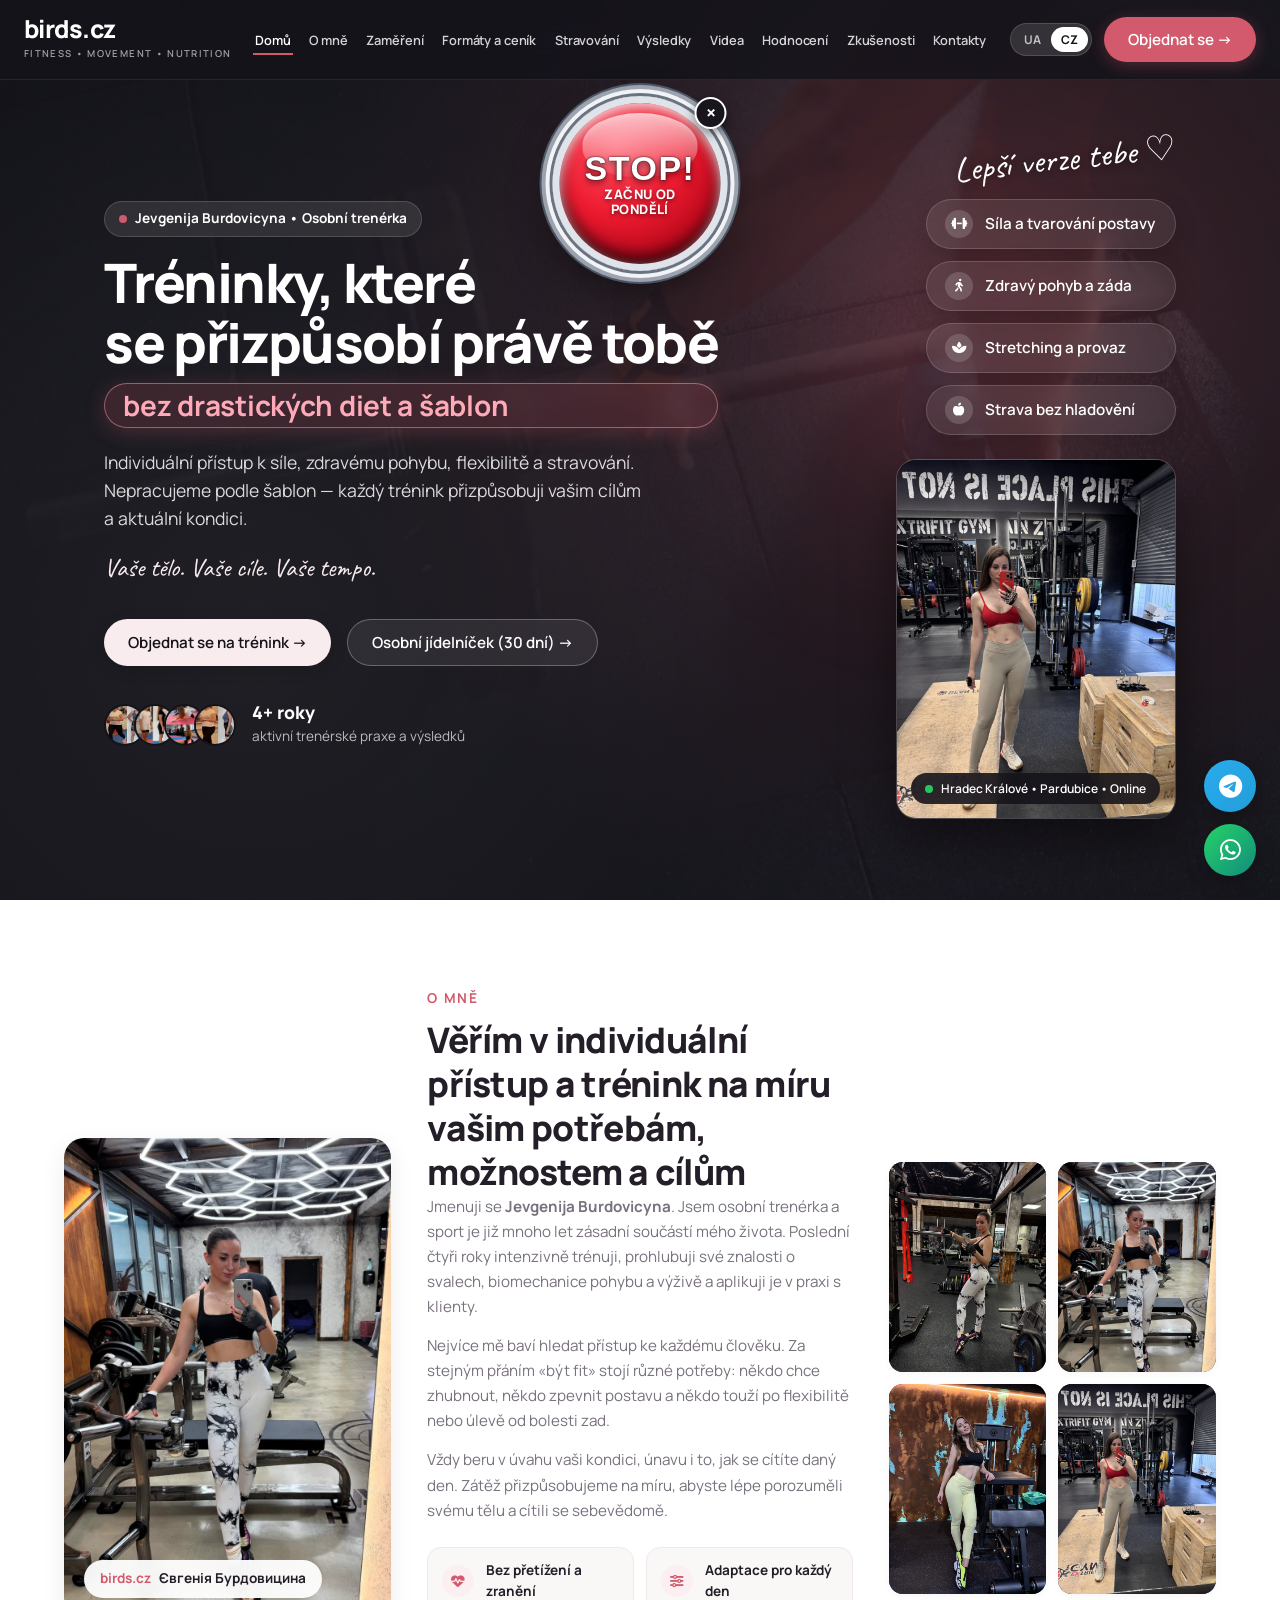
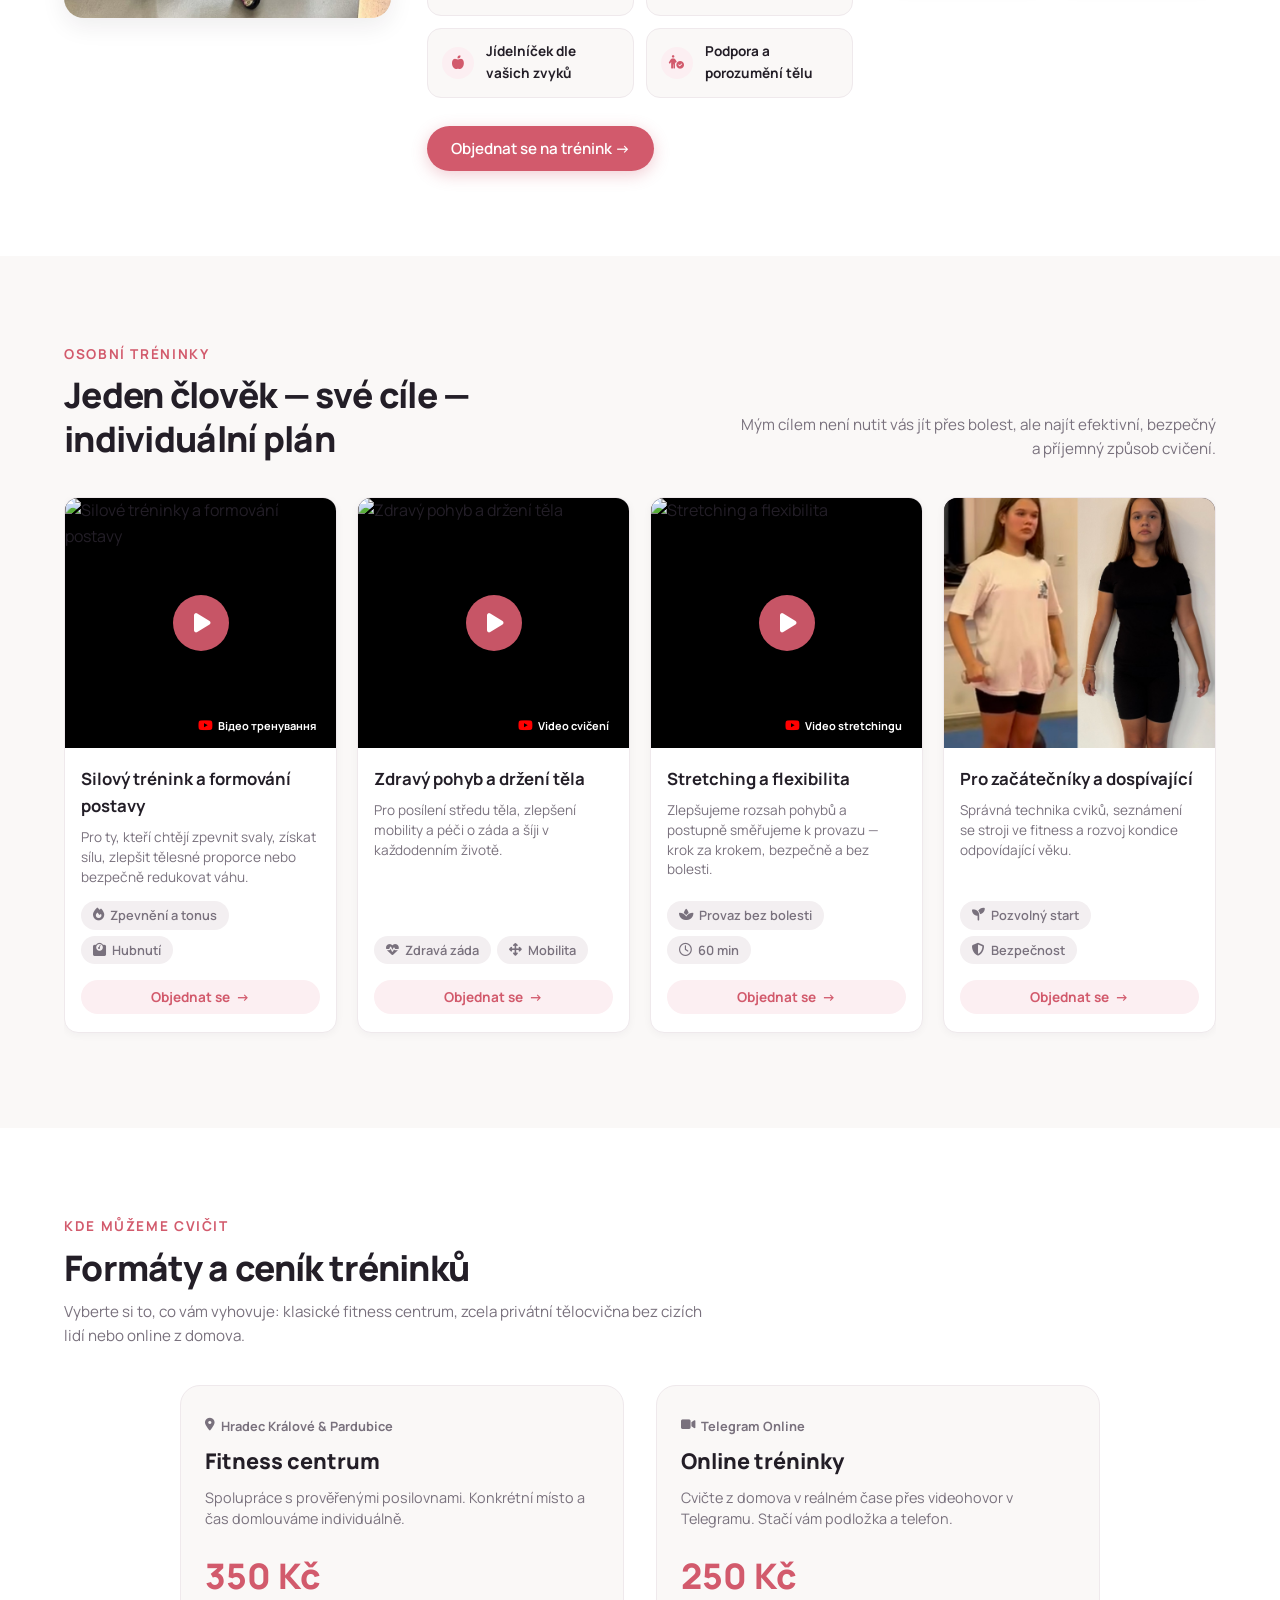
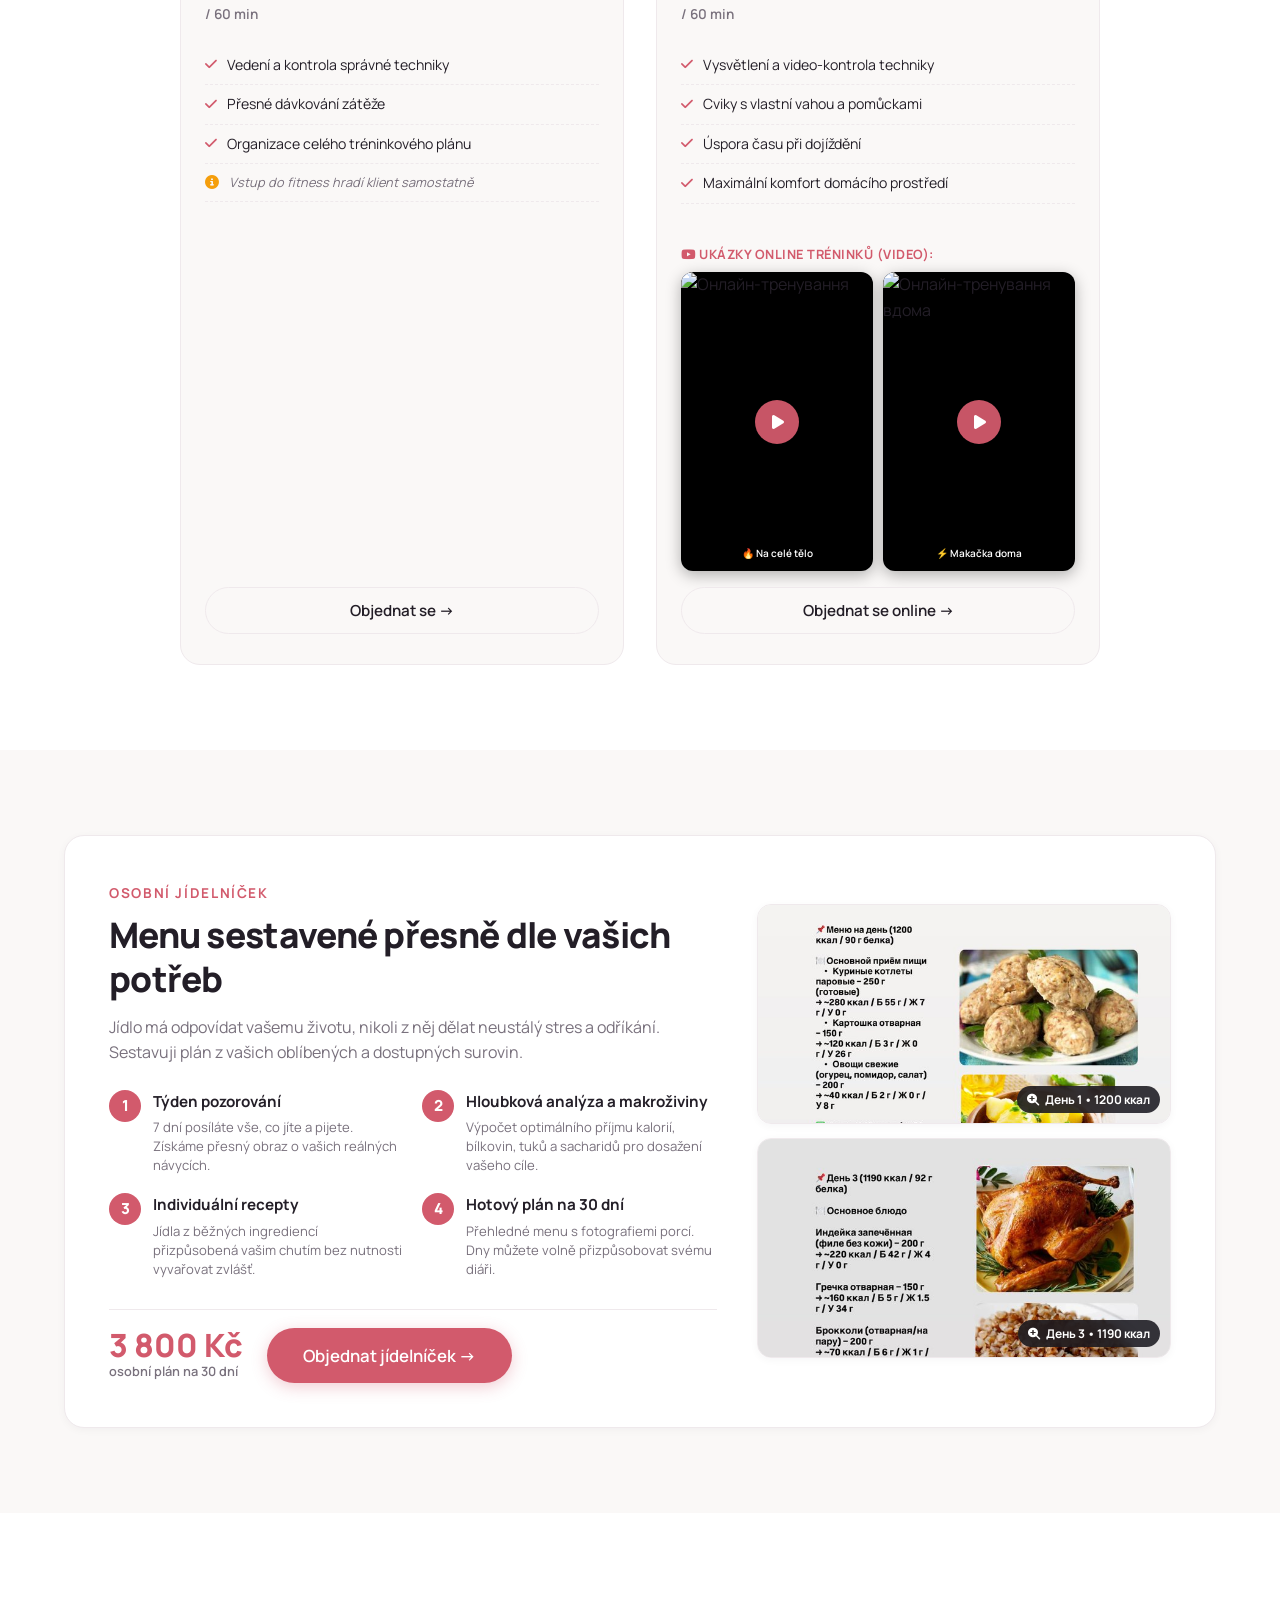
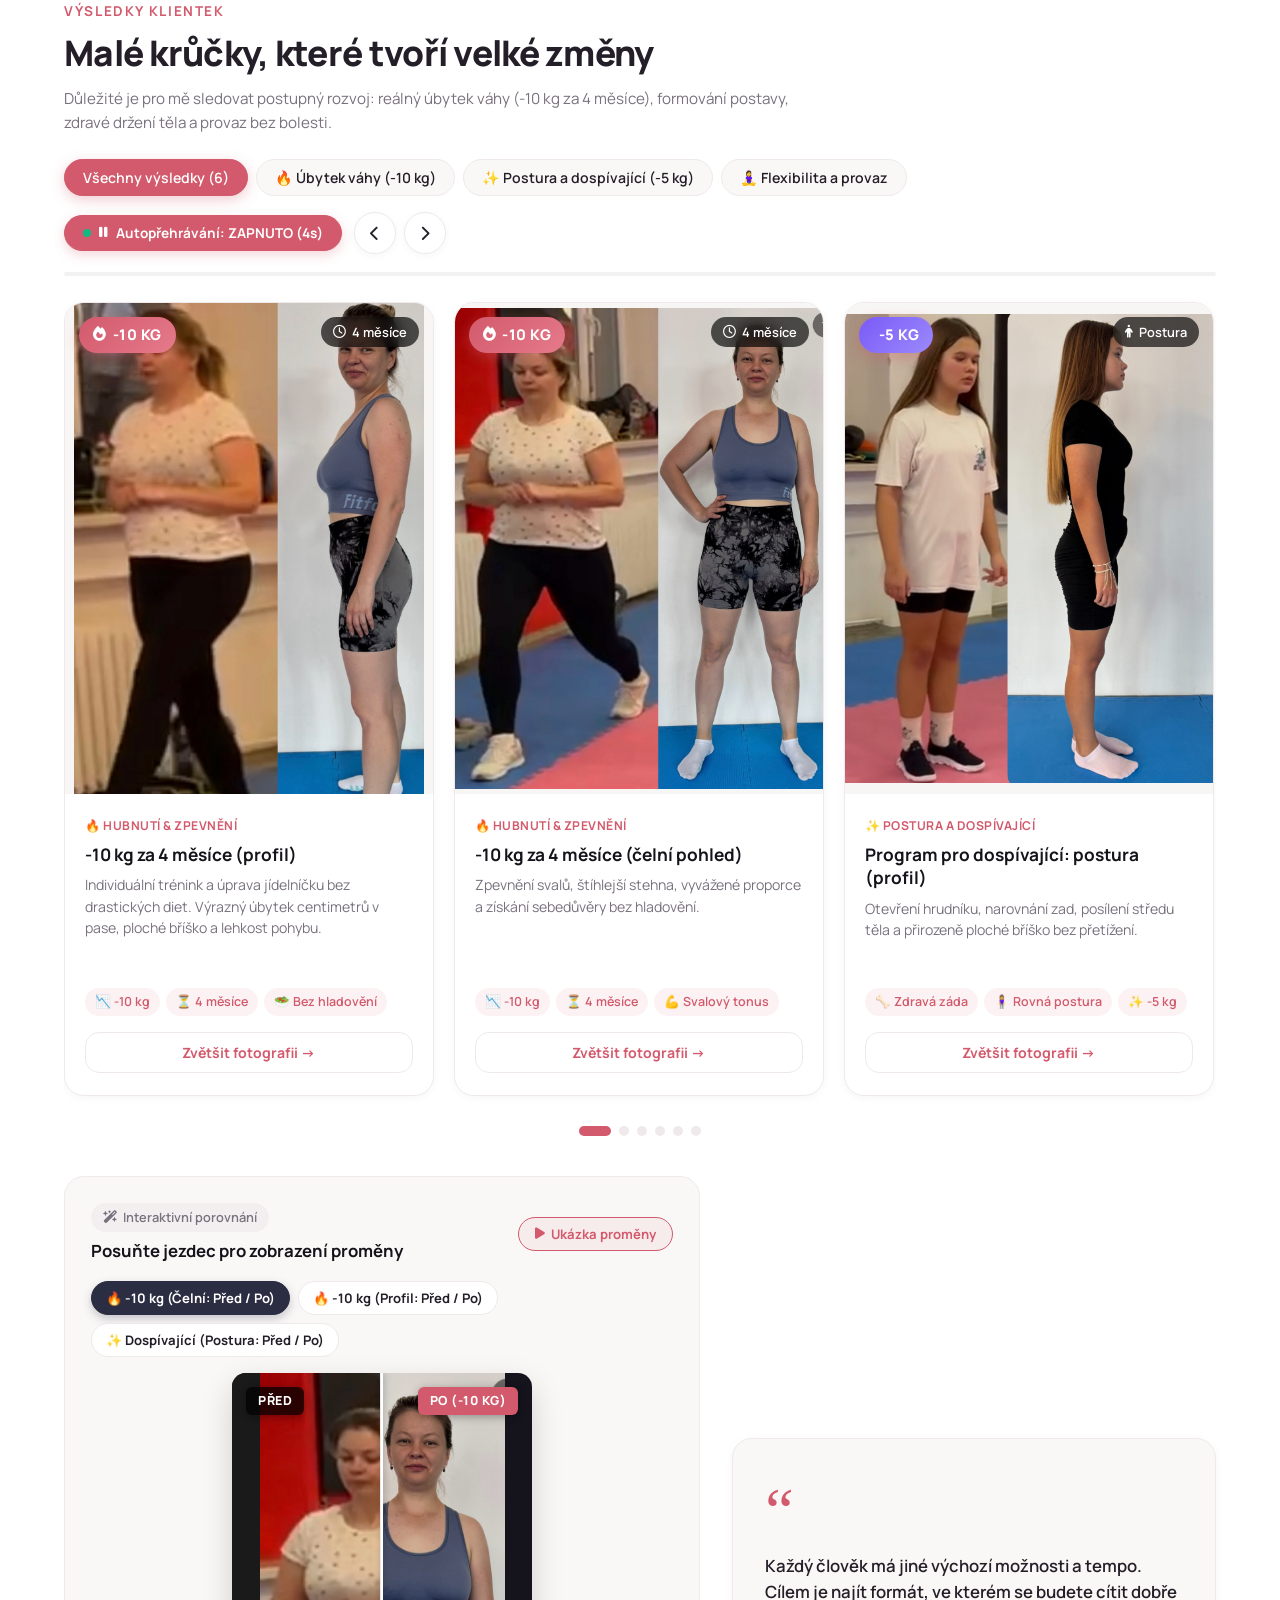
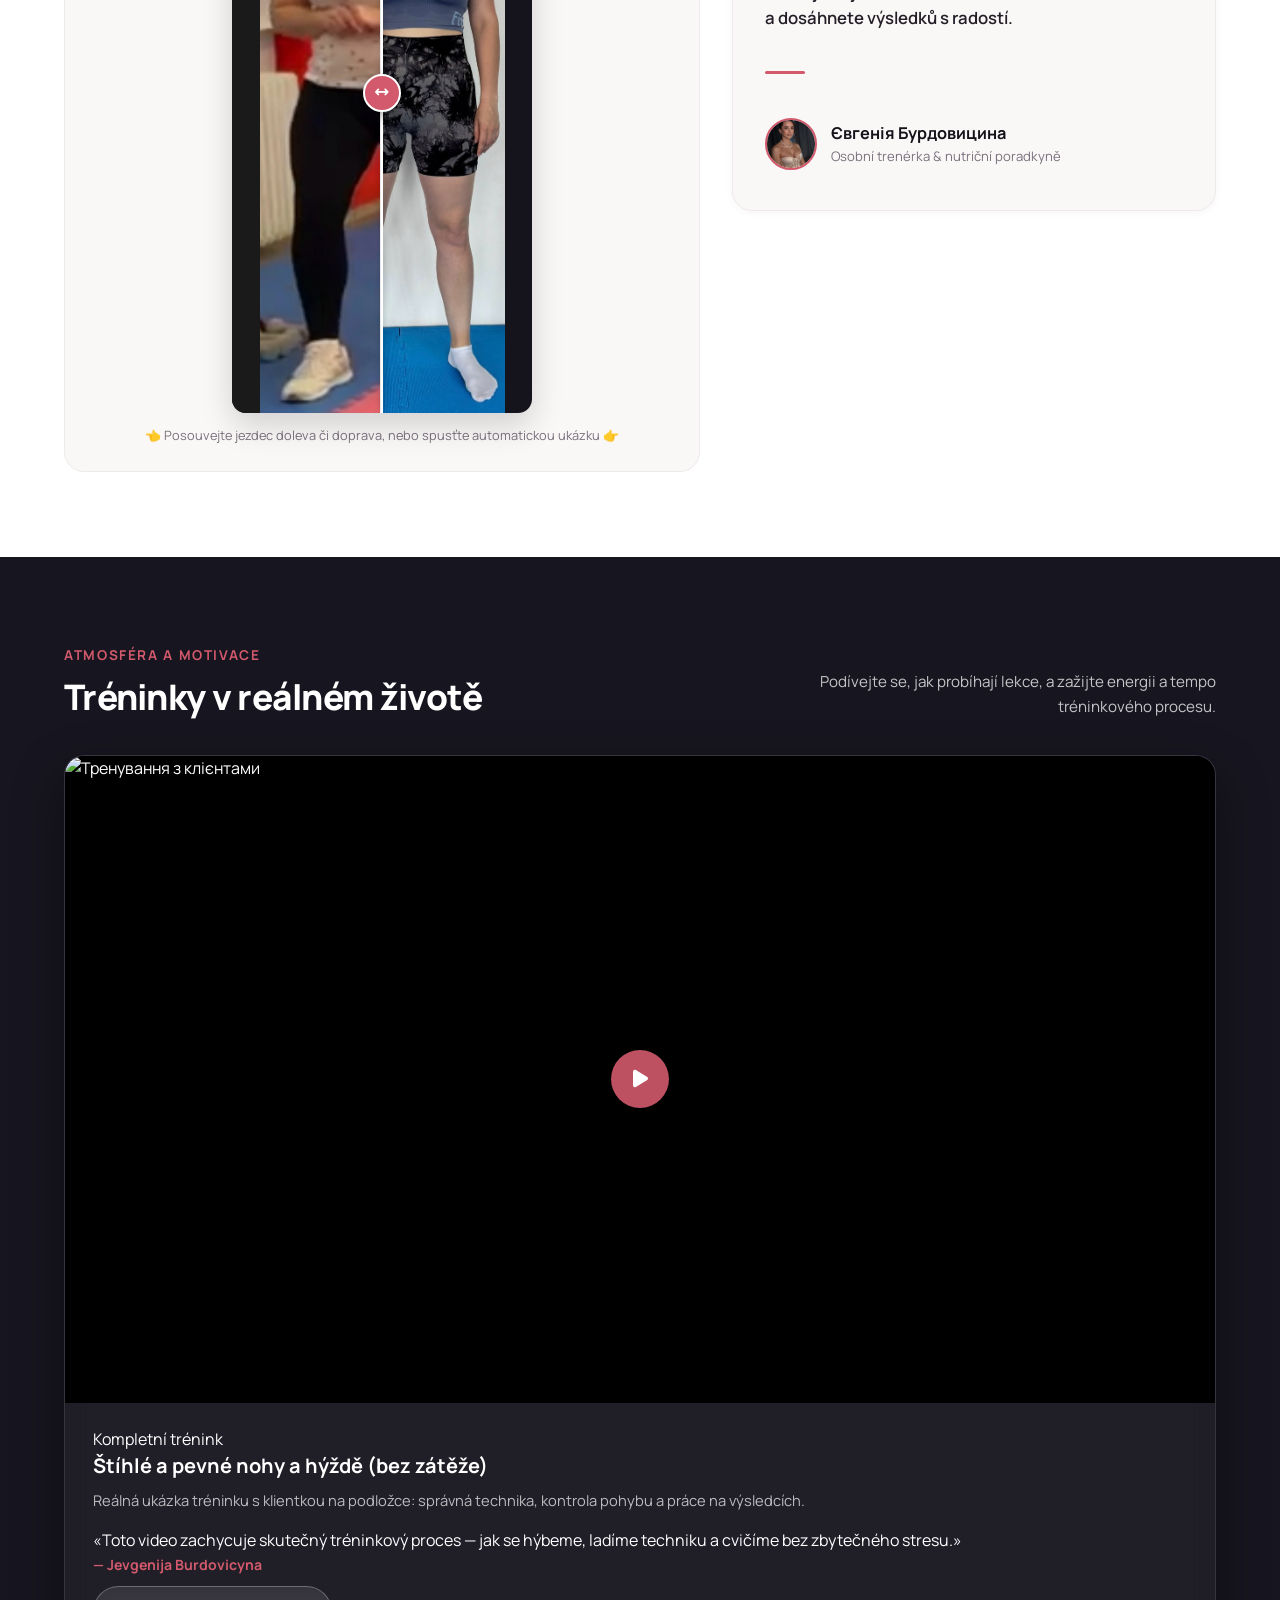
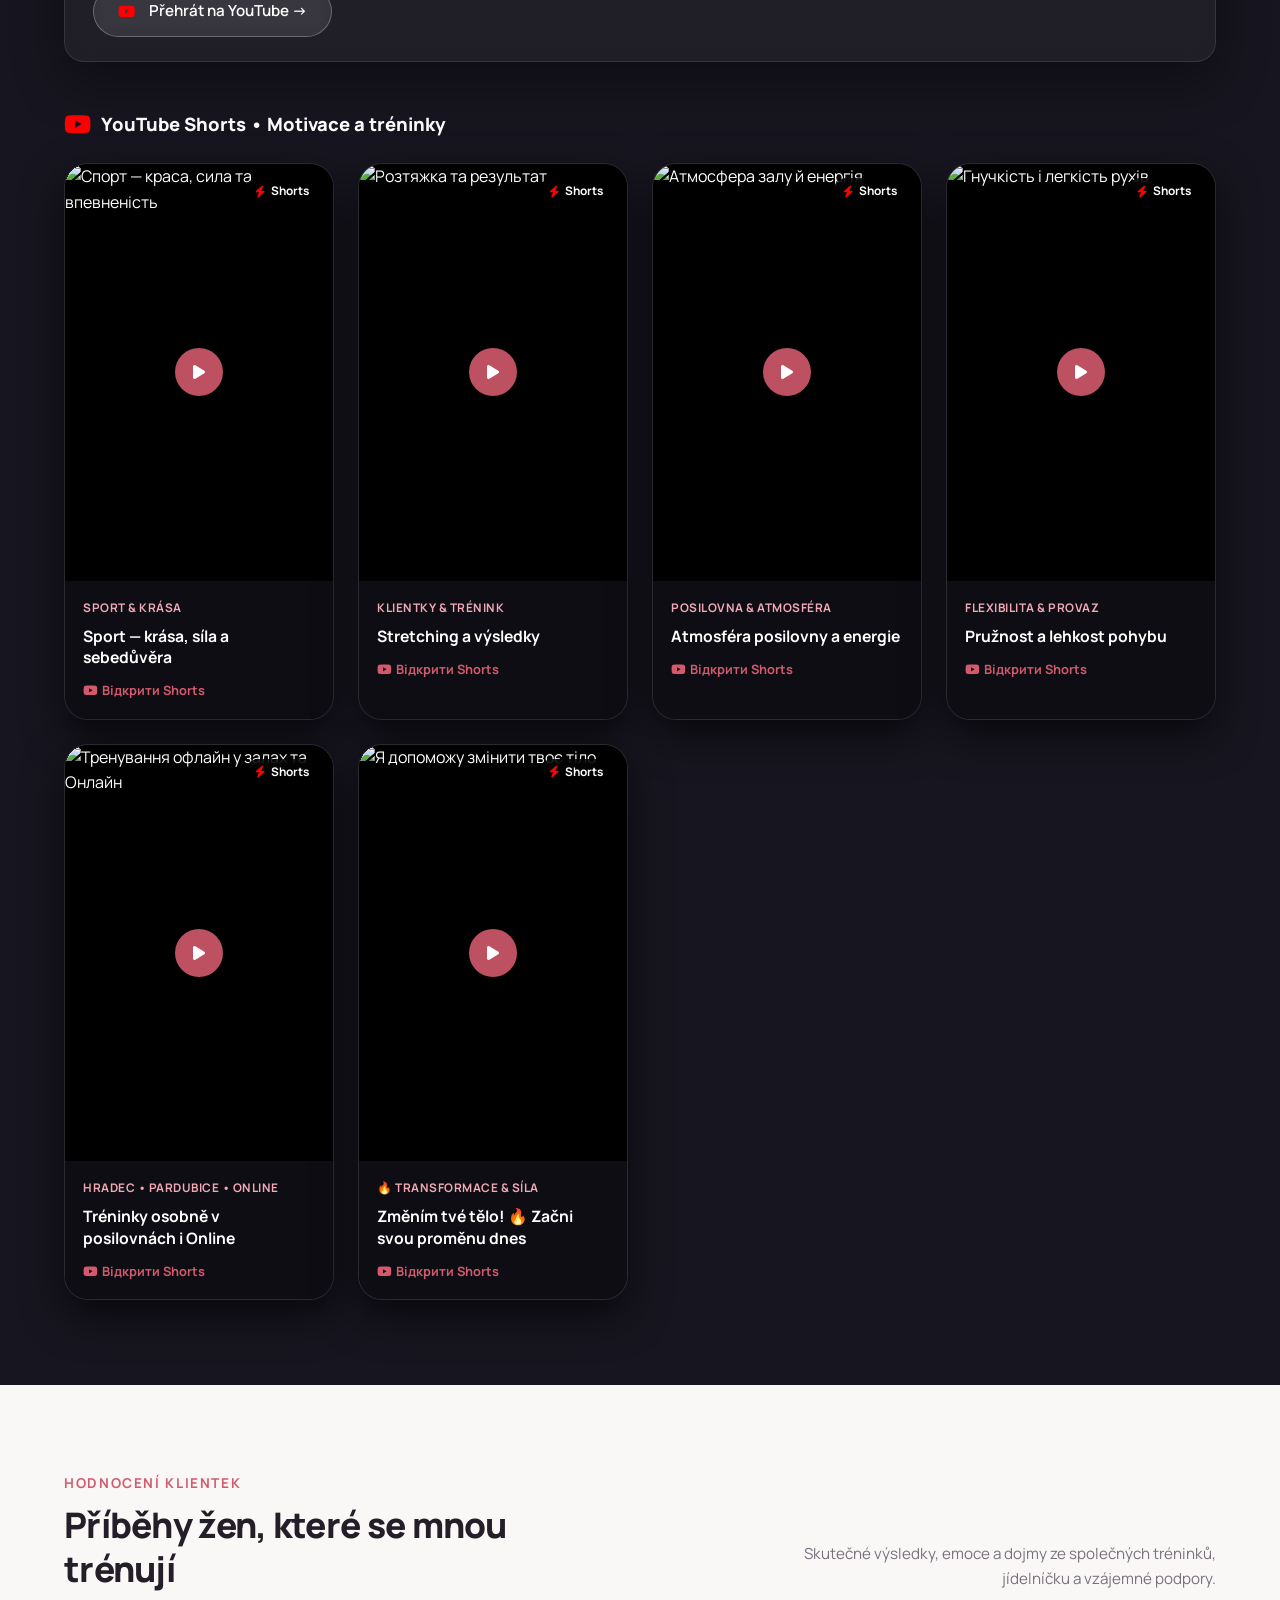
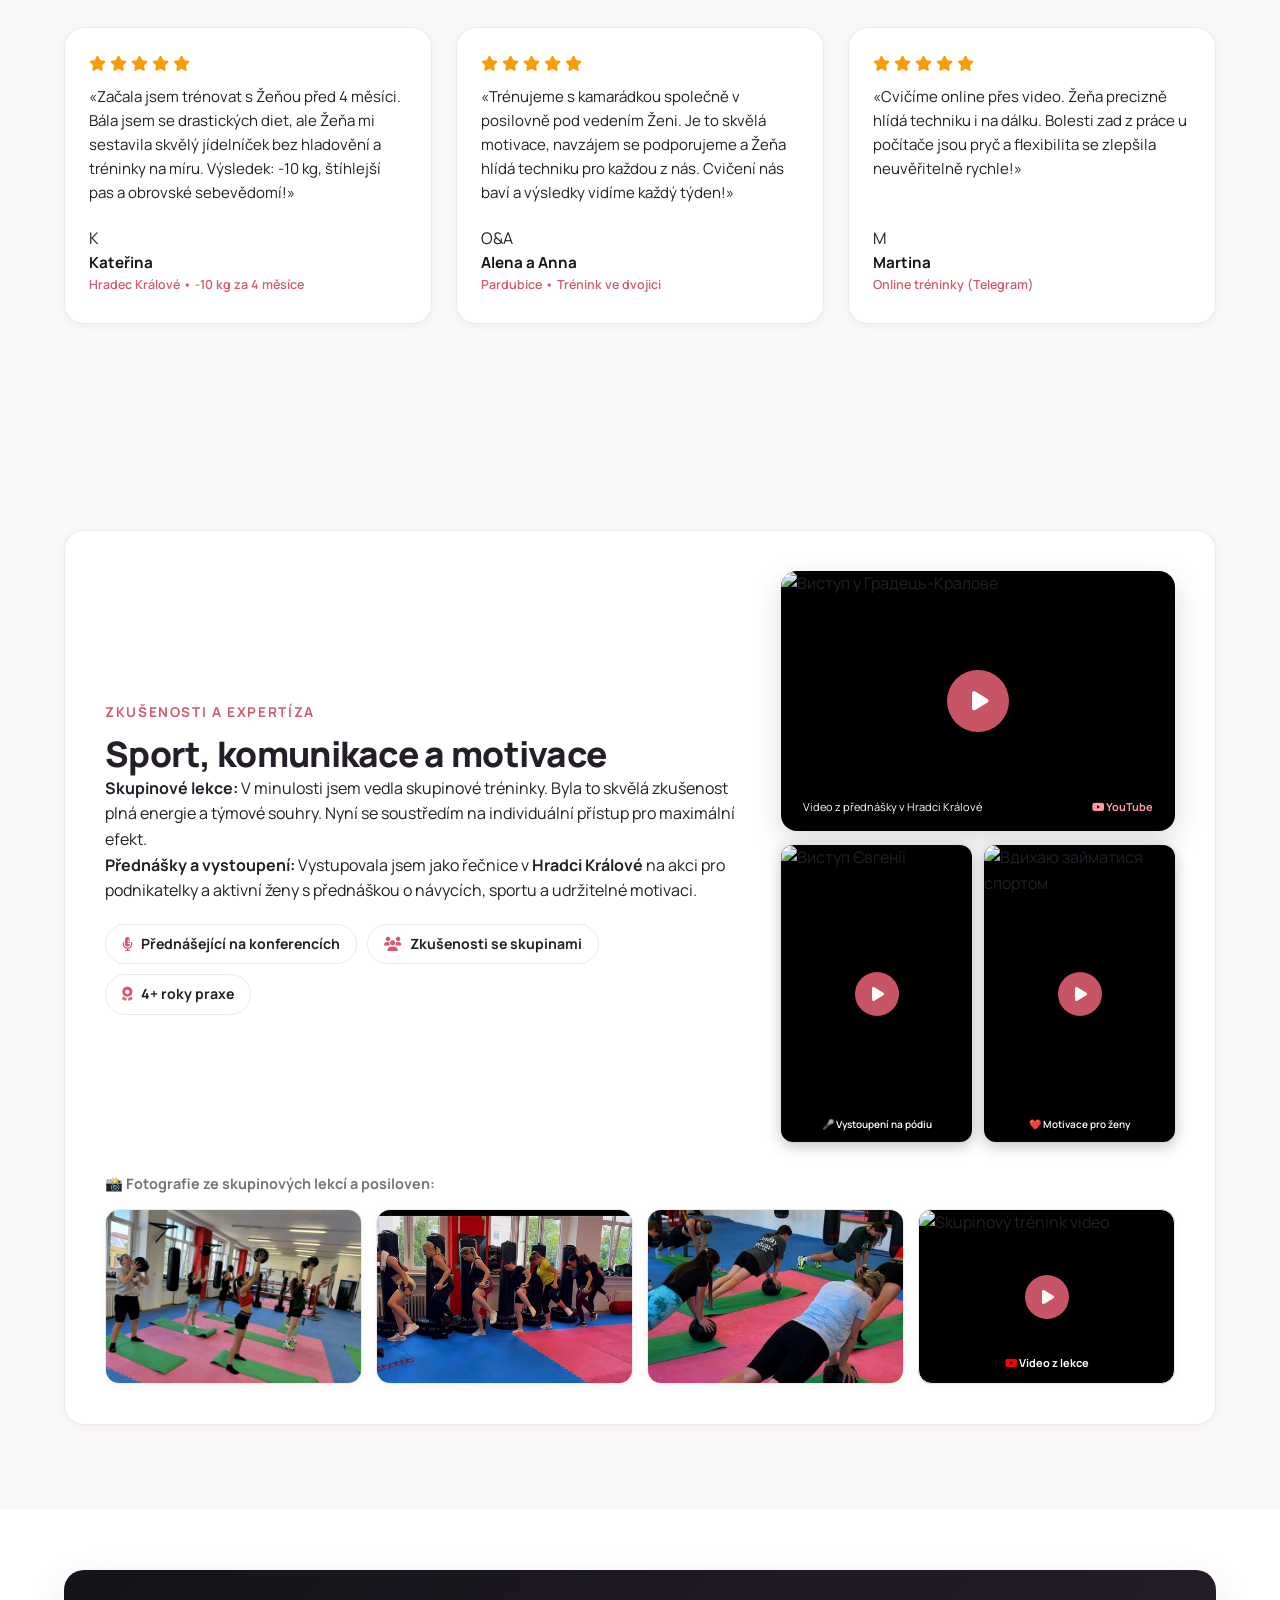
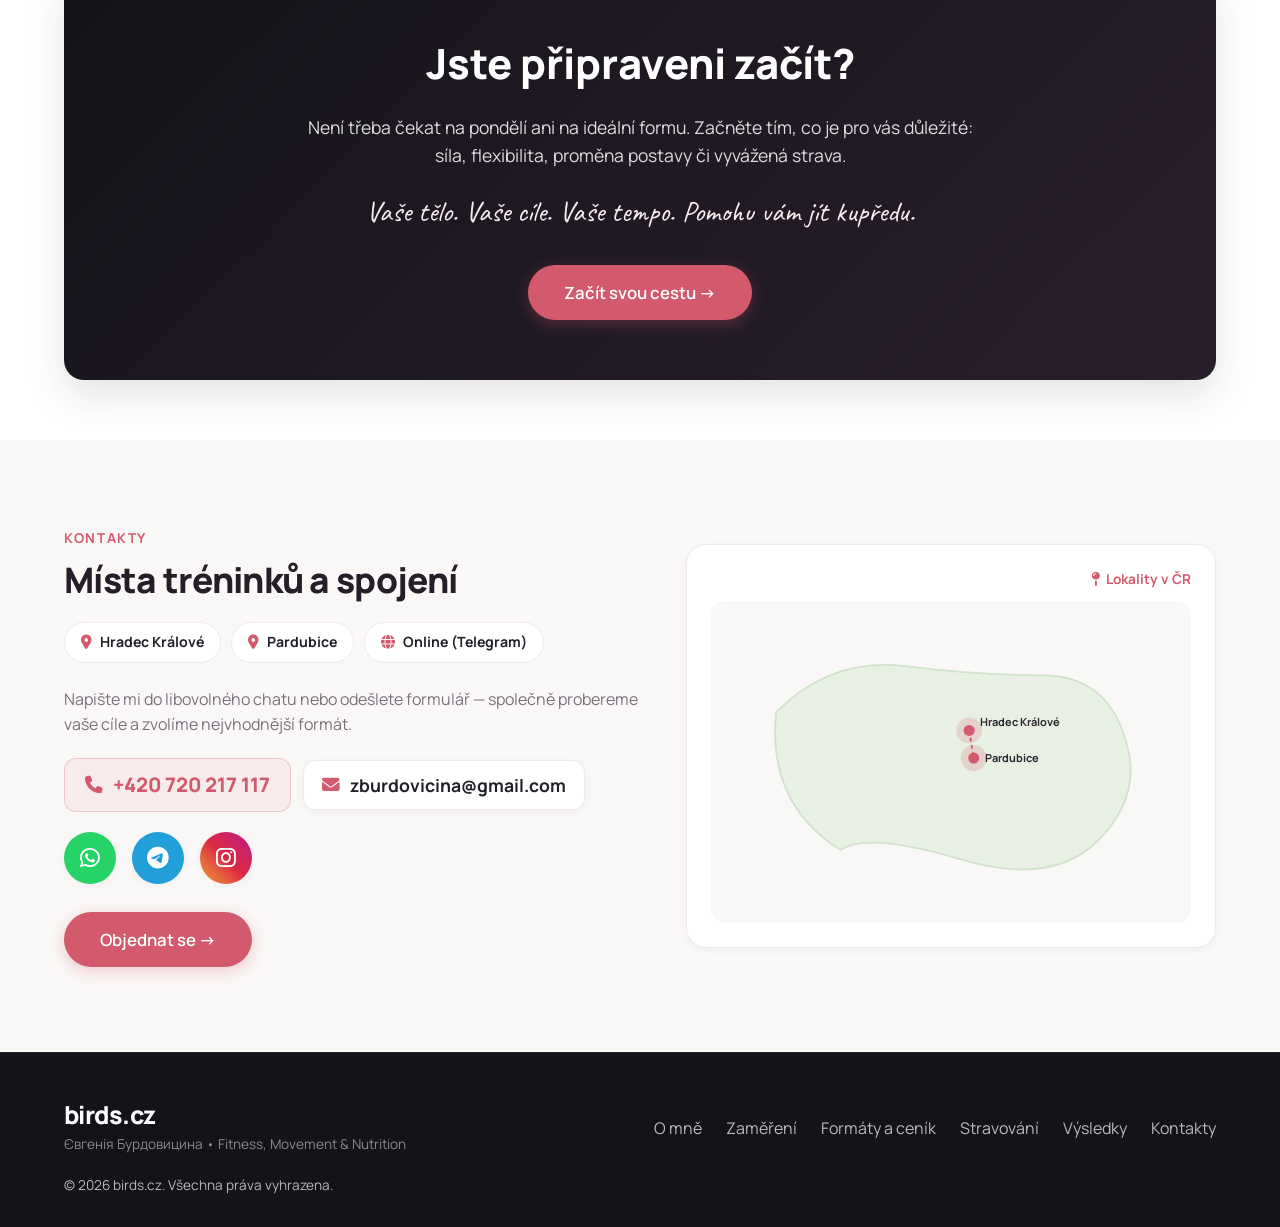
==== cz/index.html @ ea697c8a "Style runaway button as 3D STOP button, add dismiss close cross, and localize to Czech (Začnu od pon" ====
<!DOCTYPE html>
<html lang="cs">
<head>
  <meta charset="UTF-8">
  <meta name="viewport" content="width=device-width, initial-scale=1.0">
  <title>Jevgenija Burdovicyna — birds.cz | Osobní trenérka &amp; Nutriční poradkyně</title>
  <meta name="description" content="Osobní fitness tréninky, zdravý pohyb, flexibilita a vyvážený jídelníček na míru v Hradci Králové, Pardubicích, a online.">
  <link rel="icon" type="image/jpeg" href="../assets/images/coach_pilates_pink.jpg">
  
  <!-- SEO Canonical & Language Alternates -->
  <link rel="canonical" href="https://vargani4artem-boop.github.io/birds-fitness/cz/">
  <link rel="alternate" hreflang="uk" href="https://vargani4artem-boop.github.io/birds-fitness/?lang=ua">
  <link rel="alternate" hreflang="cs" href="https://vargani4artem-boop.github.io/birds-fitness/cz/">
  <link rel="alternate" hreflang="x-default" href="https://vargani4artem-boop.github.io/birds-fitness/">

  <!-- Open Graph / Facebook -->
  <meta property="og:type" content="website">
  <meta property="og:site_name" content="birds.cz">
  <meta property="og:title" content="Євгенія Бурдовицина — birds.cz | Фітнес, Рух &amp; Харчування">
  <meta property="og:description" content="Тренування, які адаптуються під вас: Градець-Кралове, Пардубіце, та онлайн.">
  <meta property="og:image" content="https://vargani4artem-boop.github.io/birds-fitness/assets/images/coach_speaker_stage.jpg">
  <meta property="og:url" content="https://vargani4artem-boop.github.io/birds-fitness/">

  <!-- Twitter Card -->
  <meta name="twitter:card" content="summary_large_image">
  <meta name="twitter:title" content="Євгенія Бурдовицина — birds.cz">
  <meta name="twitter:description" content="Персональні тренування, гнучкість, харчування. Градець-Кралове, Пардубіце та Онлайн.">
  <meta name="twitter:image" content="https://vargani4artem-boop.github.io/birds-fitness/assets/images/coach_speaker_stage.jpg">

  <!-- Schema.org JSON-LD Structured Data for Local Business / Coach -->
  <script type="application/ld+json">
  {
    "@context": "https://schema.org",
    "@type": "HealthAndBeautyBusiness",
    "name": "birds.cz — Jevgenija Burdovicyna",
    "alternateName": "Євгенія Бурдовицина Фітнес",
    "email": "zburdovicina@gmail.com",
    "description": "Персональні фітнес-тренування, здоровий рух, гнучкість та індивідуальне харчування в Градець-Кралове, Пардубіце та онлайн.",
    "image": "https://vargani4artem-boop.github.io/birds-fitness/assets/images/coach_speaker_stage.jpg",
    "url": "https://vargani4artem-boop.github.io/birds-fitness/",
    "address": {
      "@type": "PostalAddress",
      "addressLocality": "Hradec Králové, Pardubice",
      "addressCountry": "CZ"
    },
    "sameAs": [
      "https://www.instagram.com/birds.cz/"
    ]
  }
  </script>

  <!-- Google Fonts: Manrope, Cormorant Garamond, Caveat with display=swap -->
  <link rel="preconnect" href="https://fonts.googleapis.com">
  <link rel="preconnect" href="https://fonts.gstatic.com" crossorigin>
  <link href="https://fonts.googleapis.com/css2?family=Caveat:wght@600;700&family=Manrope:wght@400;500;600;700;800&display=swap" rel="stylesheet">

  <!-- Font Awesome Icons -->
    <!-- Preload Critical LCP Hero Image -->
  <link rel="preload" as="image" href="../assets/images/coach_hero_extrifit.jpg" fetchpriority="high">
  
  <!-- Non-render-blocking Font Awesome Icons -->
  <link rel="preconnect" href="https://cdnjs.cloudflare.com" crossorigin>
  <link rel="stylesheet" href="https://cdnjs.cloudflare.com/ajax/libs/font-awesome/6.5.1/css/all.min.css" media="print" onload="this.media='all'">
  <noscript><link rel="stylesheet" href="https://cdnjs.cloudflare.com/ajax/libs/font-awesome/6.5.1/css/all.min.css"></noscript>

  <link rel="stylesheet" href="../styles.css">
</head>
<body>

  <!-- ==================== RUNAWAY "START ON MONDAY" 3D STOP BUTTON ==================== -->
  <div id="runaway-wrapper">
    <div id="runaway-btn" role="button" tabindex="0" aria-label="STOP! Začnu od pondělí">
      <button id="runaway-close-btn" type="button" aria-label="Zavřít" title="Zavřít">&times;</button>
      <div class="runaway-btn-content">
        <span class="runaway-stop-title">STOP!</span>
        <span class="runaway-stop-sub" data-i18n="runaway_btn">Začnu od<br>pondělí</span>
      </div>
    </div>
  </div>

  <!-- ==================== HEADER ==================== -->
  <header class="site-header" id="header">
    <div class="header-container">
      <a href="#hero" class="brand-logo">
        <div class="logo-title">birds.cz</div>
        <div class="logo-sub">FITNESS • MOVEMENT • NUTRITION</div>
      </a>

      <!-- Desktop Navigation -->
      <nav class="desktop-nav">
        <ul class="nav-links">
          <li><a href="#hero" class="nav-link active" data-i18n="nav_home">Domů</a></li>
          <li><a href="#about" class="nav-link" data-i18n="nav_about">O mně</a></li>
          <li><a href="#services" class="nav-link" data-i18n="nav_services">Zaměření</a></li>
          <li><a href="#locations" class="nav-link" data-i18n="nav_locations">Formáty a ceník</a></li>
          <li><a href="#nutrition" class="nav-link" data-i18n="nav_nutrition">Stravování</a></li>
          <li><a href="#results" class="nav-link" data-i18n="nav_results">Výsledky</a></li>
          <li><a href="#videos" class="nav-link" data-i18n="nav_videos">Videa</a></li>
          <li><a href="#reviews" class="nav-link" data-i18n="nav_reviews">Hodnocení</a></li>
          <li><a href="#experience" class="nav-link" data-i18n="nav_experience">Zkušenosti</a></li>
          <li><a href="#contacts" class="nav-link" data-i18n="nav_contacts">Kontakty</a></li>
        </ul>
      </nav>

      <!-- Language Switcher & CTA -->
      <div class="header-actions">
        <div class="lang-switch" id="langSwitch">
          <button type="button" class="lang-btn" data-lang="ua">UA</button>
          <button type="button" class="lang-btn active" data-lang="cz">CZ</button>
        </div>
        <button class="btn btn-primary open-modal-btn header-cta-desktop" data-target="bookingModal" data-i18n="btn_book">Objednat se &rarr;</button>
        
        <!-- Mobile Menu Toggle Button -->
        <button class="mobile-menu-btn" id="mobileMenuBtn" aria-label="Меню">
          <span></span>
          <span></span>
          <span></span>
        </button>
      </div>
    </div>

  </header>

  <!-- Mobile Drawer Navigation (Top-Level Fixed) -->
  <div class="mobile-drawer" id="mobileDrawer">
    <ul class="mobile-nav-links">
      <li><a href="#hero" class="mobile-nav-link" data-i18n="nav_home">Domů</a></li>
      <li><a href="#about" class="mobile-nav-link" data-i18n="nav_about">O mně</a></li>
      <li><a href="#services" class="mobile-nav-link" data-i18n="nav_services">Zaměření</a></li>
      <li><a href="#locations" class="mobile-nav-link" data-i18n="nav_locations">Formáty a ceník</a></li>
      <li><a href="#nutrition" class="mobile-nav-link" data-i18n="nav_nutrition">Stravování</a></li>
      <li><a href="#results" class="mobile-nav-link" data-i18n="nav_results">Výsledky</a></li>
      <li><a href="#videos" class="mobile-nav-link" data-i18n="nav_videos">Videa</a></li>
      <li><a href="#reviews" class="mobile-nav-link" data-i18n="nav_reviews">Hodnocení</a></li>
      <li><a href="#experience" class="mobile-nav-link" data-i18n="nav_experience">Zkušenosti</a></li>
      <li><a href="#contacts" class="mobile-nav-link" data-i18n="nav_contacts">Kontakty</a></li>
    </ul>
    <div class="mobile-drawer-bottom">
      <button class="btn btn-primary btn-block open-modal-btn" data-target="bookingModal" data-i18n="btn_book">Objednat se &rarr;</button>
    </div>
  </div>

  <main>
    <!-- ==================== HERO SECTION ==================== -->
    <section class="hero-section" id="hero">
      <div class="hero-backdrop"></div>
      <div class="hero-glow"></div>
      <div class="container hero-container">
        
        <!-- Hero Content (Left) -->
        <div class="hero-content">
          <div class="hero-badge-coach">
            <span class="coach-dot"></span>
            <span data-i18n="hero_coach_name">Jevgenija Burdovicyna • Osobní trenérka</span>
          </div>

          <h1 class="hero-title">
            <span class="hero-line1" data-i18n="hero_title_1">Tréninky, které</span>
            <span class="hero-line2" data-i18n="hero_title_2">se přizpůsobí právě tobě</span>
            <span class="hero-line3-script" data-i18n="hero_title_3">bez drastických diet a šablon</span>
          </h1>

          <p class="hero-subtitle" data-i18n="hero_desc">Individuální přístup k síle, zdravému pohybu, flexibilitě a stravování. Nepracujeme podle šablon — každý trénink přizpůsobuji vašim cílům a aktuální kondici.</p>

          <div class="hero-tagline-quote">
            <span data-i18n="hero_tagline">Vaše tělo. Vaše cíle. Vaše tempo.</span>
          </div>

          <div class="hero-buttons">
            <button class="btn btn-light-pink open-modal-btn" data-target="bookingModal" data-service="Персональне тренування" data-i18n="hero_btn_book">Objednat se na trénink &rarr;</button>
            <button class="btn btn-outline-rose open-modal-btn" data-target="nutritionModal" data-i18n="hero_btn_nutrition">Osobní jídelníček (30 dní) &rarr;</button>
          </div>

          <!-- Trust Social Proof -->
          <div class="hero-trust">
            <div class="avatar-group">
              <img src="../assets/images/result_10kg_front.jpg" alt="Клієнтка" class="trust-avatar">
              <img src="../assets/images/result_teen_transform.jpg" alt="Клієнтка" class="trust-avatar">
              <img src="../assets/images/result_split_blocks.jpg" alt="Клієнтка" class="trust-avatar">
              <img src="../assets/images/result_10kg_side.jpg" alt="Клієнтка" class="trust-avatar">
            </div>
            <div class="trust-text">
              <span class="trust-number" data-i18n="hero_trust_num">4+ roky</span>
              <span class="trust-label" data-i18n="hero_trust_label">aktivní trenérské praxe a výsledků</span>
            </div>
          </div>
        </div>

        <!-- Hero Graphic (Right) -->
        <div class="hero-showcase">
          <!-- Handwritten Note -->
          <div class="hero-handwritten" data-i18n="hero_handwritten">Lepší verze tebe ♡</div>

          <!-- Vertical Feature Badges -->
          <div class="hero-features-list">
            <div class="feature-glass-badge">
              <div class="badge-icon"><i class="fa-solid fa-dumbbell"></i></div>
              <span data-i18n="hero_feat_power">Síla a tvarování postavy</span>
            </div>
            <div class="feature-glass-badge">
              <div class="badge-icon"><i class="fa-solid fa-person-walking"></i></div>
              <span data-i18n="hero_feat_health">Zdravý pohyb a záda</span>
            </div>
            <div class="feature-glass-badge">
              <div class="badge-icon"><i class="fa-solid fa-spa"></i></div>
              <span data-i18n="hero_feat_stretch">Stretching a provaz</span>
            </div>
            <div class="feature-glass-badge">
              <div class="badge-icon"><i class="fa-solid fa-apple-whole"></i></div>
              <span data-i18n="hero_feat_nutr">Strava bez hladovění</span>
            </div>
          </div>

          <!-- Photo Card in Hero -->
          <div class="hero-photo-card">
            <img src="../assets/images/coach_hero_extrifit.jpg" alt="Євгенія Бурдовицина тренер" class="hero-photo-img">
            <div class="hero-photo-glow"></div>
            <div class="hero-tag-badge">
              <span class="status-dot"></span>
              <span>Hradec Králové • Pardubice • Online</span>
            </div>
          </div>
        </div>

      </div>
    </section>

    <!-- ==================== ABOUT TRAINER SECTION ==================== -->
    <section class="section about-section" id="about">
      <div class="container">
        <div class="about-grid">
          
          <!-- Left: Big Portrait -->
          <div class="about-main-photo-col">
            <div class="about-photo-wrapper">
              <img src="../assets/images/coach_gym_gloves.jpg" alt="Євгенія Бурдовицина" class="about-main-img" loading='lazy' decoding='async'>
              <div class="about-badge-floating">
                <span class="badge-accent">birds.cz</span>
                <span>Євгенія Бурдовицина</span>
              </div>
            </div>
          </div>

          <!-- Center: Biography & Features -->
          <div class="about-info-col">
            <div class="section-eyebrow" data-i18n="about_eyebrow">O MNĚ</div>
            <h2 class="section-title" data-i18n="about_title">Věřím v individuální přístup a trénink na míru vašim potřebám, možnostem a cílům</h2>
            
            <p class="about-text" data-i18n="about_bio_1">Jmenuji se <strong>Jevgenija Burdovicyna</strong>. Jsem osobní trenérka a sport je již mnoho let zásadní součástí mého života. Poslední čtyři roky intenzivně trénuji, prohlubuji své znalosti o svalech, biomechanice pohybu a výživě a aplikuji je v praxi s klienty.</p>
            <p class="about-text" data-i18n="about_bio_2">Nejvíce mě baví hledat přístup ke každému člověku. Za stejným přáním «být fit» stojí různé potřeby: někdo chce zhubnout, někdo zpevnit postavu a někdo touží po flexibilitě nebo úlevě od bolesti zad.</p>
            <p class="about-text" data-i18n="about_bio_3">Vždy beru v úvahu vaši kondici, únavu i to, jak se cítíte daný den. Zátěž přizpůsobujeme na míru, abyste lépe porozuměli svému tělu a cítili se sebevědomě.</p>

            <div class="about-pillars-grid">
              <div class="pillar-item">
                <div class="pillar-icon"><i class="fa-solid fa-heart-pulse"></i></div>
                <span class="pillar-text" data-i18n="about_pil_1">Bez přetížení a zranění</span>
              </div>
              <div class="pillar-item">
                <div class="pillar-icon"><i class="fa-solid fa-sliders"></i></div>
                <span class="pillar-text" data-i18n="about_pil_2">Adaptace pro každý den</span>
              </div>
              <div class="pillar-item">
                <div class="pillar-icon"><i class="fa-solid fa-apple-whole"></i></div>
                <span class="pillar-text" data-i18n="about_pil_3">Jídelníček dle vašich zvyků</span>
              </div>
              <div class="pillar-item">
                <div class="pillar-icon"><i class="fa-solid fa-person-circle-check"></i></div>
                <span class="pillar-text" data-i18n="about_pil_4">Podpora a porozumění tělu</span>
              </div>
            </div>

            <div class="about-action">
              <button class="btn btn-primary open-modal-btn" data-target="bookingModal" data-i18n="hero_btn_book">Objednat se na trénink &rarr;</button>
            </div>
          </div>

          <!-- Right: 2x2 Collage with 4 Harmonized Real Gym Photos (Full Body, No Legs/Head Cut) -->
          <div class="about-collage-col">
            <div class="about-collage-grid">
              <div class="collage-item zoomable" data-img="../assets/images/coach_gym_look_1.jpg" data-caption="Євгенія Бурдовицина — Силові тренування у залі">
                <img src="../assets/images/coach_gym_look_1.jpg" alt="Євгенія Бурдовицина у залі" class="collage-img" loading='lazy' decoding='async'>
              </div>
              <div class="collage-item zoomable" data-img="../assets/images/coach_gym_look_2.jpg" data-caption="Євгенія Бурдовицина — Форма та баланс">
                <img src="../assets/images/coach_gym_look_2.jpg" alt="Форма та баланс" class="collage-img" loading='lazy' decoding='async'>
              </div>
              <div class="collage-item zoomable" data-img="../assets/images/coach_gym_look_3.jpg" data-caption="Євгенія Бурдовицина — Енергія та тонус">
                <img src="../assets/images/coach_gym_look_3.jpg" alt="Енергія та тонус" class="collage-img" loading='lazy' decoding='async'>
              </div>
              <div class="collage-item zoomable" data-img="../assets/images/coach_gym_look_4.jpg" data-caption="Євгенія Бурдовицина — Мотивація та результат">
                <img src="../assets/images/coach_gym_look_4.jpg" alt="Мотивація та результат" class="collage-img" loading='lazy' decoding='async'>
              </div>
            </div>
          </div>

        </div>
      </div>
    </section>

    <!-- ==================== DIRECTIONS / SERVICES SECTION ==================== -->
    <section class="section services-section" id="services">
      <div class="container">
        
        <div class="section-header-row">
          <div class="section-title-col">
            <div class="section-eyebrow" data-i18n="dir_eyebrow">OSOBNÍ TRÉNINKY</div>
            <h2 class="section-title" data-i18n="dir_title">Jeden člověk — své cíle — individuální plán</h2>
          </div>
          <div class="section-desc-col">
            <p class="section-subtitle" data-i18n="dir_desc">Mým cílem není nutit vás jít přes bolest, ale najít efektivní, bezpečný a příjemný způsob cvičení.</p>
          </div>
        </div>

        <!-- Directions Cards Grid -->
        <div class="services-track-container">
          <div class="services-grid">
            
            <!-- Direction 1 -->
            <div class="service-card">
              <div class="service-card-media video-player-facade" data-youtube-id="UxmEhd5iXyw" title="Натисніть для перегляду відео тренування" style="position: relative; cursor: pointer; background: #000;">
                <img src="https://img.youtube.com/vi/UxmEhd5iXyw/hqdefault.jpg" alt="Silové tréninky a formování postavy" class="service-img" width="480" height="360" style="object-position: center;" loading="lazy" decoding="async">
                <div class="video-play-btn mini" style="position: absolute; top: 50%; left: 50%; transform: translate(-50%, -50%); width: 56px; height: 56px; background: rgba(210, 90, 108, 0.95); border-radius: 50%; display: flex; align-items: center; justify-content: center; color: #fff; font-size: 22px; box-shadow: 0 4px 18px rgba(0,0,0,0.5); pointer-events: none;">
                  <i class="fa-solid fa-play" style="margin-left: 3px;"></i>
                </div>
                <div style="position: absolute; bottom: 10px; right: 10px; background: rgba(0,0,0,0.75); backdrop-filter: blur(4px); color: #fff; font-size: 11px; font-weight: 700; padding: 4px 10px; border-radius: 6px; display: flex; align-items: center; gap: 5px; pointer-events: none;">
                  <i class="fa-brands fa-youtube" style="color: #ff0000; font-size: 13px;"></i> Відео тренування
                </div>
              </div>
              <div class="service-card-body">
                <h3 class="service-name" data-i18n="dir_1_name">Silový trénink a formování postavy</h3>
                <p class="service-text" data-i18n="dir_1_desc">Pro ty, kteří chtějí zpevnit svaly, získat sílu, zlepšit tělesné proporce nebo bezpečně redukovat váhu.</p>
                <div class="service-tags">
                  <span class="tag-pill"><i class="fa-solid fa-fire"></i> <span data-i18n="tag_relief">Zpevnění a tonus</span></span>
                  <span class="tag-pill"><i class="fa-solid fa-weight-scale"></i> <span data-i18n="tag_slimming">Hubnutí</span></span>
                </div>
                <button class="btn-card-link open-modal-btn" data-target="bookingModal" data-service="Силові тренування та фігура">
                  <span data-i18n="btn_details">Objednat se</span> &rarr;
                </button>
              </div>
            </div>

            <!-- Direction 2: Video in pink clothes (cZpfZXoD7u4) -->
            <div class="service-card">
              <div class="service-card-media video-player-facade" data-youtube-id="cZpfZXoD7u4" title="Přehrát video tréninku" style="position: relative; cursor: pointer; background: #000;">
                <img src="https://img.youtube.com/vi/cZpfZXoD7u4/hqdefault.jpg" alt="Zdravý pohyb a držení těla" class="service-img" width="480" height="360" style="object-position: center;" loading="lazy" decoding="async">
                <div class="video-play-btn mini" style="position: absolute; top: 50%; left: 50%; transform: translate(-50%, -50%); width: 56px; height: 56px; background: rgba(210, 90, 108, 0.95); border-radius: 50%; display: flex; align-items: center; justify-content: center; color: #fff; font-size: 22px; box-shadow: 0 4px 18px rgba(0,0,0,0.5); pointer-events: none;">
                  <i class="fa-solid fa-play" style="margin-left: 3px;"></i>
                </div>
                <div style="position: absolute; bottom: 10px; right: 10px; background: rgba(0,0,0,0.75); backdrop-filter: blur(4px); color: #fff; font-size: 11px; font-weight: 700; padding: 4px 10px; border-radius: 6px; display: flex; align-items: center; gap: 5px; pointer-events: none;">
                  <i class="fa-brands fa-youtube" style="color: #ff0000; font-size: 13px;"></i> Video cvičení
                </div>
              </div>
              <div class="service-card-body">
                <h3 class="service-name" data-i18n="dir_2_name">Zdravý pohyb a držení těla</h3>
                <p class="service-text" data-i18n="dir_2_desc">Pro posílení středu těla, zlepšení mobility a péči o záda a šíji v každodenním životě.</p>
                <div class="service-tags">
                  <span class="tag-pill"><i class="fa-solid fa-heart-pulse"></i> <span data-i18n="tag_back">Zdravá záda</span></span>
                  <span class="tag-pill"><i class="fa-solid fa-arrows-up-down-left-right"></i> <span data-i18n="tag_mobility">Mobilita</span></span>
                </div>
                <button class="btn-card-link open-modal-btn" data-target="bookingModal" data-service="Здоровий рух і постава">
                  <span data-i18n="btn_details">Objednat se</span> &rarr;
                </button>
              </div>
            </div>

            <!-- Direction 3: Stretching video in pink clothes (R7lSLrxiYGY) -->
            <div class="service-card">
              <div class="service-card-media video-player-facade" data-youtube-id="R7lSLrxiYGY" title="Přehrát video stretchingu" style="position: relative; cursor: pointer; background: #000;">
                <img src="https://img.youtube.com/vi/R7lSLrxiYGY/hqdefault.jpg" alt="Stretching a flexibilita" class="service-img" width="480" height="360" style="object-position: center;" loading="lazy" decoding="async">
                <div class="video-play-btn mini" style="position: absolute; top: 50%; left: 50%; transform: translate(-50%, -50%); width: 56px; height: 56px; background: rgba(210, 90, 108, 0.95); border-radius: 50%; display: flex; align-items: center; justify-content: center; color: #fff; font-size: 22px; box-shadow: 0 4px 18px rgba(0,0,0,0.5); pointer-events: none;">
                  <i class="fa-solid fa-play" style="margin-left: 3px;"></i>
                </div>
                <div style="position: absolute; bottom: 10px; right: 10px; background: rgba(0,0,0,0.75); backdrop-filter: blur(4px); color: #fff; font-size: 11px; font-weight: 700; padding: 4px 10px; border-radius: 6px; display: flex; align-items: center; gap: 5px; pointer-events: none;">
                  <i class="fa-brands fa-youtube" style="color: #ff0000; font-size: 13px;"></i> Video stretchingu
                </div>
              </div>
              <div class="service-card-body">
                <h3 class="service-name" data-i18n="dir_3_name">Stretching a flexibilita</h3>
                <p class="service-text" data-i18n="dir_3_desc">Zlepšujeme rozsah pohybů a postupně směřujeme k provazu — krok za krokem, bezpečně a bez bolesti.</p>
                <div class="service-tags">
                  <span class="tag-pill"><i class="fa-solid fa-spa"></i> <span data-i18n="tag_split">Provaz bez bolesti</span></span>
                  <span class="tag-pill"><i class="fa-regular fa-clock"></i> <span data-i18n="tag_60min">60 min</span></span>
                </div>
                <button class="btn-card-link open-modal-btn" data-target="bookingModal" data-service="Розтяжка та гнучкість">
                  <span data-i18n="btn_details">Objednat se</span> &rarr;
                </button>
              </div>
            </div>

            <!-- Direction 4 -->
            <div class="service-card">
              <div class="service-card-media">
                <img src="../assets/images/result_teen_front.jpg" alt="Pro začátečníky" class="service-img" width="480" height="360" style="object-position: 50% 12%;" loading="lazy" decoding="async">
              </div>
              <div class="service-card-body">
                <h3 class="service-name" data-i18n="dir_4_name">Pro začátečníky a dospívající</h3>
                <p class="service-text" data-i18n="dir_4_desc">Správná technika cviků, seznámení se stroji ve fitness a rozvoj kondice odpovídající věku.</p>
                <div class="service-tags">
                  <span class="tag-pill"><i class="fa-solid fa-seedling"></i> <span data-i18n="tag_starter">Pozvolný start</span></span>
                  <span class="tag-pill"><i class="fa-solid fa-shield-halved"></i> <span data-i18n="tag_safety">Bezpečnost</span></span>
                </div>
                <button class="btn-card-link open-modal-btn" data-target="bookingModal" data-service="Для початківців та підлітків">
                  <span data-i18n="btn_details">Objednat se</span> &rarr;
                </button>
              </div>
            </div>

          </div>
        </div>

      </div>
    </section>

    <!-- ==================== LOCATIONS & REAL PRICING SECTION ==================== -->
    <section class="section locations-section" id="locations">
      <div class="container">
        
        <div class="section-eyebrow" data-i18n="loc_eyebrow">KDE MŮŽEME CVIČIT</div>
        <h2 class="section-title" data-i18n="loc_title">Formáty a ceník tréninků</h2>
        <p class="section-subtitle" style="margin-top: 10px; max-width: 650px;" data-i18n="loc_sub">Vyberte si to, co vám vyhovuje: klasické fitness centrum, zcela privátní tělocvična bez cizích lidí nebo online z domova.</p>

        <!-- Locations Cards Grid -->
        <div class="locations-cards-grid">
          
          <!-- Card 1: Gym Hradec & Pardubice -->
          <div class="location-card">
            <div class="location-card-header">
              <div class="location-badge"><i class="fa-solid fa-location-dot"></i> Hradec Králové & Pardubice</div>
              <h3 class="loc-card-title" data-i18n="loc_gym_title">Fitness centrum</h3>
              <p class="loc-card-desc" data-i18n="loc_gym_desc">Spolupráce s prověřenými posilovnami. Konkrétní místo a čas domlouváme individuálně.</p>
            </div>
            
            <div class="loc-price-box">
              <span class="loc-price-val">350 Kč</span>
              <span class="loc-price-period" data-i18n="loc_gym_period">/ 60 min</span>
            </div>

            <ul class="loc-features-list">
              <li><i class="fa-solid fa-check"></i> <span data-i18n="loc_gym_f1">Vedení a kontrola správné techniky</span></li>
              <li><i class="fa-solid fa-check"></i> <span data-i18n="loc_gym_f2">Přesné dávkování zátěže</span></li>
              <li><i class="fa-solid fa-check"></i> <span data-i18n="loc_gym_f3">Organizace celého tréninkového plánu</span></li>
              <li class="note-item"><i class="fa-solid fa-info-circle"></i> <span data-i18n="loc_gym_f4">Vstup do fitness hradí klient samostatně</span></li>
            </ul>

            <button class="btn btn-outline-rose btn-block open-modal-btn" data-target="bookingModal" data-service="Тренажерний зал (Hradec / Pardubice)" data-i18n="btn_book_loc">Objednat se &rarr;</button>
          </div>

          <!-- Card 2: Online Training -->
          <div class="location-card">
            <div class="location-card-header">
              <div class="location-badge"><i class="fa-solid fa-video"></i> Telegram Online</div>
              <h3 class="loc-card-title" data-i18n="loc_online_title">Online tréninky</h3>
              <p class="loc-card-desc" data-i18n="loc_online_desc">Cvičte z domova v reálném čase přes videohovor v Telegramu. Stačí vám podložka a telefon.</p>
            </div>

            <div class="loc-price-box">
              <span class="loc-price-val">250 Kč</span>
              <span class="loc-price-period" data-i18n="loc_onl_period">/ 60 min</span>
            </div>

            <ul class="loc-features-list">
              <li><i class="fa-solid fa-check"></i> <span data-i18n="loc_onl_f1">Vysvětlení a video-kontrola techniky</span></li>
              <li><i class="fa-solid fa-check"></i> <span data-i18n="loc_onl_f2">Cviky s vlastní vahou a pomůckami</span></li>
              <li><i class="fa-solid fa-check"></i> <span data-i18n="loc_onl_f3">Úspora času při dojíždění</span></li>
              <li><i class="fa-solid fa-check"></i> <span data-i18n="loc_onl_f4">Maximální komfort domácího prostředí</span></li>
            </ul>

            <!-- Online Video Previews (QXGYNVNSsAE & ZFFfVMbVvTU) -->
            <div class="online-videos-container" style="margin-top: 16px; margin-bottom: 16px;">
              <div style="font-size: 0.8rem; font-weight: 700; color: var(--color-primary); text-transform: uppercase; letter-spacing: 0.5px; margin-bottom: 8px;">
                <i class="fa-brands fa-youtube"></i> <span data-i18n="loc_online_vids_title">Ukázky online tréninků (Video):</span>
              </div>
              <div style="display: grid; grid-template-columns: 1fr 1fr; gap: 10px;">
                <!-- Video 1: QXGYNVNSsAE -->
                <div class="video-player-facade short-online-card" data-youtube-id="QXGYNVNSsAE" title="Онлайн-тренування на все тіло" style="position: relative; aspect-ratio: 9/14; border-radius: 12px; overflow: hidden; background: #000; cursor: pointer; box-shadow: 0 4px 15px rgba(0,0,0,0.3);">
                  <img src="https://img.youtube.com/vi/QXGYNVNSsAE/hqdefault.jpg" alt="Онлайн-тренування" style="width: 100%; height: 100%; object-fit: cover;" loading="lazy">
                  <div class="video-play-btn mini" style="position: absolute; top: 50%; left: 50%; transform: translate(-50%, -50%); width: 44px; height: 44px; background: rgba(210,90,108,0.95); border-radius: 50%; display: flex; align-items: center; justify-content: center; color: #fff; font-size: 16px; pointer-events: none;">
                    <i class="fa-solid fa-play" style="margin-left: 2px;"></i>
                  </div>
                  <div style="position: absolute; bottom: 6px; left: 6px; right: 6px; background: rgba(0,0,0,0.7); backdrop-filter: blur(4px); border-radius: 6px; padding: 4px 6px; font-size: 10px; color: #fff; font-weight: 600; text-align: center; pointer-events: none;" data-i18n="onl_vid_1_label">🔥 Na celé tělo</div>
                </div>
                <!-- Video 2: ZFFfVMbVvTU -->
                <div class="video-player-facade short-online-card" data-youtube-id="ZFFfVMbVvTU" title="Інтенсивне онлайн-тренування" style="position: relative; aspect-ratio: 9/14; border-radius: 12px; overflow: hidden; background: #000; cursor: pointer; box-shadow: 0 4px 15px rgba(0,0,0,0.3);">
                  <img src="https://img.youtube.com/vi/ZFFfVMbVvTU/hqdefault.jpg" alt="Онлайн-тренування вдома" style="width: 100%; height: 100%; object-fit: cover;" loading="lazy">
                  <div class="video-play-btn mini" style="position: absolute; top: 50%; left: 50%; transform: translate(-50%, -50%); width: 44px; height: 44px; background: rgba(210,90,108,0.95); border-radius: 50%; display: flex; align-items: center; justify-content: center; color: #fff; font-size: 16px; pointer-events: none;">
                    <i class="fa-solid fa-play" style="margin-left: 2px;"></i>
                  </div>
                  <div style="position: absolute; bottom: 6px; left: 6px; right: 6px; background: rgba(0,0,0,0.7); backdrop-filter: blur(4px); border-radius: 6px; padding: 4px 6px; font-size: 10px; color: #fff; font-weight: 600; text-align: center; pointer-events: none;" data-i18n="onl_vid_2_label">⚡ Makačka doma</div>
                </div>
              </div>
            </div>

            <button class="btn btn-outline-rose btn-block open-modal-btn" data-target="bookingModal" data-service="Онлайн-тренування (Telegram)" data-i18n="btn_book_onl">Objednat se online &rarr;</button>
          </div>

        </div>

      </div>
    </section>

    <!-- ==================== NUTRITION 30-DAY PLAN SECTION ==================== -->
    <section class="section nutrition-section" id="nutrition">
      <div class="container">
        
        <div class="nutrition-layout-card">
          <div class="nutrition-content-col">
            <div class="section-eyebrow" data-i18n="nutr_eyebrow">OSOBNÍ JÍDELNÍČEK</div>
            <h2 class="section-title" data-i18n="nutr_title">Menu sestavené přesně dle vašich potřeb</h2>
            <p class="nutrition-intro" data-i18n="nutr_intro">Jídlo má odpovídat vašemu životu, nikoli z něj dělat neustálý stres a odříkání. Sestavuji plán z vašich oblíbených a dostupných surovin.</p>

            <div class="nutrition-steps-grid">
              
              <div class="nutr-step">
                <div class="step-num">1</div>
                <div class="step-body">
                  <h4 data-i18n="nstep_1_title">Týden pozorování</h4>
                  <p data-i18n="nstep_1_desc">7 dní posíláte vše, co jíte a pijete. Získáme přesný obraz o vašich reálných návycích.</p>
                </div>
              </div>

              <div class="nutr-step">
                <div class="step-num">2</div>
                <div class="step-body">
                  <h4 data-i18n="nstep_2_title">Hloubková analýza a makroživiny</h4>
                  <p data-i18n="nstep_2_desc">Výpočet optimálního příjmu kalorií, bílkovin, tuků a sacharidů pro dosažení vašeho cíle.</p>
                </div>
              </div>

              <div class="nutr-step">
                <div class="step-num">3</div>
                <div class="step-body">
                  <h4 data-i18n="nstep_3_title">Individuální recepty</h4>
                  <p data-i18n="nstep_3_desc">Jídla z běžných ingrediencí přizpůsobená vašim chutím bez nutnosti vyvařovat zvlášť.</p>
                </div>
              </div>

              <div class="nutr-step">
                <div class="step-num">4</div>
                <div class="step-body">
                  <h4 data-i18n="nstep_4_title">Hotový plán na 30 dní</h4>
                  <p data-i18n="nstep_4_desc">Přehledné menu s fotografiemi porcí. Dny můžete volně přizpůsobovat svému diáři.</p>
                </div>
              </div>

            </div>

            <div class="nutrition-pricing-footer">
              <div class="nutr-price-tag">
                <span class="nutr-val">3 800 Kč</span>
                <span class="nutr-desc" data-i18n="nutr_val_desc">osobní plán na 30 dní</span>
              </div>
              <button class="btn btn-primary btn-large open-modal-btn" data-target="nutritionModal" data-i18n="btn_order_menu">Objednat jídelníček &rarr;</button>
            </div>

          </div>

          <div class="nutrition-media-col">
            <!-- Real Menu Previews Grid -->
            <div class="menu-preview-stack">
              <div class="menu-sample-card zoomable" data-img="../assets/images/menu_plan_day1.jpg" data-caption="Приклад персонального меню: 1200 ккал / 90 г білка (котлети, яблучний пиріг, тости з лососем)">
                <img src="../assets/images/menu_plan_day1.jpg" alt="Зразок меню 1" class="menu-preview-img" loading='lazy' decoding='async'>
                <div class="menu-preview-badge"><i class="fa-solid fa-magnifying-glass-plus"></i> День 1 • 1200 ккал</div>
              </div>
              <div class="menu-sample-card zoomable" data-img="../assets/images/menu_plan_day2.jpg" data-caption="Приклад персонального меню: Індичка, гречка, творог з ягодами, протеїновий коктейль">
                <img src="../assets/images/menu_plan_day2.jpg" alt="Зразок меню 2" class="menu-preview-img" loading='lazy' decoding='async'>
                <div class="menu-preview-badge"><i class="fa-solid fa-magnifying-glass-plus"></i> День 3 • 1190 ккал</div>
              </div>
            </div>
          </div>
        </div>

      </div>
    </section>

    <!-- ==================== RESULTS SECTION ==================== -->
    <section class="section results-section" id="results">
      <div class="container">
        
        <div class="section-eyebrow" data-i18n="results_eyebrow">VÝSLEDKY KLIENTEK</div>
        <h2 class="section-title results-heading" data-i18n="results_title">Malé krůčky, které tvoří velké změny</h2>
        <p class="section-subtitle" style="margin-bottom: 24px; max-width: 760px;" data-i18n="results_subtitle">Důležité je pro mě sledovat postupný rozvoj: reálný úbytek váhy (-10 kg za 4 měsíce), formování postavy, zdravé držení těla a provaz bez bolesti.</p>

        <!-- Carousel Toolbar: Filters, Autoplay Toggle & Arrows -->
        <div class="carousel-toolbar">
          <div class="results-filter-group">
            <button class="res-filter-btn active" data-filter="all" data-i18n="filter_all">Všechny výsledky (6)</button>
            <button class="res-filter-btn" data-filter="weight" data-i18n="filter_weight">🔥 Úbytek váhy (-10 kg)</button>
            <button class="res-filter-btn" data-filter="teens" data-i18n="filter_teens">✨ Postura a dospívající (-5 kg)</button>
            <button class="res-filter-btn" data-filter="split" data-i18n="filter_split">🧘‍♀️ Flexibilita a provaz</button>
          </div>

          <div class="carousel-controls-group">
            <button id="carouselAutoPlayBtn" class="carousel-autoplay-btn is-playing" title="Увімкнути / зупинити автоперемикання">
              <span class="autoplay-pulse-dot"></span>
              <i class="fa-solid fa-pause" id="autoPlayIcon"></i>
              <span id="autoPlayBtnText" data-i18n="autoplay_active">Autopřehrávání: ZAPNUTO (4s)</span>
            </button>
            <div class="carousel-arrow-pair">
              <button id="carouselPrevBtn" class="carousel-nav-arrow" aria-label="Попередній результат"><i class="fa-solid fa-chevron-left"></i></button>
              <button id="carouselNextBtn" class="carousel-nav-arrow" aria-label="Наступний результат"><i class="fa-solid fa-chevron-right"></i></button>
            </div>
          </div>
        </div>

        <!-- Progress Track for Autoplay -->
        <div class="carousel-progress-track">
          <div class="carousel-progress-bar" id="carouselProgressBar"></div>
        </div>

        <!-- Carousel Viewport & Cards Track -->
        <div class="carousel-viewport" id="carouselViewport">
          <div class="carousel-track" id="carouselTrack">
            
            <!-- Slide 1: Side view -10kg -->
            <div class="carousel-card zoomable" data-category="weight" data-img="../assets/images/result_10kg_side.jpg" data-caption="Зниження ваги на 10 кг за 4 місяці (вид збоку) — корекція харчування без суворих дієт, індивідуальні вправи">
              <div class="carousel-card-img-wrap">
                <img src="../assets/images/result_10kg_side.jpg" alt="-10 кг трансформація (вид збоку)" class="carousel-card-img" loading='lazy' decoding='async'>
                <div class="carousel-badge-loss">
                  <i class="fa-solid fa-fire"></i> <span data-i18n="badge_minus_10kg">-10 KG</span>
                </div>
                <div class="carousel-badge-time">
                  <i class="fa-regular fa-clock"></i> <span data-i18n="badge_4months">4 měsíce</span>
                </div>
                <div class="carousel-zoom-hint">
                  <i class="fa-solid fa-magnifying-glass-plus"></i>
                </div>
              </div>
              <div class="carousel-card-body">
                <span class="category-pill" data-i18n="res_tag_weight">🔥 Hubnutí & Zpevnění</span>
                <h4 class="carousel-card-title" data-i18n="res_s1_title">-10 kg za 4 měsíce (profil)</h4>
                <p class="carousel-card-desc" data-i18n="res_s1_desc">Individuální trénink a úprava jídelníčku bez drastických diet. Výrazný úbytek centimetrů v pase, ploché bříško a lehkost pohybu.</p>
                <div class="carousel-metrics-row">
                  <span class="metric-pill" data-i18n="m_minus_10kg">📉 -10 kg</span>
                  <span class="metric-pill" data-i18n="m_4months">⏳ 4 měsíce</span>
                  <span class="metric-pill" data-i18n="m_no_starve">🥗 Bez hladovění</span>
                </div>
                <button class="carousel-card-btn" data-i18n="btn_zoom_photo">Zvětšit fotografii &rarr;</button>
              </div>
            </div>

            <!-- Slide 2: Front view -10kg -->
            <div class="carousel-card zoomable" data-category="weight" data-img="../assets/images/result_10kg_front.jpg" data-caption="Зниження ваги на 10 кг за 4 місяці (вид спереду) — тонус преса, стегон та впевненість у собі">
              <div class="carousel-card-img-wrap">
                <img src="../assets/images/result_10kg_front.jpg" alt="-10 кг трансформація (вид спереду)" class="carousel-card-img" loading='lazy' decoding='async'>
                <div class="carousel-badge-loss">
                  <i class="fa-solid fa-fire"></i> <span data-i18n="badge_minus_10kg">-10 KG</span>
                </div>
                <div class="carousel-badge-time">
                  <i class="fa-regular fa-clock"></i> <span data-i18n="badge_4months">4 měsíce</span>
                </div>
                <div class="carousel-zoom-hint">
                  <i class="fa-solid fa-magnifying-glass-plus"></i>
                </div>
              </div>
              <div class="carousel-card-body">
                <span class="category-pill" data-i18n="res_tag_weight">🔥 Hubnutí & Zpevnění</span>
                <h4 class="carousel-card-title" data-i18n="res_s2_title">-10 kg za 4 měsíce (čelní pohled)</h4>
                <p class="carousel-card-desc" data-i18n="res_s2_desc">Zpevnění svalů, štíhlejší stehna, vyvážené proporce a získání sebedůvěry bez hladovění.</p>
                <div class="carousel-metrics-row">
                  <span class="metric-pill" data-i18n="m_minus_10kg">📉 -10 kg</span>
                  <span class="metric-pill" data-i18n="m_4months">⏳ 4 měsíce</span>
                  <span class="metric-pill" data-i18n="m_muscle_tone">💪 Svalový tonus</span>
                </div>
                <button class="carousel-card-btn" data-i18n="btn_zoom_photo">Zvětšit fotografii &rarr;</button>
              </div>
            </div>

            <!-- Slide 3: Teenager Profile -->
            <div class="carousel-card zoomable" data-category="teens" data-img="../assets/images/result_teen_transform.jpg" data-caption="Підліткова трансформація: постава та підтягнута фігура (вид збоку) — усунення сутулості, зміцнення спини">
              <div class="carousel-card-img-wrap">
                <img src="../assets/images/result_teen_transform.jpg" alt="Підліткова трансформація (профіль)" class="carousel-card-img" loading='lazy' decoding='async'>
                <div class="carousel-badge-loss" style="background: linear-gradient(135deg, #7A5AF8, #9B8AFB);">
                  <i class="fa-solid fa-sparkles"></i> <span data-i18n="badge_minus_5kg">-5 KG</span>
                </div>
                <div class="carousel-badge-time">
                  <i class="fa-solid fa-person"></i> <span data-i18n="badge_posture">Postura</span>
                </div>
                <div class="carousel-zoom-hint">
                  <i class="fa-solid fa-magnifying-glass-plus"></i>
                </div>
              </div>
              <div class="carousel-card-body">
                <span class="category-pill" data-i18n="res_tag_teens">✨ Postura a dospívající</span>
                <h4 class="carousel-card-title" data-i18n="res_s3_title">Program pro dospívající: postura (profil)</h4>
                <p class="carousel-card-desc" data-i18n="res_s3_desc">Otevření hrudníku, narovnání zad, posílení středu těla a přirozeně ploché bříško bez přetížení.</p>
                <div class="carousel-metrics-row">
                  <span class="metric-pill" data-i18n="m_back">🦴 Zdravá záda</span>
                  <span class="metric-pill" data-i18n="m_posture">🧍‍♀️ Rovná postura</span>
                  <span class="metric-pill" data-i18n="m_minus_5kg">✨ -5 kg</span>
                </div>
                <button class="carousel-card-btn" data-i18n="btn_zoom_photo">Zvětšit fotografii &rarr;</button>
              </div>
            </div>

            <!-- Slide 4: Teenager Front -->
            <div class="carousel-card zoomable" data-category="teens" data-img="../assets/images/result_teen_front.jpg" data-caption="Підліткова трансформація: правильна техніка вправ з гантелями та тонус (вид спереду)">
              <div class="carousel-card-img-wrap">
                <img src="../assets/images/result_teen_front.jpg" alt="Підліткова трансформація (анфас)" class="carousel-card-img" loading='lazy' decoding='async'>
                <div class="carousel-badge-loss" style="background: linear-gradient(135deg, #7A5AF8, #9B8AFB);">
                  <i class="fa-solid fa-sparkles"></i> <span data-i18n="badge_minus_5kg">-5 KG</span>
                </div>
                <div class="carousel-badge-time">
                  <i class="fa-solid fa-dumbbell"></i> <span data-i18n="badge_tonus">Tonus</span>
                </div>
                <div class="carousel-zoom-hint">
                  <i class="fa-solid fa-magnifying-glass-plus"></i>
                </div>
              </div>
              <div class="carousel-card-body">
                <span class="category-pill" data-i18n="res_tag_teens">✨ Postura a dospívající</span>
                <h4 class="carousel-card-title" data-i18n="res_s4_title">Program pro dospívající: technika (čelní)</h4>
                <p class="carousel-card-desc" data-i18n="res_s4_desc">Osvojení bezpečných cviků s činkami, celkové zpevnění svalů a harmonický fyzický rozvoj.</p>
                <div class="carousel-metrics-row">
                  <span class="metric-pill" data-i18n="m_technique">🏋️‍♀️ Správná technika</span>
                  <span class="metric-pill" data-i18n="m_body_tone">✨ Zpevnění těla</span>
                  <span class="metric-pill" data-i18n="m_safe">🎯 Bezpečně</span>
                </div>
                <button class="carousel-card-btn" data-i18n="btn_zoom_photo">Zvětšit fotografii &rarr;</button>
              </div>
            </div>

            <!-- Slide 5: Split with Blocks -->
            <div class="carousel-card zoomable" data-category="split" data-img="../assets/images/result_split_blocks.jpg" data-caption="Поздовжній шпагат без болю: м'яка адаптація зв'язок на йога-блоках без травм і сліз">
              <div class="carousel-card-img-wrap">
                <img src="../assets/images/result_split_blocks.jpg" alt="Поздовжній шпагат на блоках" class="carousel-card-img" loading='lazy' decoding='async'>
                <div class="carousel-badge-loss" style="background: linear-gradient(135deg, #10B981, #059669);">
                  <i class="fa-solid fa-spa"></i> <span data-i18n="badge_split">Provaz</span>
                </div>
                <div class="carousel-badge-time">
                  <i class="fa-solid fa-heart-pulse"></i> <span data-i18n="badge_no_pain">Bez bolesti</span>
                </div>
                <div class="carousel-zoom-hint">
                  <i class="fa-solid fa-magnifying-glass-plus"></i>
                </div>
              </div>
              <div class="carousel-card-body">
                <span class="category-pill" data-i18n="res_tag_split">🧘‍♀️ Flexibilita & strečink</span>
                <h4 class="carousel-card-title" data-i18n="res_s5_title">Podélný provaz s jóga bloky</h4>
                <p class="carousel-card-desc" data-i18n="res_s5_desc">Postupné jemné protahování pomocí jóga bloků bez slz a rizika zranění — respekt k možnostem těla.</p>
                <div class="carousel-metrics-row">
                  <span class="metric-pill" data-i18n="m_safe_split">🧘‍♀️ Bezpečný provaz</span>
                  <span class="metric-pill" data-i18n="m_no_pain_split">🚫 Bez bolesti a slz</span>
                  <span class="metric-pill" data-i18n="m_yoga_blocks">🧱 Jóga bloky</span>
                </div>
                <button class="carousel-card-btn" data-i18n="btn_zoom_photo">Zvětšit fotografii &rarr;</button>
              </div>
            </div>

            <!-- Slide 6: Split Knees Evolution -->
            <div class="carousel-card zoomable" data-category="split" data-img="../assets/images/result_split_knees.jpg" data-caption="Розвиток гнучкості: від початкової розминки до повного глибокого шпагату">
              <div class="carousel-card-img-wrap">
                <img src="../assets/images/result_split_knees.jpg" alt="Розвиток гнучкості від розминки до шпагату" class="carousel-card-img" loading='lazy' decoding='async'>
                <div class="carousel-badge-loss" style="background: linear-gradient(135deg, #10B981, #059669);">
                  <i class="fa-solid fa-spa"></i> <span data-i18n="badge_flexibility">Flexibilita</span>
                </div>
                <div class="carousel-badge-time">
                  <i class="fa-solid fa-arrows-up-down"></i> <span data-i18n="badge_from_zero">Od nuly</span>
                </div>
                <div class="carousel-zoom-hint">
                  <i class="fa-solid fa-magnifying-glass-plus"></i>
                </div>
              </div>
              <div class="carousel-card-body">
                <span class="category-pill" data-i18n="res_tag_split">🧘‍♀️ Flexibilita & strečink</span>
                <h4 class="carousel-card-title" data-i18n="res_s6_title">Rozvoj mobility: od nuly k provazu</h4>
                <p class="carousel-card-desc" data-i18n="res_s6_desc">Od počátečního napětí k jistému a hlubokému provazu v bezpečném tempu pod dohledem trenérky.</p>
                <div class="carousel-metrics-row">
                  <span class="metric-pill" data-i18n="m_mobility">🤸‍♀️ Mobilita</span>
                  <span class="metric-pill" data-i18n="m_step_by_step">📈 Krok za krokem</span>
                  <span class="metric-pill" data-i18n="m_gentle">🤍 Šetrně</span>
                </div>
                <button class="carousel-card-btn" data-i18n="btn_zoom_photo">Zvětšit fotografii &rarr;</button>
              </div>
            </div>

          </div>
        </div>

        <!-- Carousel Dots Indicator -->
        <div class="carousel-dots" id="carouselDots">
          <button class="carousel-dot active" data-index="0" aria-label="Слайд 1"></button>
          <button class="carousel-dot" data-index="1" aria-label="Слайд 2"></button>
          <button class="carousel-dot" data-index="2" aria-label="Слайд 3"></button>
          <button class="carousel-dot" data-index="3" aria-label="Слайд 4"></button>
          <button class="carousel-dot" data-index="4" aria-label="Слайд 5"></button>
          <button class="carousel-dot" data-index="5" aria-label="Слайд 6"></button>
        </div>

        <!-- Bottom Grid: Interactive Comparison Splitter & Coach Quote Card -->
        <div class="results-bottom-grid">
          
          <!-- Interactive Comparison Widget -->
          <div class="interactive-slider-box">
            <div class="slider-box-header">
              <div>
                <span class="tag-pill"><i class="fa-solid fa-wand-magic-sparkles"></i> <span data-i18n="compare_tag">Interaktivní porovnání</span></span>
                <h4 data-i18n="compare_title" style="margin-top: 6px;">Posuňte jezdec pro zobrazení proměny</h4>
              </div>
              <button class="compare-auto-btn" id="compareAutoBtn">
                <i class="fa-solid fa-play" id="compareAutoIcon"></i> <span id="compareAutoText" data-i18n="compare_auto_text">Ukázka proměny</span>
              </button>
            </div>

            <!-- Comparison Switch Tabs -->
            <div class="compare-switch-tabs">
              <button class="compare-tab-btn active" data-compare="front" data-i18n="compare_tab_1">🔥 -10 kg (Čelní: Před / Po)</button>
              <button class="compare-tab-btn" data-compare="side" data-i18n="compare_tab_2">🔥 -10 kg (Profil: Před / Po)</button>
              <button class="compare-tab-btn" data-compare="teen" data-i18n="compare_tab_3">✨ Dospívající (Postura: Před / Po)</button>
            </div>

            <div class="compare-wrapper" id="compareSlider">
              <img id="compareImgAfter" src="../assets/images/compare_10kg_after.jpg" alt="Після" class="compare-img full-img" loading='lazy' decoding='async'>
              <div class="compare-overlay" id="compareOverlay">
                <img id="compareImgBefore" src="../assets/images/compare_10kg_before.jpg" alt="До" class="compare-img overlay-img" loading='lazy' decoding='async'>
              </div>
              <div class="compare-badge-flag before-flag" data-i18n="compare_before_badge">PŘED</div>
              <div class="compare-badge-flag after-flag" data-i18n="compare_after_badge">PO (-10 KG)</div>
              <div class="compare-handle" id="compareHandle">
                <div class="handle-line"></div>
                <div class="handle-circle"><i class="fa-solid fa-arrows-left-right"></i></div>
              </div>
            </div>
            <p class="compare-hint-text" data-i18n="compare_hint">👈 Posouvejte jezdec doleva či doprava, nebo spusťte automatickou ukázku 👉</p>
          </div>

          <!-- Coach Philosophy Quote Card -->
          <div class="results-quote-card">
            <div class="quote-symbol">“</div>
            <blockquote class="quote-content" data-i18n="results_quote_box">Každý člověk má jiné výchozí možnosti a tempo. Cílem je najít formát, ve kterém se budete cítit dobře a dosáhnete výsledků s radostí.</blockquote>
            <div class="quote-line"></div>
            <div class="quote-author-row">
              <img src="../assets/images/coach_portrait_speaker.jpg" alt="Євгенія" class="quote-avatar" loading='lazy' decoding='async'>
              <div>
                <strong class="quote-name">Євгенія Бурдовицина</strong>
                <span class="quote-role" data-i18n="coach_role_quote">Osobní trenérka & nutriční poradkyně</span>
              </div>
            </div>
          </div>

        </div>

      </div>
    </section>

    <!-- ==================== VIDEOS & YOUTUBE SHORTS SECTION ==================== -->
    <section class="section videos-section" id="videos">
      <div class="container">
        
        <div class="section-header-row">
          <div class="section-title-col">
            <div class="section-eyebrow" data-i18n="videos_eyebrow">ATMOSFÉRA A MOTIVACE</div>
            <h2 class="section-title" data-i18n="videos_title">Tréninky v reálném životě</h2>
          </div>
          <div class="section-desc-col">
            <p class="section-subtitle" data-i18n="videos_sub">Podívejte se, jak probíhají lekce, a zažijte energii a tempo tréninkového procesu.</p>
          </div>
        </div>

        <!-- Featured Workout Video (cZpfZXoD7u4) -->
        <div class="video-featured-card">
          <div class="video-featured-player">
            <div class="video-player-facade" data-youtube-id="cZpfZXoD7u4" title="Натисніть для перегляду тренування">
              <img src="https://img.youtube.com/vi/cZpfZXoD7u4/hqdefault.jpg" alt="Тренування з клієнтами" class="video-facade-img" loading="lazy">
              <div class="video-play-btn">
                <i class="fa-solid fa-play"></i>
              </div>
              <div class="video-duration-pill">
                <i class="fa-solid fa-play-circle"></i> Повне відео
              </div>
            </div>
          </div>
          <div class="video-featured-info">
            <div class="video-pill-tag" data-i18n="vid_full_tag">Kompletní trénink</div>
            <h3 class="video-featured-title" data-i18n="vid_full_title">Štíhlé a pevné nohy a hýždě (bez zátěže)</h3>
            <p class="video-featured-desc" data-i18n="vid_full_desc">Reálná ukázka tréninku s klientkou na podložce: správná technika, kontrola pohybu a práce na výsledcích.</p>
            <div class="video-quote-box">
              <p class="video-quote-text" data-i18n="vid_quote_1">«Toto video zachycuje skutečný tréninkový proces — jak se hýbeme, ladíme techniku a cvičíme bez zbytečného stresu.»</p>
              <div class="video-quote-author" data-i18n="vid_quote_author">— Jevgenija Burdovicyna</div>
            </div>
            <a href="https://youtu.be/cZpfZXoD7u4" target="_blank" rel="noopener noreferrer" class="btn btn-outline-rose" style="align-self: flex-start; margin-top: 10px;">
              <i class="fa-brands fa-youtube" style="color: #ff0000; margin-right: 6px;"></i> <span data-i18n="vid_full_btn">Přehrát na YouTube &rarr;</span>
            </a>
          </div>
        </div>

        <!-- YouTube Shorts Block (R7lSLrxiYGY, 0gEbRnn3PGI, 9L0hFzZ1Zjo) -->
        <div class="shorts-block" style="margin-top: 48px;">
          <div class="shorts-header" style="margin-bottom: 24px;">
            <h3 class="shorts-header-title">
              <i class="fa-brands fa-youtube" style="color: #ff0000; font-size: 1.5rem;"></i> <span data-i18n="shorts_header_title">YouTube Shorts • Motivace a tréninky</span>
            </h3>
          </div>

          <div class="shorts-grid" style="grid-template-columns: repeat(auto-fit, minmax(240px, 1fr));">
            <!-- Short 1: R7lSLrxiYGY -->
            <div class="short-phone-card">
              <div class="short-media-wrapper" data-youtube-id="R7lSLrxiYGY" title="Натисніть для перегляду">
                <img src="https://img.youtube.com/vi/R7lSLrxiYGY/hqdefault.jpg" alt="Спорт — краса, сила та впевненість" class="short-thumb" loading="lazy">
                <div class="video-play-btn mini">
                  <i class="fa-solid fa-play"></i>
                </div>
                <div class="short-badge-corner"><i class="fa-solid fa-bolt"></i> Shorts</div>
              </div>
              <div class="short-card-info">
                <span class="short-tag" data-i18n="sh_r7_tag">Sport & Krása</span>
                <h4 class="short-title" data-i18n="sh_r7_title">Sport — krása, síla a sebedůvěra</h4>
                <a href="https://youtube.com/shorts/R7lSLrxiYGY" target="_blank" rel="noopener noreferrer" class="short-yt-link">
                  <i class="fa-brands fa-youtube"></i> Відкрити Shorts
                </a>
              </div>
            </div>

            <!-- Short 2: gdi0IX_Ryto -->
            <div class="short-phone-card">
              <div class="short-media-wrapper" data-youtube-id="gdi0IX_Ryto" title="Натисніть для перегляду">
                <img src="https://img.youtube.com/vi/gdi0IX_Ryto/hqdefault.jpg" alt="Розтяжка та результат" class="short-thumb" loading="lazy">
                <div class="video-play-btn mini">
                  <i class="fa-solid fa-play"></i>
                </div>
                <div class="short-badge-corner"><i class="fa-solid fa-bolt"></i> Shorts</div>
              </div>
              <div class="short-card-info">
                <span class="short-tag" data-i18n="sh_gdi_tag">Klientky & Trénink</span>
                <h4 class="short-title" data-i18n="sh_gdi_title">Stretching a výsledky</h4>
                <a href="https://youtube.com/shorts/gdi0IX_Ryto" target="_blank" rel="noopener noreferrer" class="short-yt-link">
                  <i class="fa-brands fa-youtube"></i> Відкрити Shorts
                </a>
              </div>
            </div>

            <!-- Short 3: 9YCo62Dw900 -->
            <div class="short-phone-card">
              <div class="short-media-wrapper" data-youtube-id="9YCo62Dw900" title="Натисніть для перегляду">
                <img src="https://img.youtube.com/vi/9YCo62Dw900/hqdefault.jpg" alt="Атмосфера залу й енергія" class="short-thumb" loading="lazy">
                <div class="video-play-btn mini">
                  <i class="fa-solid fa-play"></i>
                </div>
                <div class="short-badge-corner"><i class="fa-solid fa-bolt"></i> Shorts</div>
              </div>
              <div class="short-card-info">
                <span class="short-tag" data-i18n="sh_9yc_tag">Posilovna & Atmosféra</span>
                <h4 class="short-title" data-i18n="sh_9yc_title">Atmosféra posilovny a energie</h4>
                <a href="https://youtube.com/shorts/9YCo62Dw900" target="_blank" rel="noopener noreferrer" class="short-yt-link">
                  <i class="fa-brands fa-youtube"></i> Відкрити Shorts
                </a>
              </div>
            </div>

            <!-- Short 4: b2Ny4F5NpEw -->
            <div class="short-phone-card">
              <div class="short-media-wrapper" data-youtube-id="b2Ny4F5NpEw" title="Натисніть для перегляду">
                <img src="https://img.youtube.com/vi/b2Ny4F5NpEw/hqdefault.jpg" alt="Гнучкість і легкість рухів" class="short-thumb" loading="lazy">
                <div class="video-play-btn mini">
                  <i class="fa-solid fa-play"></i>
                </div>
                <div class="short-badge-corner"><i class="fa-solid fa-bolt"></i> Shorts</div>
              </div>
              <div class="short-card-info">
                <span class="short-tag" data-i18n="sh_b2n_tag">Flexibilita & Provaz</span>
                <h4 class="short-title" data-i18n="sh_b2n_title">Pružnost a lehkost pohybu</h4>
                <a href="https://youtube.com/shorts/b2Ny4F5NpEw" target="_blank" rel="noopener noreferrer" class="short-yt-link">
                  <i class="fa-brands fa-youtube"></i> Відкрити Shorts
                </a>
              </div>
            </div>

            <!-- Short 5: 0gEbRnn3PGI -->
            <div class="short-phone-card">
              <div class="short-media-wrapper" data-youtube-id="0gEbRnn3PGI" title="Натисніть для перегляду">
                <img src="https://img.youtube.com/vi/0gEbRnn3PGI/hqdefault.jpg" alt="Тренування офлайн у залах та Онлайн" class="short-thumb" loading="lazy">
                <div class="video-play-btn mini">
                  <i class="fa-solid fa-play"></i>
                </div>
                <div class="short-badge-corner"><i class="fa-solid fa-bolt"></i> Shorts</div>
              </div>
              <div class="short-card-info">
                <span class="short-tag" data-i18n="sh2_tag">Hradec • Pardubice • Online</span>
                <h4 class="short-title" data-i18n="sh2_title">Tréninky osobně v posilovnách i Online</h4>
                <a href="https://youtube.com/shorts/0gEbRnn3PGI" target="_blank" rel="noopener noreferrer" class="short-yt-link">
                  <i class="fa-brands fa-youtube"></i> Відкрити Shorts
                </a>
              </div>
            </div>

            <!-- Short 6: 9L0hFzZ1Zjo -->
            <div class="short-phone-card">
              <div class="short-media-wrapper" data-youtube-id="9L0hFzZ1Zjo" title="Натисніть для перегляду">
                <img src="https://img.youtube.com/vi/9L0hFzZ1Zjo/hqdefault.jpg" alt="Я допоможу змінити твоє тіло" class="short-thumb" loading="lazy">
                <div class="video-play-btn mini">
                  <i class="fa-solid fa-play"></i>
                </div>
                <div class="short-badge-corner"><i class="fa-solid fa-bolt"></i> Shorts</div>
              </div>
              <div class="short-card-info">
                <span class="short-tag" data-i18n="sh3_tag">🔥 Transformace & Síla</span>
                <h4 class="short-title" data-i18n="sh3_title">Změním tvé tělo! 🔥 Začni svou proměnu dnes</h4>
                <a href="https://youtube.com/shorts/9L0hFzZ1Zjo" target="_blank" rel="noopener noreferrer" class="short-yt-link">
                  <i class="fa-brands fa-youtube"></i> Відкрити Shorts
                </a>
              </div>
            </div>
          </div>
        </div>

      </div>
    </section>

    <!-- ==================== REVIEWS SECTION ==================== -->
    <section class="section reviews-section" id="reviews">
      <div class="container">
        
        <div class="section-header-row">
          <div class="section-title-col">
            <div class="section-eyebrow" data-i18n="reviews_eyebrow">HODNOCENÍ KLIENTEK</div>
            <h2 class="section-title" data-i18n="reviews_title">Příběhy žen, které se mnou trénují</h2>
          </div>
          <div class="section-desc-col">
            <p class="section-subtitle" data-i18n="reviews_sub">Skutečné výsledky, emoce a dojmy ze společných tréninků, jídelníčku a vzájemné podpory.</p>
          </div>
        </div>

        <div class="reviews-grid">
          <!-- Review 1 -->
          <div class="review-card">
            <div class="review-stars">
              <i class="fa-solid fa-star"></i>
              <i class="fa-solid fa-star"></i>
              <i class="fa-solid fa-star"></i>
              <i class="fa-solid fa-star"></i>
              <i class="fa-solid fa-star"></i>
            </div>
            <p class="review-text" data-i18n="rev1_text">«Začala jsem trénovat s Žeňou před 4 měsíci. Bála jsem se drastických diet, ale Žeňa mi sestavila skvělý jídelníček bez hladovění a tréninky na míru. Výsledek: -10 kg, štíhlejší pas a obrovské sebevědomí!»</p>
            <div class="review-author-wrap">
              <div class="review-avatar-ph">К</div>
              <div>
                <strong class="review-author-name" data-i18n="rev1_name">Kateřina</strong>
                <span class="review-author-meta" data-i18n="rev1_meta">Hradec Králové • -10 kg za 4 měsíce</span>
              </div>
            </div>
          </div>

          <!-- Review 2 -->
          <div class="review-card">
            <div class="review-stars">
              <i class="fa-solid fa-star"></i>
              <i class="fa-solid fa-star"></i>
              <i class="fa-solid fa-star"></i>
              <i class="fa-solid fa-star"></i>
              <i class="fa-solid fa-star"></i>
            </div>
            <p class="review-text" data-i18n="rev2_text">«Trénujeme s kamarádkou společně v posilovně pod vedením Ženi. Je to skvělá motivace, navzájem se podporujeme a Žeňa hlídá techniku pro každou z nás. Cvičení nás baví a výsledky vidíme každý týden!»</p>
            <div class="review-author-wrap">
              <div class="review-avatar-ph">О&А</div>
              <div>
                <strong class="review-author-name" data-i18n="rev2_name">Alena a Anna</strong>
                <span class="review-author-meta" data-i18n="rev2_meta">Pardubice • Trénink ve dvojici</span>
              </div>
            </div>
          </div>

          <!-- Review 3 -->
          <div class="review-card">
            <div class="review-stars">
              <i class="fa-solid fa-star"></i>
              <i class="fa-solid fa-star"></i>
              <i class="fa-solid fa-star"></i>
              <i class="fa-solid fa-star"></i>
              <i class="fa-solid fa-star"></i>
            </div>
            <p class="review-text" data-i18n="rev3_text">«Cvičíme online přes video. Žeňa precizně hlídá techniku i na dálku. Bolesti zad z práce u počítače jsou pryč a flexibilita se zlepšila neuvěřitelně rychle!»</p>
            <div class="review-author-wrap">
              <div class="review-avatar-ph">М</div>
              <div>
                <strong class="review-author-name" data-i18n="rev3_name">Martina</strong>
                <span class="review-author-meta" data-i18n="rev3_meta">Online tréninky (Telegram)</span>
              </div>
            </div>
          </div>
        </div>

      </div>
    </section>

    <!-- ==================== EXPERIENCE & SPEAKING SECTION ==================== -->
    <section class="section experience-section" id="experience">
      <div class="container">
        
        <div class="experience-card">
          <div class="experience-grid">
            <div class="experience-text-col">
              <div class="section-eyebrow" data-i18n="exp_eyebrow">ZKUŠENOSTI A EXPERTÍZA</div>
              <h2 class="section-title" data-i18n="exp_title">Sport, komunikace a motivace</h2>
              
              <p class="about-text" data-i18n="exp_text1"><strong>Skupinové lekce:</strong> V minulosti jsem vedla skupinové tréninky. Byla to skvělá zkušenost plná energie a týmové souhry. Nyní se soustředím na individuální přístup pro maximální efekt.</p>
              
              <p class="about-text" data-i18n="exp_text2"><strong>Přednášky a vystoupení:</strong> Vystupovala jsem jako řečnice v <strong>Hradci Králové</strong> na akci pro podnikatelky a aktivní ženy s přednáškou o návycích, sportu a udržitelné motivaci.</p>

              <div class="exp-badges-row">
                <span class="city-pill"><i class="fa-solid fa-microphone-lines"></i> <span data-i18n="exp_b1">Přednášející na konferencích</span></span>
                <span class="city-pill"><i class="fa-solid fa-users"></i> <span data-i18n="exp_b2">Zkušenosti se skupinami</span></span>
                <span class="city-pill"><i class="fa-solid fa-award"></i> <span data-i18n="exp_b3">4+ roky praxe</span></span>
              </div>
            </div>

            <div class="experience-media-col">
              <!-- Stage Speech Full Video -->
              <div class="video-player-facade" data-youtube-id="i3axyh-8pjo" title="Натисніть для перегляду виступу" style="position: relative; height: 260px; border-radius: 16px; overflow: hidden; cursor: pointer; background: #000; box-shadow: 0 10px 30px rgba(0,0,0,0.15); margin-bottom: 14px;">
                <img src="https://img.youtube.com/vi/i3axyh-8pjo/hqdefault.jpg" alt="Виступ у Градець-Кралове" style="width: 100%; height: 100%; object-fit: cover;" loading="lazy">
                <div class="video-play-btn" style="position: absolute; top: 50%; left: 50%; transform: translate(-50%, -50%); width: 62px; height: 62px; background: rgba(210, 90, 108, 0.95); border-radius: 50%; display: flex; align-items: center; justify-content: center; color: #fff; font-size: 22px; box-shadow: 0 8px 25px rgba(0,0,0,0.4); pointer-events: none;">
                  <i class="fa-solid fa-play" style="margin-left: 4px;"></i>
                </div>
                <div style="position: absolute; bottom: 10px; left: 10px; right: 10px; padding: 6px 12px; background: rgba(0,0,0,0.75); backdrop-filter: blur(6px); border-radius: 8px; color: #fff; font-size: 11px; display: flex; justify-content: space-between; align-items: center; pointer-events: none;">
                  <span data-i18n="exp_video_badge">Video z přednášky v Hradci Králové</span>
                  <span style="color: #ff99a8; font-weight: 700;"><i class="fa-brands fa-youtube"></i> YouTube</span>
                </div>
              </div>

              <!-- Two Stage Shorts (aTKTGYOd-0w & _D23Fm7ivVY) -->
              <div class="stage-shorts-grid" style="display: grid; grid-template-columns: 1fr 1fr; gap: 12px;">
                <!-- Stage Short 1 -->
                <div class="video-player-facade" data-youtube-id="aTKTGYOd-0w" title="Виступ у Градець-Кралове" style="position: relative; aspect-ratio: 9/14; border-radius: 12px; overflow: hidden; background: #000; cursor: pointer; box-shadow: 0 4px 15px rgba(0,0,0,0.25);">
                  <img src="https://img.youtube.com/vi/aTKTGYOd-0w/hqdefault.jpg" alt="Виступ Євгенії" style="width: 100%; height: 100%; object-fit: cover;" loading="lazy">
                  <div class="video-play-btn mini" style="position: absolute; top: 50%; left: 50%; transform: translate(-50%, -50%); width: 44px; height: 44px; background: rgba(210,90,108,0.95); border-radius: 50%; display: flex; align-items: center; justify-content: center; color: #fff; font-size: 16px; pointer-events: none;">
                    <i class="fa-solid fa-play" style="margin-left: 2px;"></i>
                  </div>
                  <div style="position: absolute; bottom: 6px; left: 6px; right: 6px; background: rgba(0,0,0,0.75); backdrop-filter: blur(4px); border-radius: 6px; padding: 4px 6px; font-size: 10px; color: #fff; font-weight: 600; text-align: center; pointer-events: none;">
                    🎤 <span data-i18n="stage_sh1_title">Vystoupení na pódiu</span>
                  </div>
                </div>
                <!-- Stage Short 2 -->
                <div class="video-player-facade" data-youtube-id="_D23Fm7ivVY" title="Вдихаю дівчат займатися спортом" style="position: relative; aspect-ratio: 9/14; border-radius: 12px; overflow: hidden; background: #000; cursor: pointer; box-shadow: 0 4px 15px rgba(0,0,0,0.25);">
                  <img src="https://img.youtube.com/vi/_D23Fm7ivVY/hqdefault.jpg" alt="Вдихаю займатися спортом" style="width: 100%; height: 100%; object-fit: cover;" loading="lazy">
                  <div class="video-play-btn mini" style="position: absolute; top: 50%; left: 50%; transform: translate(-50%, -50%); width: 44px; height: 44px; background: rgba(210,90,108,0.95); border-radius: 50%; display: flex; align-items: center; justify-content: center; color: #fff; font-size: 16px; pointer-events: none;">
                    <i class="fa-solid fa-play" style="margin-left: 2px;"></i>
                  </div>
                  <div style="position: absolute; bottom: 6px; left: 6px; right: 6px; background: rgba(0,0,0,0.75); backdrop-filter: blur(4px); border-radius: 6px; padding: 4px 6px; font-size: 10px; color: #fff; font-weight: 600; text-align: center; pointer-events: none;">
                    ❤️ <span data-i18n="stage_sh2_title">Motivace pro ženy</span>
                  </div>
                </div>
              </div>
            </div>
          </div>

          <!-- Group Workouts Gallery -->
          <div style="margin-top: 30px;">
            <div style="font-size: 0.9rem; font-weight: 700; color: var(--color-text-muted); margin-bottom: 14px;" data-i18n="exp_gallery_title">📸 Fotografie ze skupinových lekcí a posiloven:</div>
            <div class="group-gallery-grid">
              <div class="group-thumb zoomable" data-img="../assets/images/group_training_1.jpg" data-caption="Групове тренування з медболами">
                <img src="../assets/images/group_training_1.jpg" alt="Групове заняття 1" loading='lazy' decoding='async'>
              </div>
              <div class="group-thumb zoomable" data-img="../assets/images/group_training_2.jpg" data-caption="Групове функціональне тренування з дисками">
                <img src="../assets/images/group_training_2.jpg" alt="Групове заняття 2" loading='lazy' decoding='async'>
              </div>
              <div class="group-thumb zoomable" data-img="../assets/images/group_training_3.jpg" data-caption="Планка та зміцнення кора">
                <img src="../assets/images/group_training_3.jpg" alt="Групове заняття 3" loading='lazy' decoding='async'>
              </div>
              <!-- Item 4: Video of Group Workout (ykvrXxYGYow) -->
              <div class="group-thumb video-player-facade" data-youtube-id="ykvrXxYGYow" title="Přehrát video ze skupinové lekce" style="position: relative; cursor: pointer; background: #000;">
                <img src="https://img.youtube.com/vi/ykvrXxYGYow/hqdefault.jpg" alt="Skupinový trénink video" style="width: 100%; height: 100%; object-fit: cover;" loading="lazy">
                <div class="video-play-btn mini" style="position: absolute; top: 50%; left: 50%; transform: translate(-50%, -50%); width: 44px; height: 44px; background: rgba(210,90,108,0.95); border-radius: 50%; display: flex; align-items: center; justify-content: center; color: #fff; font-size: 16px; pointer-events: none; box-shadow: 0 4px 15px rgba(0,0,0,0.4);">
                  <i class="fa-solid fa-play" style="margin-left: 2px;"></i>
                </div>
                <div style="position: absolute; bottom: 8px; left: 8px; right: 8px; background: rgba(0,0,0,0.75); backdrop-filter: blur(4px); border-radius: 6px; padding: 4px 8px; font-size: 11px; color: #fff; font-weight: 700; text-align: center; pointer-events: none;">
                  <i class="fa-brands fa-youtube" style="color: #ff0000;"></i> <span data-i18n="group_vid_label">Video z lekce</span>
                </div>
              </div>
            </div>
          </div>
        </div>

      </div>
    </section>

    <!-- ==================== FINAL CTA («ГОТОВІ ПОЧАТИ?») ==================== -->
    <section class="section ready-section">
      <div class="container">
        <div class="ready-banner">
          <div class="ready-content">
            <h2 class="ready-title" data-i18n="ready_title">Jste připraveni začít?</h2>
            <p class="ready-text" data-i18n="ready_desc">Není třeba čekat na pondělí ani na ideální formu. Začněte tím, co je pro vás důležité: síla, flexibilita, proměna postavy či vyvážená strava.</p>
            <div class="ready-quote" data-i18n="ready_quote">Vaše tělo. Vaše cíle. Vaše tempo. Pomohu vám jít kupředu.</div>
            <button class="btn btn-primary btn-large open-modal-btn" data-target="bookingModal" data-i18n="btn_start_journey">Začít svou cestu &rarr;</button>
          </div>
        </div>
      </div>
    </section>

    <!-- ==================== CONTACTS SECTION ==================== -->
    <section class="section contacts-section" id="contacts">
      <div class="container">
        
        <div class="contacts-grid">
          
          <!-- Contact Info (Left) -->
          <div class="contacts-info-card">
            <div class="section-eyebrow" data-i18n="contacts_eyebrow">KONTAKTY</div>
            <h2 class="section-title" data-i18n="contacts_title">Místa tréninků a spojení</h2>

            <!-- City Location Pills -->
            <div class="cities-list">
              <span class="city-pill"><i class="fa-solid fa-location-dot"></i> Hradec Králové</span>
              <span class="city-pill"><i class="fa-solid fa-location-dot"></i> Pardubice</span>
              <span class="city-pill"><i class="fa-solid fa-globe"></i> Online (Telegram)</span>
            </div>

            <p style="margin-bottom: 20px; color: var(--color-text-muted);" data-i18n="contacts_lead">Napište mi do libovolného chatu nebo odešlete formulář — společně probereme vaše cíle a zvolíme nejvhodnější formát.</p>

            <!-- Social Messengers -->
                        <!-- Direct Phone Call & Email -->
            <div class="contact-phone-block" style="margin-bottom: 20px; display: flex; flex-wrap: wrap; gap: 12px; align-items: center;">
              <a href="tel:+420720217117" class="direct-phone-link" style="display: inline-flex; align-items: center; gap: 10px; font-size: 1.25rem; font-weight: 800; color: var(--color-primary); text-decoration: none; padding: 10px 20px; background: rgba(210, 90, 108, 0.08); border: 1.5px solid rgba(210, 90, 108, 0.25); border-radius: 12px; transition: all 0.2s ease;">
                <i class="fa-solid fa-phone" style="font-size: 1.1rem;"></i> +420 720 217 117
              </a>
              <a href="mailto:zburdovicina@gmail.com" class="direct-phone-link direct-email-link" style="display: inline-flex; align-items: center; gap: 10px; font-size: 1.1rem; font-weight: 700; color: var(--color-text-main); text-decoration: none; padding: 10px 18px; background: #FFFFFF; border: 1.5px solid var(--color-border); border-radius: 12px; transition: all 0.2s ease; box-shadow: var(--shadow-sm);">
                <i class="fa-solid fa-envelope" style="font-size: 1.1rem; color: var(--color-primary);"></i> zburdovicina@gmail.com
              </a>
            </div>
            <div class="messenger-buttons-row">
              <a href="https://wa.me/420720217117?text=Ahoj%2C%20%C5%BDe%C5%88o!%20Chci%20se%20zeptat%20na%20tr%C3%A9ninky%20(birds.cz)" target="_blank" rel="noopener" class="messenger-btn whatsapp-btn" aria-label="WhatsApp">
                <i class="fa-brands fa-whatsapp"></i>
              </a>
              <a href="https://t.me/candy_bird?text=Ahoj%2C%20%C5%BDe%C5%88o!%20P%C3%AD%C5%A1u%20z%20webu%20birds.cz" target="_blank" rel="noopener" class="messenger-btn telegram-btn" aria-label="Telegram">
                <i class="fa-brands fa-telegram"></i>
              </a>
              <a href="https://www.instagram.com/birds.cz/" target="_blank" rel="noopener" class="messenger-btn instagram-btn" aria-label="Instagram">
                <i class="fa-brands fa-instagram"></i>
              </a>
            </div>

            <!-- Big Booking Action -->
            <button class="btn btn-primary btn-large open-modal-btn" data-target="bookingModal" data-i18n="btn_book">Objednat se &rarr;</button>
          </div>

          <!-- Stylized Map Widget (Right) -->
          <div class="contacts-map-card">
            <div class="map-visual-header">
              <div class="map-title-badge">
                <i class="fa-solid fa-map-pin"></i>
                <span data-i18n="map_label">Lokality v ČR</span>
              </div>
            </div>
            
            <div class="stylized-czech-map">
              <svg viewBox="0 0 500 320" class="map-vector" xmlns="http://www.w3.org/2000/svg">
                <path d="M 60,110 Q 120,50 200,60 T 350,70 T 440,140 Q 460,200 410,250 T 260,270 T 130,260 Q 50,210 60,110 Z" fill="#E8F0E4" stroke="#D1E2CA" stroke-width="2"/>
                
                <!-- Connections between Hradec, Pardubice -->
                <line x1="270" y1="130" x2="275" y2="160" stroke="#D25A6C" stroke-width="2" stroke-dasharray="4"/>

                <!-- Hradec Králové Pin -->
                <g class="city-pin" transform="translate(270, 130)">
                  <circle r="14" fill="rgba(210, 90, 108, 0.2)" class="pin-pulse"/>
                  <circle r="6" fill="#D25A6C"/>
                  <text x="12" y="-5" text-anchor="start" font-size="12" font-weight="700" fill="#2C272E">Hradec Králové</text>
                </g>

                <!-- Pardubice Pin -->
                <g class="city-pin" transform="translate(275, 160)">
                  <circle r="14" fill="rgba(210, 90, 108, 0.2)" class="pin-pulse"/>
                  <circle r="6" fill="#D25A6C"/>
                  <text x="12" y="4" text-anchor="start" font-size="12" font-weight="700" fill="#2C272E">Pardubice</text>
                </g>

                </svg>
            </div>
          </div>

        </div>

      </div>
    </section>
  </main>

  <!-- ==================== FOOTER ==================== -->
  <footer class="site-footer">
    <div class="container footer-container">
      <div class="footer-brand">
        <div class="logo-title">birds.cz</div>
        <p class="footer-tagline">Євгенія Бурдовицина • Fitness, Movement & Nutrition</p>
      </div>
      <div class="footer-links">
        <a href="#about" data-i18n="nav_about">O mně</a>
        <a href="#services" data-i18n="nav_services">Zaměření</a>
        <a href="#locations" data-i18n="nav_locations">Formáty a ceník</a>
        <a href="#nutrition" data-i18n="nav_nutrition">Stravování</a>
        <a href="#results" data-i18n="nav_results">Výsledky</a>
        <a href="#contacts" data-i18n="nav_contacts">Kontakty</a>
      </div>
      <div class="footer-copy">
        &copy; 2026 birds.cz. <span data-i18n="footer_rights">Všechna práva vyhrazena.</span>
      </div>
    </div>
  </footer>

  <!-- ==================== MODALS ==================== -->

  <!-- 1. Booking Modal -->
  <div class="modal-backdrop" id="bookingModal">
    <div class="modal-card">
      <button class="modal-close-btn" aria-label="Закрити">&times;</button>
      <div class="modal-header">
        <div class="modal-eyebrow">birds.cz • Євгенія Бурдовицина</div>
        <h3 class="modal-title" data-i18n="modal_title_book">Rezervace tréninku</h3>
        <p class="modal-desc" data-i18n="modal_desc_book">Vyplňte krátký formulář a já se vám ozvu pro domluvení termínu a fitness centra.</p>
      </div>

      <form id="bookingForm" class="modal-form">
        <div class="form-group">
          <label for="bookName" data-i18n="form_name">Vaše jméno *</label>
          <input type="text" id="bookName" class="form-input" placeholder="Олена" required>
        </div>

        <div class="form-group">
          <label for="bookContact" data-i18n="form_contact">Telefon nebo Telegram / WhatsApp *</label>
          <input type="text" id="bookContact" class="form-input" placeholder="+420 ... або @username" required>
        </div>

        <div class="form-row">
          <div class="form-group">
            <label for="bookService" data-i18n="form_service">Formát tréninku</label>
            <select id="bookService" class="form-select">
              <option value="Тренажерний зал (350 Kč/год)">Тренажерний зал (Hradec / Pardubice) — 350 Kč</option>
              <option value="Онлайн-тренування (250 Kč/год)">Онлайн-тренування (Telegram) — 250 Kč</option>
              <option value="Спільне тренування з подругами">Спільне тренування з подругами</option>
              <option value="Персональне харчування на 30 днів">Персональне харчування (30 днів) — 3 800 Kč</option>
            </select>
          </div>

          <div class="form-group">
            <label for="bookCity" data-i18n="form_city">Město / Místo</label>
            <select id="bookCity" class="form-select">
              <option value="Hradec Králové">Hradec Králové</option>
              <option value="Pardubice">Pardubice</option>
              <option value="Online">Online (Telegram)</option>
            </select>
          </div>
        </div>

        <div class="form-group">
          <label for="bookNote" data-i18n="form_note">Vaše cíle (volitelné)</label>
          <textarea id="bookNote" rows="2" class="form-input" placeholder="Схуднення, рельєф, гнучкість, здорова спина..."></textarea>
        </div>

        <button type="submit" class="btn btn-primary btn-block" data-i18n="btn_submit_book">Odeslat rezervaci &rarr;</button>
      </form>

      <div class="form-success-message" id="bookingSuccess">
        <div class="success-icon"><i class="fa-solid fa-circle-check"></i></div>
        <h4 data-i18n="form_success_title">Děkuji za zprávu!</h4>
        <p data-i18n="form_success_desc">Vaše poptávka byla úspěšně odeslána. Ozvu se vám co nejdříve pro domluvení posilovny a vhodného termínu.</p>
        <div style="font-size: 13px; font-weight: 700; color: var(--color-text-muted); margin-top: 14px; margin-bottom: 8px;" data-i18n="modal_fast_contact">
          Nebo mi napište přímo pro rychlou odpověď:
        </div>
        <div style="display: flex; gap: 8px; flex-direction: column;">
          <a id="whatsappBookingLink" href="https://wa.me/420720217117" target="_blank" rel="noopener noreferrer" class="btn btn-primary" style="width: 100%; display: inline-flex; justify-content: center; gap: 8px; background: #25D366; border-color: #25D366; font-weight: 700;">
            <i class="fa-brands fa-whatsapp"></i> <span data-i18n="modal_btn_wa">Napsat na WhatsApp &rarr;</span>
          </a>
          <a id="telegramBookingLink" href="https://t.me/candy_bird" target="_blank" rel="noopener noreferrer" class="btn btn-primary" style="width: 100%; display: inline-flex; justify-content: center; gap: 8px; background: #229ED9; border-color: #229ED9; font-weight: 700;">
            <i class="fa-brands fa-telegram"></i> <span data-i18n="modal_btn_tg">Napsat na Telegram &rarr;</span>
          </a>
        </div>
        <button class="btn btn-outline-rose modal-action-done-btn" style="margin-top: 12px; width: 100%;" data-i18n="btn_close">Zavřít</button>
      </div>
    </div>
  </div>

  <!-- 2. Nutrition Modal -->
  <div class="modal-backdrop" id="nutritionModal">
    <div class="modal-card">
      <button class="modal-close-btn" aria-label="Закрити">&times;</button>
      <div class="modal-header">
        <div class="modal-eyebrow">birds.cz • Персональне меню</div>
        <h3 class="modal-title" data-i18n="nutr_modal_title">Objednat osobní menu na 30 dní</h3>
        <p class="modal-desc" data-i18n="nutr_modal_desc">7 dní jídelníčku + přesný výpočet makroživin + recepty z oblíbených jídel. Cena: 3 800 Kč.</p>
      </div>

      <form id="nutritionForm" class="modal-form">
        <div class="form-group">
          <label for="nutrName" data-i18n="form_name">Vaše jméno *</label>
          <input type="text" id="nutrName" class="form-input" placeholder="Олена" required>
        </div>
        <div class="form-group">
          <label for="nutrContact" data-i18n="form_contact">Telefon nebo Telegram / WhatsApp *</label>
          <input type="text" id="nutrContact" class="form-input" placeholder="+420 ... або @username" required>
        </div>
        <div class="form-group">
          <label for="nutrGoal" data-i18n="nutr_modal_goal">Hlavní cíl</label>
          <select id="nutrGoal" class="form-select">
            <option value="Зниження ваги">Зниження ваги без голодувань</option>
            <option value="Підтримка ваги та тонус">Підтримка ваги та енергія</option>
            <option value="Набір м'язової маси">Набір м'язової маси / рельєф</option>
          </select>
        </div>
        <button type="submit" class="btn btn-primary btn-block" data-i18n="btn_order_menu_sub">Objednat plán (3 800 Kč) &rarr;</button>
      </form>

      <div class="form-success-message" id="nutritionSuccess">
        <div class="success-icon"><i class="fa-solid fa-circle-check"></i></div>
        <h4 data-i18n="form_success_title">Děkuji za zprávu!</h4>
        <p data-i18n="nutr_success_sub">Vaše poptávka byla úspěšně odeslána. Ozvu se vám co nejdříve pro domluvení detailů jídelníčku na míru.</p>
        <div style="font-size: 13px; font-weight: 700; color: var(--color-text-muted); margin-top: 14px; margin-bottom: 8px;" data-i18n="modal_fast_contact">
          Nebo mi napište přímo pro rychlou odpověď:
        </div>
        <div style="display: flex; gap: 8px; flex-direction: column;">
          <a id="whatsappNutritionLink" href="https://wa.me/420720217117" target="_blank" rel="noopener noreferrer" class="btn btn-primary" style="width: 100%; display: inline-flex; justify-content: center; gap: 8px; background: #25D366; border-color: #25D366; font-weight: 700;">
            <i class="fa-brands fa-whatsapp"></i> <span data-i18n="modal_btn_wa">Napsat na WhatsApp &rarr;</span>
          </a>
          <a id="telegramNutritionLink" href="https://t.me/candy_bird" target="_blank" rel="noopener noreferrer" class="btn btn-primary" style="width: 100%; display: inline-flex; justify-content: center; gap: 8px; background: #229ED9; border-color: #229ED9; font-weight: 700;">
            <i class="fa-brands fa-telegram"></i> <span data-i18n="modal_btn_tg">Napsat na Telegram &rarr;</span>
          </a>
        </div>
        <button class="btn btn-outline-rose modal-action-done-btn" style="margin-top: 12px; width: 100%;" data-i18n="btn_close">Zavřít</button>
      </div>
    </div>
  </div>

  <!-- 3. Image Lightbox Modal -->
  <div class="lightbox-backdrop" id="imageLightbox">
    <div class="lightbox-container">
      <button class="lightbox-close" id="lightboxClose">&times;</button>
      <img src="" alt="Результат" id="lightboxImg" class="lightbox-image" loading='lazy' decoding='async'>
      <div class="lightbox-caption" id="lightboxCaption"></div>
    </div>
  </div>

  <script src="../script.js" defer></script>
  <!-- Floating Quick Contact Dock -->
  <aside class="floating-contact-dock" aria-label="Rychlý kontakt">
    <a href="https://t.me/candy_bird" target="_blank" rel="noopener noreferrer" class="floating-action-btn telegram-float" aria-label="Napsat na Telegram" title="Telegram">
      <i class="fa-brands fa-telegram"></i>
    </a>
    <a href="https://wa.me/420720217117?text=Ahoj%2C%20%C5%BDe%C5%88o!%20Chci%20se%20zeptat%20na%20tr%C3%A9ninky" target="_blank" rel="noopener noreferrer" class="floating-action-btn whatsapp-float" aria-label="Napsat na WhatsApp" title="WhatsApp">
      <i class="fa-brands fa-whatsapp"></i>
    </a>
  </aside>

</body>
</html>
---- styles.css ----
/* ==========================================================================
   birds.cz — Fitness • Movement • Nutrition
   Coach: Євгенія Бурдовицина
   Custom Stylesheet matching the visual design
   ========================================================================== */

:root {
  /* Color Palette */
  --color-primary: #D25A6C;          /* Rose / Dusty Berry Accent */
  --color-primary-hover: #BF4C5E;
  --color-primary-light: #FCEFF2;
  --color-light-pink: #F8ECEE;       /* Hero trial button */
  --color-light-pink-hover: #F2DCE0;
  
  --color-dark-bg: #15131A;          /* Hero deep ambiance */
  --color-dark-surface: #221D28;
  --color-dark-border: rgba(255, 255, 255, 0.12);
  
  --color-body-bg: #FAF8F7;          /* Soft warm light canvas */
  --color-card-bg: #FFFFFF;
  --color-text-main: #231E27;
  --color-text-muted: #79717D;
  --color-text-light: #A49DA8;
  --color-border: #EFE9EC;
  
  --color-gold: #F59E0B;
  
  /* Typography */
  --font-main: 'Manrope', -apple-system, BlinkMacSystemFont, 'Segoe UI', Roboto, sans-serif;
  --font-serif: Georgia, 'Times New Roman', serif;
  --font-cursive: 'Caveat', cursive;
  
  /* Spacing & Layout */
  --max-width: 1200px;
  --header-height: 80px;
  --radius-sm: 8px;
  --radius-md: 14px;
  --radius-lg: 20px;
  --radius-pill: 9999px;
  
  /* Shadows */
  --shadow-sm: 0 2px 8px rgba(35, 30, 39, 0.04);
  --shadow-md: 0 8px 24px rgba(35, 30, 39, 0.08);
  --shadow-lg: 0 16px 40px rgba(35, 30, 39, 0.12);
  --shadow-rose: 0 8px 24px rgba(210, 90, 108, 0.28);
}

/* ==================== RESET & BASE ==================== */
* {
  margin: 0;
  padding: 0;
  box-sizing: border-box;
}

html {
  scroll-behavior: smooth;
  font-size: 16px;
  overflow-x: hidden !important;
  width: 100% !important;
  max-width: 100% !important;
  position: relative;
  -webkit-text-size-adjust: 100%;
}

body {
  font-family: var(--font-main);
  background-color: var(--color-body-bg);
  color: var(--color-text-main);
  line-height: 1.6;
  -webkit-font-smoothing: antialiased;
  overflow-x: hidden !important;
  width: 100% !important;
  max-width: 100% !important;
  position: relative;
  margin: 0;
  padding: 0;
  -webkit-overflow-scrolling: touch;
}

main, section, header, footer {
  width: 100% !important;
  max-width: 100% !important;
  box-sizing: border-box !important;
}

img {
  max-width: 100%;
  display: block;
  height: auto;
}

button, input, select, textarea {
  font-family: inherit;
}

a {
  color: inherit;
  text-decoration: none;
  transition: all 0.25s ease;
}

.container {
  max-width: var(--max-width);
  margin: 0 auto;
  padding: 0 24px;
}

.zoomable {
  cursor: pointer;
  position: relative;
}

/* ==================== BUTTONS & BADGES ==================== */
.btn {
  display: inline-flex;
  align-items: center;
  justify-content: center;
  gap: 8px;
  padding: 12px 24px;
  border-radius: var(--radius-pill);
  font-size: 0.95rem;
  font-weight: 600;
  cursor: pointer;
  transition: all 0.3s cubic-bezier(0.16, 1, 0.3, 1);
  border: none;
  outline: none;
  text-align: center;
  white-space: nowrap;
}

.btn-primary {
  background-color: var(--color-primary);
  color: #FFFFFF;
  box-shadow: 0 4px 16px rgba(210, 90, 108, 0.3);
}

.btn-primary:hover {
  background-color: var(--color-primary-hover);
  transform: translateY(-2px);
  box-shadow: var(--shadow-rose);
}

.btn-light-pink {
  background-color: var(--color-light-pink);
  color: var(--color-dark-bg);
  box-shadow: 0 4px 16px rgba(0, 0, 0, 0.15);
}

.btn-light-pink:hover {
  background-color: #FFFFFF;
  transform: translateY(-2px);
}

.btn-outline-rose {
  background-color: rgba(255, 255, 255, 0.08);
  color: #FFFFFF;
  border: 1px solid rgba(255, 255, 255, 0.28);
  backdrop-filter: blur(8px);
}

.btn-outline-rose:hover {
  background-color: rgba(255, 255, 255, 0.18);
  border-color: rgba(255, 255, 255, 0.45);
  transform: translateY(-2px);
}

.location-card .btn-outline-rose {
  background-color: var(--color-body-bg);
  color: var(--color-text-main);
  border: 1px solid var(--color-border);
}

.location-card .btn-outline-rose:hover {
  background-color: var(--color-primary);
  color: #FFFFFF;
  border-color: var(--color-primary);
}

.btn-large {
  padding: 16px 36px;
  font-size: 1.05rem;
}

.btn-block {
  width: 100%;
}

.tag-pill {
  display: inline-flex;
  align-items: center;
  gap: 6px;
  padding: 4px 12px;
  background-color: #F3EFF1;
  color: var(--color-text-muted);
  font-size: 0.8rem;
  font-weight: 600;
  border-radius: var(--radius-pill);
}

.section-eyebrow {
  display: inline-block;
  color: var(--color-primary);
  font-size: 0.85rem;
  font-weight: 700;
  letter-spacing: 0.12em;
  text-transform: uppercase;
  margin-bottom: 8px;
}

.section-title {
  font-size: 2.2rem;
  font-weight: 800;
  color: var(--color-text-main);
  letter-spacing: -0.02em;
  line-height: 1.25;
}

.section {
  padding: 85px 0;
}

/* ==================== HEADER ==================== */
.site-header {
  position: fixed;
  top: 0;
  left: 0;
  width: 100%;
  z-index: 1000;
  height: var(--header-height);
  background-color: rgba(21, 19, 26, 0.85);
  backdrop-filter: blur(16px);
  -webkit-backdrop-filter: blur(16px);
  border-bottom: 1px solid rgba(255, 255, 255, 0.08);
  transition: all 0.3s ease;
}

.site-header.scrolled {
  background-color: rgba(21, 19, 26, 0.96);
  box-shadow: 0 4px 20px rgba(0, 0, 0, 0.4);
}

.header-container {
  max-width: 1420px;
  width: 100%;
  margin: 0 auto;
  height: 100%;
  padding: 0 24px;
  display: flex;
  align-items: center;
  justify-content: space-between;
  box-sizing: border-box;
}

.brand-logo {
  display: flex;
  flex-direction: column;
  flex-shrink: 0;
}

.logo-title {
  font-size: 1.55rem;
  font-weight: 800;
  letter-spacing: -0.03em;
  color: #FFFFFF;
  line-height: 1;
}

.logo-sub {
  font-size: 0.6rem;
  font-weight: 600;
  letter-spacing: 0.14em;
  color: rgba(255, 255, 255, 0.6);
  margin-top: 4px;
}

.desktop-nav {
  display: flex;
  align-items: center;
  flex-shrink: 1;
  min-width: 0;
}

.desktop-nav .nav-links {
  display: flex;
  align-items: center;
  list-style: none;
  gap: clamp(8px, 1.15vw, 18px);
  margin: 0;
  padding: 0;
}

.nav-link {
  font-size: clamp(0.8rem, 0.86vw, 0.88rem);
  font-weight: 600;
  color: rgba(255, 255, 255, 0.82);
  position: relative;
  padding: 6px 2px;
  white-space: nowrap !important;
  letter-spacing: -0.01em;
  transition: color 0.2s ease;
}

.nav-link:hover, .nav-link.active {
  color: #FFFFFF;
}

.nav-link::after {
  content: '';
  position: absolute;
  bottom: 0;
  left: 0;
  width: 0%;
  height: 2px;
  background-color: var(--color-primary);
  transition: width 0.25s ease;
}

.nav-link:hover::after, .nav-link.active::after {
  width: 100%;
}

.header-actions {
  display: flex;
  align-items: center;
  gap: 12px;
  flex-shrink: 0;
}

.header-cta-desktop .btn {
  padding: 9px 18px;
  font-size: 0.84rem;
  white-space: nowrap !important;
  font-weight: 700;
}

/* Language Switcher */
.lang-switch {
  display: inline-flex;
  background: rgba(255, 255, 255, 0.12);
  border-radius: var(--radius-pill);
  padding: 3px;
  border: 1px solid rgba(255, 255, 255, 0.15);
}

.lang-btn {
  background: none;
  border: none;
  color: rgba(255, 255, 255, 0.7);
  padding: 4px 10px;
  border-radius: var(--radius-pill);
  font-size: 0.75rem;
  font-weight: 700;
  cursor: pointer;
  transition: all 0.2s ease;
}

.lang-btn.active {
  background: #FFFFFF;
  color: var(--color-dark-bg);
}

/* Mobile Menu Button */
.mobile-menu-btn {
  display: none;
  flex-direction: column;
  justify-content: center;
  align-items: center;
  gap: 5px;
  width: 44px;
  height: 44px;
  padding: 10px 8px;
  background: transparent;
  border: none;
  cursor: pointer;
  z-index: 10001;
  position: relative;
  touch-action: manipulation;
  -webkit-tap-highlight-color: transparent;
}

.mobile-menu-btn span {
  width: 24px;
  height: 2px;
  background-color: #FFFFFF;
  border-radius: 2px;
  transition: all 0.3s ease;
  pointer-events: none;
}

.mobile-menu-btn.open span:nth-child(1) {
  transform: translateY(7px) rotate(45deg);
}

.mobile-menu-btn.open span:nth-child(2) {
  opacity: 0;
}

.mobile-menu-btn.open span:nth-child(3) {
  transform: translateY(-7px) rotate(-45deg);
}

.mobile-drawer {
  display: none;
  position: fixed;
  top: var(--header-height);
  left: 0;
  width: 100%;
  max-height: calc(100vh - var(--header-height));
  overflow-y: auto;
  -webkit-overflow-scrolling: touch;
  z-index: 99999;
  background: rgba(21, 19, 26, 0.98);
  backdrop-filter: blur(20px);
  -webkit-backdrop-filter: blur(20px);
  padding: 24px;
  border-bottom: 1px solid rgba(255, 255, 255, 0.1);
  box-shadow: 0 10px 30px rgba(0, 0, 0, 0.5);
  transform: translateY(-100%);
  opacity: 0;
  pointer-events: none;
  transition: transform 0.35s ease, opacity 0.3s ease;
}

.mobile-drawer.open {
  transform: translateY(0);
  opacity: 1;
  pointer-events: auto;
}

.mobile-nav-links {
  list-style: none;
  display: flex;
  flex-direction: column;
  gap: 16px;
  margin-bottom: 24px;
}

.mobile-nav-link {
  color: #FFFFFF;
  font-size: 1.1rem;
  font-weight: 600;
  display: block;
}

/* ==================== HERO SECTION ==================== */
.hero-section {
  position: relative;
  min-height: 100vh;
  padding-top: calc(var(--header-height) + 40px);
  padding-bottom: 70px;
  background-color: var(--color-dark-bg);
  background-image: 
    radial-gradient(circle at 80% 30%, rgba(210, 90, 108, 0.18) 0%, transparent 60%),
    radial-gradient(circle at 20% 70%, rgba(255, 255, 255, 0.05) 0%, transparent 50%),
    linear-gradient(to right, rgba(21, 19, 26, 0.96) 42%, rgba(21, 19, 26, 0.8) 100%),
    url('assets/images/hero_fitness_hd.jpg');
  background-size: cover;
  background-position: center right;
  display: flex;
  align-items: center;
  color: #FFFFFF;
  overflow: hidden;
}

.hero-glow {
  position: absolute;
  top: 10%;
  right: 5%;
  width: 500px;
  height: 500px;
  background: radial-gradient(circle, rgba(210, 90, 108, 0.25) 0%, transparent 70%);
  filter: blur(80px);
  pointer-events: none;
}

.hero-container {
  display: grid;
  grid-template-columns: 1.25fr 0.85fr;
  align-items: center;
  gap: 40px;
  position: relative;
  z-index: 2;
}

.hero-badge-coach {
  display: inline-flex;
  align-items: center;
  gap: 8px;
  background: rgba(255, 255, 255, 0.1);
  backdrop-filter: blur(8px);
  padding: 6px 14px;
  border-radius: var(--radius-pill);
  font-size: 0.85rem;
  font-weight: 700;
  margin-bottom: 16px;
  border: 1px solid rgba(255, 255, 255, 0.15);
}

.coach-dot {
  width: 8px;
  height: 8px;
  border-radius: 50%;
  background: var(--color-primary);
}

.hero-title {
  font-size: 3.4rem;
  font-weight: 800;
  line-height: 1.1;
  letter-spacing: -0.03em;
  margin-bottom: 20px;
}

.hero-title span {
  display: block;
}

.hero-line3-script {
  font-family: var(--font-main);
  font-style: normal;
  font-weight: 700;
  color: #FFAAB8;
  font-size: 1.75rem;
  letter-spacing: -0.01em;
  display: inline-block;
  background: rgba(210, 90, 108, 0.18);
  border: 1.5px solid rgba(255, 170, 184, 0.45);
  padding: 6px 18px;
  border-radius: var(--radius-pill);
  margin-top: 10px;
  backdrop-filter: blur(8px);
  -webkit-backdrop-filter: blur(8px);
  box-shadow: 0 4px 20px rgba(210, 90, 108, 0.25);
}

.hero-subtitle {
  font-size: 1.1rem;
  color: rgba(255, 255, 255, 0.84);
  line-height: 1.6;
  max-width: 540px;
  margin-bottom: 16px;
}

.hero-tagline-quote {
  font-family: var(--font-cursive);
  font-size: 1.6rem;
  color: #F8ECEE;
  margin-bottom: 30px;
}

.hero-buttons {
  display: flex;
  flex-wrap: wrap;
  gap: 16px;
  margin-bottom: 36px;
}

.hero-trust {
  display: flex;
  align-items: center;
  gap: 16px;
}

.avatar-group {
  display: flex;
  align-items: center;
}

.trust-avatar {
  width: 42px;
  height: 42px;
  border-radius: 50%;
  border: 2px solid var(--color-dark-bg);
  margin-left: -12px;
  object-fit: cover;
}

.trust-avatar:first-child {
  margin-left: 0;
}

.trust-number {
  font-weight: 800;
  font-size: 1.1rem;
  color: #FFFFFF;
  display: block;
  line-height: 1.2;
}

.trust-label {
  font-size: 0.85rem;
  color: rgba(255, 255, 255, 0.7);
}

/* Hero Showcase (Right) */
.hero-showcase {
  position: relative;
  display: flex;
  flex-direction: column;
  align-items: flex-end;
}

.hero-handwritten {
  font-family: var(--font-cursive);
  font-size: 2.2rem;
  color: #FFFFFF;
  transform: rotate(-6deg);
  margin-bottom: 12px;
  text-shadow: 0 2px 10px rgba(0, 0, 0, 0.4);
}

.hero-features-list {
  display: flex;
  flex-direction: column;
  gap: 12px;
  width: 250px;
  margin-bottom: 24px;
}

.feature-glass-badge {
  display: flex;
  align-items: center;
  gap: 12px;
  background: rgba(255, 255, 255, 0.08);
  backdrop-filter: blur(12px);
  -webkit-backdrop-filter: blur(12px);
  border: 1px solid rgba(255, 255, 255, 0.16);
  padding: 10px 18px;
  border-radius: var(--radius-pill);
  font-size: 0.95rem;
  font-weight: 600;
  color: #FFFFFF;
  box-shadow: 0 8px 24px rgba(0, 0, 0, 0.2);
  transition: all 0.3s ease;
}

.feature-glass-badge:hover {
  background: rgba(255, 255, 255, 0.15);
  transform: translateX(-4px);
}

.badge-icon {
  width: 28px;
  height: 28px;
  border-radius: 50%;
  background: rgba(255, 255, 255, 0.16);
  display: flex;
  align-items: center;
  justify-content: center;
  color: #FFFFFF;
  font-size: 0.8rem;
}

.hero-photo-card {
  position: relative;
  width: 280px;
  height: 360px;
  border-radius: var(--radius-lg);
  overflow: hidden;
  box-shadow: 0 20px 50px rgba(0, 0, 0, 0.5);
  border: 1px solid rgba(255, 255, 255, 0.2);
}

.hero-photo-img {
  width: 100%;
  height: 100%;
  object-fit: cover;
  object-position: center top;
}

.hero-tag-badge {
  position: absolute;
  bottom: 14px;
  left: 14px;
  background: rgba(21, 19, 26, 0.88);
  backdrop-filter: blur(8px);
  padding: 6px 14px;
  border-radius: var(--radius-pill);
  font-size: 0.75rem;
  font-weight: 600;
  display: flex;
  align-items: center;
  gap: 8px;
}

.status-dot {
  width: 8px;
  height: 8px;
  border-radius: 50%;
  background-color: #22C55E;
}

/* ==================== ABOUT SECTION ==================== */
.about-section {
  background-color: #FFFFFF;
}

.about-grid {
  display: grid;
  grid-template-columns: 1fr 1.3fr 1fr;
  gap: 36px;
  align-items: center;
}

.about-photo-wrapper {
  position: relative;
  border-radius: var(--radius-lg);
  overflow: hidden;
  box-shadow: var(--shadow-md);
  height: 480px;
}

.about-main-img {
  width: 100%;
  height: 100%;
  object-fit: cover;
  object-position: center top;
}

.about-badge-floating {
  position: absolute;
  bottom: 20px;
  left: 20px;
  background: rgba(255, 255, 255, 0.94);
  backdrop-filter: blur(10px);
  padding: 8px 16px;
  border-radius: var(--radius-pill);
  display: flex;
  align-items: center;
  gap: 8px;
  font-size: 0.85rem;
  font-weight: 700;
  box-shadow: var(--shadow-sm);
}

.badge-accent {
  color: var(--color-primary);
}

.about-info-col .about-text {
  color: var(--color-text-muted);
  font-size: 0.95rem;
  line-height: 1.65;
  margin-bottom: 14px;
}

.about-pillars-grid {
  display: grid;
  grid-template-columns: 1fr 1fr;
  gap: 12px;
  margin: 24px 0 28px;
}

.pillar-item {
  display: flex;
  align-items: center;
  gap: 12px;
  background: var(--color-body-bg);
  padding: 12px 14px;
  border-radius: var(--radius-md);
  border: 1px solid var(--color-border);
}

.pillar-icon {
  width: 32px;
  height: 32px;
  border-radius: 50%;
  background: var(--color-primary-light);
  color: var(--color-primary);
  display: flex;
  align-items: center;
  justify-content: center;
  font-size: 0.85rem;
  flex-shrink: 0;
}

.pillar-text {
  font-size: 0.85rem;
  font-weight: 700;
  color: var(--color-text-main);
}

.about-collage-grid {
  display: grid;
  grid-template-columns: 1fr 1fr;
  gap: 12px;
}

.collage-item {
  aspect-ratio: 3 / 4;
  height: auto;
  border-radius: var(--radius-md);
  overflow: hidden;
  box-shadow: var(--shadow-sm);
  background: #15131A;
  position: relative;
  cursor: pointer;
}

.collage-img {
  width: 100%;
  height: 100%;
  object-fit: cover;
  object-position: center top;
  transition: transform 0.4s ease;
}

.collage-item:hover .collage-img {
  transform: scale(1.08);
}

/* ==================== SERVICES / DIRECTIONS SECTION ==================== */
.services-section {
  background-color: var(--color-body-bg);
}

.section-header-row {
  display: flex;
  justify-content: space-between;
  align-items: flex-end;
  margin-bottom: 36px;
  gap: 30px;
}

.section-title-col {
  max-width: 560px;
}

.section-desc-col {
  max-width: 480px;
  text-align: right;
}

.section-subtitle {
  color: var(--color-text-muted);
  font-size: 0.95rem;
}

.services-track-container {
  overflow-x: auto;
  scroll-behavior: smooth;
  scrollbar-width: none;
  padding-bottom: 10px;
}

.services-track-container::-webkit-scrollbar {
  display: none;
}

.services-grid {
  display: grid;
  grid-template-columns: repeat(4, 1fr);
  gap: 20px;
}

.service-card {
  background: var(--color-card-bg);
  border-radius: var(--radius-md);
  overflow: hidden;
  box-shadow: var(--shadow-sm);
  border: 1px solid var(--color-border);
  display: flex;
  flex-direction: column;
  transition: all 0.3s ease;
}

.service-card:hover {
  transform: translateY(-5px);
  box-shadow: var(--shadow-md);
}

.service-card-media {
  height: 250px;
  overflow: hidden;
  position: relative;
  background: #25222b;
}

.service-img {
  width: 100%;
  height: 100%;
  object-fit: cover;
  object-position: top center;
  transition: transform 0.4s ease;
}

.service-card:hover .service-img {
  transform: scale(1.06);
}

.service-card-body {
  padding: 18px 16px;
  display: flex;
  flex-direction: column;
  flex-grow: 1;
}

.service-name {
  font-size: 1.05rem;
  font-weight: 700;
  margin-bottom: 8px;
}

.service-text {
  font-size: 0.85rem;
  color: var(--color-text-muted);
  line-height: 1.45;
  margin-bottom: 14px;
  flex-grow: 1;
}

.service-tags {
  display: flex;
  flex-wrap: wrap;
  gap: 6px;
  margin-bottom: 16px;
}

.btn-card-link {
  background: var(--color-primary-light);
  color: var(--color-primary);
  border: none;
  padding: 8px 16px;
  border-radius: var(--radius-pill);
  font-size: 0.85rem;
  font-weight: 700;
  cursor: pointer;
  transition: all 0.25s ease;
  display: inline-flex;
  align-items: center;
  justify-content: center;
  gap: 6px;
}

.btn-card-link:hover {
  background: var(--color-primary);
  color: #FFFFFF;
}

/* ==================== LOCATIONS & PRICING ==================== */
.locations-section {
  background-color: #FFFFFF;
}

.locations-cards-grid {
  display: grid;
  grid-template-columns: repeat(2, 1fr);
  gap: 32px;
  max-width: 920px;
  margin: 36px auto 0;
  align-items: stretch;
}

.location-card {
  background: var(--color-body-bg);
  border-radius: var(--radius-lg);
  padding: 30px 24px;
  border: 1px solid var(--color-border);
  display: flex;
  flex-direction: column;
  position: relative;
  transition: all 0.3s ease;
}

.location-card.featured {
  background: #FFFFFF;
  border: 2px solid var(--color-primary);
  box-shadow: var(--shadow-lg);
  transform: scale(1.02);
}

.featured-top-pill {
  position: absolute;
  top: -14px;
  left: 50%;
  transform: translateX(-50%);
  background: var(--color-primary);
  color: #FFFFFF;
  font-size: 0.75rem;
  font-weight: 800;
  padding: 5px 16px;
  border-radius: var(--radius-pill);
  text-transform: uppercase;
  letter-spacing: 0.06em;
  white-space: nowrap;
}

.location-badge {
  font-size: 0.8rem;
  font-weight: 700;
  color: var(--color-text-muted);
  margin-bottom: 8px;
  display: flex;
  align-items: center;
  gap: 6px;
}

.loc-card-title {
  font-size: 1.35rem;
  font-weight: 800;
  margin-bottom: 8px;
}

.loc-card-desc {
  font-size: 0.9rem;
  color: var(--color-text-muted);
  line-height: 1.5;
  margin-bottom: 18px;
}

.loc-price-box {
  margin-bottom: 20px;
}

.loc-price-val {
  font-size: 2.2rem;
  font-weight: 800;
  color: var(--color-primary);
}

.loc-price-period {
  font-size: 0.85rem;
  color: var(--color-text-muted);
  font-weight: 600;
  display: block;
}

.loc-features-list {
  list-style: none;
  margin-bottom: 24px;
  flex-grow: 1;
}

.loc-features-list li {
  font-size: 0.88rem;
  padding: 8px 0;
  border-bottom: 1px dashed var(--color-border);
  display: flex;
  align-items: center;
  gap: 10px;
}

.loc-features-list li i {
  color: var(--color-primary);
  font-size: 0.85rem;
}

.loc-features-list li.note-item {
  color: var(--color-text-muted);
  font-style: italic;
  font-size: 0.8rem;
}

.loc-features-list li.note-item i {
  color: var(--color-gold);
}

/* Split cost box in Chrudim card */
.split-cost-box {
  background: var(--color-body-bg);
  padding: 14px;
  border-radius: var(--radius-md);
  margin-bottom: 20px;
  border: 1px solid var(--color-border);
}

.split-cost-title {
  font-size: 0.85rem;
  font-weight: 700;
  margin-bottom: 8px;
  color: var(--color-text-main);
}

.split-pills {
  display: grid;
  grid-template-columns: 1fr 1fr;
  gap: 6px;
}

.split-pill {
  font-size: 0.75rem;
  background: #FFFFFF;
  padding: 4px 8px;
  border-radius: 6px;
  border: 1px solid var(--color-border);
}

/* ==================== NUTRITION SECTION ==================== */
.nutrition-section {
  background-color: var(--color-body-bg);
}

.nutrition-layout-card {
  background: #FFFFFF;
  border-radius: var(--radius-lg);
  padding: 44px;
  box-shadow: var(--shadow-sm);
  border: 1px solid var(--color-border);
  display: grid;
  grid-template-columns: minmax(0, 1.25fr) minmax(0, 0.85fr);
  gap: 40px;
  align-items: center;
  width: 100%;
  max-width: 100%;
  box-sizing: border-box;
}

.nutrition-content-col,
.nutrition-media-col {
  min-width: 0;
  max-width: 100%;
}

.nutrition-intro {
  color: var(--color-text-muted);
  font-size: 1rem;
  line-height: 1.6;
  margin: 14px 0 24px;
}

.nutrition-steps-grid {
  display: grid;
  grid-template-columns: 1fr 1fr;
  gap: 18px;
  margin-bottom: 30px;
}

.nutr-step {
  display: flex;
  gap: 12px;
}

.step-num {
  width: 32px;
  height: 32px;
  border-radius: 50%;
  background: var(--color-primary);
  color: #FFFFFF;
  font-weight: 800;
  font-size: 0.95rem;
  display: flex;
  align-items: center;
  justify-content: center;
  flex-shrink: 0;
}

.step-body h4 {
  font-size: 0.95rem;
  font-weight: 700;
  margin-bottom: 4px;
}

.step-body p {
  font-size: 0.82rem;
  color: var(--color-text-muted);
  line-height: 1.45;
}

.nutrition-pricing-footer {
  display: flex;
  align-items: center;
  gap: 24px;
  padding-top: 18px;
  border-top: 1px solid var(--color-border);
}

.nutr-price-tag {
  display: flex;
  flex-direction: column;
}

.nutr-val {
  font-size: 2rem;
  font-weight: 800;
  color: var(--color-primary);
  line-height: 1;
}

.nutr-desc {
  font-size: 0.8rem;
  color: var(--color-text-muted);
  font-weight: 600;
}

/* Menu Preview Stack */
.menu-preview-stack {
  display: flex;
  flex-direction: column;
  gap: 14px;
}

.menu-sample-card {
  position: relative;
  border-radius: var(--radius-md);
  overflow: hidden;
  box-shadow: var(--shadow-sm);
  border: 1px solid var(--color-border);
  height: 220px;
  transition: transform 0.3s ease;
}

.menu-sample-card:hover {
  transform: translateY(-4px);
  box-shadow: var(--shadow-md);
}

.menu-preview-img {
  width: 100%;
  height: 100%;
  object-fit: cover;
  object-position: top center;
}

.menu-preview-badge {
  position: absolute;
  bottom: 10px;
  right: 10px;
  background: rgba(21, 19, 26, 0.85);
  color: #FFFFFF;
  backdrop-filter: blur(8px);
  padding: 4px 10px;
  border-radius: var(--radius-pill);
  font-size: 0.75rem;
  font-weight: 700;
  display: flex;
  align-items: center;
  gap: 6px;
}

/* ==================== RESULTS SECTION ==================== */
.results-section {
  background-color: #FFFFFF;
}

.results-heading {
  margin-bottom: 12px;
}

/* ==================== RESULTS SECTION & CAROUSEL ==================== */
.results-section {
  background-color: #FFFFFF;
  position: relative;
}

.results-heading {
  margin-bottom: 12px;
}

/* Carousel Toolbar */
.carousel-toolbar {
  display: flex;
  justify-content: space-between;
  align-items: center;
  flex-wrap: wrap;
  gap: 16px;
  margin-bottom: 18px;
}

.results-filter-group {
  display: flex;
  flex-wrap: wrap;
  gap: 8px;
}

.res-filter-btn {
  background: var(--color-body-bg);
  border: 1px solid var(--color-border);
  color: var(--color-text-main);
  padding: 8px 18px;
  border-radius: var(--radius-pill);
  font-size: 0.88rem;
  font-weight: 600;
  cursor: pointer;
  transition: all 0.25s ease;
}

.res-filter-btn:hover {
  background: #FFFFFF;
  border-color: var(--color-primary);
  color: var(--color-primary);
}

.res-filter-btn.active {
  background: var(--color-primary);
  border-color: var(--color-primary);
  color: #FFFFFF;
  box-shadow: 0 4px 14px rgba(210, 90, 108, 0.3);
}

.carousel-controls-group {
  display: flex;
  align-items: center;
  gap: 12px;
}

.carousel-autoplay-btn {
  display: inline-flex;
  align-items: center;
  gap: 8px;
  background: rgba(210, 90, 108, 0.08);
  border: 1.5px solid var(--color-primary);
  color: var(--color-primary);
  padding: 8px 18px;
  border-radius: var(--radius-pill);
  font-size: 0.85rem;
  font-weight: 700;
  cursor: pointer;
  transition: all 0.25s ease;
}

.carousel-autoplay-btn.is-playing {
  background: var(--color-primary);
  color: #FFFFFF;
  border-color: var(--color-primary);
  box-shadow: 0 4px 12px rgba(210, 90, 108, 0.25);
}

.autoplay-pulse-dot {
  width: 8px;
  height: 8px;
  border-radius: 50%;
  background-color: #10B981;
  display: inline-block;
  animation: pulseDot 1.5s infinite;
}

.carousel-autoplay-btn:not(.is-playing) .autoplay-pulse-dot {
  background-color: #EF4444;
  animation: none;
}

@keyframes pulseDot {
  0% { transform: scale(0.9); opacity: 0.7; }
  50% { transform: scale(1.3); opacity: 1; }
  100% { transform: scale(0.9); opacity: 0.7; }
}

.carousel-arrow-pair {
  display: flex;
  gap: 8px;
}

.carousel-nav-arrow {
  width: 42px;
  height: 42px;
  border-radius: 50%;
  border: 1.5px solid var(--color-border);
  background: #FFFFFF;
  color: var(--color-text-main);
  display: flex;
  align-items: center;
  justify-content: center;
  font-size: 0.95rem;
  cursor: pointer;
  transition: all 0.25s ease;
  box-shadow: var(--shadow-sm);
}

.carousel-nav-arrow:hover {
  background: var(--color-primary);
  color: #FFFFFF;
  border-color: var(--color-primary);
  transform: scale(1.05);
}

/* Progress countdown bar */
.carousel-progress-track {
  width: 100%;
  height: 4px;
  background: rgba(0, 0, 0, 0.05);
  border-radius: 4px;
  overflow: hidden;
  margin-bottom: 20px;
}

.carousel-progress-bar {
  width: 0%;
  height: 100%;
  background: linear-gradient(90deg, var(--color-primary), #E57A8B);
  border-radius: 4px;
  transition: width 0.1s linear;
}

/* Carousel Viewport & Track */
.carousel-viewport {
  width: 100%;
  overflow: hidden;
  position: relative;
  padding: 6px 0 16px 0;
  user-select: none;
}

.carousel-track {
  display: flex;
  gap: 20px;
  transition: transform 0.5s cubic-bezier(0.25, 1, 0.5, 1);
  will-change: transform;
}

/* Transformation Card */
.carousel-card {
  flex: 0 0 calc(33.333% - 14px);
  background: #FFFFFF;
  border-radius: var(--radius-lg);
  border: 1px solid var(--color-border);
  overflow: hidden;
  box-shadow: var(--shadow-sm);
  display: flex;
  flex-direction: column;
  transition: transform 0.3s ease, box-shadow 0.3s ease, border-color 0.3s ease;
  cursor: pointer;
}

.carousel-card:hover {
  transform: translateY(-6px);
  box-shadow: 0 16px 36px rgba(0, 0, 0, 0.1);
  border-color: rgba(210, 90, 108, 0.4);
}

.carousel-card-img-wrap {
  position: relative;
  aspect-ratio: 3 / 4;
  height: auto;
  min-height: 380px;
  background: #F8F6F4;
  overflow: hidden;
}

.carousel-card-img {
  width: 100%;
  height: 100%;
  object-fit: contain;
  object-position: center center;
  transition: transform 0.4s ease;
}

.carousel-card:hover .carousel-card-img {
  transform: scale(1.04);
}

.carousel-badge-loss {
  position: absolute;
  top: 14px;
  left: 14px;
  background: linear-gradient(135deg, #D25A6C, #E57A8B);
  color: #FFFFFF;
  padding: 6px 14px;
  border-radius: var(--radius-pill);
  font-weight: 800;
  font-size: 0.92rem;
  letter-spacing: 0.5px;
  box-shadow: 0 4px 14px rgba(210, 90, 108, 0.4);
  display: flex;
  align-items: center;
  gap: 6px;
  z-index: 2;
}

.carousel-badge-time {
  position: absolute;
  top: 14px;
  right: 14px;
  background: rgba(0, 0, 0, 0.65);
  backdrop-filter: blur(8px);
  -webkit-backdrop-filter: blur(8px);
  color: #FFFFFF;
  padding: 5px 12px;
  border-radius: var(--radius-pill);
  font-weight: 600;
  font-size: 0.8rem;
  display: flex;
  align-items: center;
  gap: 6px;
  z-index: 2;
}

.carousel-zoom-hint {
  position: absolute;
  bottom: 14px;
  right: 14px;
  width: 38px;
  height: 38px;
  border-radius: 50%;
  background: rgba(255, 255, 255, 0.92);
  backdrop-filter: blur(6px);
  color: var(--color-primary);
  display: flex;
  align-items: center;
  justify-content: center;
  font-size: 0.95rem;
  box-shadow: 0 4px 12px rgba(0, 0, 0, 0.15);
  opacity: 0;
  transform: scale(0.85);
  transition: all 0.25s ease;
  z-index: 2;
}

.carousel-card:hover .carousel-zoom-hint {
  opacity: 1;
  transform: scale(1);
}

.carousel-card-body {
  padding: 22px 20px;
  display: flex;
  flex-direction: column;
  flex-grow: 1;
}

.carousel-card-body .category-pill {
  font-size: 0.76rem;
  font-weight: 700;
  text-transform: uppercase;
  letter-spacing: 0.5px;
  color: var(--color-primary);
  margin-bottom: 8px;
}

.carousel-card-title {
  font-size: 1.08rem;
  font-weight: 700;
  color: var(--color-dark-bg);
  line-height: 1.35;
  margin-bottom: 8px;
}

.carousel-card-desc {
  font-size: 0.88rem;
  color: var(--color-text-muted);
  line-height: 1.5;
  margin-bottom: 14px;
  flex-grow: 1;
}

.carousel-metrics-row {
  display: flex;
  flex-wrap: wrap;
  gap: 6px;
  margin-bottom: 16px;
}

.metric-pill {
  font-size: 0.78rem;
  font-weight: 600;
  background: rgba(210, 90, 108, 0.08);
  color: var(--color-primary);
  padding: 4px 10px;
  border-radius: var(--radius-pill);
}

.carousel-card-btn {
  width: 100%;
  padding: 10px 14px;
  background: transparent;
  border: 1.5px solid var(--color-border);
  border-radius: var(--radius-md);
  font-size: 0.88rem;
  font-weight: 700;
  color: var(--color-primary);
  cursor: pointer;
  display: flex;
  align-items: center;
  justify-content: center;
  gap: 8px;
  transition: all 0.25s ease;
}

.carousel-card-btn:hover {
  background: var(--color-primary);
  color: #FFFFFF;
  border-color: var(--color-primary);
}

/* Dots */
.carousel-dots {
  display: flex;
  justify-content: center;
  align-items: center;
  gap: 8px;
  margin-top: 14px;
  margin-bottom: 40px;
}

.carousel-dot {
  width: 10px;
  height: 10px;
  border-radius: 50%;
  background: var(--color-border);
  border: none;
  cursor: pointer;
  transition: all 0.3s ease;
  padding: 0;
}

.carousel-dot.active {
  width: 32px;
  border-radius: 10px;
  background: var(--color-primary);
}

/* Bottom Grid: Comparison Slider & Quote Card */
.results-bottom-grid {
  display: grid;
  grid-template-columns: 1.25fr 0.95fr;
  gap: 32px;
  margin-top: 20px;
  align-items: center;
}

/* Interactive Slider Box */
.interactive-slider-box {
  background: var(--color-body-bg);
  border-radius: var(--radius-lg);
  padding: 26px;
  border: 1px solid var(--color-border);
}

.slider-box-header {
  display: flex;
  justify-content: space-between;
  align-items: center;
  flex-wrap: wrap;
  gap: 12px;
  margin-bottom: 16px;
}

.slider-box-header h4 {
  font-size: 1.05rem;
  font-weight: 700;
  color: var(--color-dark-bg);
}

.compare-switch-tabs {
  display: flex;
  flex-wrap: wrap;
  gap: 8px;
  margin-bottom: 16px;
}

.compare-tab-btn {
  padding: 7px 14px;
  border-radius: var(--radius-pill);
  border: 1px solid var(--color-border);
  background: #FFFFFF;
  font-size: 0.82rem;
  font-weight: 700;
  color: var(--color-text-main);
  cursor: pointer;
  transition: all 0.25s ease;
}

.compare-tab-btn:hover {
  border-color: var(--color-primary);
  color: var(--color-primary);
}

.compare-tab-btn.active {
  background: #2B2D42;
  color: #FFFFFF;
  border-color: #2B2D42;
  box-shadow: 0 4px 10px rgba(43, 45, 66, 0.25);
}

.compare-auto-btn {
  padding: 7px 16px;
  border-radius: var(--radius-pill);
  border: 1.5px solid var(--color-primary);
  background: rgba(210, 90, 108, 0.08);
  color: var(--color-primary);
  font-size: 0.82rem;
  font-weight: 700;
  cursor: pointer;
  display: inline-flex;
  align-items: center;
  gap: 6px;
  transition: all 0.25s ease;
}

.compare-auto-btn.is-active {
  background: var(--color-primary);
  color: #FFFFFF;
}

.compare-wrapper {
  position: relative;
  width: 100%;
  max-width: 300px;
  max-height: 640px;
  aspect-ratio: 560 / 1460;
  height: auto;
  margin: 0 auto;
  border-radius: var(--radius-md);
  overflow: hidden;
  user-select: none;
  cursor: ew-resize;
  background: #15131c;
  box-shadow: 0 12px 32px rgba(0, 0, 0, 0.16);
}

.compare-img {
  width: 100%;
  height: 100%;
  object-fit: contain;
  position: absolute;
  top: 0;
  left: 0;
  pointer-events: none;
  display: block;
}

.compare-overlay {
  position: absolute;
  top: 0;
  left: 0;
  width: 50%;
  height: 100%;
  overflow: hidden;
  border-right: 2.5px solid #FFFFFF;
  background: #1A1A1A;
}

.compare-overlay .overlay-img {
  width: 300px;
  max-width: none;
  height: 100%;
  object-fit: contain;
}

.compare-badge-flag {
  position: absolute;
  top: 14px;
  padding: 4px 12px;
  border-radius: 6px;
  font-weight: 800;
  font-size: 0.78rem;
  letter-spacing: 0.5px;
  z-index: 4;
  pointer-events: none;
  box-shadow: 0 2px 8px rgba(0, 0, 0, 0.3);
}

.before-flag {
  left: 14px;
  background: rgba(0, 0, 0, 0.75);
  color: #FFFFFF;
}

.after-flag {
  right: 14px;
  background: var(--color-primary);
  color: #FFFFFF;
}

.compare-handle {
  position: absolute;
  top: 0;
  left: 50%;
  width: 44px;
  height: 100%;
  margin-left: -22px;
  display: flex;
  align-items: center;
  justify-content: center;
  pointer-events: none;
  z-index: 5;
}

.handle-line {
  position: absolute;
  width: 2.5px;
  height: 100%;
  background: #FFFFFF;
  box-shadow: 0 0 6px rgba(0, 0, 0, 0.4);
}

.handle-circle {
  width: 38px;
  height: 38px;
  background: var(--color-primary);
  color: #FFFFFF;
  border-radius: 50%;
  display: flex;
  align-items: center;
  justify-content: center;
  font-size: 0.85rem;
  box-shadow: 0 4px 14px rgba(0, 0, 0, 0.35);
  position: relative;
  z-index: 2;
  border: 2px solid #FFFFFF;
}

.compare-hint-text {
  text-align: center;
  font-size: 0.8rem;
  color: var(--color-text-muted);
  margin-top: 12px;
  margin-bottom: 0;
}

/* Results Quote Card */
.results-quote-card {
  background: var(--color-body-bg);
  border-radius: var(--radius-lg);
  padding: 40px 32px;
  border: 1px solid var(--color-border);
  display: flex;
  flex-direction: column;
  justify-content: center;
  gap: 20px;
  box-shadow: var(--shadow-sm);
}

.quote-symbol {
  font-family: var(--font-serif);
  font-size: 4rem;
  line-height: 1;
  color: var(--color-primary);
  margin-bottom: -10px;
}

.quote-content {
  font-size: 1.05rem;
  line-height: 1.55;
  color: var(--color-text-main);
  font-weight: 600;
  margin-bottom: 20px;
}

.quote-line {
  width: 40px;
  height: 3px;
  background-color: var(--color-primary);
  border-radius: 2px;
}

.quote-author-row {
  display: flex;
  align-items: center;
  gap: 14px;
  margin-top: 24px;
}

.quote-avatar {
  width: 52px;
  height: 52px;
  border-radius: 50%;
  object-fit: cover;
  border: 2px solid var(--color-primary);
}

.quote-name {
  display: block;
  font-size: 1.02rem;
  color: var(--color-dark-bg);
}

.quote-role {
  display: block;
  font-size: 0.82rem;
  color: var(--color-text-muted);
}

/* ==================== VIDEOS & ATMOSPHERE SECTION ==================== */
.videos-section {
  background-color: #17151F;
  color: #FFFFFF;
  position: relative;
  overflow: hidden;
}

.videos-section .section-title {
  color: #FFFFFF;
}

.videos-section .section-subtitle {
  color: rgba(255, 255, 255, 0.75);
}

.videos-main-grid {
  display: grid;
  grid-template-columns: 1.25fr 0.95fr;
  gap: 32px;
  align-items: center;
  margin-bottom: 48px;
}

.video-featured-card {
  background: rgba(255, 255, 255, 0.04);
  border: 1px solid rgba(255, 255, 255, 0.1);
  border-radius: var(--radius-lg);
  overflow: hidden;
  box-shadow: 0 20px 50px rgba(0, 0, 0, 0.4);
  backdrop-filter: blur(12px);
  -webkit-backdrop-filter: blur(12px);
}

.video-player-facade {
  position: relative;
  width: 100%;
  aspect-ratio: 16 / 9;
  background: #000000;
  cursor: pointer;
  overflow: hidden;
}

.video-player-facade img {
  width: 100%;
  height: 100%;
  object-fit: cover;
  transition: transform 0.4s ease, opacity 0.3s ease;
}

.video-player-facade:hover img {
  transform: scale(1.04);
  opacity: 0.9;
}

.video-play-overlay {
  position: absolute;
  top: 50%;
  left: 50%;
  transform: translate(-50%, -50%);
  width: 72px;
  height: 72px;
  background: var(--color-primary);
  border-radius: 50%;
  display: flex;
  align-items: center;
  justify-content: center;
  color: #FFFFFF;
  font-size: 1.5rem;
  box-shadow: 0 0 0 10px rgba(210, 90, 108, 0.35), 0 10px 30px rgba(0, 0, 0, 0.6);
  transition: all 0.3s cubic-bezier(0.2, 0.8, 0.2, 1);
  pointer-events: none;
}

.video-player-facade:hover .video-play-overlay {
  transform: translate(-50%, -50%) scale(1.15);
  box-shadow: 0 0 0 16px rgba(210, 90, 108, 0.45), 0 15px 40px rgba(210, 90, 108, 0.5);
}

.video-duration-badge {
  position: absolute;
  bottom: 14px;
  right: 14px;
  background: rgba(0, 0, 0, 0.8);
  backdrop-filter: blur(4px);
  color: #FFFFFF;
  padding: 4px 10px;
  border-radius: 6px;
  font-size: 0.82rem;
  font-weight: 700;
}

.video-featured-info {
  padding: 24px 28px;
}

.video-meta-tag {
  display: inline-flex;
  align-items: center;
  gap: 6px;
  color: var(--color-primary);
  font-size: 0.82rem;
  font-weight: 800;
  text-transform: uppercase;
  letter-spacing: 0.5px;
  margin-bottom: 8px;
}

.video-featured-title {
  font-size: 1.25rem;
  font-weight: 700;
  color: #FFFFFF;
  margin-bottom: 10px;
  line-height: 1.35;
}

.video-featured-desc {
  font-size: 0.92rem;
  color: rgba(255, 255, 255, 0.7);
  line-height: 1.55;
  margin-bottom: 16px;
}

.video-featured-actions {
  display: flex;
  align-items: center;
  gap: 16px;
  flex-wrap: wrap;
}

.btn-yt-direct {
  display: inline-flex;
  align-items: center;
  gap: 8px;
  color: #FF0000;
  background: rgba(255, 255, 255, 0.08);
  padding: 8px 16px;
  border-radius: var(--radius-pill);
  font-size: 0.85rem;
  font-weight: 700;
  border: 1px solid rgba(255, 255, 255, 0.15);
  transition: all 0.25s ease;
}

.btn-yt-direct:hover {
  background: #FF0000;
  color: #FFFFFF;
  border-color: #FF0000;
}

/* Video Highlight Feature Text */
.video-highlight-text-col {
  display: flex;
  flex-direction: column;
  gap: 20px;
}

.video-quote-glass {
  background: rgba(255, 255, 255, 0.04);
  border: 1px solid rgba(255, 255, 255, 0.08);
  border-radius: var(--radius-lg);
  padding: 28px;
}

.video-quote-glass p {
  font-size: 1.05rem;
  line-height: 1.6;
  color: rgba(255, 255, 255, 0.9);
  font-style: italic;
  margin-bottom: 14px;
}

.video-quote-author {
  font-size: 0.88rem;
  font-weight: 700;
  color: var(--color-primary);
}

/* YouTube Shorts 3-Reels Row */
.shorts-container {
  margin-top: 20px;
}

.shorts-header {
  display: flex;
  align-items: center;
  justify-content: space-between;
  margin-bottom: 24px;
  flex-wrap: wrap;
  gap: 14px;
}

.shorts-header-title {
  font-size: 1.15rem;
  font-weight: 800;
  color: #FFFFFF;
  display: flex;
  align-items: center;
  gap: 10px;
}

.shorts-header-title i {
  color: #FF0000;
  font-size: 1.35rem;
}

.shorts-grid {
  display: grid;
  grid-template-columns: repeat(3, 1fr);
  gap: 24px;
}

.short-phone-card {
  background: #0E0D14;
  border: 1.5px solid rgba(255, 255, 255, 0.12);
  border-radius: 24px;
  overflow: hidden;
  box-shadow: 0 16px 40px rgba(0, 0, 0, 0.6);
  display: flex;
  flex-direction: column;
  transition: all 0.35s cubic-bezier(0.2, 0.8, 0.2, 1);
  position: relative;
}

.short-phone-card:hover {
  transform: translateY(-8px);
  border-color: rgba(210, 90, 108, 0.7);
  box-shadow: 0 20px 50px rgba(210, 90, 108, 0.25);
}

.short-media-wrapper {
  position: relative;
  width: 100%;
  aspect-ratio: 9 / 14;
  background: #000;
  overflow: hidden;
  cursor: pointer;
  touch-action: manipulation;
}

.short-media-img,
.short-thumb {
  width: 100%;
  height: 100%;
  object-fit: cover;
  transition: transform 0.4s ease;
  display: block;
}

.short-phone-card:hover .short-media-img,
.short-phone-card:hover .short-thumb {
  transform: scale(1.05);
}

.short-play-btn,
.video-play-btn {
  position: absolute;
  top: 50%;
  left: 50%;
  transform: translate(-50%, -50%);
  width: 58px;
  height: 58px;
  background: rgba(210, 90, 108, 0.9);
  backdrop-filter: blur(8px);
  -webkit-backdrop-filter: blur(8px);
  border-radius: 50%;
  display: flex;
  align-items: center;
  justify-content: center;
  color: #FFFFFF;
  font-size: 1.25rem;
  box-shadow: 0 8px 24px rgba(0, 0, 0, 0.5);
  transition: all 0.3s ease;
  pointer-events: none;
  z-index: 2;
}

.short-play-btn.mini,
.video-play-btn.mini {
  width: 48px;
  height: 48px;
  font-size: 1rem;
}

.short-phone-card:hover .short-play-btn,
.short-phone-card:hover .video-play-btn,
.video-player-facade:hover .video-play-btn {
  transform: translate(-50%, -50%) scale(1.15);
  background: var(--color-primary);
}

.short-tag-badge,
.short-badge-corner {
  position: absolute;
  top: 14px;
  right: 14px;
  background: rgba(0, 0, 0, 0.7);
  backdrop-filter: blur(6px);
  -webkit-backdrop-filter: blur(6px);
  color: #FFFFFF;
  font-size: 0.74rem;
  font-weight: 700;
  padding: 4px 10px;
  border-radius: var(--radius-pill);
  display: inline-flex;
  align-items: center;
  gap: 6px;
  z-index: 2;
  pointer-events: none;
}

.short-badge-corner i {
  color: #FF0000;
}

.short-info-body,
.short-card-info {
  padding: 18px;
  background: #0E0D14;
  display: flex;
  flex-direction: column;
  gap: 8px;
  flex-grow: 1;
}

.short-tag {
  display: inline-block;
  font-size: 0.74rem;
  font-weight: 700;
  color: #f1a9b5;
  text-transform: uppercase;
  letter-spacing: 0.5px;
}

.short-title {
  font-size: 0.98rem;
  font-weight: 700;
  color: #FFFFFF;
  line-height: 1.35;
  margin: 0;
}

.short-link-yt,
.short-yt-link {
  font-size: 0.8rem;
  color: var(--color-primary);
  font-weight: 700;
  display: inline-flex;
  align-items: center;
  gap: 5px;
  text-decoration: none;
  transition: opacity 0.2s ease;
  margin-top: 4px;
}

.short-link-yt:hover,
.short-yt-link:hover {
  opacity: 0.8;
  text-decoration: underline;
}

/* ==================== REVIEWS / TESTIMONIALS SECTION ==================== */
.reviews-section {
  background-color: var(--color-body-bg);
}

.reviews-grid {
  display: grid;
  grid-template-columns: repeat(3, 1fr);
  gap: 24px;
  margin-bottom: 36px;
}

.review-card {
  background: #FFFFFF;
  border-radius: var(--radius-lg);
  padding: 28px 24px;
  border: 1px solid var(--color-border);
  box-shadow: var(--shadow-sm);
  display: flex;
  flex-direction: column;
  justify-content: space-between;
  transition: all 0.3s ease;
}

.review-card:hover {
  transform: translateY(-5px);
  box-shadow: var(--shadow-md);
  border-color: rgba(210, 90, 108, 0.35);
}

.review-stars {
  color: #F59E0B;
  font-size: 0.95rem;
  display: flex;
  gap: 4px;
  margin-bottom: 14px;
}

.review-text {
  font-size: 0.94rem;
  line-height: 1.6;
  color: var(--color-text-main);
  margin-bottom: 20px;
  flex-grow: 1;
}

.review-author {
  display: flex;
  align-items: center;
  gap: 12px;
  border-top: 1px solid var(--color-border);
  padding-top: 16px;
}

.review-avatar {
  width: 46px;
  height: 46px;
  border-radius: 50%;
  object-fit: cover;
  border: 2px solid var(--color-primary);
}

.review-author-name {
  font-size: 0.95rem;
  font-weight: 700;
  color: var(--color-dark-bg);
  display: block;
}

.review-author-meta {
  font-size: 0.78rem;
  color: var(--color-primary);
  font-weight: 600;
  display: block;
}

.reviews-cta-box {
  background: #FFFFFF;
  border-radius: var(--radius-lg);
  padding: 28px 32px;
  border: 1.5px dashed rgba(210, 90, 108, 0.4);
  display: flex;
  align-items: center;
  justify-content: space-between;
  gap: 20px;
  flex-wrap: wrap;
}

.reviews-cta-content h4 {
  font-size: 1.15rem;
  font-weight: 800;
  color: var(--color-dark-bg);
  margin-bottom: 6px;
}

.reviews-cta-content p {
  font-size: 0.9rem;
  color: var(--color-text-muted);
  margin: 0;
}

/* Online Training Video Preview inside Location Card */
.online-video-preview-btn {
  display: inline-flex;
  align-items: center;
  justify-content: center;
  gap: 8px;
  width: 100%;
  padding: 9px 14px;
  background: rgba(255, 0, 0, 0.08);
  border: 1.5px solid rgba(255, 0, 0, 0.25);
  color: #D32F2F;
  border-radius: var(--radius-md);
  font-size: 0.85rem;
  font-weight: 700;
  cursor: pointer;
  margin-top: 14px;
  margin-bottom: 12px;
  transition: all 0.25s ease;
  text-decoration: none;
}

.online-video-preview-btn:hover {
  background: #FF0000;
  color: #FFFFFF;
  border-color: #FF0000;
}

/* Video facade responsive iframe container */
.video-iframe-embed {
  position: absolute;
  top: 0;
  left: 0;
  width: 100%;
  height: 100%;
  border: 0;
  display: block;
}

/* ==================== EXPERIENCE SECTION ==================== */
.experience-section {
  background-color: var(--color-body-bg);
}

.experience-card {
  background: #FFFFFF;
  border-radius: var(--radius-lg);
  padding: 40px;
  border: 1px solid var(--color-border);
  box-shadow: var(--shadow-sm);
}

.experience-card {
  background: #FFFFFF;
  border-radius: var(--radius-lg);
  padding: 40px;
  border: 1px solid var(--color-border);
  box-shadow: var(--shadow-sm);
  width: 100%;
  max-width: 100%;
  box-sizing: border-box;
}

.experience-grid {
  display: grid;
  grid-template-columns: minmax(0, 1.3fr) minmax(0, 0.8fr);
  gap: 36px;
  align-items: center;
  width: 100%;
  max-width: 100%;
  box-sizing: border-box;
}

.experience-text-col,
.experience-media-col {
  min-width: 0;
  max-width: 100%;
}

.stage-shorts-grid {
  display: grid;
  grid-template-columns: minmax(0, 1fr) minmax(0, 1fr);
  gap: 12px;
  width: 100%;
  max-width: 100%;
}

.exp-badges-row {
  display: flex;
  flex-wrap: wrap;
  gap: 10px;
  margin-top: 20px;
}

.group-gallery-grid {
  display: grid;
  grid-template-columns: repeat(4, 1fr);
  gap: 14px;
}

.group-thumb {
  height: 175px;
  border-radius: var(--radius-md);
  overflow: hidden;
  box-shadow: var(--shadow-sm);
  border: 1px solid var(--color-border);
  transition: transform 0.3s ease;
}

.group-thumb:hover {
  transform: translateY(-4px);
  box-shadow: var(--shadow-md);
}

.group-thumb img {
  width: 100%;
  height: 100%;
  object-fit: cover;
}

/* ==================== READY / CTA BANNER ==================== */
.ready-section {
  background-color: #FFFFFF;
  padding: 60px 0;
}

.ready-banner {
  background: linear-gradient(135deg, var(--color-dark-bg) 0%, #291F2C 100%);
  border-radius: var(--radius-lg);
  padding: 60px 40px;
  text-align: center;
  color: #FFFFFF;
  position: relative;
  overflow: hidden;
  box-shadow: var(--shadow-lg);
}

.ready-content {
  max-width: 680px;
  margin: 0 auto;
}

.ready-title {
  font-size: 2.6rem;
  font-weight: 800;
  margin-bottom: 16px;
}

.ready-text {
  font-size: 1.1rem;
  color: rgba(255, 255, 255, 0.85);
  line-height: 1.6;
  margin-bottom: 20px;
}

.ready-quote {
  font-family: var(--font-cursive);
  font-size: 1.8rem;
  color: #F8ECEE;
  margin-bottom: 30px;
}

/* ==================== CONTACTS SECTION ==================== */
.contacts-section {
  background-color: var(--color-body-bg);
}

.contacts-grid {
  display: grid;
  grid-template-columns: 1.1fr 1fr;
  gap: 40px;
  align-items: center;
}

.cities-list {
  display: flex;
  flex-wrap: wrap;
  gap: 10px;
  margin: 20px 0 24px;
}

.city-pill {
  display: inline-flex;
  align-items: center;
  gap: 8px;
  padding: 8px 16px;
  background: #FFFFFF;
  border-radius: var(--radius-pill);
  font-size: 0.88rem;
  font-weight: 700;
  color: var(--color-text-main);
  border: 1px solid var(--color-border);
}

.city-pill i {
  color: var(--color-primary);
}

.messenger-buttons-row {
  display: flex;
  gap: 16px;
  margin-bottom: 28px;
}

.messenger-btn {
  width: 52px;
  height: 52px;
  border-radius: 50%;
  display: flex;
  align-items: center;
  justify-content: center;
  color: #FFFFFF;
  font-size: 1.4rem;
  transition: all 0.3s ease;
  box-shadow: var(--shadow-sm);
}

.whatsapp-btn {
  background-color: #25D366;
}

.telegram-btn {
  background-color: #229ED9;
}

.instagram-btn {
  background: linear-gradient(45deg, #f09433 0%, #e6683c 25%, #dc2743 50%, #cc2366 75%, #bc1888 100%);
}

.messenger-btn:hover {
  transform: translateY(-4px) scale(1.05);
  box-shadow: var(--shadow-md);
}

.contacts-map-card {
  background: #FFFFFF;
  border-radius: var(--radius-lg);
  padding: 24px;
  border: 1px solid var(--color-border);
  box-shadow: var(--shadow-sm);
}

.map-visual-header {
  display: flex;
  justify-content: flex-end;
  margin-bottom: 10px;
}

.map-title-badge {
  display: inline-flex;
  align-items: center;
  gap: 6px;
  font-size: 0.85rem;
  font-weight: 700;
  color: var(--color-primary);
}

.stylized-czech-map {
  width: 100%;
  border-radius: var(--radius-md);
  overflow: hidden;
  background: #FAF8F7;
  padding: 10px;
}

.map-vector {
  width: 100%;
  height: auto;
}

.pin-pulse {
  animation: pulsePin 2s infinite;
}

@keyframes pulsePin {
  0% { r: 6px; opacity: 1; }
  50% { r: 16px; opacity: 0.3; }
  100% { r: 20px; opacity: 0; }
}

/* ==================== FOOTER ==================== */
.site-footer {
  background-color: var(--color-dark-bg);
  color: rgba(255, 255, 255, 0.7);
  padding: 50px 0 30px;
  border-top: 1px solid rgba(255, 255, 255, 0.08);
}

.footer-container {
  display: flex;
  justify-content: space-between;
  align-items: center;
  flex-wrap: wrap;
  gap: 20px;
}

.footer-tagline {
  font-size: 0.85rem;
  margin-top: 6px;
  color: rgba(255, 255, 255, 0.5);
}

.footer-links {
  display: flex;
  gap: 24px;
}

.footer-links a:hover {
  color: #FFFFFF;
}

.footer-copy {
  font-size: 0.85rem;
}

/* ==================== MODALS ==================== */
.modal-backdrop, .lightbox-backdrop {
  position: fixed;
  top: 0;
  left: 0;
  width: 100%;
  height: 100%;
  background: rgba(15, 12, 18, 0.75);
  backdrop-filter: blur(10px);
  -webkit-backdrop-filter: blur(10px);
  z-index: 2000;
  display: none;
  align-items: center;
  justify-content: center;
  padding: 20px;
  opacity: 0;
  transition: opacity 0.3s ease;
}

.modal-backdrop.active, .lightbox-backdrop.active {
  display: flex;
  opacity: 1;
}

.modal-card {
  background: #FFFFFF;
  border-radius: var(--radius-lg);
  max-width: 520px;
  width: 100%;
  padding: 36px 30px;
  position: relative;
  box-shadow: 0 20px 60px rgba(0, 0, 0, 0.4);
  transform: translateY(20px);
  transition: transform 0.3s cubic-bezier(0.16, 1, 0.3, 1);
}

.modal-backdrop.active .modal-card {
  transform: translateY(0);
}

.modal-close-btn, .lightbox-close {
  position: absolute;
  top: 18px;
  right: 20px;
  background: none;
  border: none;
  font-size: 2rem;
  line-height: 1;
  color: var(--color-text-muted);
  cursor: pointer;
  transition: color 0.2s ease;
}

.modal-close-btn:hover, .lightbox-close:hover {
  color: var(--color-text-main);
}

.modal-header {
  margin-bottom: 24px;
}

.modal-eyebrow {
  color: var(--color-primary);
  font-size: 0.8rem;
  font-weight: 700;
  letter-spacing: 0.1em;
  text-transform: uppercase;
}

.modal-title {
  font-size: 1.55rem;
  font-weight: 800;
  color: var(--color-text-main);
  margin-top: 4px;
}

.modal-desc {
  font-size: 0.88rem;
  color: var(--color-text-muted);
  margin-top: 6px;
}

.modal-form .form-group {
  margin-bottom: 16px;
}

.form-row {
  display: grid;
  grid-template-columns: 1.2fr 1fr;
  gap: 14px;
}

.form-group label {
  display: block;
  font-size: 0.85rem;
  font-weight: 600;
  color: var(--color-text-main);
  margin-bottom: 6px;
}

.form-input, .form-select {
  width: 100%;
  padding: 12px 16px;
  border-radius: var(--radius-sm);
  border: 1px solid var(--color-border);
  background: var(--color-body-bg);
  font-size: 0.95rem;
  color: var(--color-text-main);
  outline: none;
  transition: border-color 0.2s ease;
}

.form-input:focus, .form-select:focus {
  border-color: var(--color-primary);
  background: #FFFFFF;
}

.modal-action-done-btn {
  display: inline-flex;
  align-items: center;
  justify-content: center;
  width: 100%;
  padding: 12px 20px;
  font-weight: 700;
  cursor: pointer;
  border-radius: var(--radius-md);
  margin-top: 20px;
}

.form-success-message {
  display: none;
  text-align: center;
  padding: 30px 10px;
}

.success-icon {
  font-size: 3.5rem;
  color: #22C55E;
  margin-bottom: 14px;
}

.form-success-message h4 {
  font-size: 1.4rem;
  font-weight: 800;
  margin-bottom: 8px;
}

.form-success-message p {
  color: var(--color-text-muted);
  font-size: 0.95rem;
}

/* Lightbox */
.lightbox-container {
  max-width: 90vw;
  max-height: 90vh;
  position: relative;
  display: flex;
  flex-direction: column;
  align-items: center;
}

.lightbox-image {
  max-width: 100%;
  max-height: 80vh;
  border-radius: var(--radius-md);
  box-shadow: 0 20px 50px rgba(0, 0, 0, 0.6);
}

.lightbox-caption {
  color: #FFFFFF;
  margin-top: 14px;
  font-size: 1rem;
  font-weight: 600;
  text-align: center;
}

/* ==================== RESPONSIVE DESIGN ==================== */
@media (max-width: 1024px) {
  .hero-container {
    grid-template-columns: 1fr;
    text-align: center;
  }
  
  .hero-content {
    display: flex;
    flex-direction: column;
    align-items: center;
  }
  
  .hero-buttons {
    justify-content: center;
  }
  
  .hero-showcase {
    align-items: center;
    margin-top: 30px;
  }
  
  .hero-features-list {
    flex-direction: row;
    flex-wrap: wrap;
    justify-content: center;
    width: 100%;
  }
  
  .about-grid {
    grid-template-columns: 1fr;
  }
  
  .about-photo-wrapper {
    height: 380px;
  }
  
  .services-grid {
    grid-template-columns: repeat(2, 1fr);
  }
  
  .locations-cards-grid {
    grid-template-columns: 1fr;
    max-width: 500px;
    margin: 36px auto 0;
  }
  
  .location-card.featured {
    transform: none;
  }
  
  .nutrition-layout-card {
    grid-template-columns: 1fr;
  }
  
  .results-bottom-grid {
    grid-template-columns: 1fr;
  }
  
  .carousel-card {
    flex: 0 0 calc(50% - 10px);
  }
  
  .experience-grid {
    grid-template-columns: 1fr;
  }
  
  .group-gallery-grid {
    grid-template-columns: repeat(2, 1fr);
  }
  
  .contacts-grid {
    grid-template-columns: 1fr;
  }

  .videos-main-grid {
    grid-template-columns: 1fr;
  }

  .reviews-grid {
    grid-template-columns: repeat(2, 1fr);
  }
}

/* Breakpoint for tablet / laptop landscape: switch cleanly to drawer before links get cramped */
@media (max-width: 1120px) {
  .desktop-nav {
    display: none !important;
  }
  
  .header-cta-desktop {
    display: none !important;
  }
  
  .mobile-menu-btn {
    display: flex !important;
  }
  
  .mobile-drawer {
    display: block !important;
  }

  .header-container {
    padding: 0 18px;
  }
}

@media (max-width: 860px) {
  .section-header-row {
    flex-direction: column !important;
    align-items: flex-start !important;
    gap: 10px !important;
    margin-bottom: 20px !important;
  }

  .section-title-col,
  .section-desc-col {
    max-width: 100% !important;
    text-align: left !important;
  }
}

@media (max-width: 768px) {
  /* Tighten vertical spacing across all sections on mobile to eliminate huge blank gaps */
  .section {
    padding: 42px 0 !important;
  }

  .ready-section {
    padding: 24px 0 !important;
  }

  .hero-section {
    min-height: auto !important;
    padding-top: calc(var(--header-height) + 24px) !important;
    padding-bottom: 40px !important;
  }

  .section-header-row {
    margin-bottom: 18px !important;
    gap: 8px !important;
  }

  .section-title {
    font-size: 1.85rem !important;
    line-height: 1.25 !important;
  }

  .section-subtitle {
    font-size: 0.92rem !important;
    line-height: 1.5 !important;
  }

  .nutrition-layout-card {
    grid-template-columns: minmax(0, 1fr) !important;
    padding: 22px 16px !important;
    gap: 20px !important;
  }
  
  .experience-card {
    padding: 22px 16px !important;
  }

  .experience-card > div:last-child {
    margin-top: 20px !important;
  }
  
  .experience-grid {
    grid-template-columns: minmax(0, 1fr) !important;
    gap: 22px !important;
  }

  .header-container {
    padding: 0 16px;
  }

  .header-actions {
    gap: 10px;
  }
  
  .hero-title {
    font-size: 2.2rem;
  }
  
  .hero-line3-script {
    font-size: 1.05rem;
    padding: 5px 14px;
    margin-top: 8px;
  }
  
  .services-grid {
    grid-template-columns: 1fr;
    gap: 16px;
  }

  .service-card-media {
    height: 260px;
  }

  .shorts-grid {
    grid-template-columns: 1fr;
    max-width: 320px;
    margin: 0 auto;
  }

  .reviews-grid {
    grid-template-columns: 1fr !important;
    gap: 16px !important;
    margin-bottom: 0 !important;
  }

  .review-card {
    padding: 22px 18px !important;
  }

  .reviews-cta-box {
    flex-direction: column;
    text-align: center;
  }
  
  .nutrition-steps-grid {
    grid-template-columns: 1fr;
    gap: 12px;
  }
  
  .nutrition-pricing-footer {
    flex-direction: column;
    align-items: flex-start;
    gap: 14px;
  }
  
  .carousel-card {
    flex: 0 0 100%;
  }

  .carousel-dots {
    margin-top: 12px !important;
    margin-bottom: 24px !important;
  }
  
  .carousel-toolbar {
    flex-direction: column;
    align-items: flex-start;
  }
  
  .carousel-controls-group {
    width: 100%;
    justify-content: space-between;
  }
  
  .compare-wrapper {
    aspect-ratio: 3 / 4;
    height: auto;
    min-height: 340px;
    max-width: 280px;
  }
  
  .compare-overlay .overlay-img {
    width: 100% !important;
    height: 100% !important;
  }

  .compare-switch-tabs {
    flex-direction: column;
  }
  
  .group-gallery-grid {
    grid-template-columns: repeat(2, 1fr) !important;
    gap: 10px !important;
  }

  .group-thumb {
    height: 135px !important;
  }
  
  .ready-banner {
    padding: 34px 18px !important;
  }
  
  .ready-title {
    font-size: 1.85rem !important;
    margin-bottom: 12px !important;
  }

  .ready-text {
    font-size: 0.95rem !important;
    margin-bottom: 16px !important;
  }

  .ready-quote {
    font-size: 1.15rem !important;
    margin-bottom: 22px !important;
  }

  .locations-cards-grid {
    margin-top: 18px !important;
    gap: 20px !important;
  }

  .about-pillars-grid {
    margin: 16px 0 18px !important;
    gap: 10px !important;
  }

  .about-info-col .about-text {
    margin-bottom: 10px !important;
  }

  .footer-container {
    flex-direction: column;
    text-align: center;
    gap: 18px;
  }

  .footer-links {
    flex-wrap: wrap;
    justify-content: center;
    gap: 14px;
  }
}

/* Strict mobile phone optimizations: prevent horizontal wobble and oversized controls */
@media (max-width: 576px) {
  .container {
    padding: 0 16px !important;
    width: 100% !important;
    max-width: 100% !important;
    box-sizing: border-box !important;
  }

  .hero-buttons {
    flex-direction: column !important;
    width: 100% !important;
    gap: 12px !important;
  }

  .hero-buttons .btn,
  .btn-large {
    width: 100% !important;
    max-width: 100% !important;
    padding: 14px 18px !important;
    font-size: 0.92rem !important;
    text-align: center !important;
    white-space: normal !important;
    box-sizing: border-box !important;
  }

  .modal-backdrop {
    padding: 12px !important;
  }

  .modal-card {
    padding: 24px 16px !important;
    width: 100% !important;
    max-width: 100% !important;
    border-radius: var(--radius-md) !important;
  }

  .form-row {
    grid-template-columns: 1fr !important;
    gap: 12px !important;
  }

  .floating-contact-dock {
    bottom: 18px;
    right: 16px;
    gap: 10px;
    max-width: calc(100vw - 32px);
  }

  .floating-action-btn {
    width: 46px;
    height: 46px;
    font-size: 21px;
  }
}

/* ==================== FLOATING CONTACT ACTION & DIRECT PHONE ==================== */
.direct-phone-link:hover {
  background: rgba(210, 90, 108, 0.15) !important;
  transform: translateY(-2px);
  box-shadow: 0 4px 14px rgba(210, 90, 108, 0.2);
}

.floating-contact-dock {
  position: fixed;
  bottom: 24px;
  right: 24px;
  z-index: 998;
  display: flex;
  flex-direction: column;
  gap: 12px;
  align-items: center;
}

.floating-action-btn {
  width: 52px;
  height: 52px;
  border-radius: 50%;
  display: flex;
  align-items: center;
  justify-content: center;
  color: #FFFFFF;
  font-size: 24px;
  text-decoration: none;
  box-shadow: 0 6px 20px rgba(0, 0, 0, 0.25);
  transition: transform 0.25s cubic-bezier(0.16, 1, 0.3, 1), box-shadow 0.25s ease;
}

.floating-action-btn.telegram-float {
  background: linear-gradient(135deg, #2AABEE, #229ED9);
}

.floating-action-btn.whatsapp-float {
  background: linear-gradient(135deg, #25D366, #128C7E);
}

.floating-action-btn:hover {
  transform: translateY(-4px) scale(1.08);
  box-shadow: 0 10px 25px rgba(0, 0, 0, 0.32);
  color: #FFFFFF;
}

/* ==================== RUNAWAY "START ON MONDAY" 3D STOP BUTTON ==================== */
#runaway-wrapper {
  position: relative;
  width: 100%;
  height: 0;
  z-index: 9999;
}

#runaway-btn {
  position: fixed;
  top: 96px;
  left: 50%;
  transform: translateX(-50%);
  width: 175px;
  height: 175px;
  border-radius: 50%;
  border: 7px solid #dfe3ea;
  background: radial-gradient(circle at 35% 28%, #ff4b5e 0%, #ee1b30 42%, #ad0417 80%, #68000b 100%);
  color: #ffffff;
  display: flex;
  flex-direction: column;
  align-items: center;
  justify-content: center;
  text-align: center;
  cursor: pointer;
  user-select: none;
  padding: 14px;
  box-sizing: border-box;
  /* Multi-layered metallic chrome bezel & realistic 3D depth */
  box-shadow: 
    0 0 0 3px #6b7280,
    0 0 0 7px #f1f3f7,
    0 0 0 11px #9ca3af,
    0 0 0 13px #4b5563,
    0 18px 42px rgba(0, 0, 0, 0.55),
    inset 0 5px 12px rgba(255, 255, 255, 0.8),
    inset 0 -8px 16px rgba(0, 0, 0, 0.75);
  z-index: 9999;
  transition: transform 0.16s ease, left 0.22s cubic-bezier(0.18, 0.89, 0.32, 1.28), top 0.22s cubic-bezier(0.18, 0.89, 0.32, 1.28);
  animation: runawayBreathe 2.8s ease-in-out infinite;
  touch-action: manipulation;
  -webkit-tap-highlight-color: transparent;
}

/* Glass shine on top curve */
#runaway-btn::before {
  content: '';
  position: absolute;
  top: 6%;
  left: 14%;
  width: 72%;
  height: 40%;
  border-radius: 50% 50% 45% 45%;
  background: linear-gradient(to bottom, rgba(255, 255, 255, 0.7) 0%, rgba(255, 255, 255, 0.08) 100%);
  pointer-events: none;
}

.runaway-btn-content {
  position: relative;
  z-index: 2;
  display: flex;
  flex-direction: column;
  align-items: center;
  justify-content: center;
  pointer-events: none;
}

.runaway-stop-title {
  font-family: 'Impact', 'Arial Black', -apple-system, sans-serif;
  font-size: 34px;
  font-weight: 900;
  letter-spacing: 1.5px;
  line-height: 1;
  color: #ffffff;
  text-shadow: 0 3px 6px rgba(0, 0, 0, 0.55), 0 0 2px rgba(0, 0, 0, 0.9);
  margin-bottom: 2px;
}

.runaway-stop-sub {
  font-family: var(--font-main, sans-serif);
  font-size: 13px;
  font-weight: 800;
  line-height: 1.15;
  letter-spacing: 0.4px;
  text-transform: uppercase;
  color: #ffffff;
  text-shadow: 0 2px 4px rgba(0, 0, 0, 0.5);
}

/* Close "X" Button */
#runaway-close-btn {
  position: absolute;
  top: -6px;
  right: -6px;
  width: 32px;
  height: 32px;
  border-radius: 50%;
  background: #18151D;
  color: #FFFFFF;
  border: 2px solid #FFFFFF;
  font-size: 20px;
  font-weight: 700;
  line-height: 1;
  display: flex;
  align-items: center;
  justify-content: center;
  cursor: pointer;
  z-index: 20;
  box-shadow: 0 4px 12px rgba(0, 0, 0, 0.45);
  transition: transform 0.2s ease, background-color 0.2s ease, color 0.2s ease;
  pointer-events: auto;
  touch-action: manipulation;
  padding: 0;
}

#runaway-close-btn:hover {
  background: #ee1b30;
  color: #FFFFFF;
  transform: scale(1.18);
  box-shadow: 0 6px 16px rgba(238, 27, 48, 0.5);
}

@keyframes runawayBreathe {
  0%, 100% {
    transform: translateX(-50%) scale(1);
    box-shadow: 
      0 0 0 3px #6b7280,
      0 0 0 7px #f1f3f7,
      0 0 0 11px #9ca3af,
      0 0 0 13px #4b5563,
      0 18px 42px rgba(0, 0, 0, 0.55),
      inset 0 5px 12px rgba(255, 255, 255, 0.8),
      inset 0 -8px 16px rgba(0, 0, 0, 0.75);
  }
  50% {
    transform: translateX(-50%) scale(1.05);
    box-shadow: 
      0 0 0 3px #8b939f,
      0 0 0 8px #ffffff,
      0 0 0 12px #9ca3af,
      0 0 0 14px rgba(238, 27, 48, 0.4),
      0 22px 48px rgba(238, 27, 48, 0.5),
      inset 0 5px 12px rgba(255, 255, 255, 0.9),
      inset 0 -8px 16px rgba(0, 0, 0, 0.75);
  }
}

#runaway-btn.running {
  animation: none;
  transform: none;
}

@media (max-width: 768px) {
  #runaway-btn {
    top: 86px;
    width: 135px;
    height: 135px;
    padding: 10px;
    border-width: 5px;
    box-shadow: 
      0 0 0 2px #6b7280,
      0 0 0 5px #f1f3f7,
      0 0 0 8px #9ca3af,
      0 0 0 10px #4b5563,
      0 14px 30px rgba(0, 0, 0, 0.5),
      inset 0 4px 10px rgba(255, 255, 255, 0.8),
      inset 0 -6px 12px rgba(0, 0, 0, 0.75);
  }

  .runaway-stop-title {
    font-size: 26px;
  }

  .runaway-stop-sub {
    font-size: 11px;
  }

  #runaway-close-btn {
    width: 28px;
    height: 28px;
    font-size: 17px;
    top: -4px;
    right: -4px;
  }
}
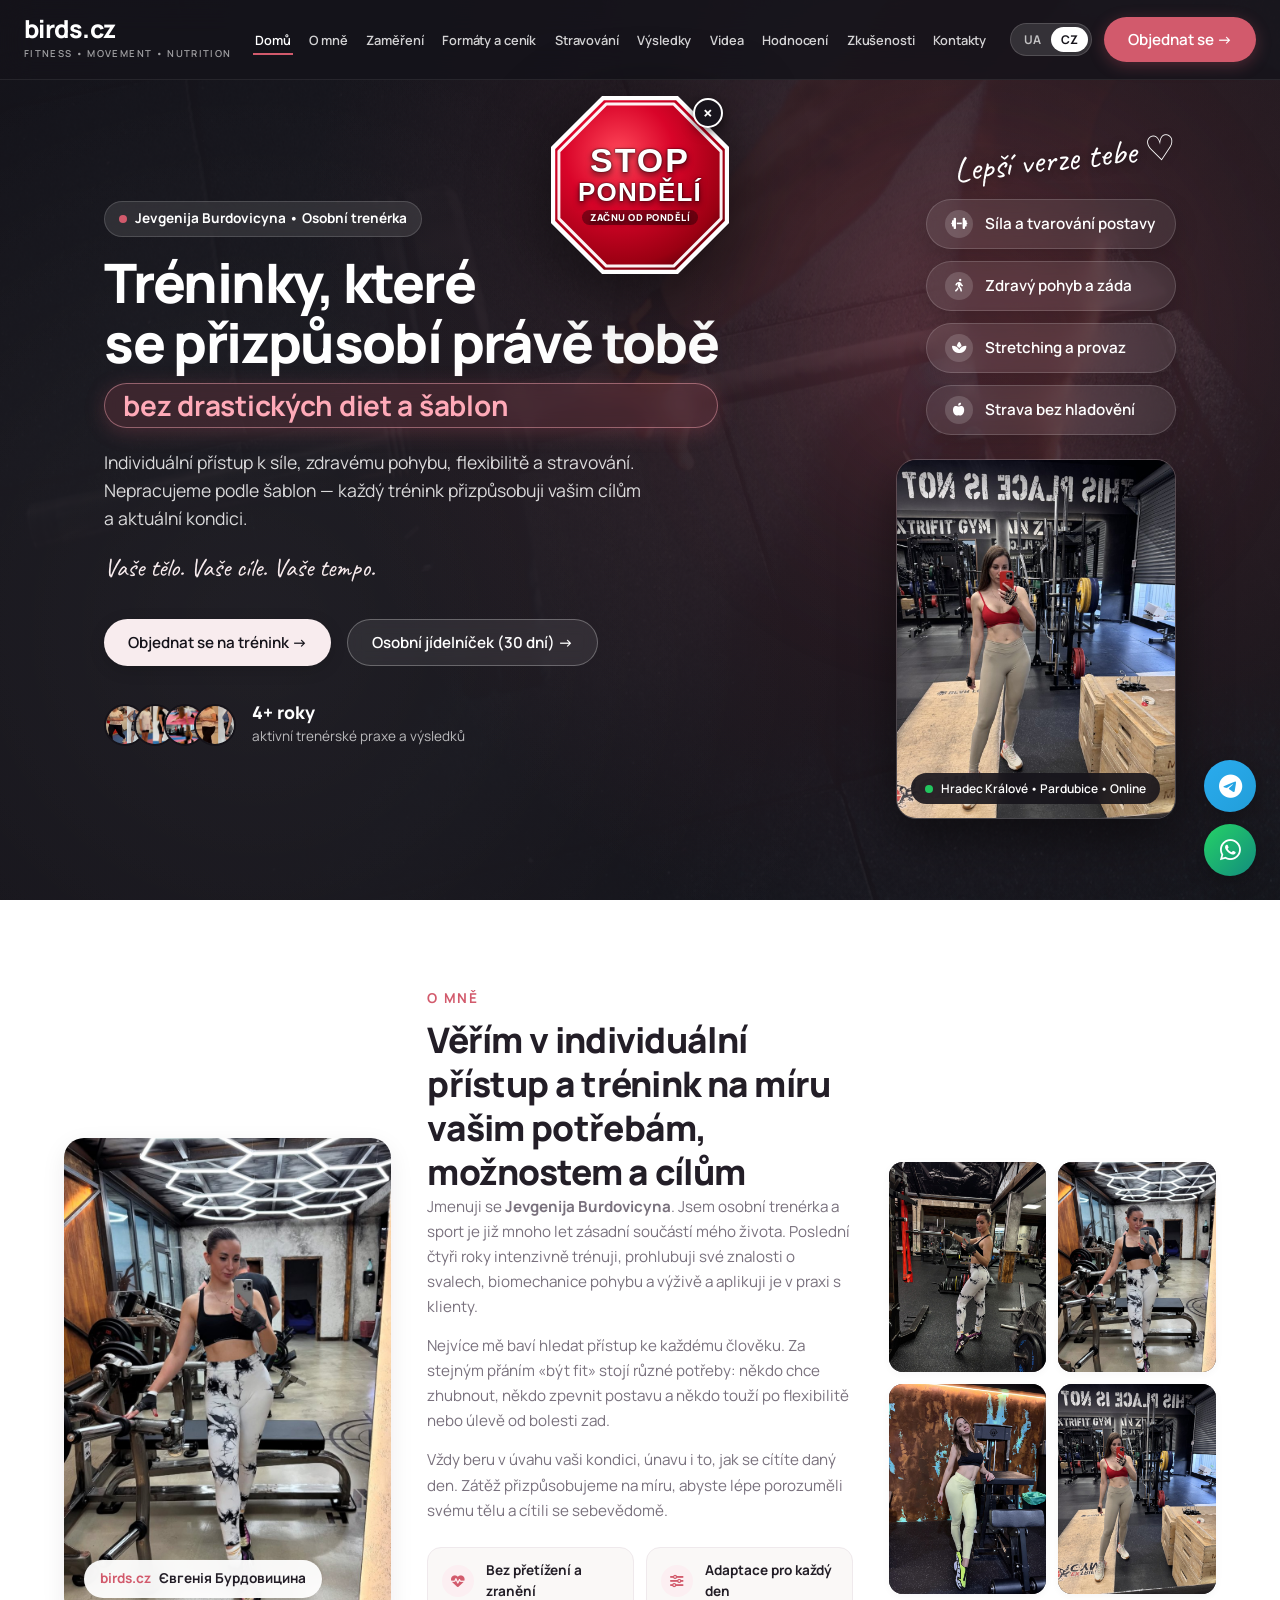
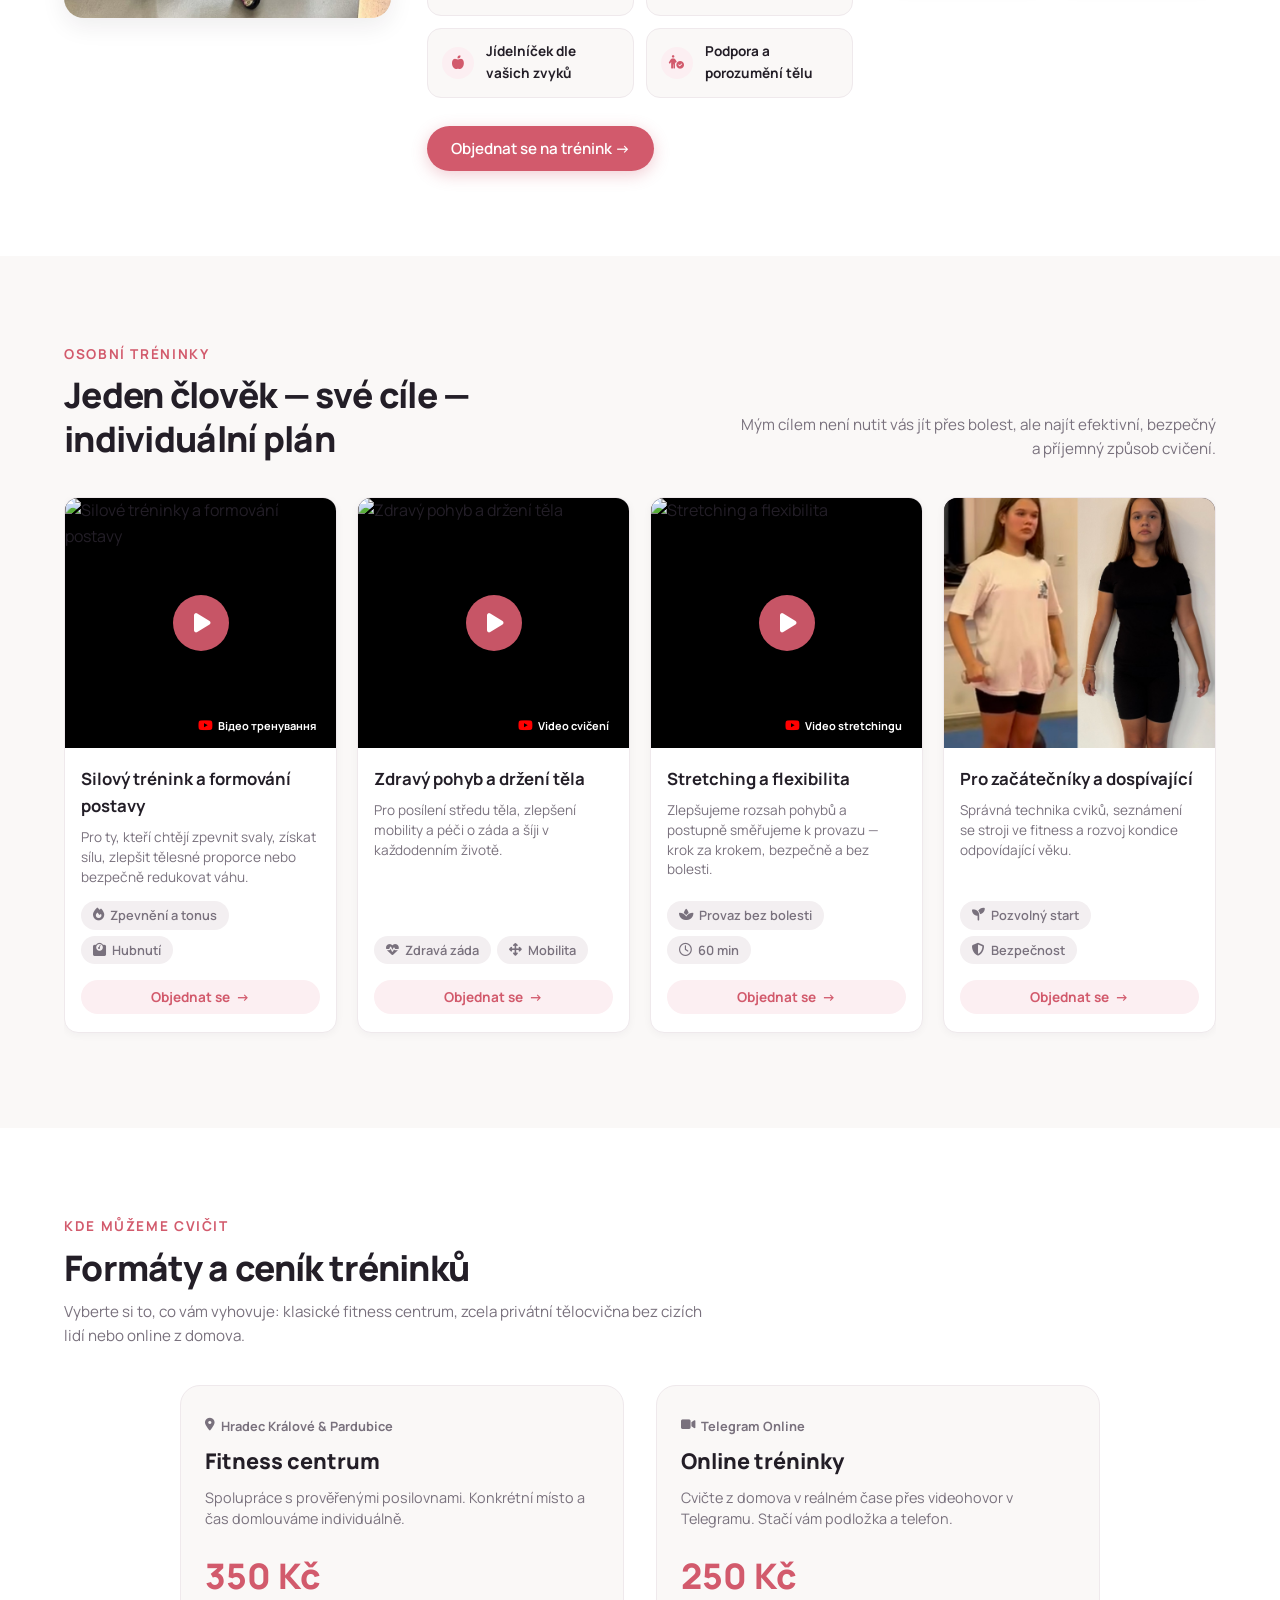
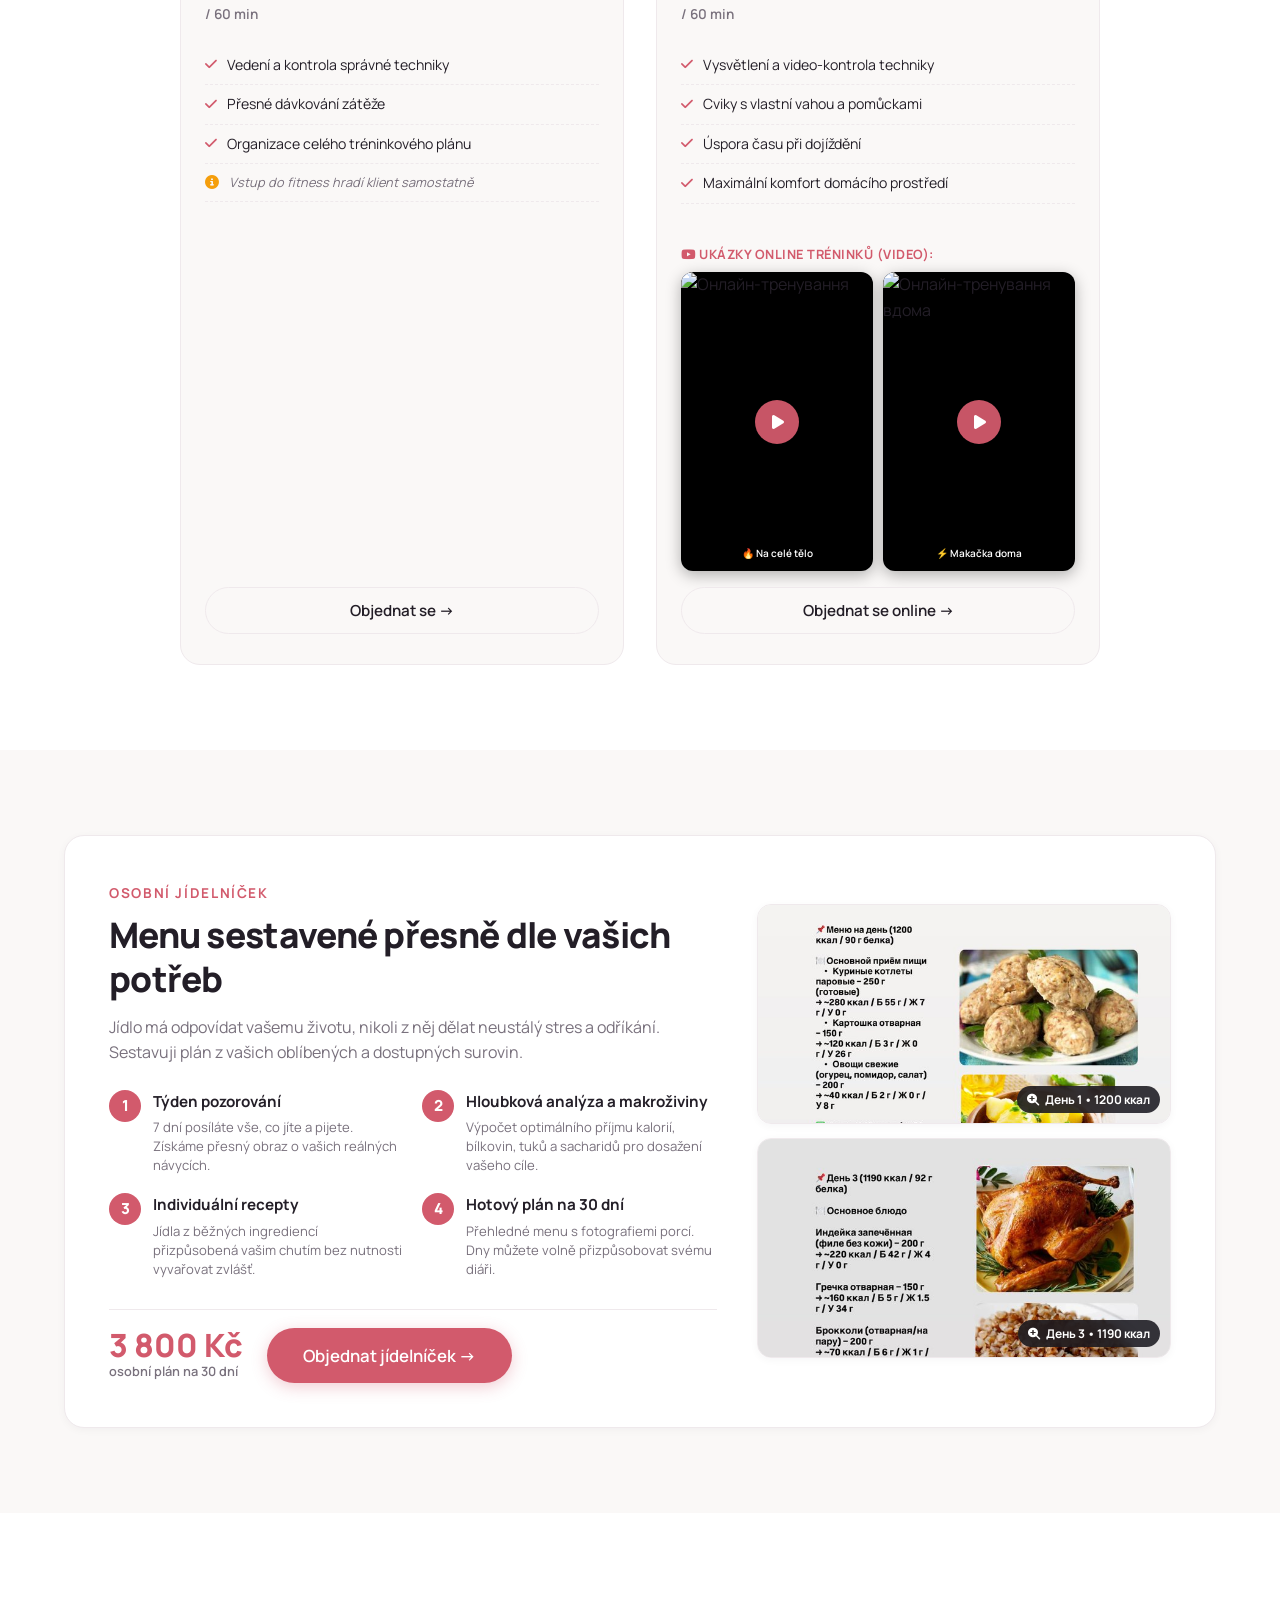
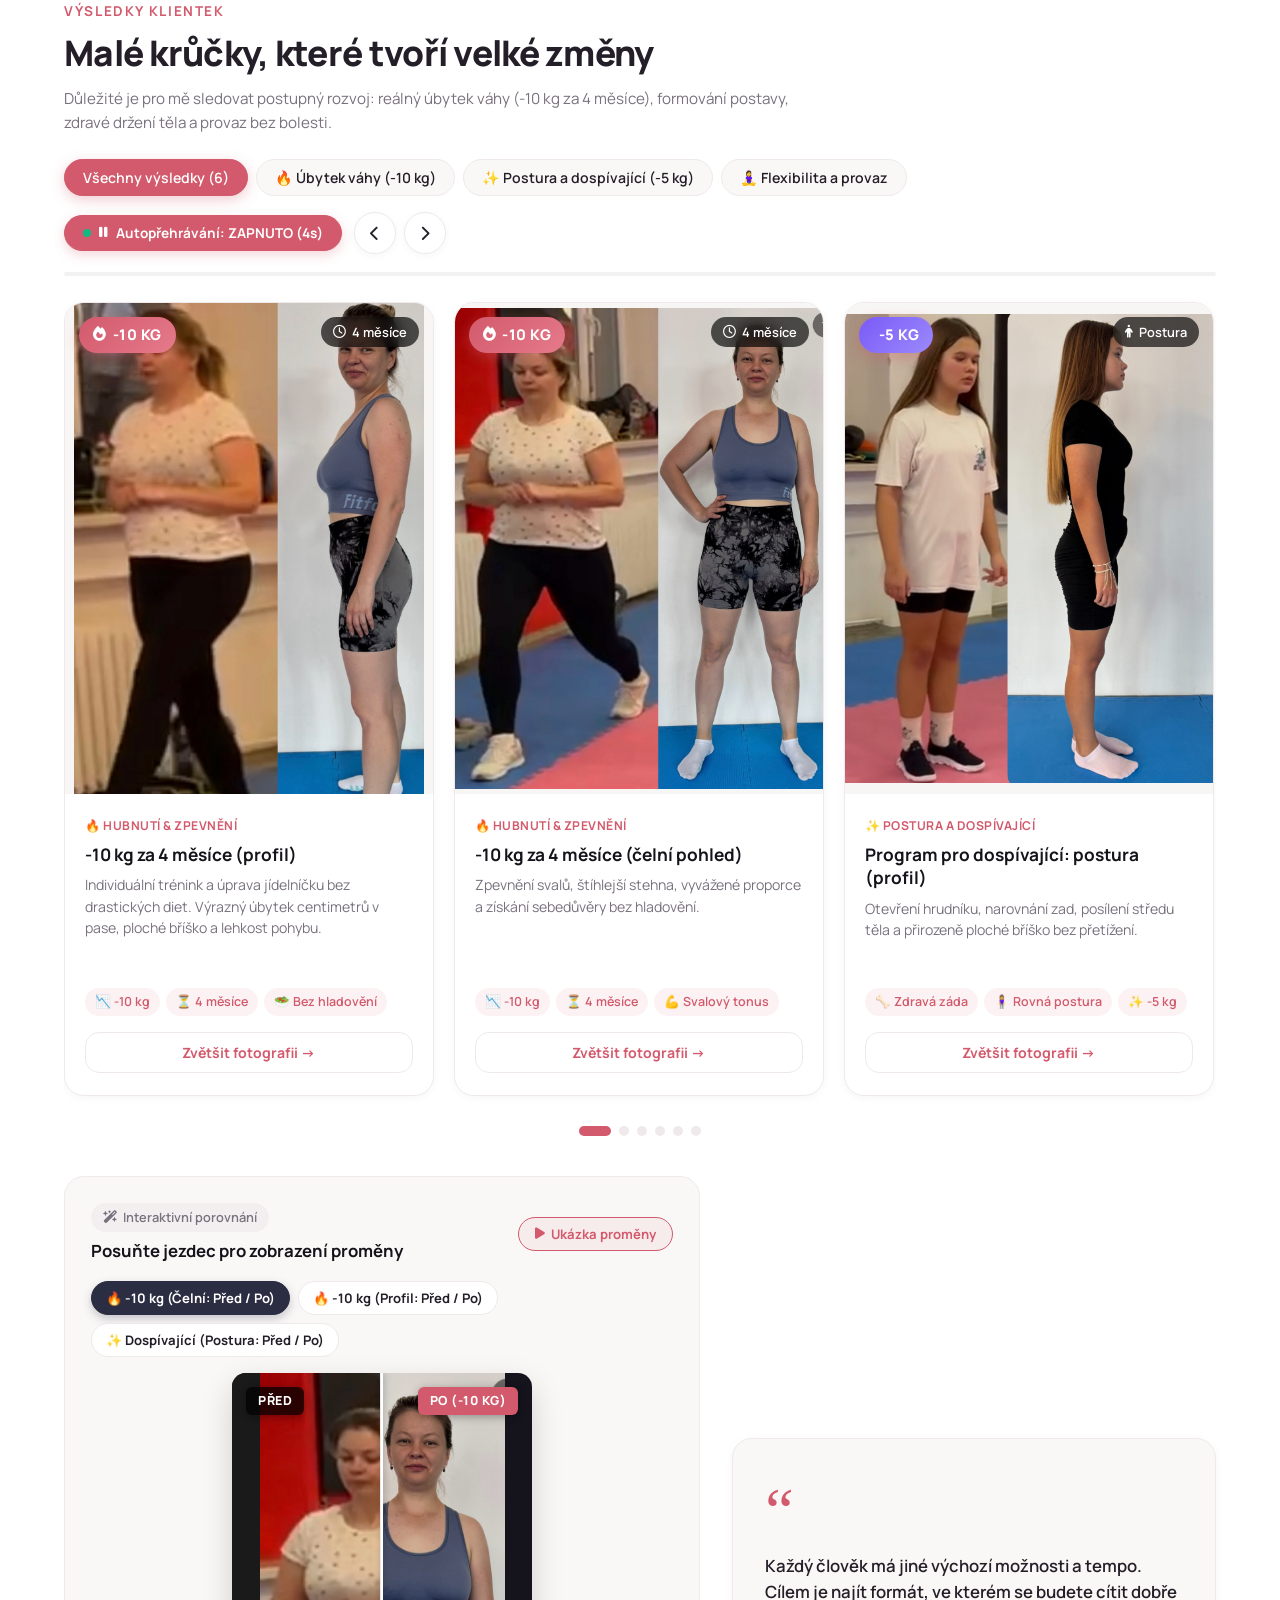
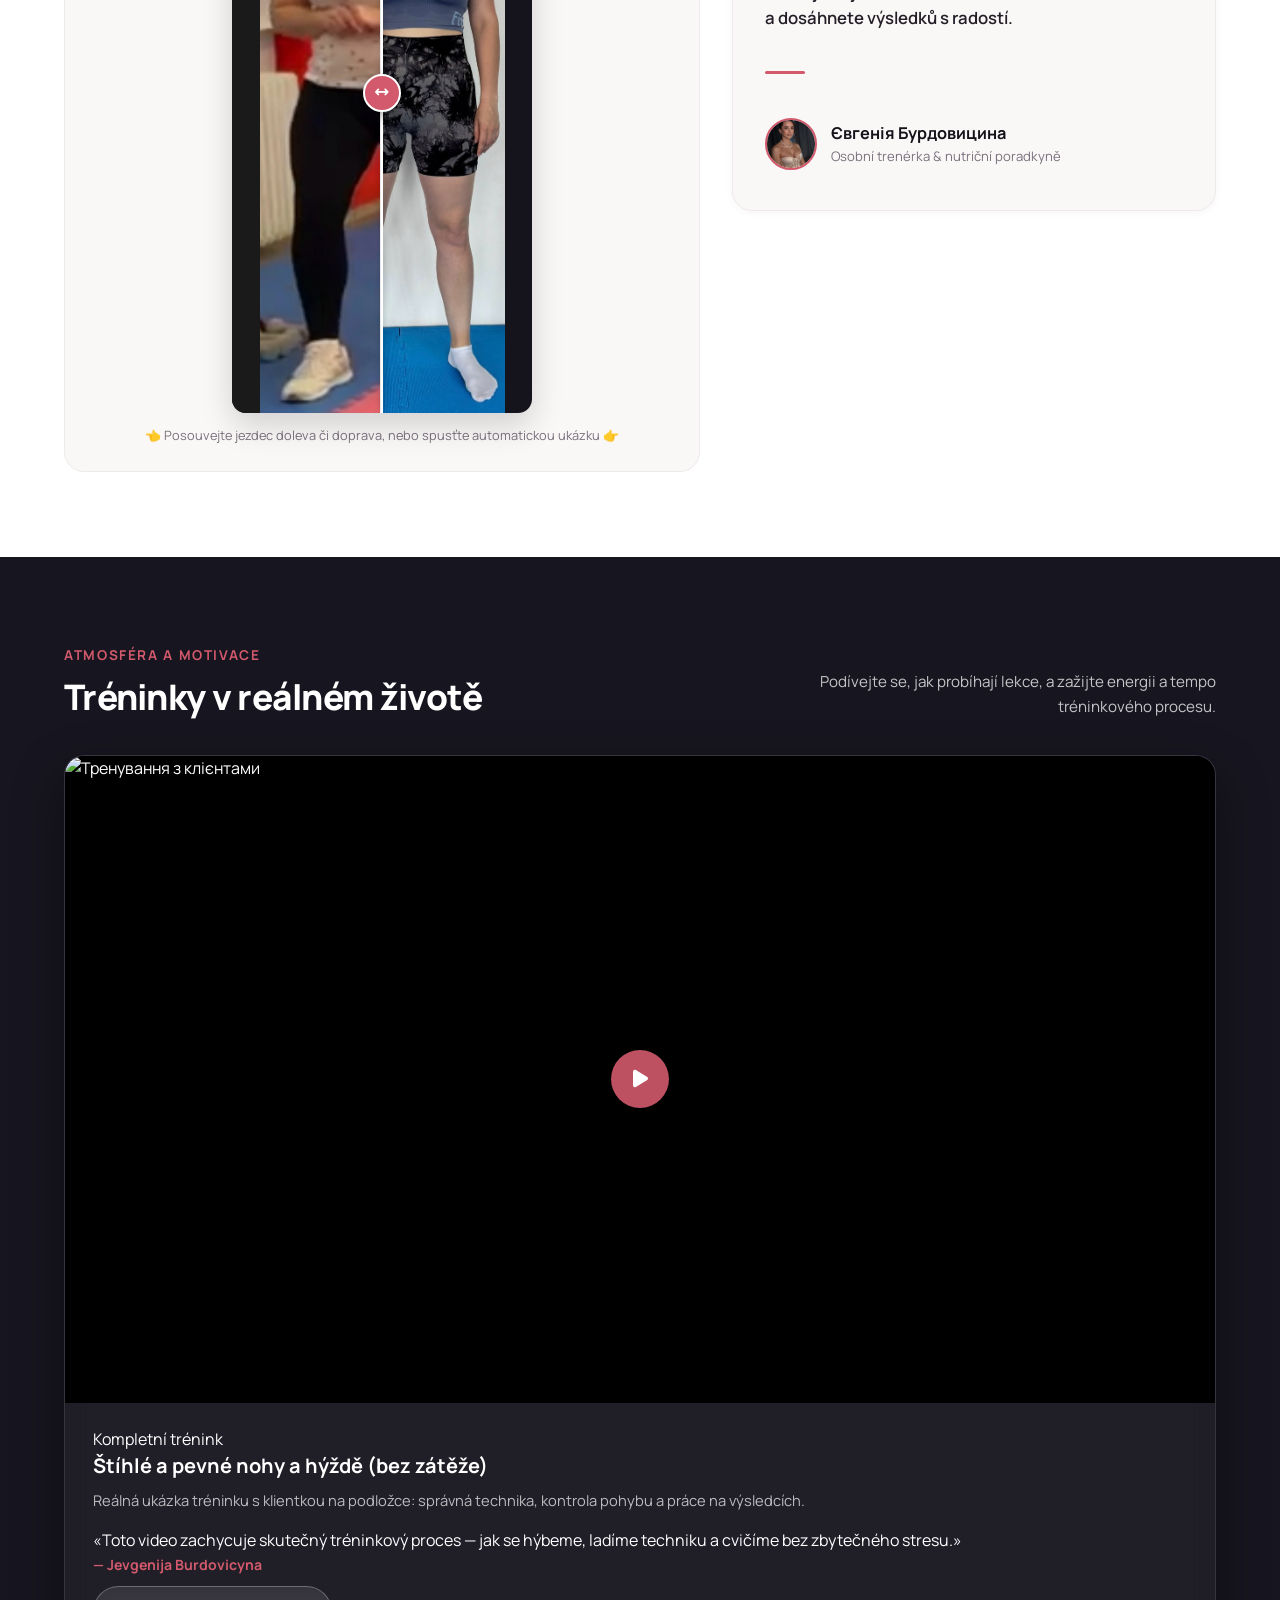
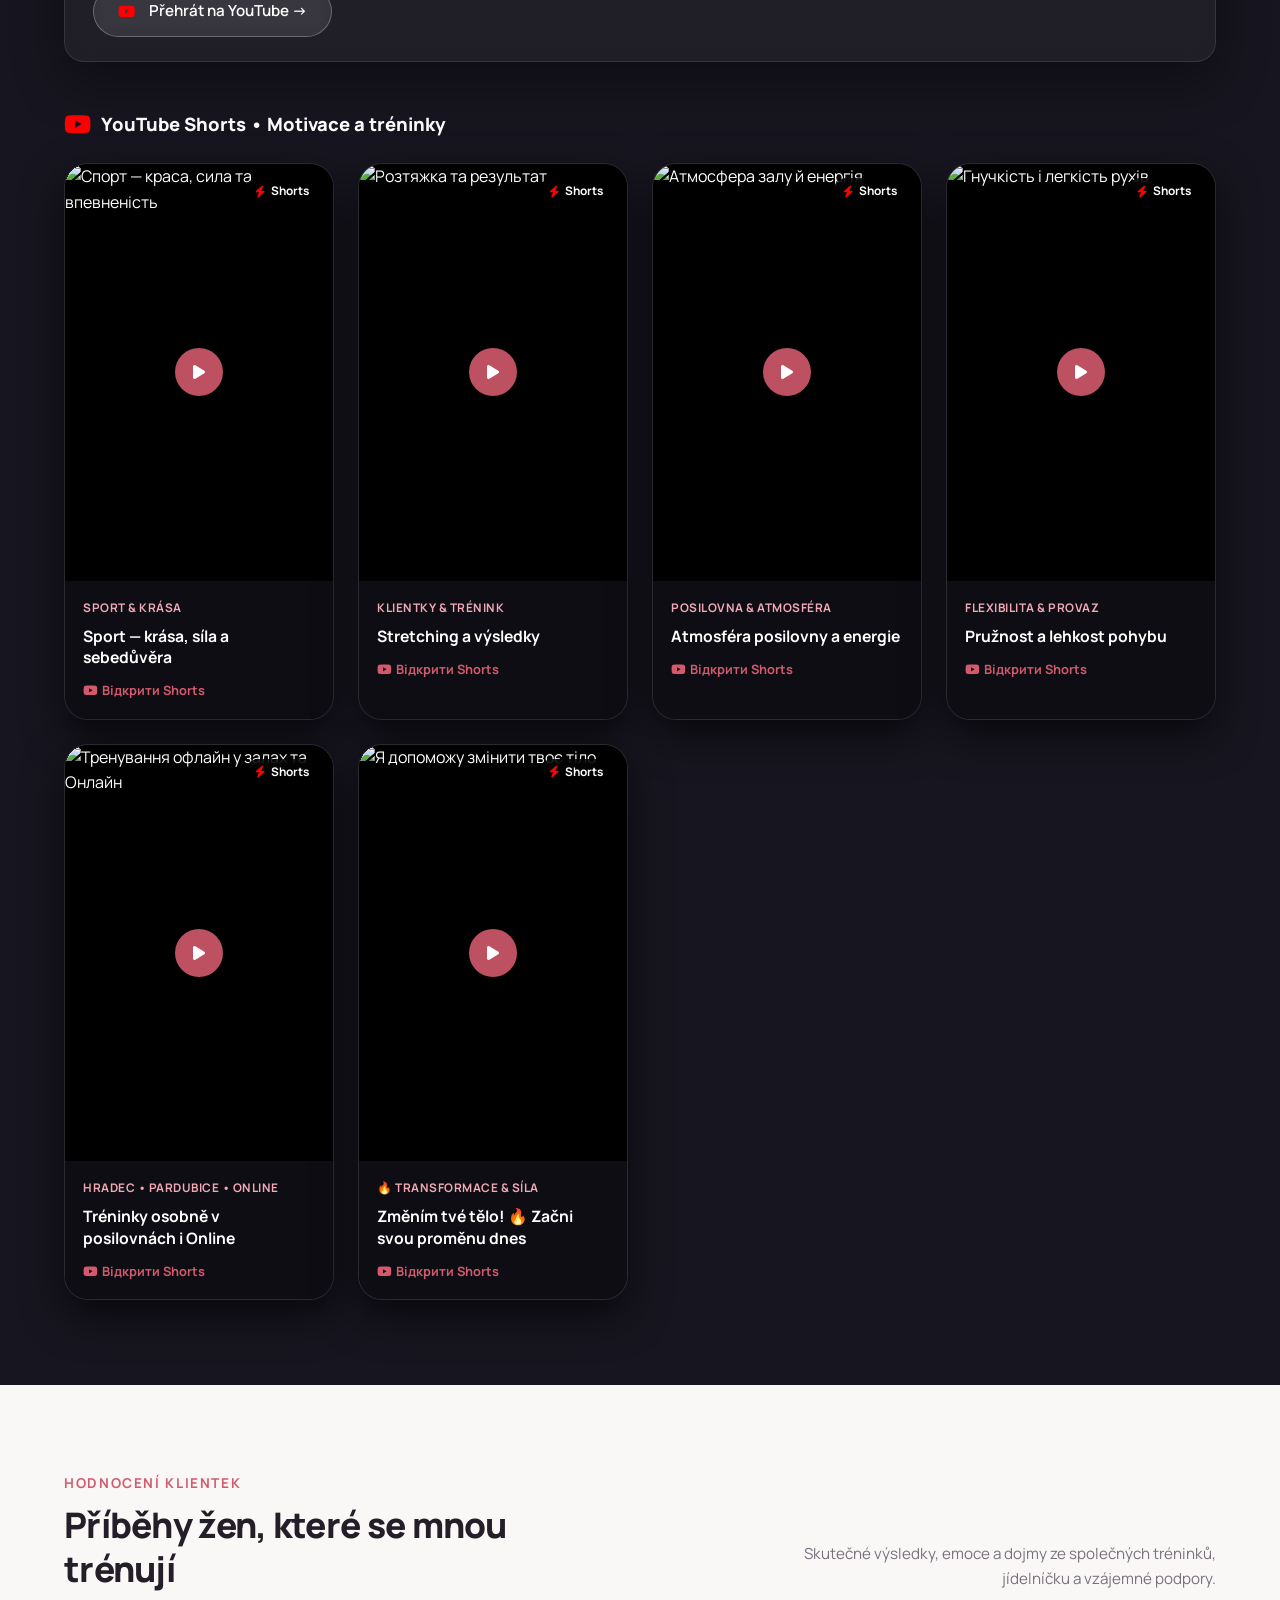
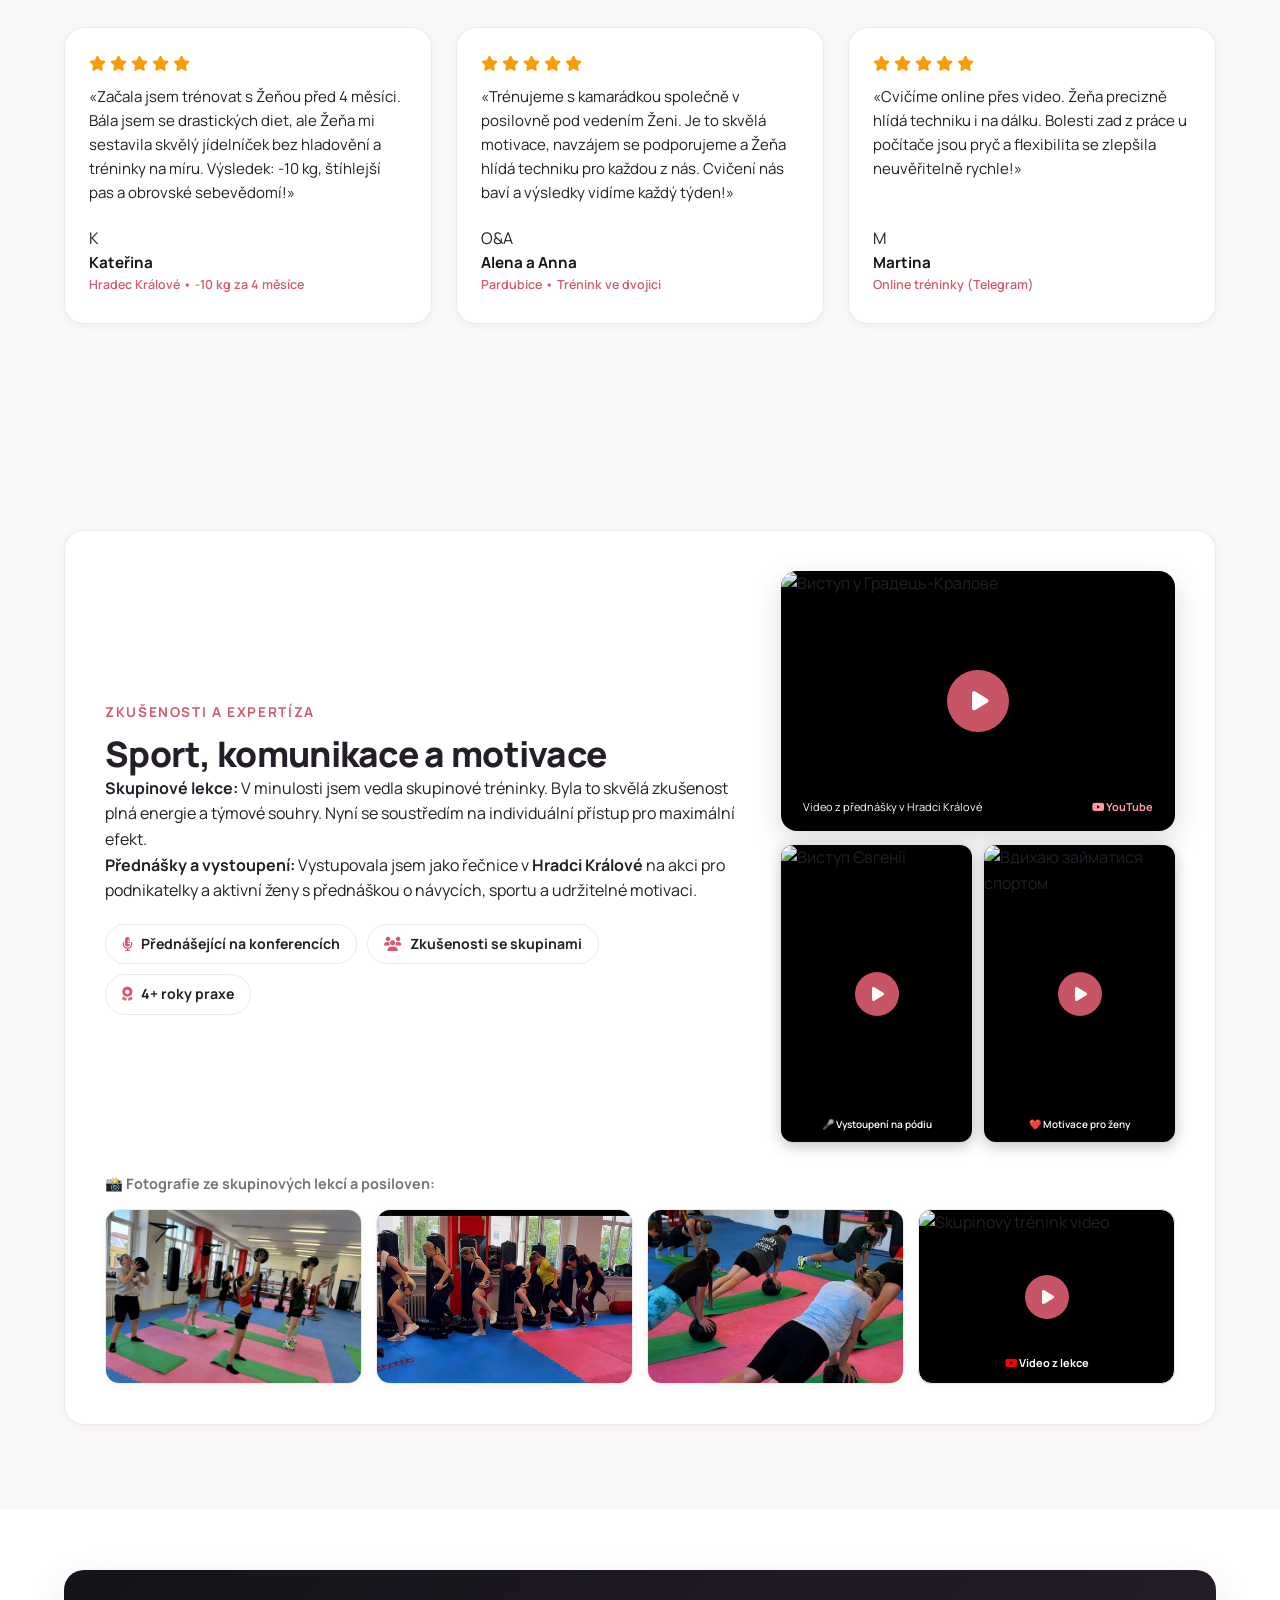
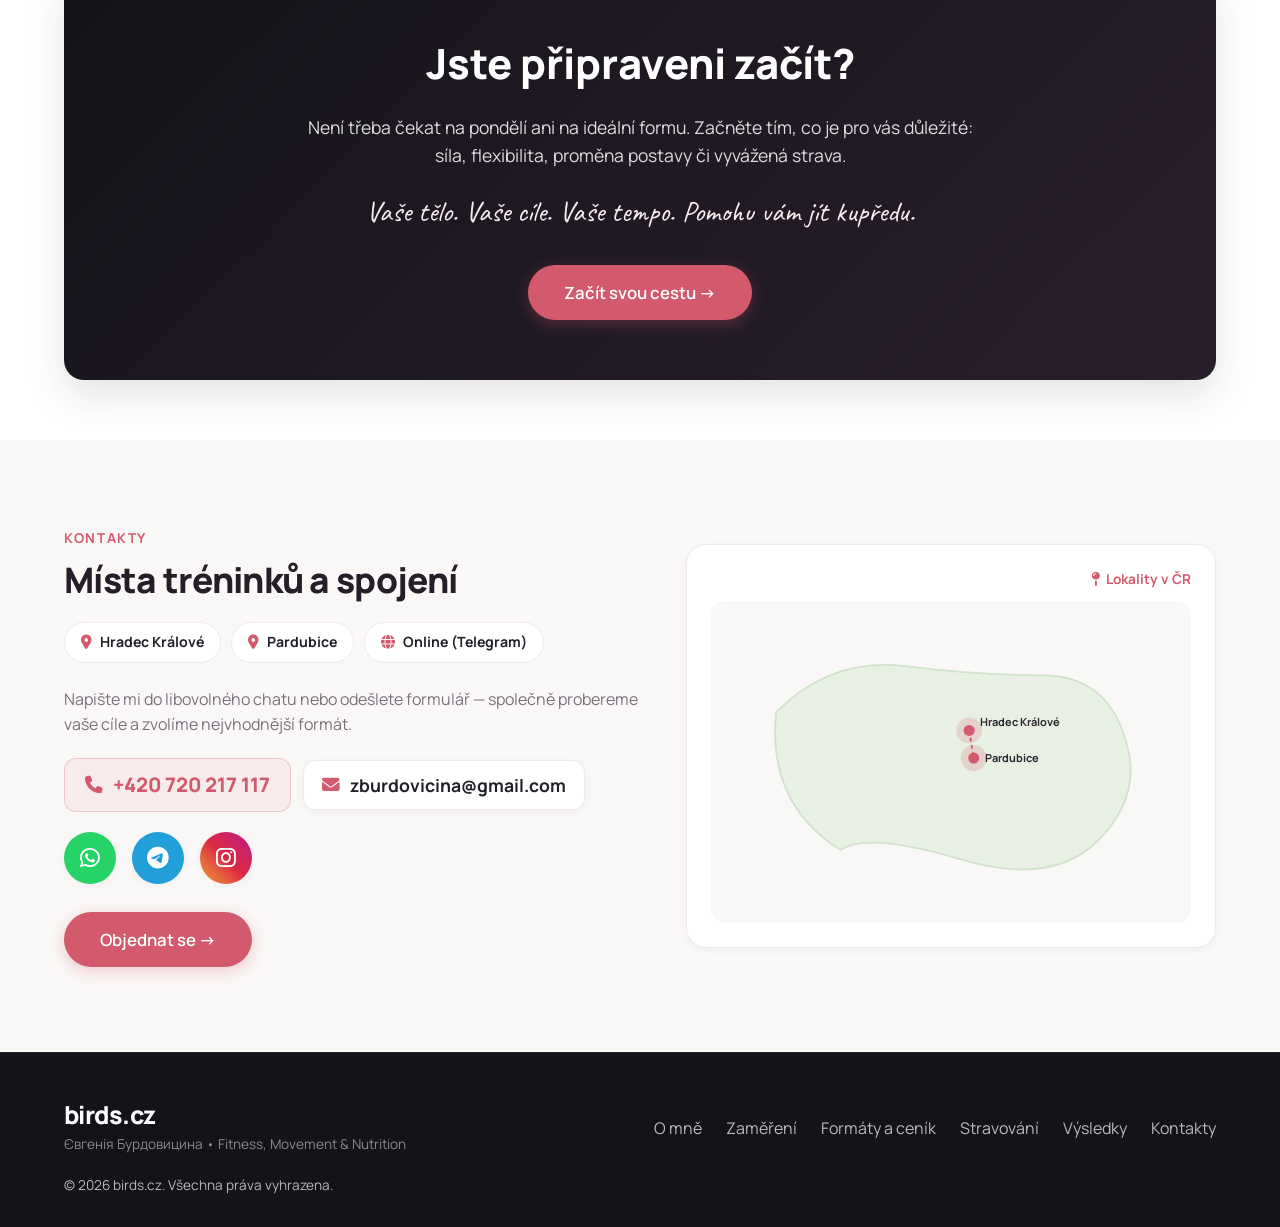
==== commit e9498c38: "Transform runaway button into authentic octagonal STOP road sign with PONDĚLÍ in matching STOP font " ====
--- a/cz/index.html
+++ b/cz/index.html
@@ -67,13 +67,32 @@
 </head>
 <body>
 
-  <!-- ==================== RUNAWAY "START ON MONDAY" 3D STOP BUTTON ==================== -->
+    <!-- ==================== RUNAWAY "START ON MONDAY" 3D STOP SIGN ==================== -->
   <div id="runaway-wrapper">
-    <div id="runaway-btn" role="button" tabindex="0" aria-label="STOP! Začnu od pondělí">
+    <div id="runaway-btn" role="button" tabindex="0" aria-label="STOP PONDĚLÍ">
+      <svg class="stop-sign-svg" viewBox="0 0 180 180" width="100%" height="100%" aria-hidden="true">
+        <defs>
+          <radialGradient id="stopGradCZ" cx="38%" cy="32%" r="75%">
+            <stop offset="0%" stop-color="#ff4759" />
+            <stop offset="42%" stop-color="#d90429" />
+            <stop offset="85%" stop-color="#9a0012" />
+            <stop offset="100%" stop-color="#67000b" />
+          </radialGradient>
+        </defs>
+        <!-- Outer metallic white border -->
+        <polygon points="52.7,2 127.3,2 178,52.7 178,127.3 127.3,178 52.7,178 2,127.3 2,52.7"
+                 fill="url(#stopGradCZ)" stroke="#ffffff" stroke-width="4.5" stroke-linejoin="round" />
+        <!-- Inner classic white stripe -->
+        <polygon points="56,8 124,8 172,56 172,124 124,172 56,172 8,124 8,56"
+                 fill="none" stroke="#ffffff" stroke-width="3" stroke-linejoin="round" opacity="0.95" />
+      </svg>
+
       <button id="runaway-close-btn" type="button" aria-label="Zavřít" title="Zavřít">&times;</button>
-      <div class="runaway-btn-content">
-        <span class="runaway-stop-title">STOP!</span>
-        <span class="runaway-stop-sub" data-i18n="runaway_btn">Začnu od<br>pondělí</span>
+
+      <div class="runaway-sign-text">
+        <span class="stop-title" data-i18n="runaway_title">STOP</span>
+        <span class="stop-main-text" data-i18n="runaway_main">PONDĚLÍ</span>
+        <span class="stop-joke-sub" data-i18n="runaway_sub">Začnu od pondělí</span>
       </div>
     </div>
   </div>
--- a/styles.css
+++ b/styles.css
@@ -3236,7 +3236,7 @@
   color: #FFFFFF;
 }
 
-/* ==================== RUNAWAY "START ON MONDAY" 3D STOP BUTTON ==================== */
+/* ==================== RUNAWAY "START ON MONDAY" 3D OCTAGONAL STOP SIGN ==================== */
 #runaway-wrapper {
   position: relative;
   width: 100%;
@@ -3249,94 +3249,95 @@
   top: 96px;
   left: 50%;
   transform: translateX(-50%);
-  width: 175px;
-  height: 175px;
-  border-radius: 50%;
-  border: 7px solid #dfe3ea;
-  background: radial-gradient(circle at 35% 28%, #ff4b5e 0%, #ee1b30 42%, #ad0417 80%, #68000b 100%);
-  color: #ffffff;
-  display: flex;
-  flex-direction: column;
-  align-items: center;
-  justify-content: center;
-  text-align: center;
+  width: 178px;
+  height: 178px;
   cursor: pointer;
   user-select: none;
-  padding: 14px;
+  display: flex;
+  align-items: center;
+  justify-content: center;
   box-sizing: border-box;
-  /* Multi-layered metallic chrome bezel & realistic 3D depth */
-  box-shadow: 
-    0 0 0 3px #6b7280,
-    0 0 0 7px #f1f3f7,
-    0 0 0 11px #9ca3af,
-    0 0 0 13px #4b5563,
-    0 18px 42px rgba(0, 0, 0, 0.55),
-    inset 0 5px 12px rgba(255, 255, 255, 0.8),
-    inset 0 -8px 16px rgba(0, 0, 0, 0.75);
   z-index: 9999;
+  filter: drop-shadow(0 16px 36px rgba(0, 0, 0, 0.55));
   transition: transform 0.16s ease, left 0.22s cubic-bezier(0.18, 0.89, 0.32, 1.28), top 0.22s cubic-bezier(0.18, 0.89, 0.32, 1.28);
   animation: runawayBreathe 2.8s ease-in-out infinite;
   touch-action: manipulation;
   -webkit-tap-highlight-color: transparent;
 }
 
-/* Glass shine on top curve */
-#runaway-btn::before {
-  content: '';
+.stop-sign-svg {
   position: absolute;
-  top: 6%;
-  left: 14%;
-  width: 72%;
-  height: 40%;
-  border-radius: 50% 50% 45% 45%;
-  background: linear-gradient(to bottom, rgba(255, 255, 255, 0.7) 0%, rgba(255, 255, 255, 0.08) 100%);
+  top: 0;
+  left: 0;
+  width: 100%;
+  height: 100%;
   pointer-events: none;
-}
-
-.runaway-btn-content {
+  filter: drop-shadow(inset 0 4px 10px rgba(255, 255, 255, 0.4));
+}
+
+.runaway-sign-text {
   position: relative;
   z-index: 2;
   display: flex;
   flex-direction: column;
   align-items: center;
   justify-content: center;
+  text-align: center;
   pointer-events: none;
-}
-
-.runaway-stop-title {
-  font-family: 'Impact', 'Arial Black', -apple-system, sans-serif;
+  margin-top: -2px;
+}
+
+/* STOP sign headline & Pondělí in identical heavy sign typography */
+.stop-title {
+  font-family: 'Impact', 'Arial Black', -apple-system, BlinkMacSystemFont, 'Segoe UI', Roboto, sans-serif;
   font-size: 34px;
   font-weight: 900;
-  letter-spacing: 1.5px;
+  letter-spacing: 2px;
   line-height: 1;
   color: #ffffff;
-  text-shadow: 0 3px 6px rgba(0, 0, 0, 0.55), 0 0 2px rgba(0, 0, 0, 0.9);
+  text-transform: uppercase;
+  text-shadow: 0 3px 6px rgba(0, 0, 0, 0.65), 0 0 2px rgba(0, 0, 0, 0.9);
   margin-bottom: 2px;
 }
 
-.runaway-stop-sub {
-  font-family: var(--font-main, sans-serif);
-  font-size: 13px;
-  font-weight: 800;
-  line-height: 1.15;
-  letter-spacing: 0.4px;
+.stop-main-text {
+  font-family: 'Impact', 'Arial Black', -apple-system, BlinkMacSystemFont, 'Segoe UI', Roboto, sans-serif;
+  font-size: 26px;
+  font-weight: 900;
+  letter-spacing: 1.2px;
+  line-height: 1;
   text-transform: uppercase;
   color: #ffffff;
-  text-shadow: 0 2px 4px rgba(0, 0, 0, 0.5);
-}
-
-/* Close "X" Button */
+  text-shadow: 0 3px 6px rgba(0, 0, 0, 0.65), 0 0 2px rgba(0, 0, 0, 0.9);
+  margin-bottom: 5px;
+}
+
+.stop-joke-sub {
+  font-family: var(--font-main, sans-serif);
+  font-size: 9.5px;
+  font-weight: 800;
+  letter-spacing: 0.5px;
+  text-transform: uppercase;
+  color: #ffffff;
+  text-shadow: 0 2px 4px rgba(0, 0, 0, 0.7);
+  background: rgba(0, 0, 0, 0.38);
+  padding: 2px 8px;
+  border-radius: 9999px;
+  line-height: 1.2;
+}
+
+/* Close "X" Button on top-right octagon facet */
 #runaway-close-btn {
   position: absolute;
-  top: -6px;
-  right: -6px;
-  width: 32px;
-  height: 32px;
+  top: 2px;
+  right: 6px;
+  width: 30px;
+  height: 30px;
   border-radius: 50%;
   background: #18151D;
   color: #FFFFFF;
   border: 2px solid #FFFFFF;
-  font-size: 20px;
+  font-size: 19px;
   font-weight: 700;
   line-height: 1;
   display: flex;
@@ -3344,7 +3345,7 @@
   justify-content: center;
   cursor: pointer;
   z-index: 20;
-  box-shadow: 0 4px 12px rgba(0, 0, 0, 0.45);
+  box-shadow: 0 4px 12px rgba(0, 0, 0, 0.55);
   transition: transform 0.2s ease, background-color 0.2s ease, color 0.2s ease;
   pointer-events: auto;
   touch-action: manipulation;
@@ -3355,31 +3356,17 @@
   background: #ee1b30;
   color: #FFFFFF;
   transform: scale(1.18);
-  box-shadow: 0 6px 16px rgba(238, 27, 48, 0.5);
+  box-shadow: 0 6px 16px rgba(238, 27, 48, 0.6);
 }
 
 @keyframes runawayBreathe {
   0%, 100% {
     transform: translateX(-50%) scale(1);
-    box-shadow: 
-      0 0 0 3px #6b7280,
-      0 0 0 7px #f1f3f7,
-      0 0 0 11px #9ca3af,
-      0 0 0 13px #4b5563,
-      0 18px 42px rgba(0, 0, 0, 0.55),
-      inset 0 5px 12px rgba(255, 255, 255, 0.8),
-      inset 0 -8px 16px rgba(0, 0, 0, 0.75);
+    filter: drop-shadow(0 16px 36px rgba(0, 0, 0, 0.55));
   }
   50% {
     transform: translateX(-50%) scale(1.05);
-    box-shadow: 
-      0 0 0 3px #8b939f,
-      0 0 0 8px #ffffff,
-      0 0 0 12px #9ca3af,
-      0 0 0 14px rgba(238, 27, 48, 0.4),
-      0 22px 48px rgba(238, 27, 48, 0.5),
-      inset 0 5px 12px rgba(255, 255, 255, 0.9),
-      inset 0 -8px 16px rgba(0, 0, 0, 0.75);
+    filter: drop-shadow(0 22px 46px rgba(238, 27, 48, 0.5));
   }
 }
 
@@ -3391,33 +3378,29 @@
 @media (max-width: 768px) {
   #runaway-btn {
     top: 86px;
-    width: 135px;
-    height: 135px;
-    padding: 10px;
-    border-width: 5px;
-    box-shadow: 
-      0 0 0 2px #6b7280,
-      0 0 0 5px #f1f3f7,
-      0 0 0 8px #9ca3af,
-      0 0 0 10px #4b5563,
-      0 14px 30px rgba(0, 0, 0, 0.5),
-      inset 0 4px 10px rgba(255, 255, 255, 0.8),
-      inset 0 -6px 12px rgba(0, 0, 0, 0.75);
-  }
-
-  .runaway-stop-title {
-    font-size: 26px;
-  }
-
-  .runaway-stop-sub {
-    font-size: 11px;
+    width: 142px;
+    height: 142px;
+  }
+
+  .stop-title {
+    font-size: 28px;
+  }
+
+  .stop-main-text {
+    font-size: 21px;
+    letter-spacing: 0.8px;
+  }
+
+  .stop-joke-sub {
+    font-size: 8.5px;
+    padding: 1px 6px;
   }
 
   #runaway-close-btn {
-    width: 28px;
-    height: 28px;
-    font-size: 17px;
-    top: -4px;
-    right: -4px;
-  }
-}
+    width: 26px;
+    height: 26px;
+    font-size: 16px;
+    top: 0;
+    right: 4px;
+  }
+}
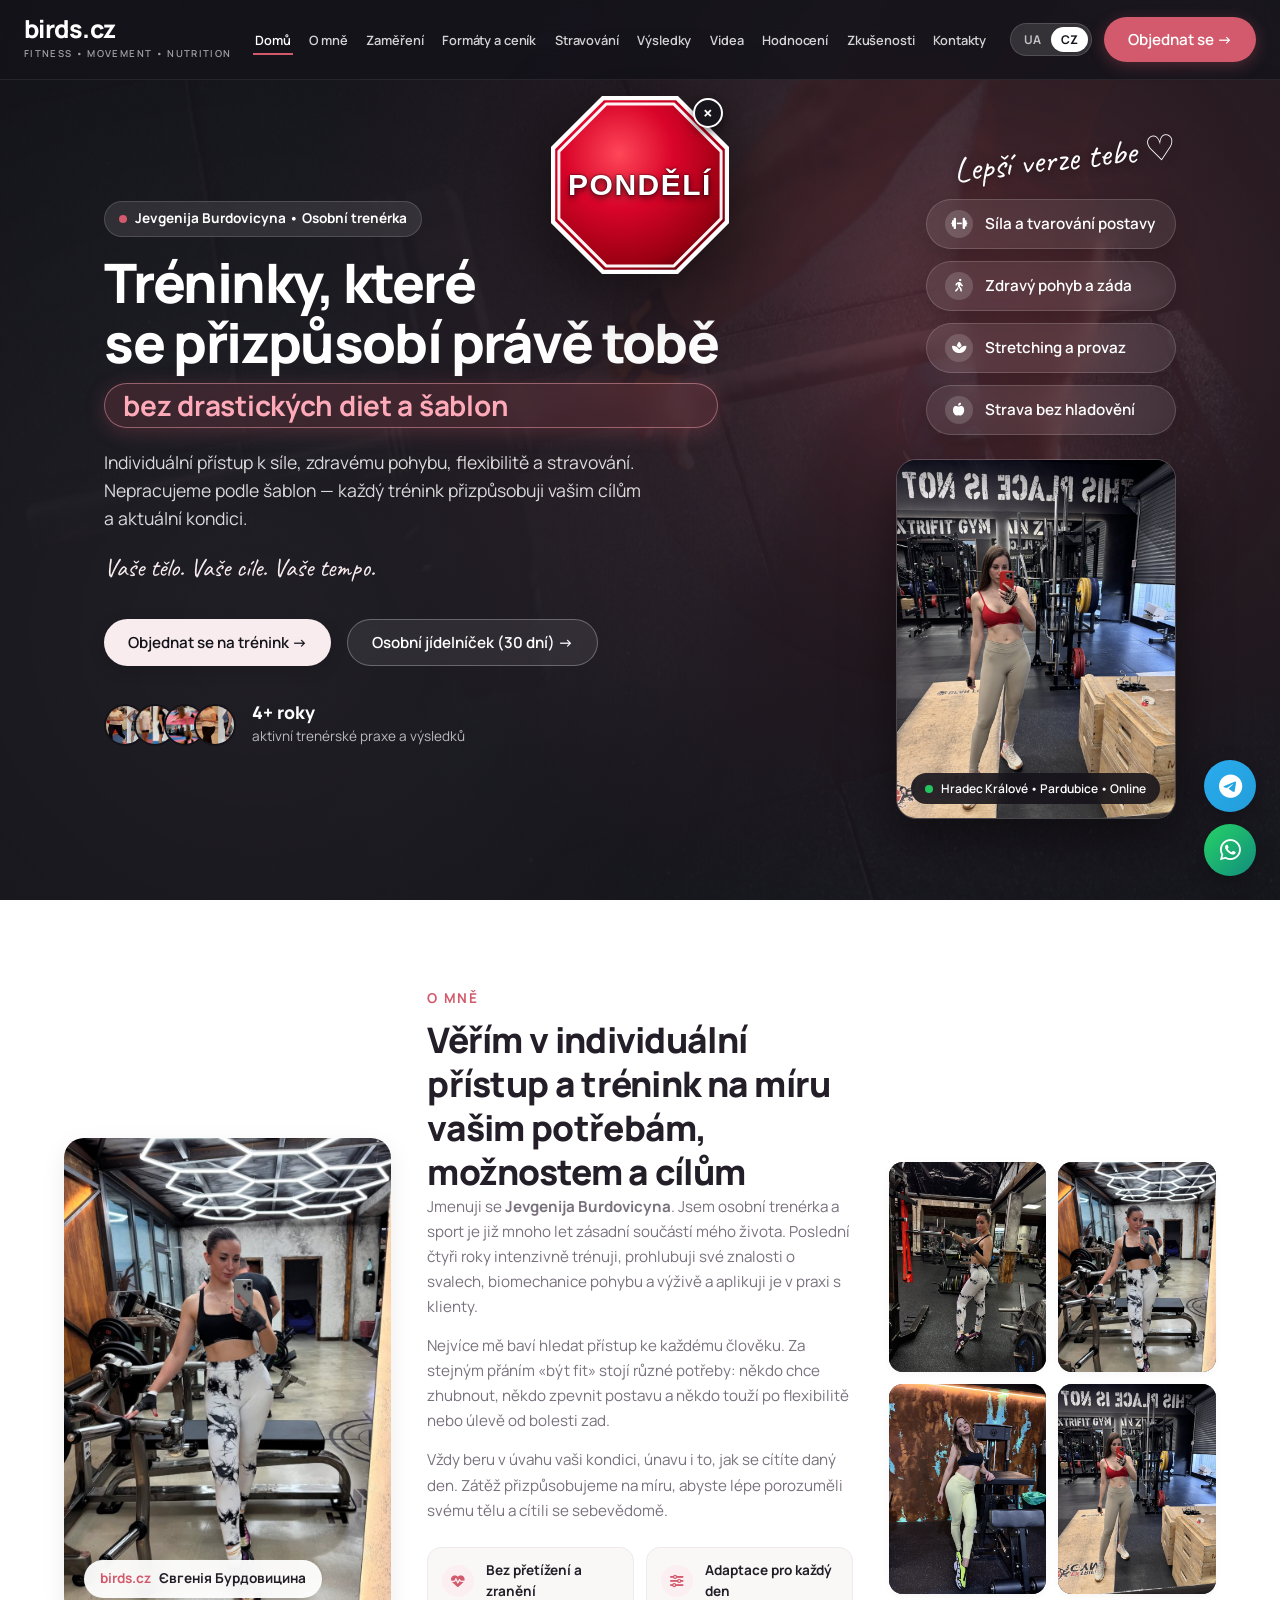
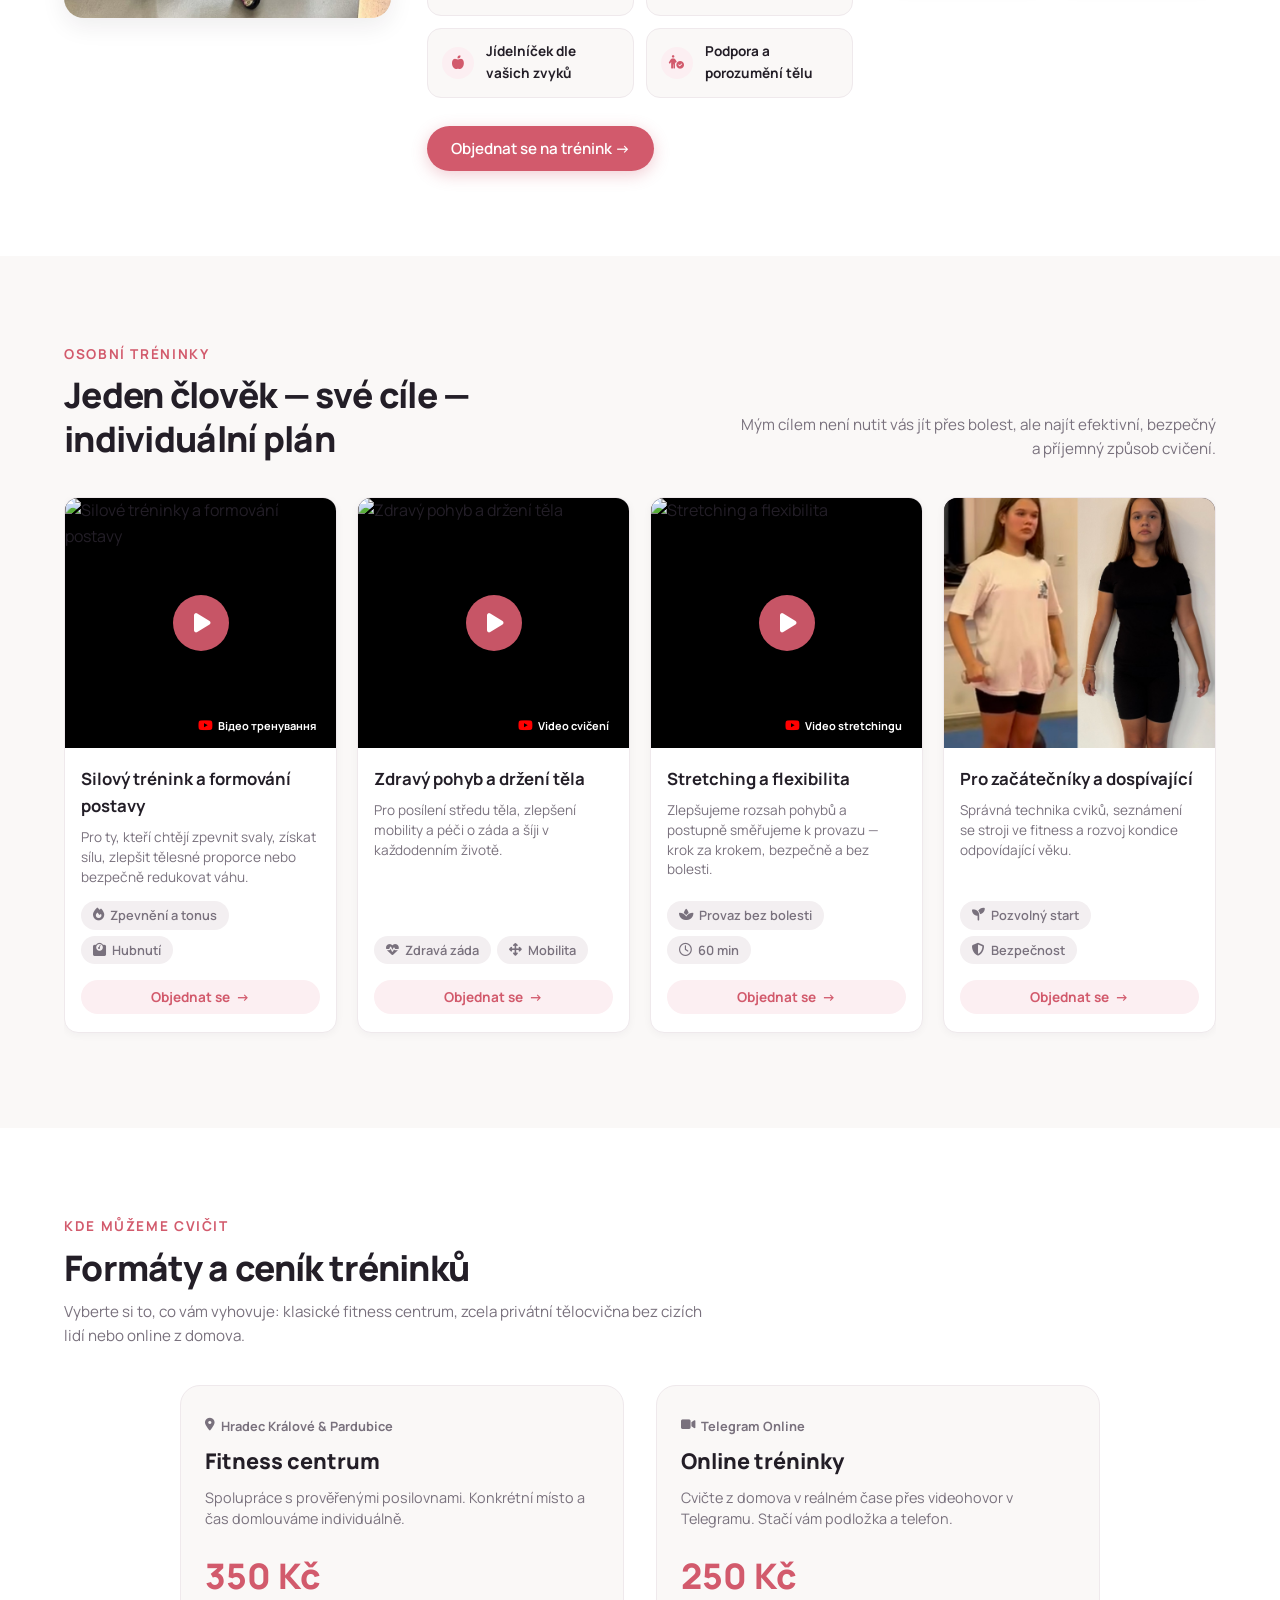
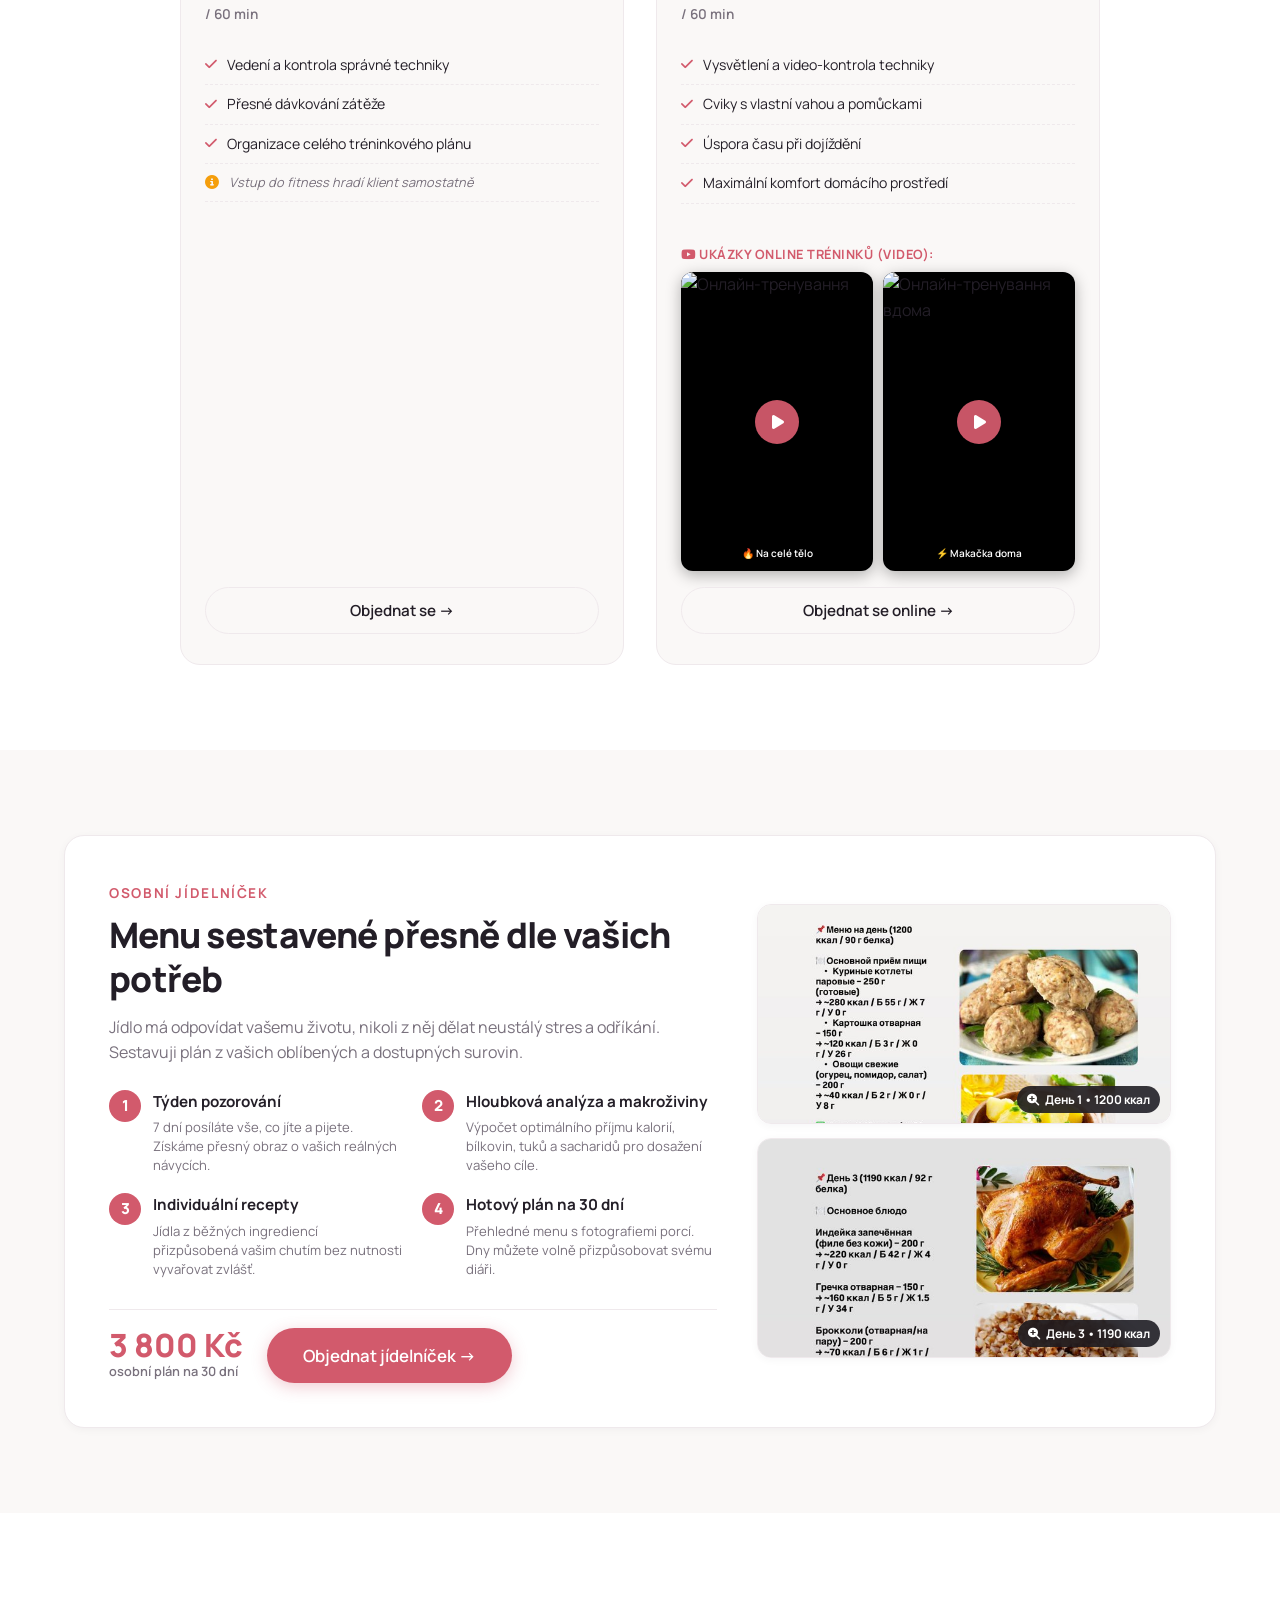
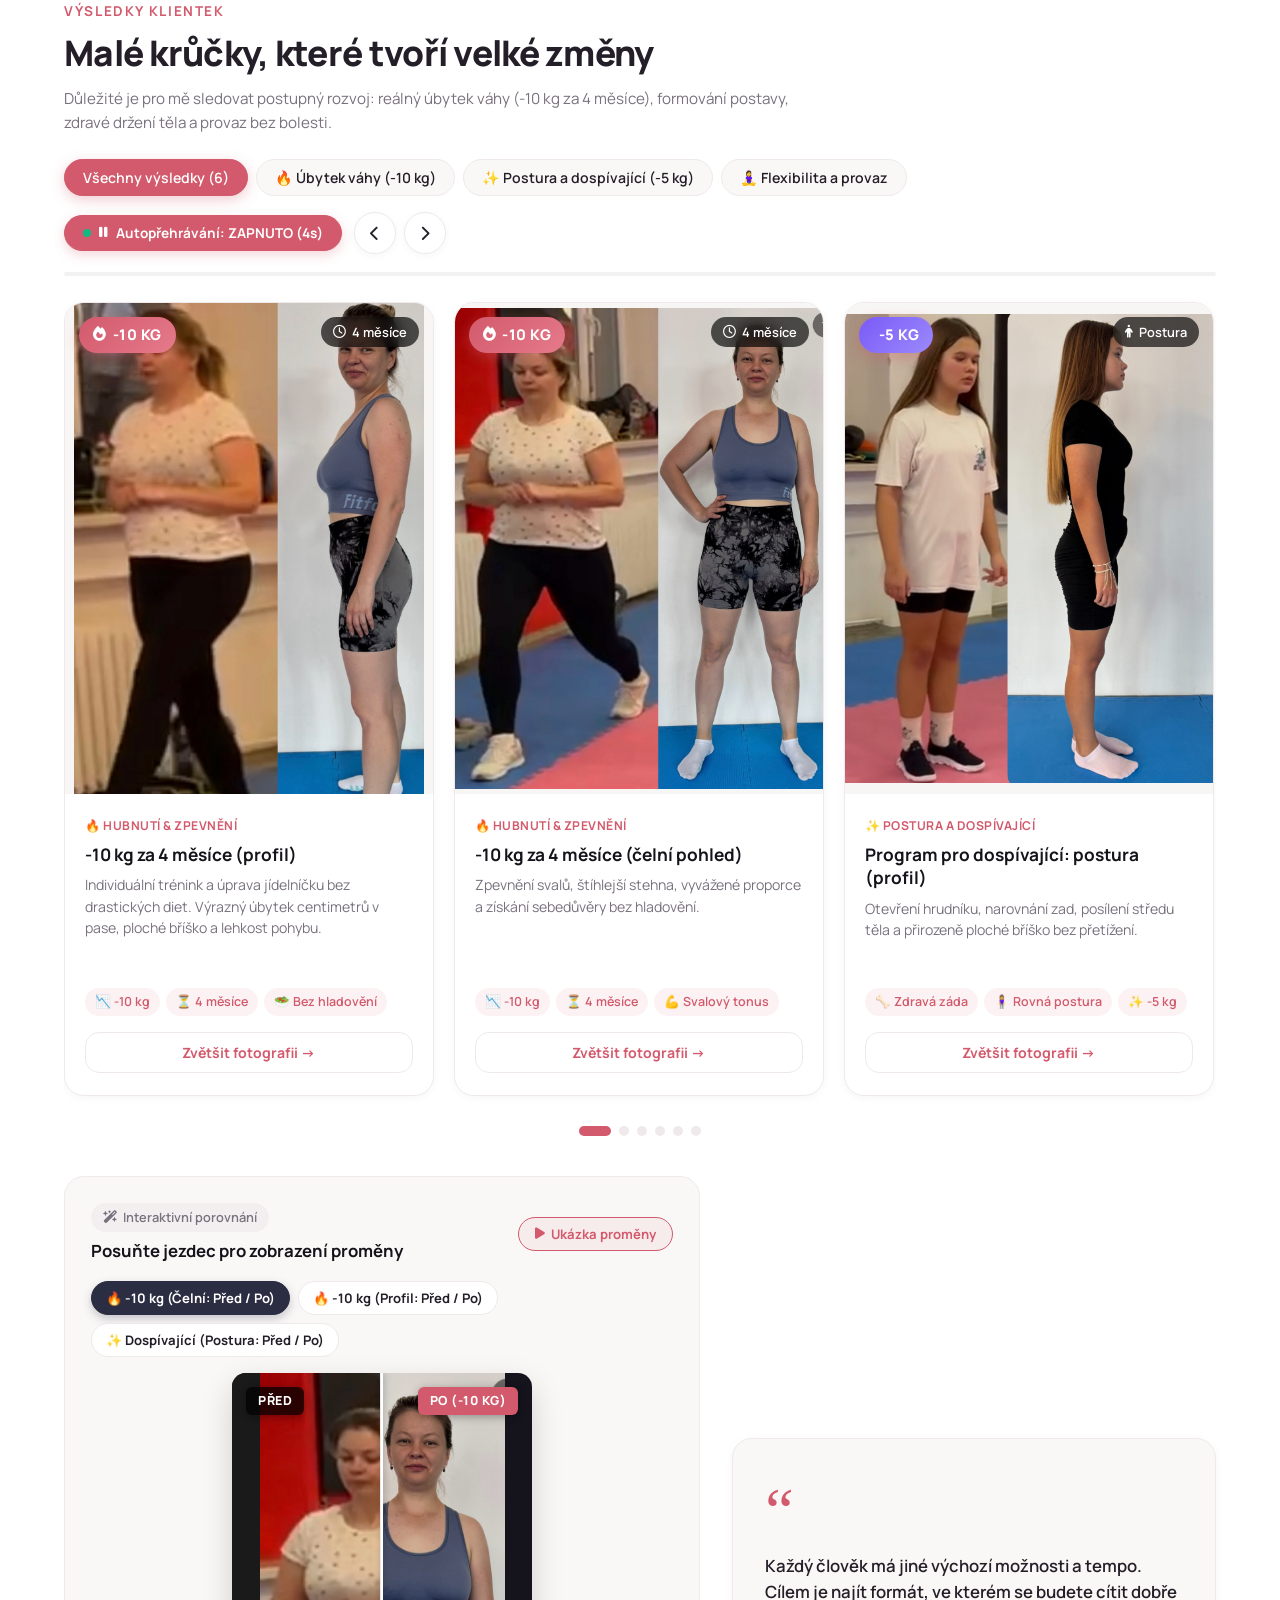
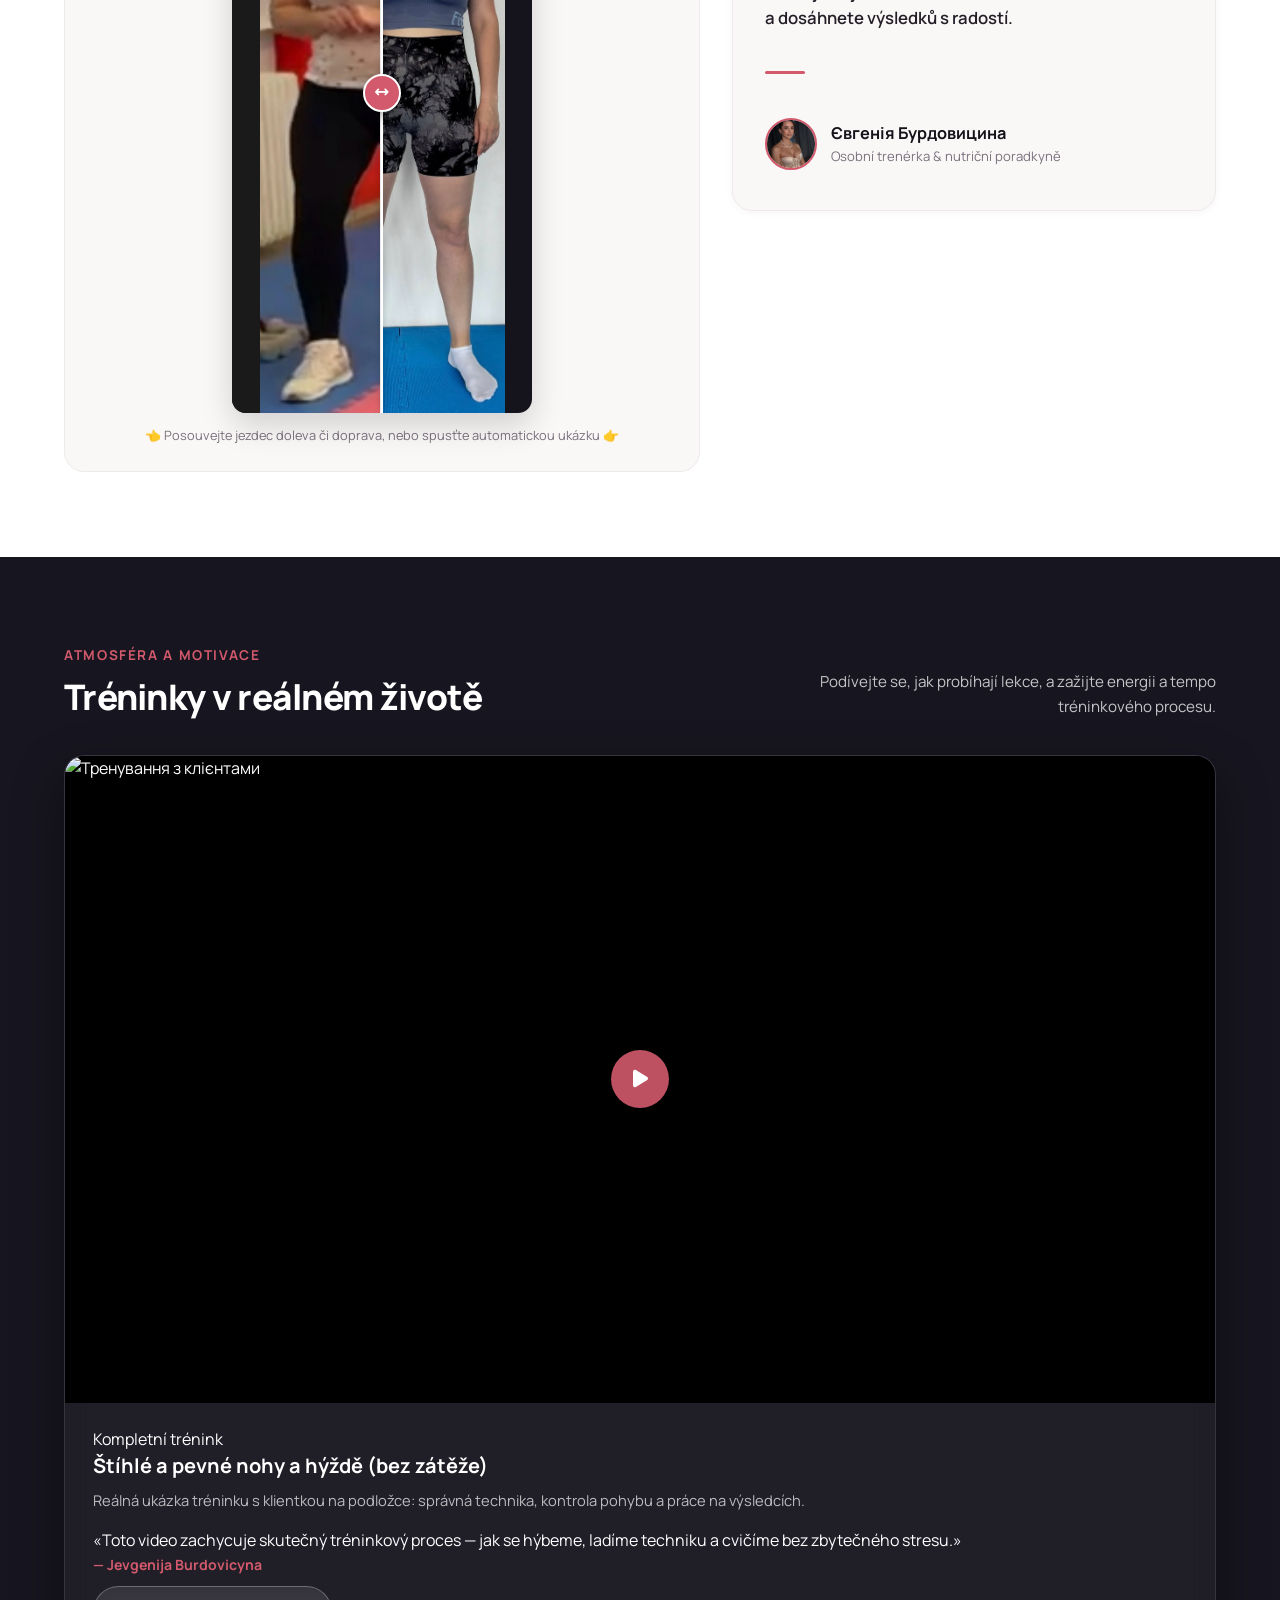
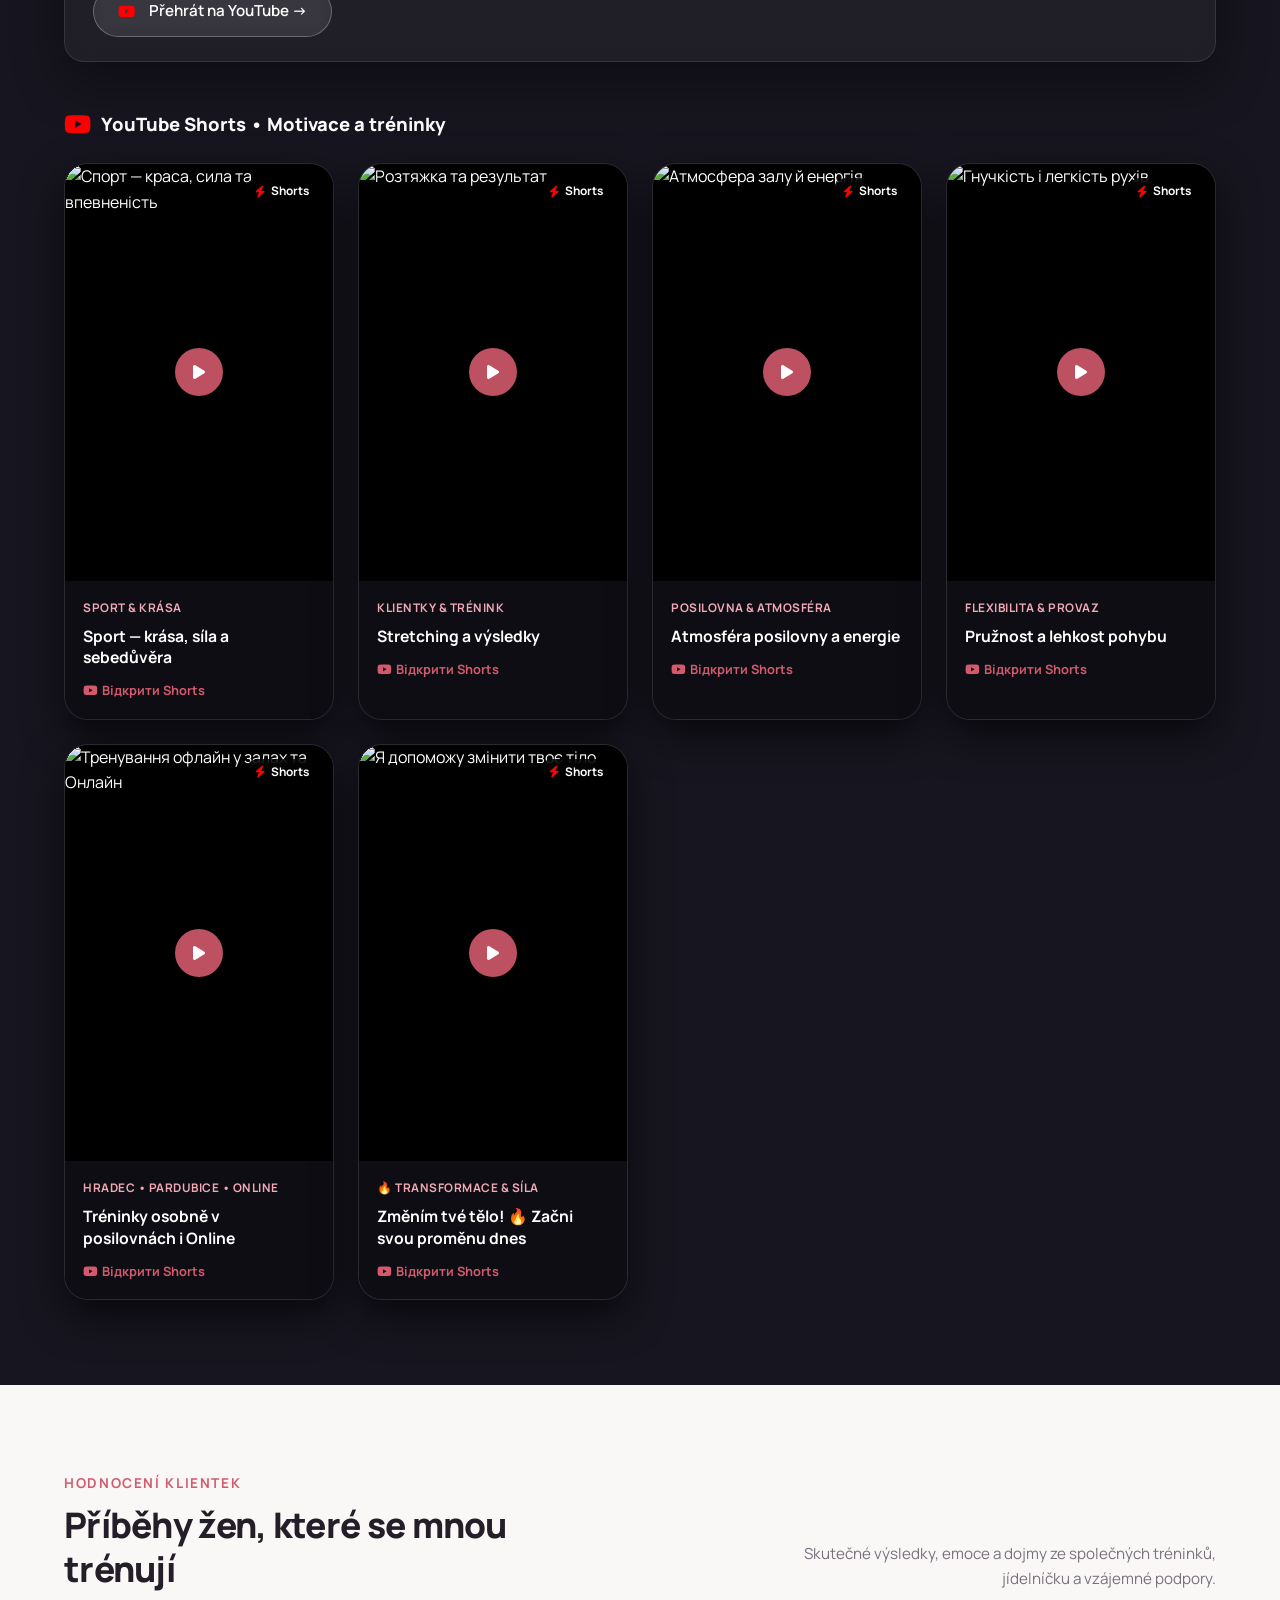
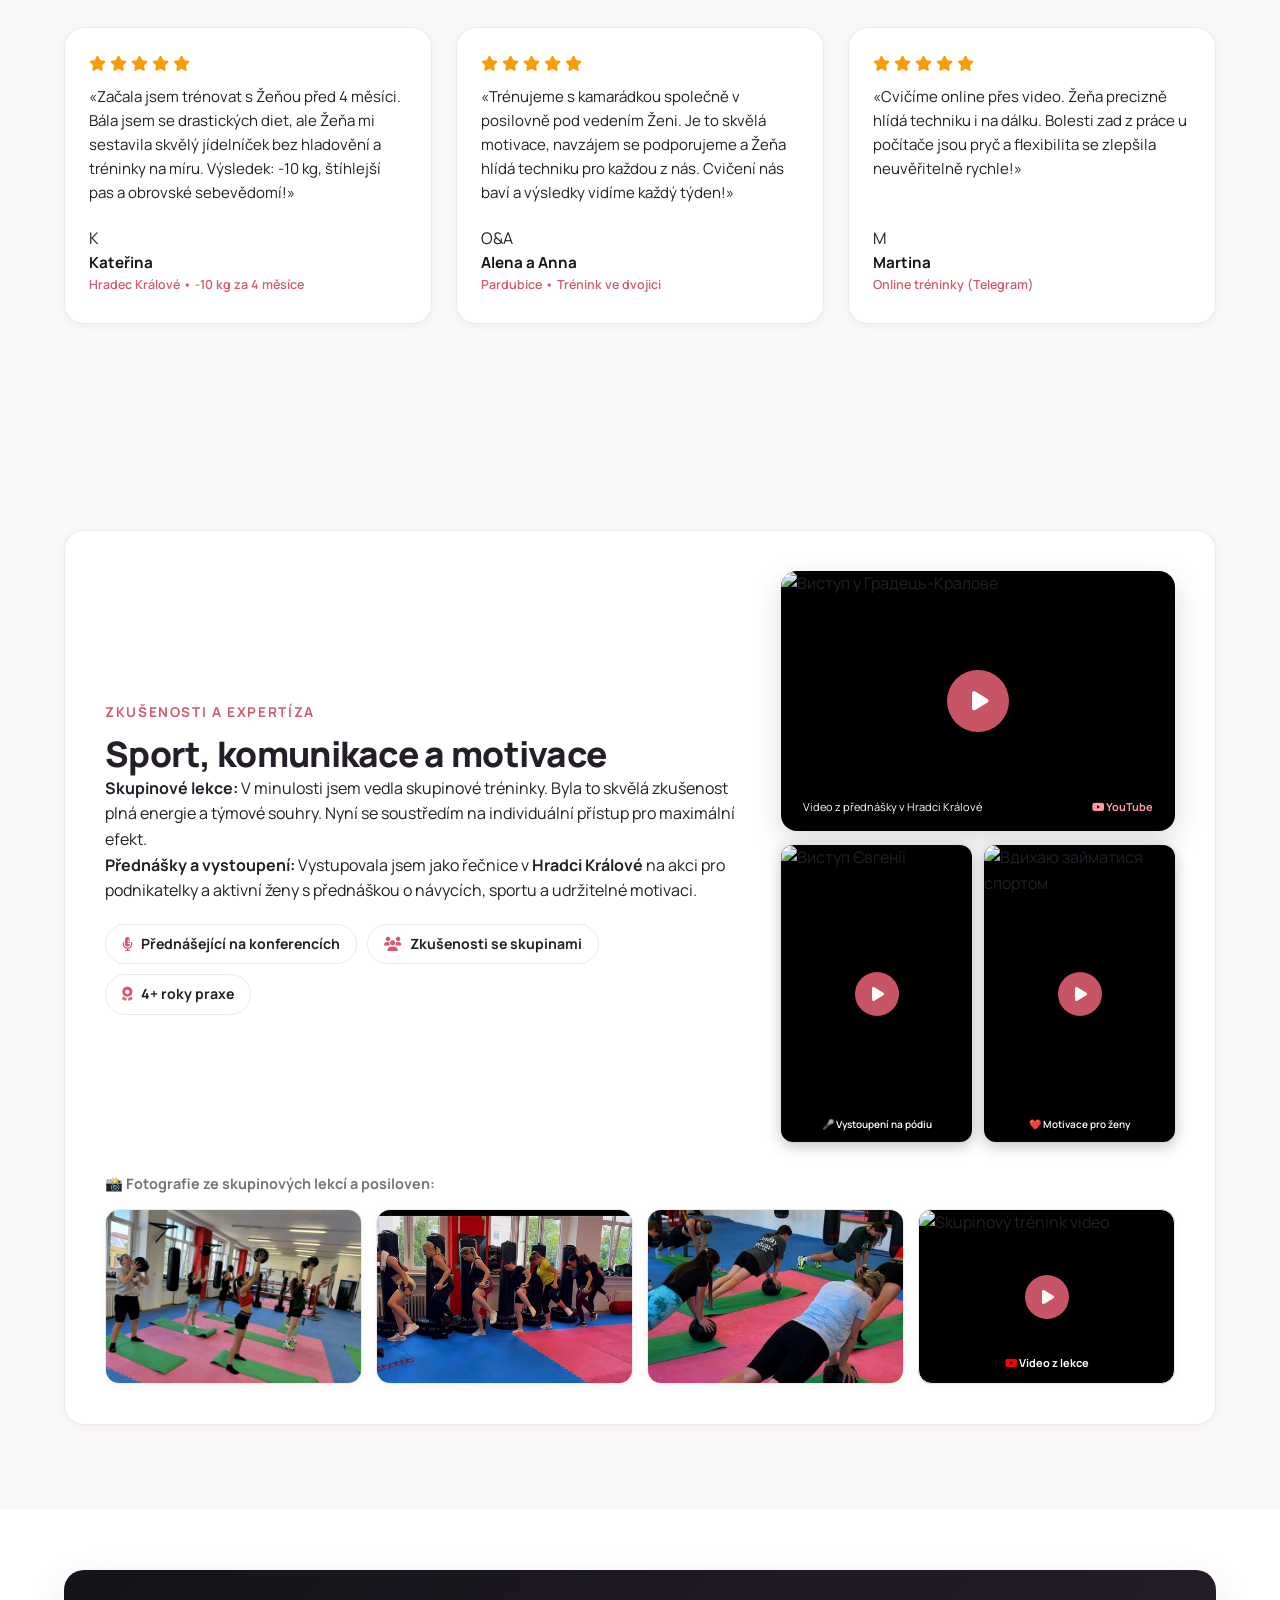
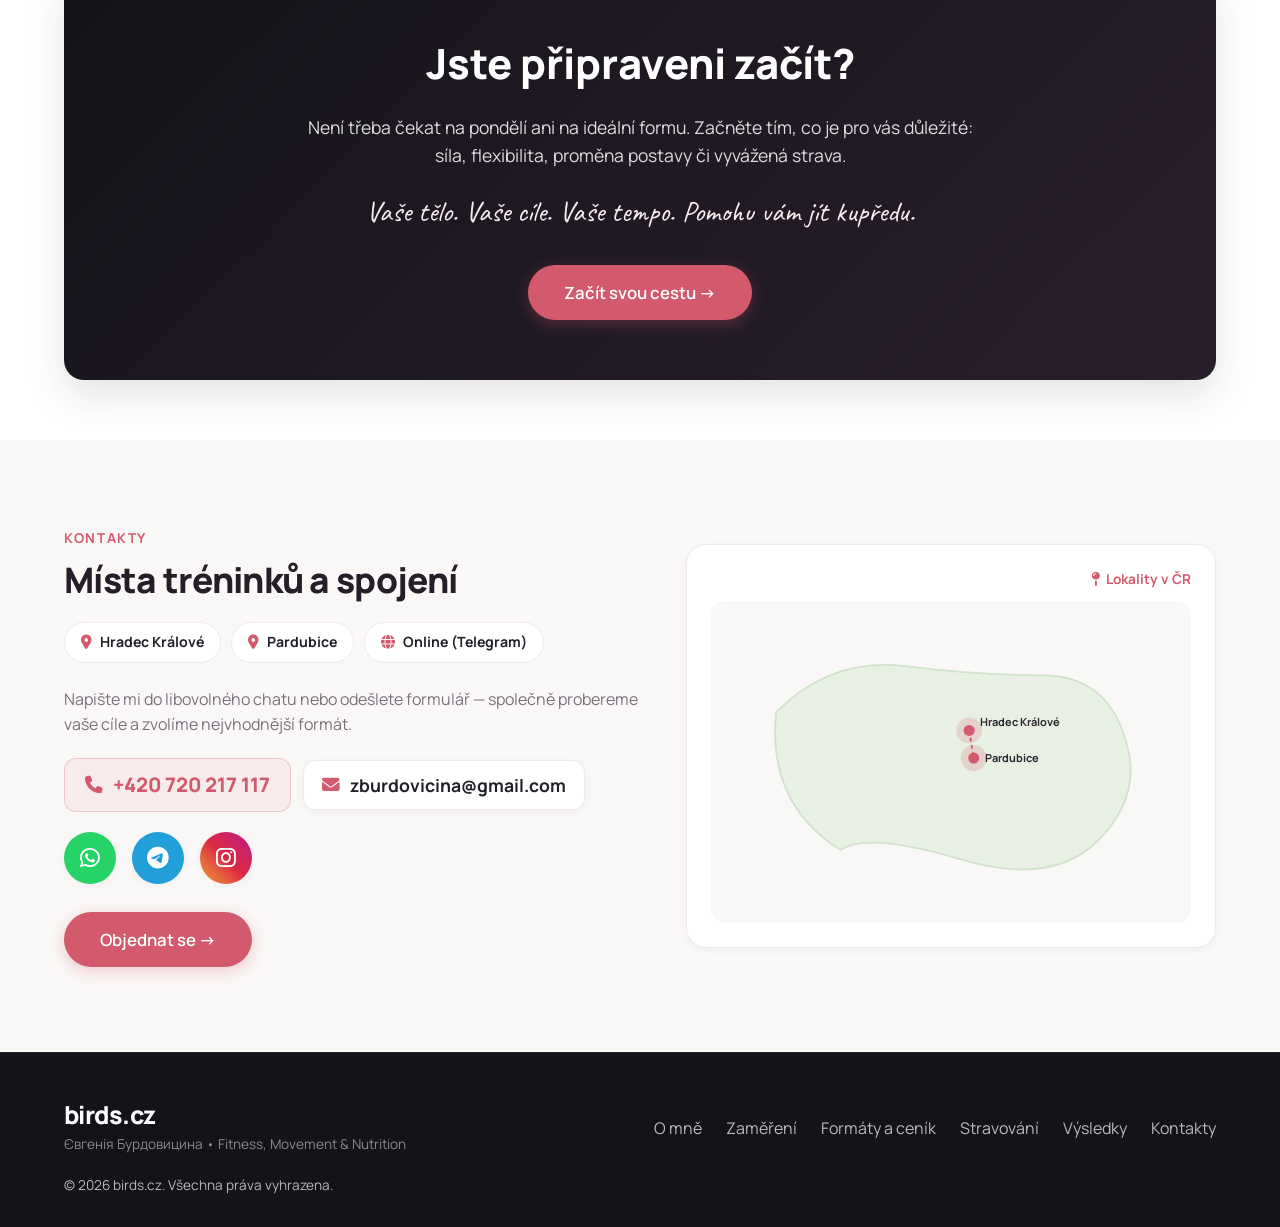
==== commit bd26afb9: "Set single-word STOP sign text to PONDĚLÍ (CZ) and ПОНЕДІЛОК (UA), add cache-busting, and fix mobile" ====
--- a/cz/index.html
+++ b/cz/index.html
@@ -63,13 +63,13 @@
   <link rel="stylesheet" href="https://cdnjs.cloudflare.com/ajax/libs/font-awesome/6.5.1/css/all.min.css" media="print" onload="this.media='all'">
   <noscript><link rel="stylesheet" href="https://cdnjs.cloudflare.com/ajax/libs/font-awesome/6.5.1/css/all.min.css"></noscript>
 
-  <link rel="stylesheet" href="../styles.css">
+  <link rel="stylesheet" href="../styles.css?v=3.5">
 </head>
 <body>
 
     <!-- ==================== RUNAWAY "START ON MONDAY" 3D STOP SIGN ==================== -->
   <div id="runaway-wrapper">
-    <div id="runaway-btn" role="button" tabindex="0" aria-label="STOP PONDĚLÍ">
+    <div id="runaway-btn" role="button" tabindex="0" aria-label="PONDĚLÍ">
       <svg class="stop-sign-svg" viewBox="0 0 180 180" width="100%" height="100%" aria-hidden="true">
         <defs>
           <radialGradient id="stopGradCZ" cx="38%" cy="32%" r="75%">
@@ -90,9 +90,7 @@
       <button id="runaway-close-btn" type="button" aria-label="Zavřít" title="Zavřít">&times;</button>
 
       <div class="runaway-sign-text">
-        <span class="stop-title" data-i18n="runaway_title">STOP</span>
-        <span class="stop-main-text" data-i18n="runaway_main">PONDĚLÍ</span>
-        <span class="stop-joke-sub" data-i18n="runaway_sub">Začnu od pondělí</span>
+        <span class="stop-main-word" data-i18n="runaway_main">PONDĚLÍ</span>
       </div>
     </div>
   </div>
@@ -1441,7 +1439,7 @@
     </div>
   </div>
 
-  <script src="../script.js" defer></script>
+  <script src="../script.js?v=3.5" defer></script>
   <!-- Floating Quick Contact Dock -->
   <aside class="floating-contact-dock" aria-label="Rychlý kontakt">
     <a href="https://t.me/candy_bird" target="_blank" rel="noopener noreferrer" class="floating-action-btn telegram-float" aria-label="Napsat na Telegram" title="Telegram">
--- a/styles.css
+++ b/styles.css
@@ -3272,58 +3272,30 @@
   width: 100%;
   height: 100%;
   pointer-events: none;
-  filter: drop-shadow(inset 0 4px 10px rgba(255, 255, 255, 0.4));
 }
 
 .runaway-sign-text {
   position: relative;
   z-index: 2;
   display: flex;
-  flex-direction: column;
   align-items: center;
   justify-content: center;
   text-align: center;
   pointer-events: none;
-  margin-top: -2px;
-}
-
-/* STOP sign headline & Pondělí in identical heavy sign typography */
-.stop-title {
+  width: 100%;
+  height: 100%;
+}
+
+/* STOP sign font: heavy, bold, uppercase Highway/Impact font */
+.stop-main-word {
   font-family: 'Impact', 'Arial Black', -apple-system, BlinkMacSystemFont, 'Segoe UI', Roboto, sans-serif;
-  font-size: 34px;
+  font-size: 30px;
   font-weight: 900;
-  letter-spacing: 2px;
-  line-height: 1;
-  color: #ffffff;
-  text-transform: uppercase;
-  text-shadow: 0 3px 6px rgba(0, 0, 0, 0.65), 0 0 2px rgba(0, 0, 0, 0.9);
-  margin-bottom: 2px;
-}
-
-.stop-main-text {
-  font-family: 'Impact', 'Arial Black', -apple-system, BlinkMacSystemFont, 'Segoe UI', Roboto, sans-serif;
-  font-size: 26px;
-  font-weight: 900;
-  letter-spacing: 1.2px;
+  letter-spacing: 1.5px;
   line-height: 1;
   text-transform: uppercase;
   color: #ffffff;
   text-shadow: 0 3px 6px rgba(0, 0, 0, 0.65), 0 0 2px rgba(0, 0, 0, 0.9);
-  margin-bottom: 5px;
-}
-
-.stop-joke-sub {
-  font-family: var(--font-main, sans-serif);
-  font-size: 9.5px;
-  font-weight: 800;
-  letter-spacing: 0.5px;
-  text-transform: uppercase;
-  color: #ffffff;
-  text-shadow: 0 2px 4px rgba(0, 0, 0, 0.7);
-  background: rgba(0, 0, 0, 0.38);
-  padding: 2px 8px;
-  border-radius: 9999px;
-  line-height: 1.2;
 }
 
 /* Close "X" Button on top-right octagon facet */
@@ -3377,23 +3349,14 @@
 
 @media (max-width: 768px) {
   #runaway-btn {
-    top: 86px;
+    top: 88px;
     width: 142px;
     height: 142px;
   }
 
-  .stop-title {
-    font-size: 28px;
-  }
-
-  .stop-main-text {
-    font-size: 21px;
-    letter-spacing: 0.8px;
-  }
-
-  .stop-joke-sub {
-    font-size: 8.5px;
-    padding: 1px 6px;
+  .stop-main-word {
+    font-size: 23px;
+    letter-spacing: 1px;
   }
 
   #runaway-close-btn {
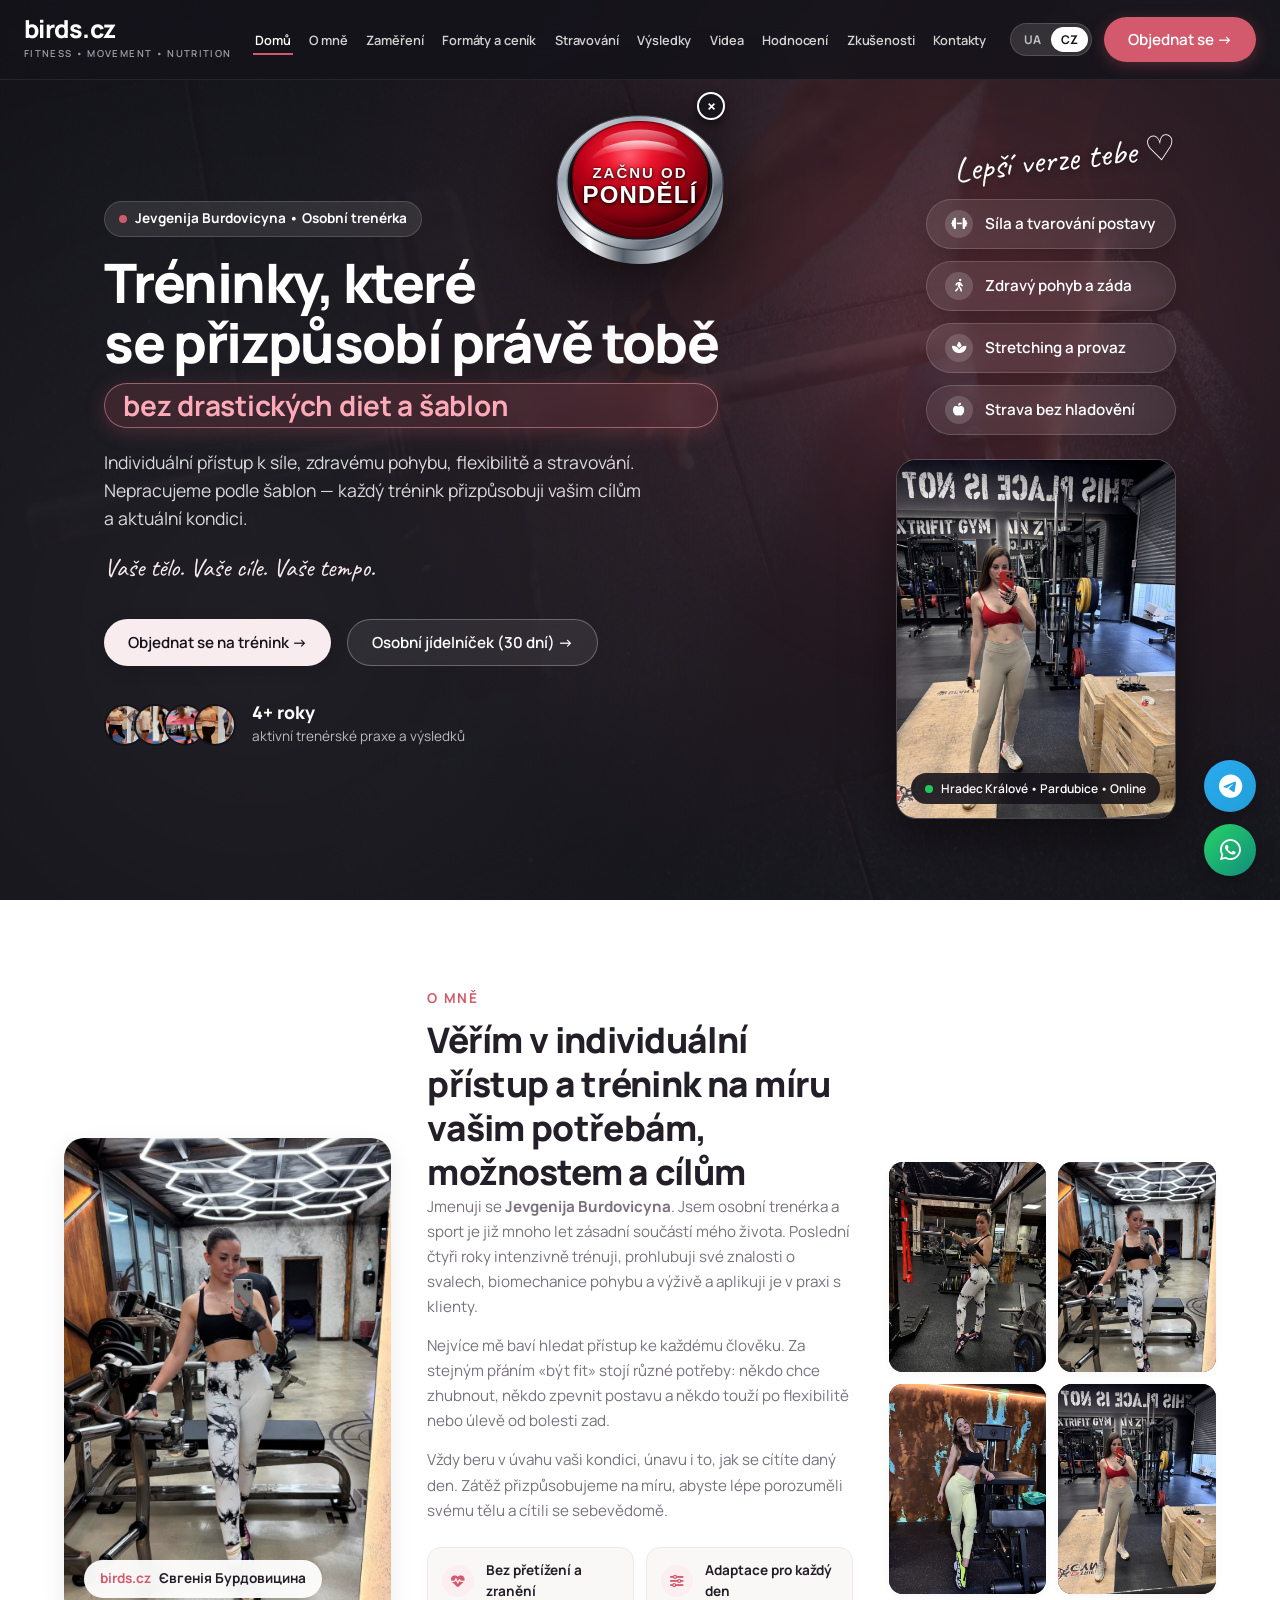
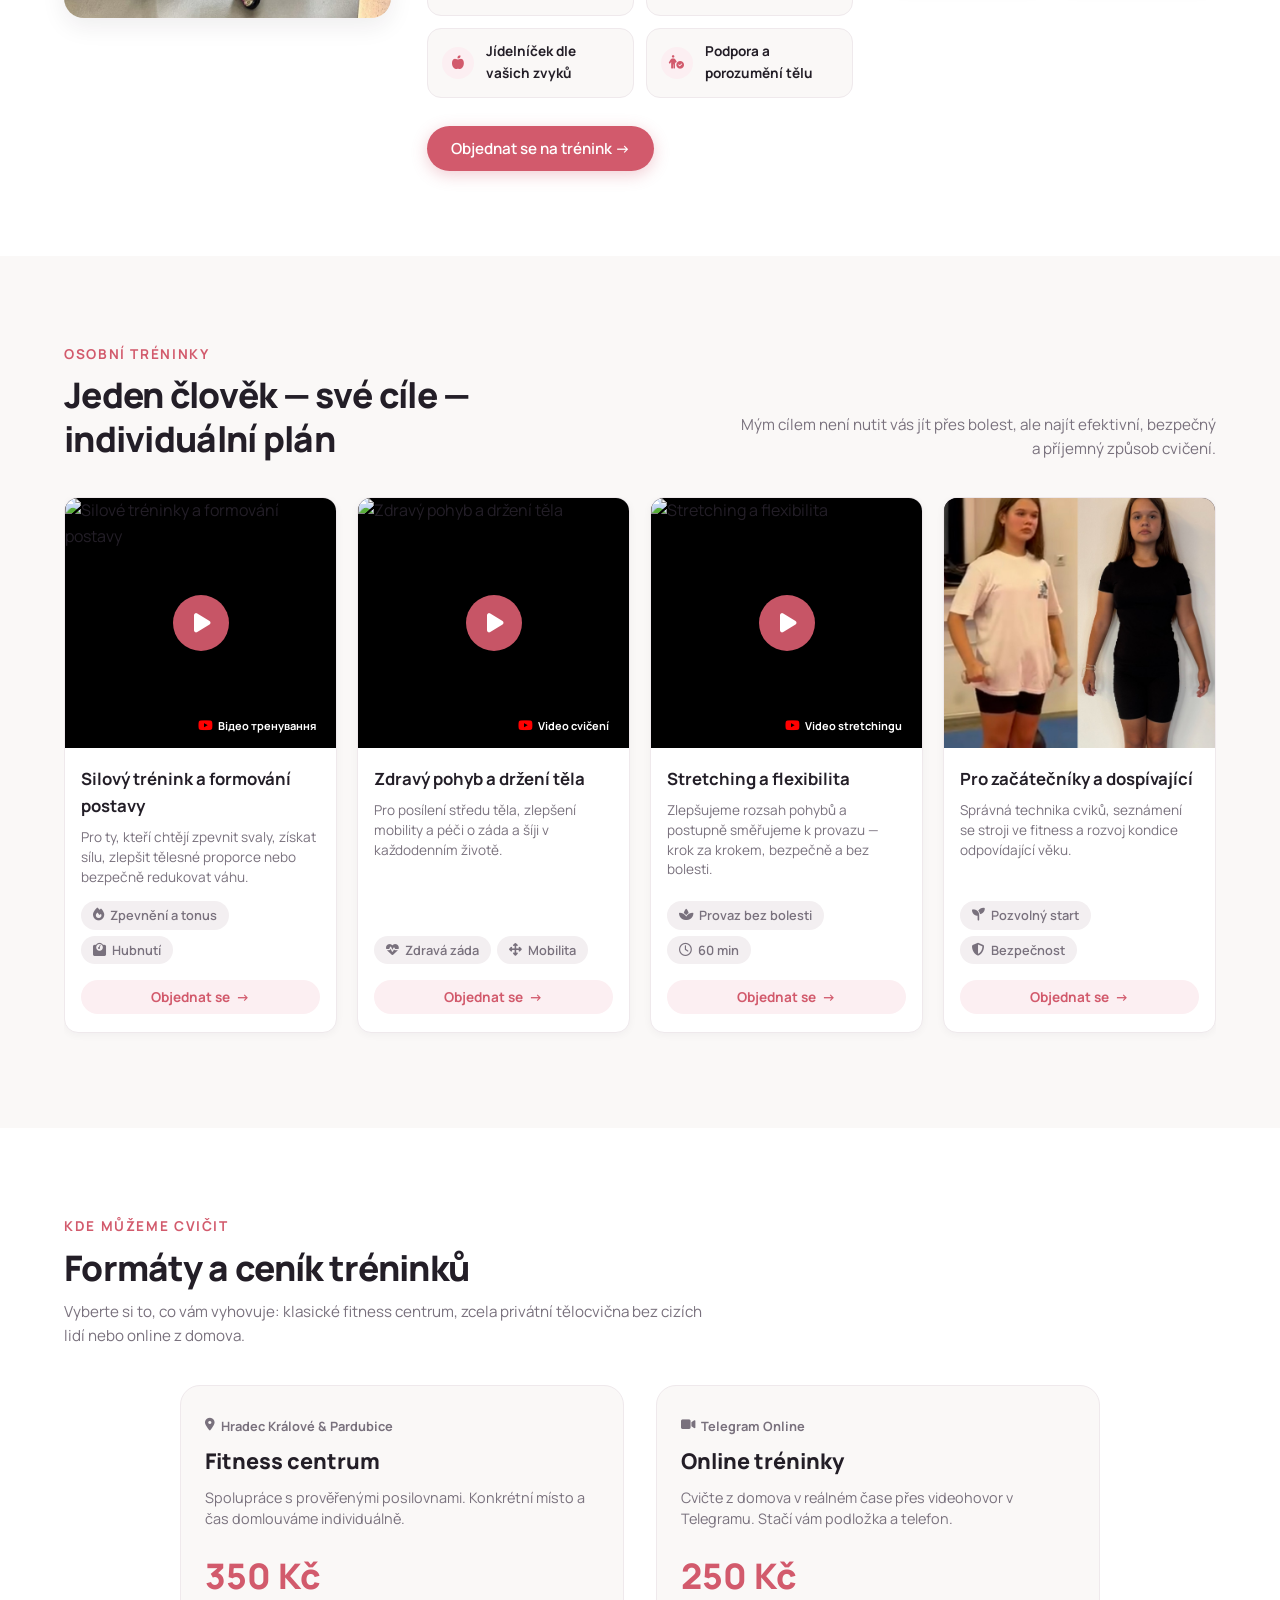
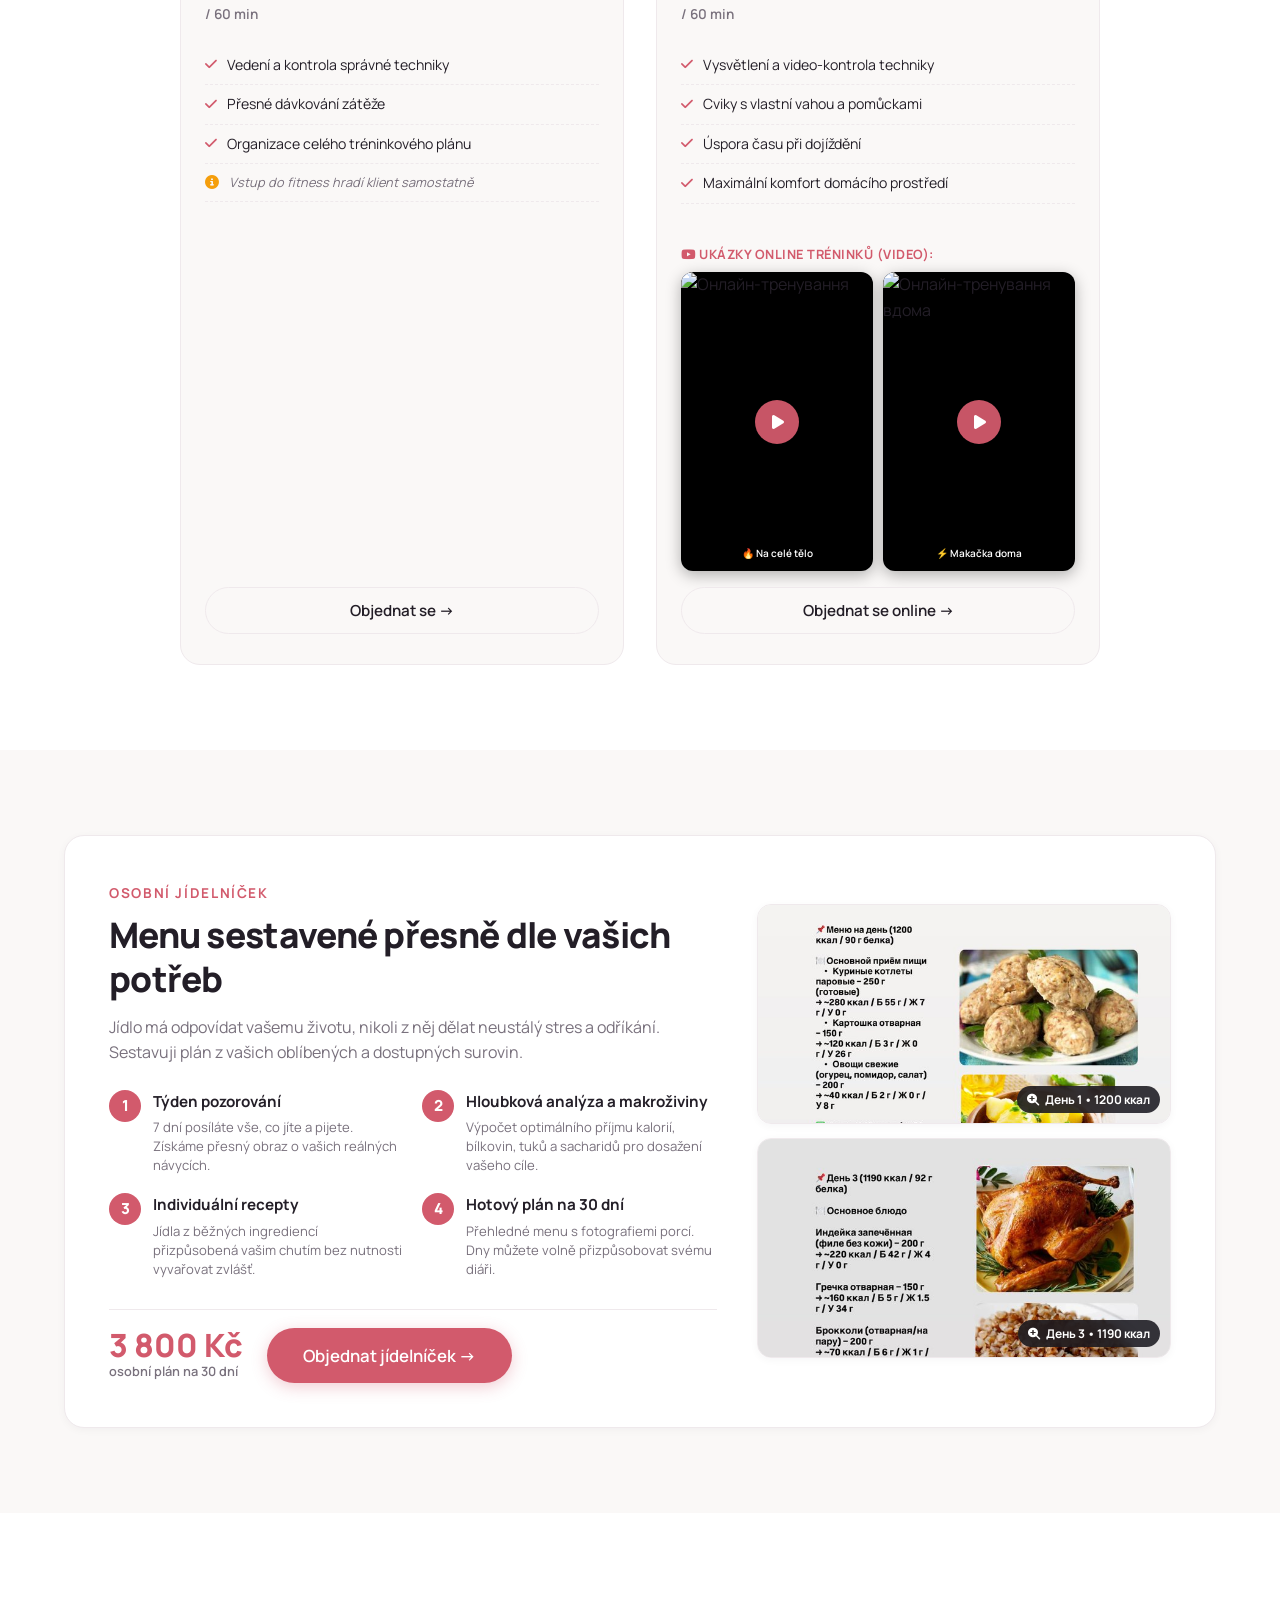
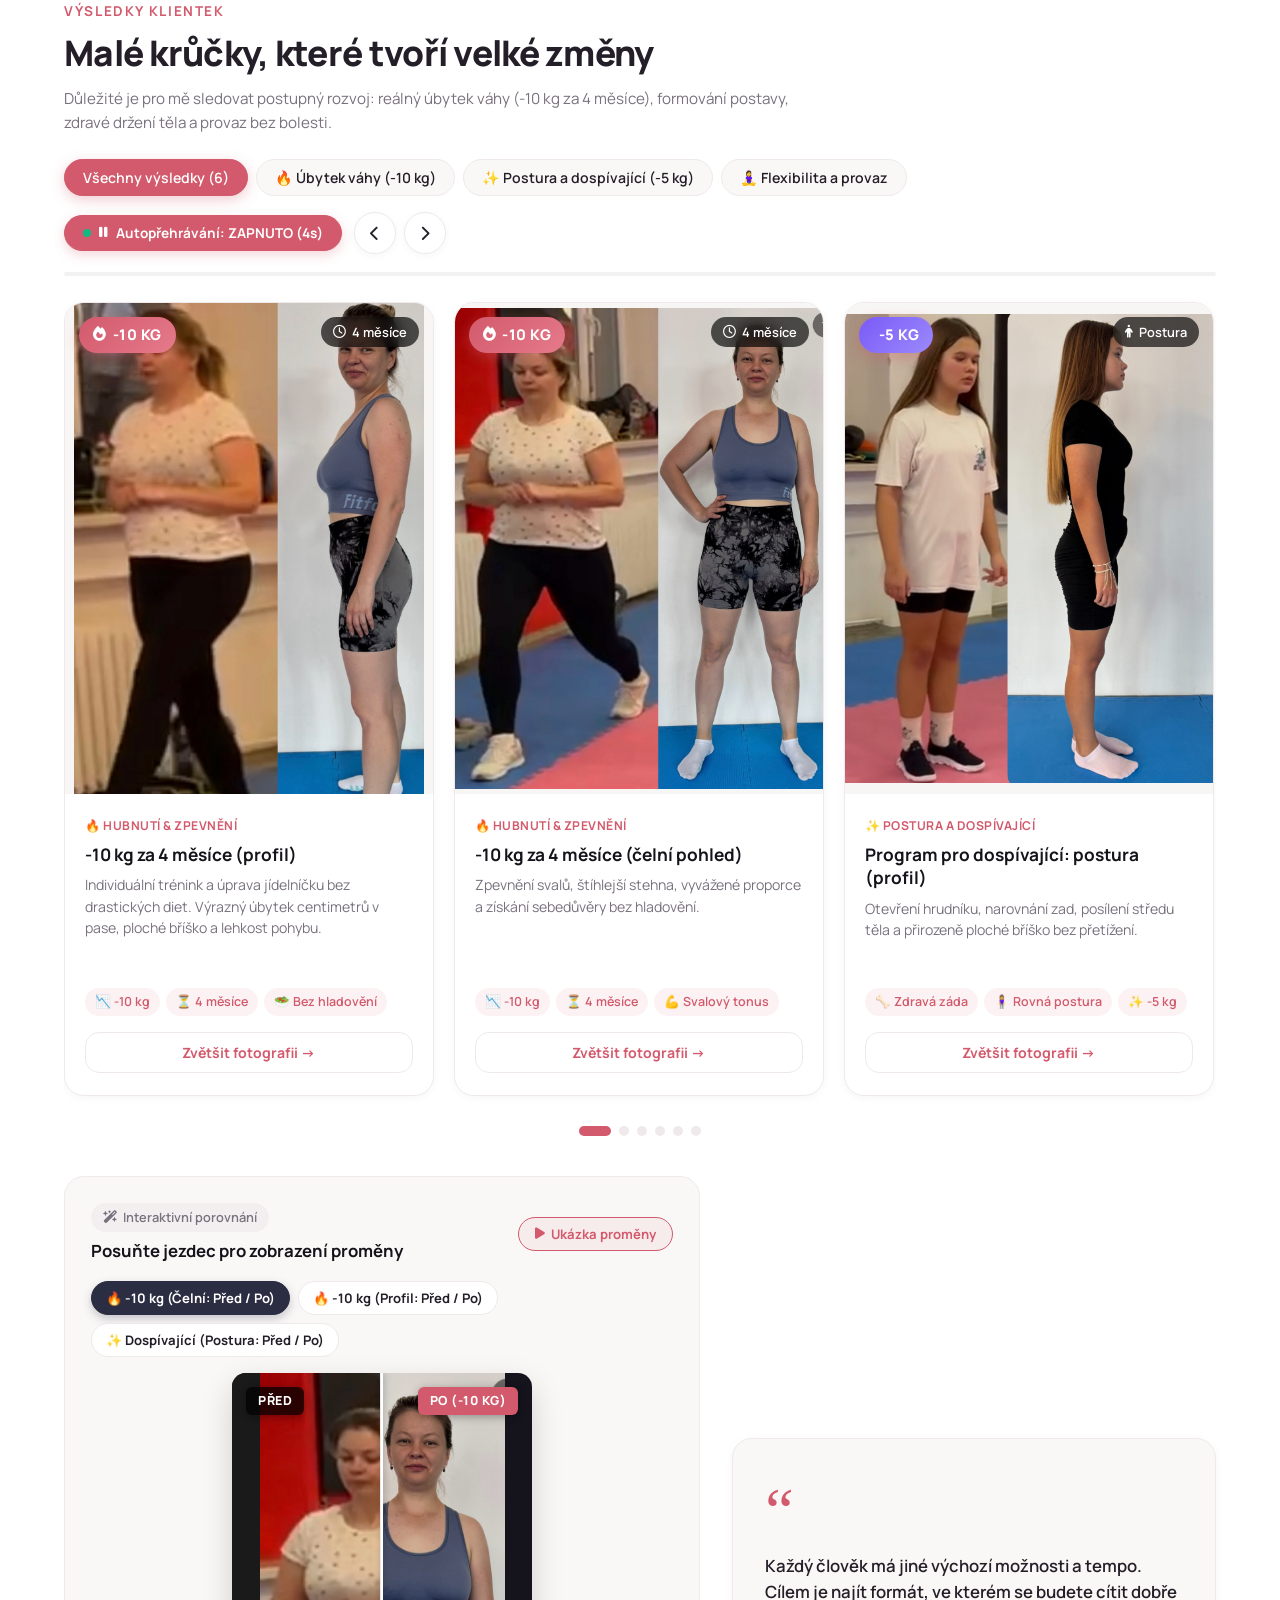
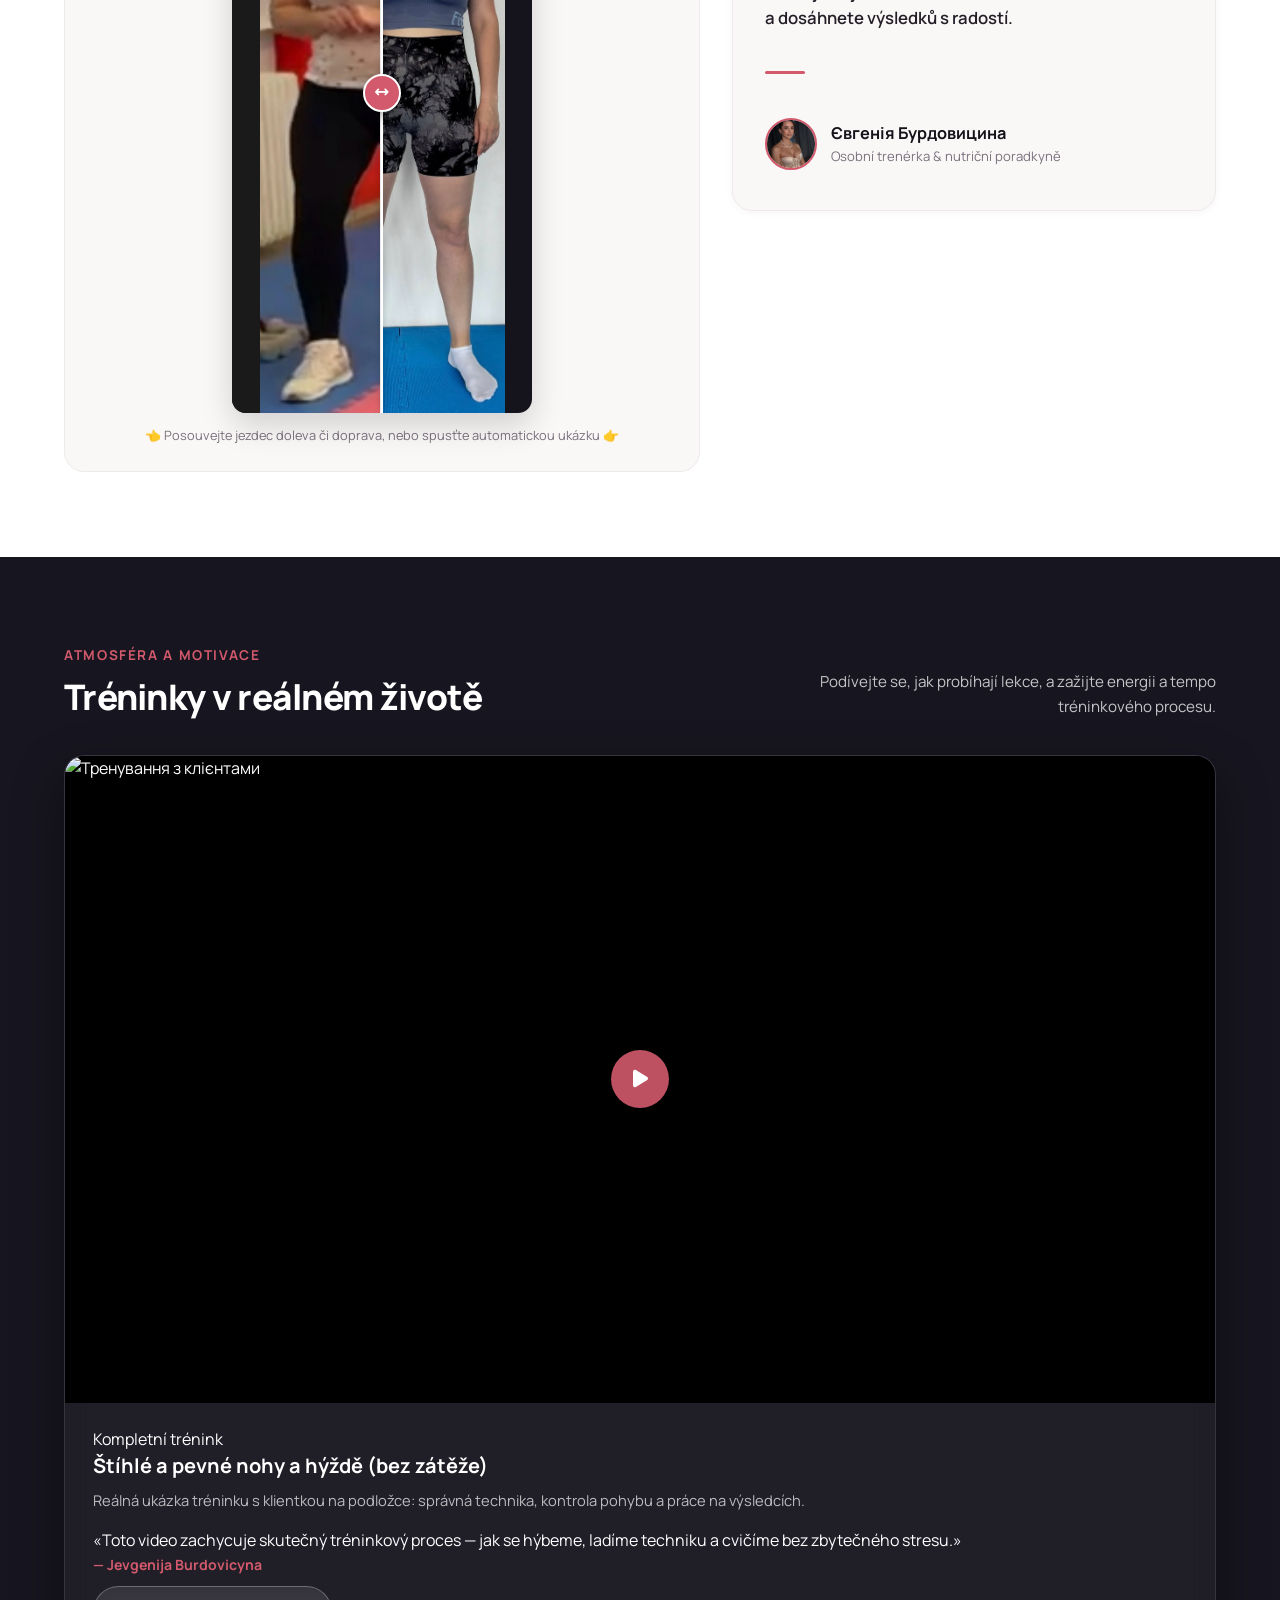
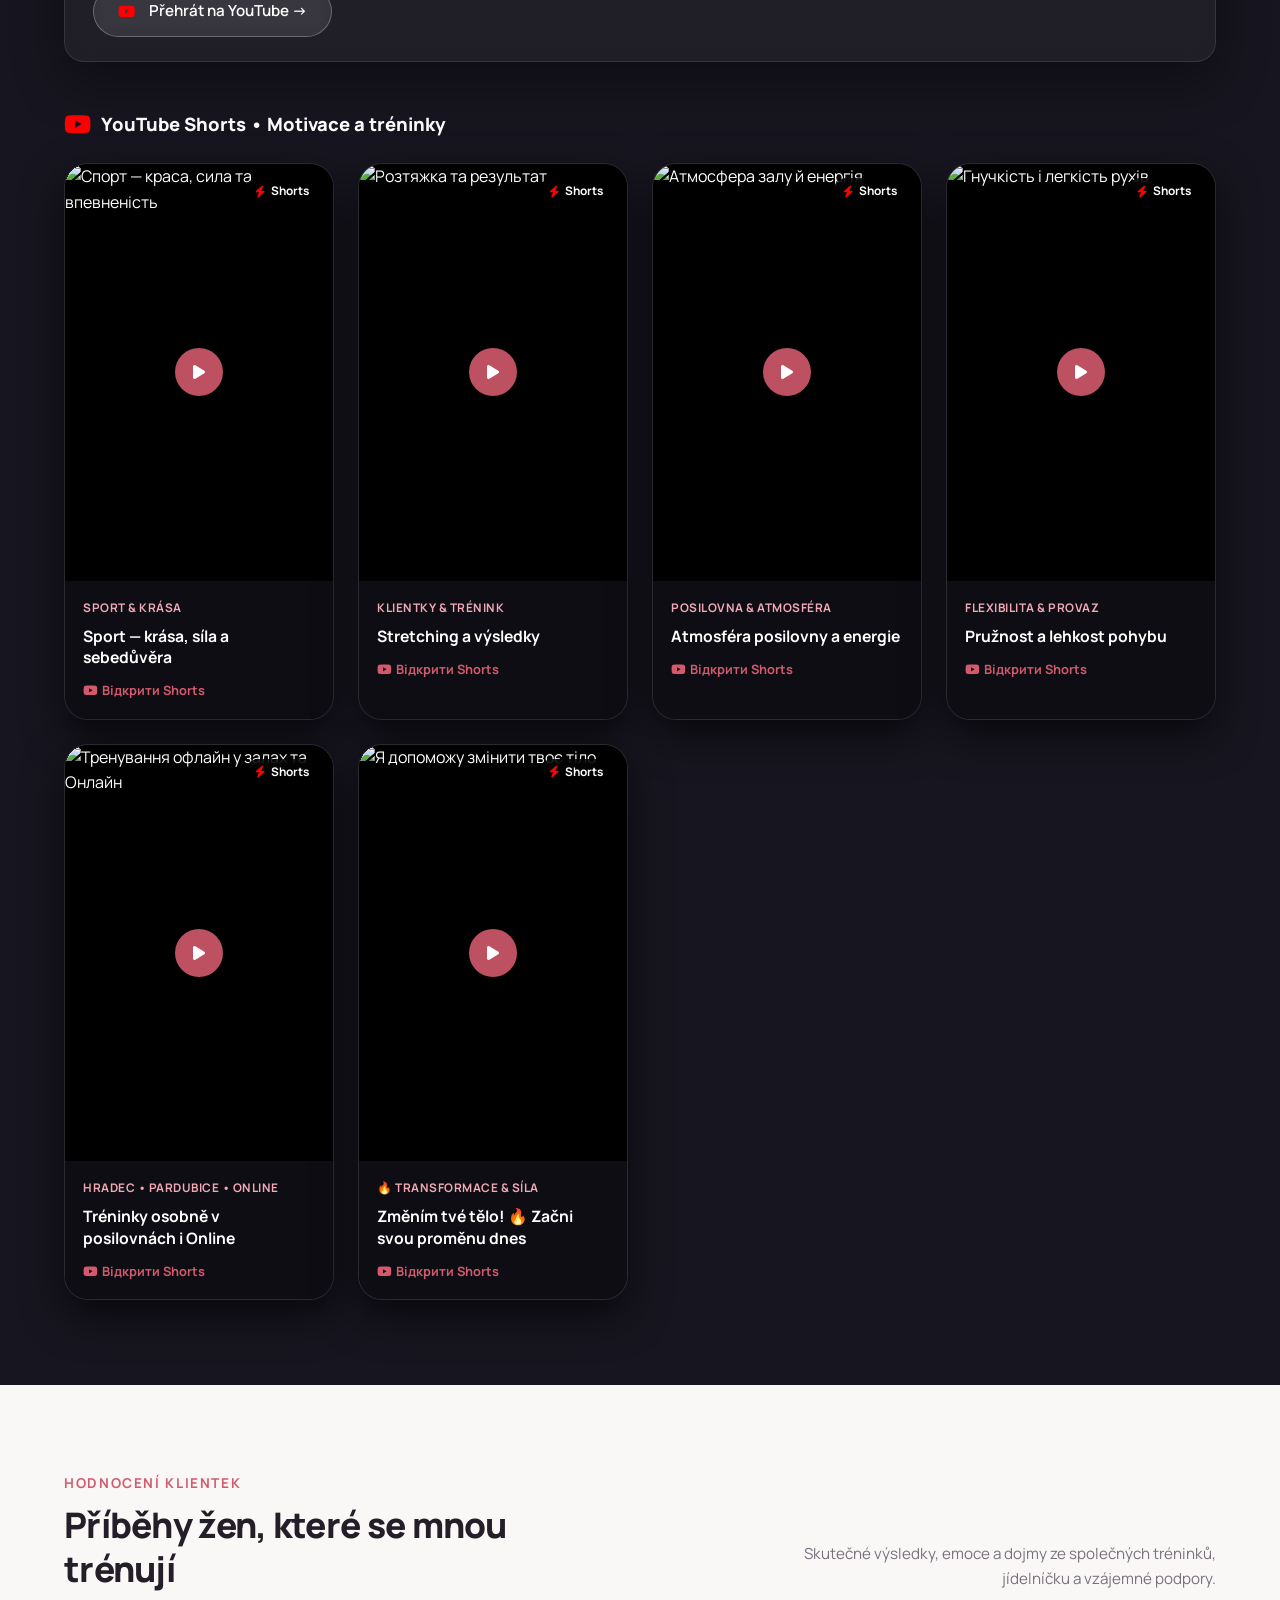
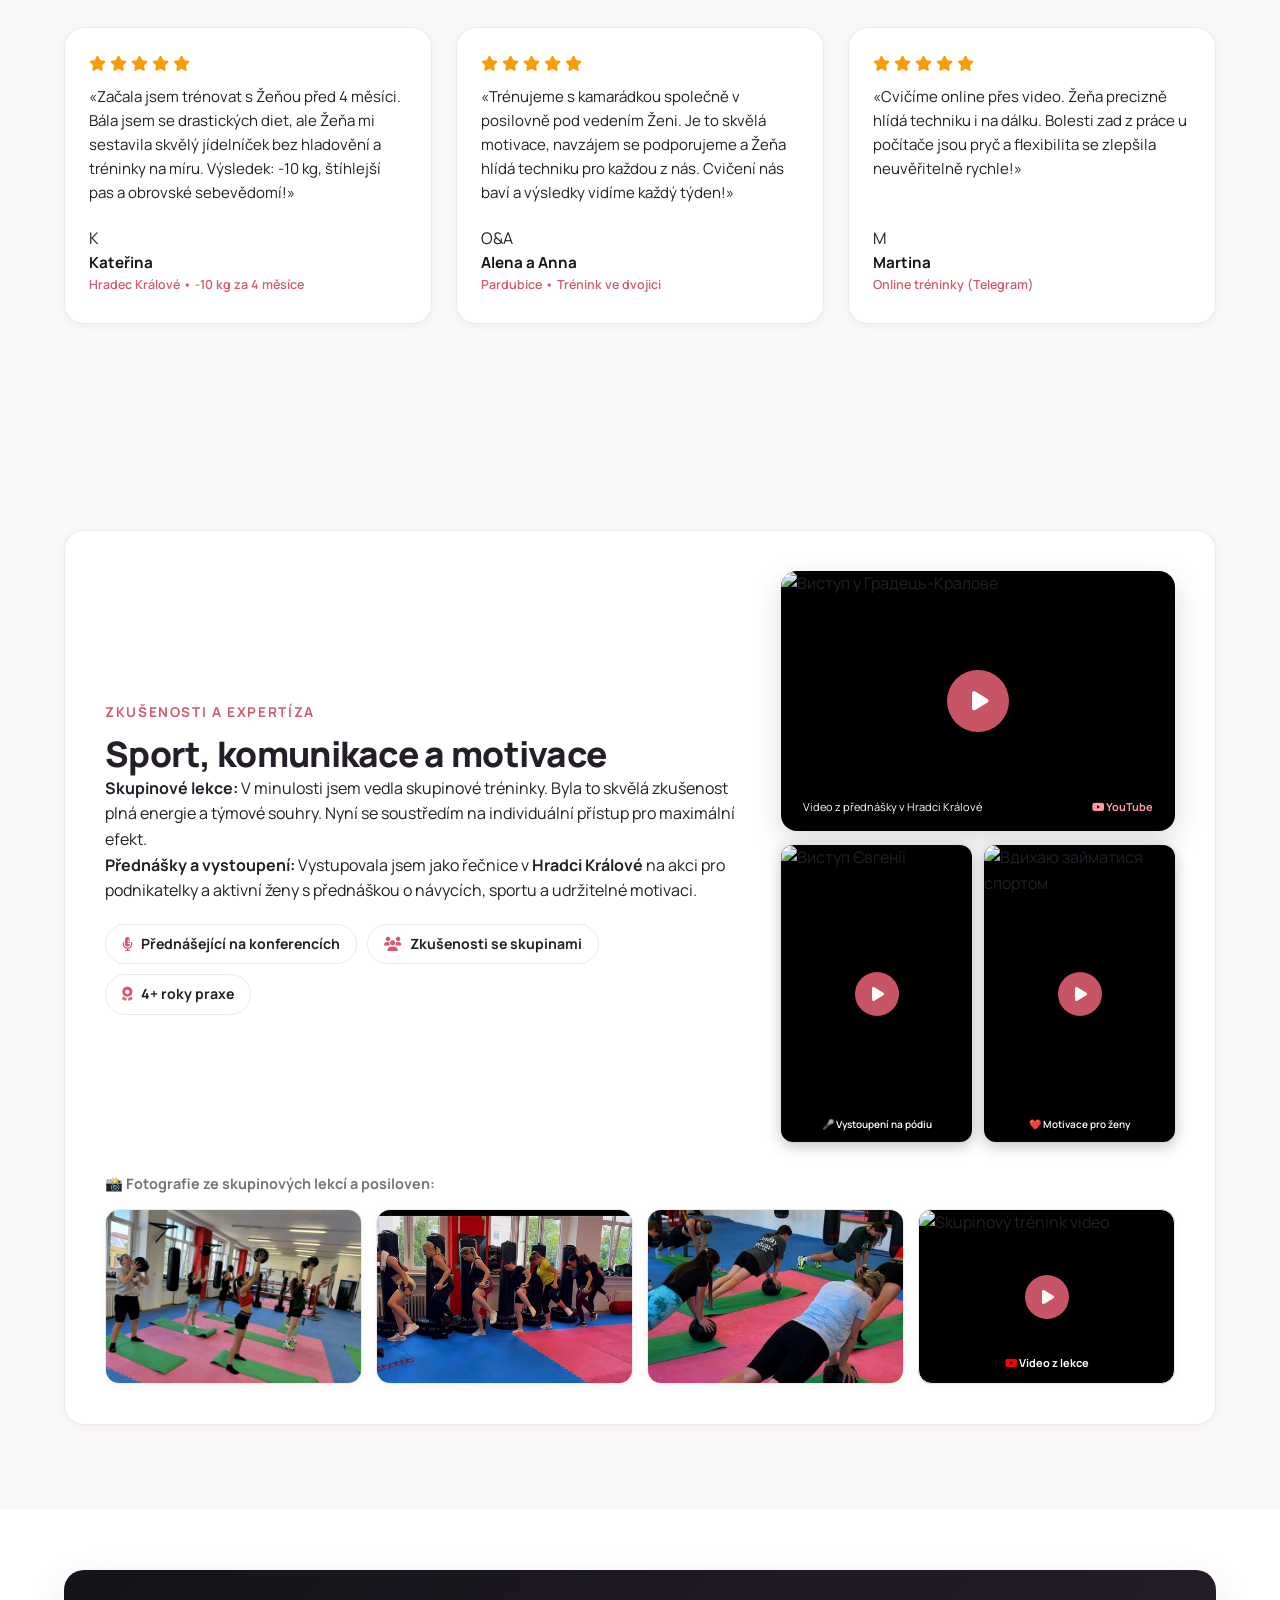
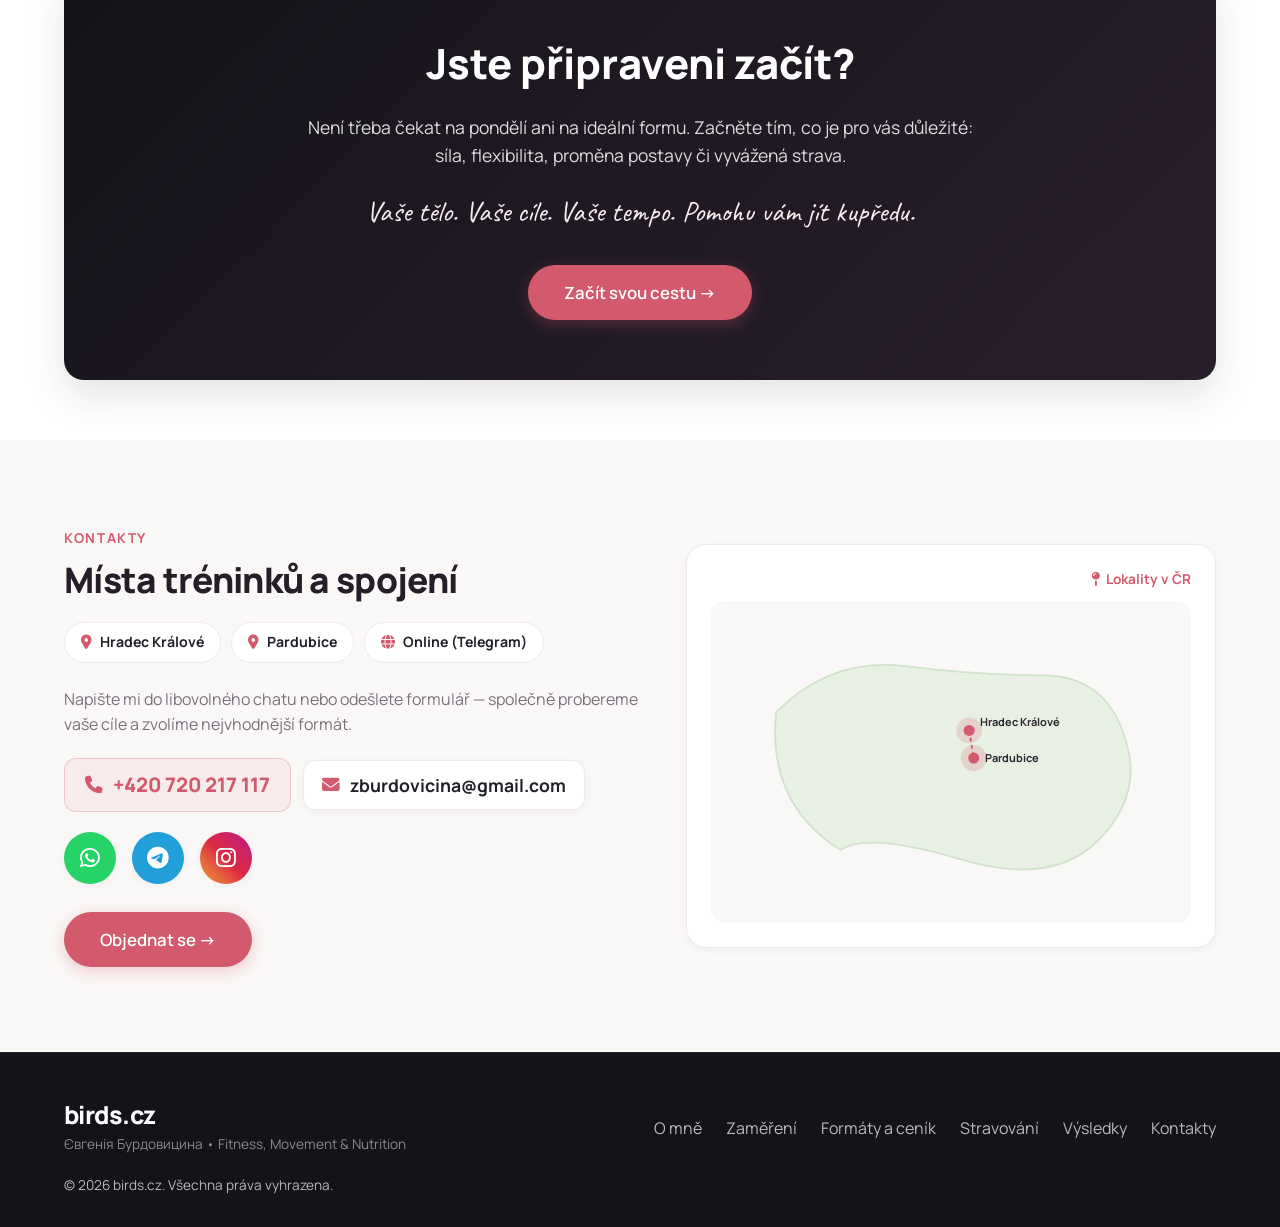
==== commit 36cfa7e8: "Transform runaway button into 3D red emergency push button with chrome bezel, gloss reflection, and " ====
--- a/cz/index.html
+++ b/cz/index.html
@@ -63,34 +63,84 @@
   <link rel="stylesheet" href="https://cdnjs.cloudflare.com/ajax/libs/font-awesome/6.5.1/css/all.min.css" media="print" onload="this.media='all'">
   <noscript><link rel="stylesheet" href="https://cdnjs.cloudflare.com/ajax/libs/font-awesome/6.5.1/css/all.min.css"></noscript>
 
-  <link rel="stylesheet" href="../styles.css?v=3.5">
+  <link rel="stylesheet" href="../styles.css?v=4.0">
 </head>
 <body>
 
-    <!-- ==================== RUNAWAY "START ON MONDAY" 3D STOP SIGN ==================== -->
+    <!-- ==================== RUNAWAY "START ON MONDAY" 3D RED EMERGENCY BUTTON ==================== -->
   <div id="runaway-wrapper">
-    <div id="runaway-btn" role="button" tabindex="0" aria-label="PONDĚLÍ">
-      <svg class="stop-sign-svg" viewBox="0 0 180 180" width="100%" height="100%" aria-hidden="true">
+    <div id="runaway-btn" role="button" tabindex="0" aria-label="ZAČNU OD PONDĚLÍ">
+      <button id="runaway-close-btn" type="button" aria-label="Zavřít" title="Zavřít" data-i18n-title="runaway_close_title">&times;</button>
+
+      <!-- 3D Red Emergency Button Graphic (Chrome Base, Bevel, 3D Dome & Gloss) -->
+      <svg class="emergency-btn-svg" viewBox="0 0 180 180" width="100%" height="100%" aria-hidden="true">
         <defs>
-          <radialGradient id="stopGradCZ" cx="38%" cy="32%" r="75%">
-            <stop offset="0%" stop-color="#ff4759" />
-            <stop offset="42%" stop-color="#d90429" />
-            <stop offset="85%" stop-color="#9a0012" />
-            <stop offset="100%" stop-color="#67000b" />
+          <!-- Chrome Metallic Wall / Extrusion Gradient -->
+          <linearGradient id="chromeWallCZ" x1="0%" y1="0%" x2="100%" y2="0%">
+            <stop offset="0%" stop-color="#7a8490" />
+            <stop offset="20%" stop-color="#ffffff" />
+            <stop offset="40%" stop-color="#555d67" />
+            <stop offset="65%" stop-color="#ced5dc" />
+            <stop offset="85%" stop-color="#495059" />
+            <stop offset="100%" stop-color="#8b95a0" />
+          </linearGradient>
+
+          <!-- Chrome Bezel Top Face Gradient -->
+          <linearGradient id="chromeTopCZ" x1="0%" y1="0%" x2="100%" y2="100%">
+            <stop offset="0%" stop-color="#ffffff" />
+            <stop offset="25%" stop-color="#9da7b3" />
+            <stop offset="50%" stop-color="#ffffff" />
+            <stop offset="75%" stop-color="#646d79" />
+            <stop offset="100%" stop-color="#d6dde4" />
+          </linearGradient>
+
+          <!-- Red Dome Radial Gradient -->
+          <radialGradient id="redDomeCZ" cx="42%" cy="32%" r="68%">
+            <stop offset="0%" stop-color="#ff5c6f" />
+            <stop offset="25%" stop-color="#ee162d" />
+            <stop offset="55%" stop-color="#b80016" />
+            <stop offset="85%" stop-color="#7d000e" />
+            <stop offset="100%" stop-color="#450007" />
           </radialGradient>
+
+          <!-- Red Button Skirt Gradient -->
+          <linearGradient id="redSkirtCZ" x1="0%" y1="0%" x2="0%" y2="100%">
+            <stop offset="0%" stop-color="#c40019" />
+            <stop offset="100%" stop-color="#54000a" />
+          </linearGradient>
+
+          <!-- Specular High-Gloss Reflection Gradient -->
+          <linearGradient id="glossCZ" x1="0%" y1="0%" x2="0%" y2="100%">
+            <stop offset="0%" stop-color="#ffffff" stop-opacity="0.8" />
+            <stop offset="45%" stop-color="#ffffff" stop-opacity="0.2" />
+            <stop offset="100%" stop-color="#ffffff" stop-opacity="0" />
+          </linearGradient>
         </defs>
-        <!-- Outer metallic white border -->
-        <polygon points="52.7,2 127.3,2 178,52.7 178,127.3 127.3,178 52.7,178 2,127.3 2,52.7"
-                 fill="url(#stopGradCZ)" stroke="#ffffff" stroke-width="4.5" stroke-linejoin="round" />
-        <!-- Inner classic white stripe -->
-        <polygon points="56,8 124,8 172,56 172,124 124,172 56,172 8,124 8,56"
-                 fill="none" stroke="#ffffff" stroke-width="3" stroke-linejoin="round" opacity="0.95" />
+
+        <!-- Chrome Base 3D Extrusion Wall -->
+        <path d="M 6 92 A 84 68 0 0 0 174 92 L 174 106 A 84 68 0 0 1 6 106 Z" fill="url(#chromeWallCZ)" />
+
+        <!-- Chrome Base Top Ring Surface -->
+        <ellipse cx="90" cy="92" rx="84" ry="68" fill="url(#chromeTopCZ)" stroke="#414750" stroke-width="1.2" />
+
+        <!-- Inner Recessed Housing Groove -->
+        <ellipse cx="90" cy="90" rx="74" ry="60" fill="#15171b" stroke="#85909c" stroke-width="1.5" />
+        <ellipse cx="90" cy="90" rx="71" ry="57" fill="#090a0c" />
+
+        <!-- Red Push-Button 3D Cylinder Skirt -->
+        <path d="M 22 84 A 68 54 0 0 0 158 84 L 158 94 A 68 54 0 0 1 22 94 Z" fill="url(#redSkirtCZ)" />
+
+        <!-- Red Button Domed Face -->
+        <ellipse cx="90" cy="84" rx="68" ry="54" fill="url(#redDomeCZ)" stroke="#80000d" stroke-width="1.2" />
+
+        <!-- Specular Highlight Arc and Oval -->
+        <path d="M 40 70 C 50 42, 130 42, 140 70 C 124 54, 56 54, 40 70 Z" fill="url(#glossCZ)" />
+        <ellipse cx="90" cy="52" rx="38" ry="14" fill="url(#glossCZ)" opacity="0.6" />
       </svg>
 
-      <button id="runaway-close-btn" type="button" aria-label="Zavřít" title="Zavřít">&times;</button>
-
       <div class="runaway-sign-text">
-        <span class="stop-main-word" data-i18n="runaway_main">PONDĚLÍ</span>
+        <span class="stop-line-1" data-i18n="runaway_line_1">ZAČNU OD</span>
+        <span class="stop-line-2" data-i18n="runaway_line_2">PONDĚLÍ</span>
       </div>
     </div>
   </div>
@@ -1439,7 +1489,7 @@
     </div>
   </div>
 
-  <script src="../script.js?v=3.5" defer></script>
+  <script src="../script.js?v=4.0" defer></script>
   <!-- Floating Quick Contact Dock -->
   <aside class="floating-contact-dock" aria-label="Rychlý kontakt">
     <a href="https://t.me/candy_bird" target="_blank" rel="noopener noreferrer" class="floating-action-btn telegram-float" aria-label="Napsat na Telegram" title="Telegram">
--- a/styles.css
+++ b/styles.css
@@ -3236,7 +3236,7 @@
   color: #FFFFFF;
 }
 
-/* ==================== RUNAWAY "START ON MONDAY" 3D OCTAGONAL STOP SIGN ==================== */
+/* ==================== RUNAWAY "START ON MONDAY" 3D RED EMERGENCY BUTTON ==================== */
 #runaway-wrapper {
   position: relative;
   width: 100%;
@@ -3246,7 +3246,7 @@
 
 #runaway-btn {
   position: fixed;
-  top: 96px;
+  top: 92px;
   left: 50%;
   transform: translateX(-50%);
   width: 178px;
@@ -3258,58 +3258,71 @@
   justify-content: center;
   box-sizing: border-box;
   z-index: 9999;
-  filter: drop-shadow(0 16px 36px rgba(0, 0, 0, 0.55));
+  filter: drop-shadow(0 16px 36px rgba(0, 0, 0, 0.65));
   transition: transform 0.16s ease, left 0.22s cubic-bezier(0.18, 0.89, 0.32, 1.28), top 0.22s cubic-bezier(0.18, 0.89, 0.32, 1.28);
   animation: runawayBreathe 2.8s ease-in-out infinite;
   touch-action: manipulation;
   -webkit-tap-highlight-color: transparent;
 }
 
-.stop-sign-svg {
+.emergency-btn-svg {
   position: absolute;
   top: 0;
   left: 0;
   width: 100%;
   height: 100%;
   pointer-events: none;
+  display: block;
 }
 
 .runaway-sign-text {
   position: relative;
   z-index: 2;
   display: flex;
+  flex-direction: column;
   align-items: center;
   justify-content: center;
   text-align: center;
   pointer-events: none;
   width: 100%;
   height: 100%;
-}
-
-/* STOP sign font: heavy, bold, uppercase Highway/Impact font */
-.stop-main-word {
+  padding-top: 10px;
+  box-sizing: border-box;
+  text-transform: uppercase;
   font-family: 'Impact', 'Arial Black', -apple-system, BlinkMacSystemFont, 'Segoe UI', Roboto, sans-serif;
-  font-size: 30px;
+  color: #ffffff;
+  line-height: 1.05;
+  text-shadow: 
+    0 2px 5px rgba(0, 0, 0, 0.85),
+    0 0 2px rgba(0, 0, 0, 0.95);
+}
+
+.stop-line-1 {
+  font-size: 15px;
+  font-weight: 800;
+  letter-spacing: 2px;
+  opacity: 0.96;
+  margin-bottom: 2px;
+}
+
+.stop-line-2 {
+  font-size: 24px;
   font-weight: 900;
-  letter-spacing: 1.5px;
-  line-height: 1;
-  text-transform: uppercase;
-  color: #ffffff;
-  text-shadow: 0 3px 6px rgba(0, 0, 0, 0.65), 0 0 2px rgba(0, 0, 0, 0.9);
-}
-
-/* Close "X" Button on top-right octagon facet */
+  letter-spacing: 1.2px;
+}
+
+/* Close "X" Button on top-right of chrome ring */
 #runaway-close-btn {
   position: absolute;
-  top: 2px;
-  right: 6px;
-  width: 30px;
-  height: 30px;
+  top: 0px;
+  right: 4px;
+  width: 28px;
+  height: 28px;
   border-radius: 50%;
   background: #18151D;
   color: #FFFFFF;
   border: 2px solid #FFFFFF;
-  font-size: 19px;
+  font-size: 18px;
   font-weight: 700;
   line-height: 1;
   display: flex;
@@ -3317,8 +3330,8 @@
   justify-content: center;
   cursor: pointer;
   z-index: 20;
-  box-shadow: 0 4px 12px rgba(0, 0, 0, 0.55);
-  transition: transform 0.2s ease, background-color 0.2s ease, color 0.2s ease;
+  box-shadow: 0 4px 12px rgba(0, 0, 0, 0.6);
+  transition: transform 0.2s ease, background 0.2s ease, color 0.2s ease;
   pointer-events: auto;
   touch-action: manipulation;
   padding: 0;
@@ -3334,7 +3347,7 @@
 @keyframes runawayBreathe {
   0%, 100% {
     transform: translateX(-50%) scale(1);
-    filter: drop-shadow(0 16px 36px rgba(0, 0, 0, 0.55));
+    filter: drop-shadow(0 16px 36px rgba(0, 0, 0, 0.65));
   }
   50% {
     transform: translateX(-50%) scale(1.05);
@@ -3349,21 +3362,31 @@
 
 @media (max-width: 768px) {
   #runaway-btn {
-    top: 88px;
-    width: 142px;
-    height: 142px;
-  }
-
-  .stop-main-word {
-    font-size: 23px;
+    top: 82px;
+    width: 144px;
+    height: 144px;
+  }
+
+  .runaway-sign-text {
+    padding-top: 8px;
+  }
+
+  .stop-line-1 {
+    font-size: 13px;
+    letter-spacing: 1.5px;
+  }
+
+  .stop-line-2 {
+    font-size: 20px;
     letter-spacing: 1px;
   }
 
   #runaway-close-btn {
-    width: 26px;
-    height: 26px;
-    font-size: 16px;
-    top: 0;
-    right: 4px;
-  }
-}
+    width: 25px;
+    height: 25px;
+    font-size: 15px;
+    top: -2px;
+    right: 2px;
+  }
+}
+
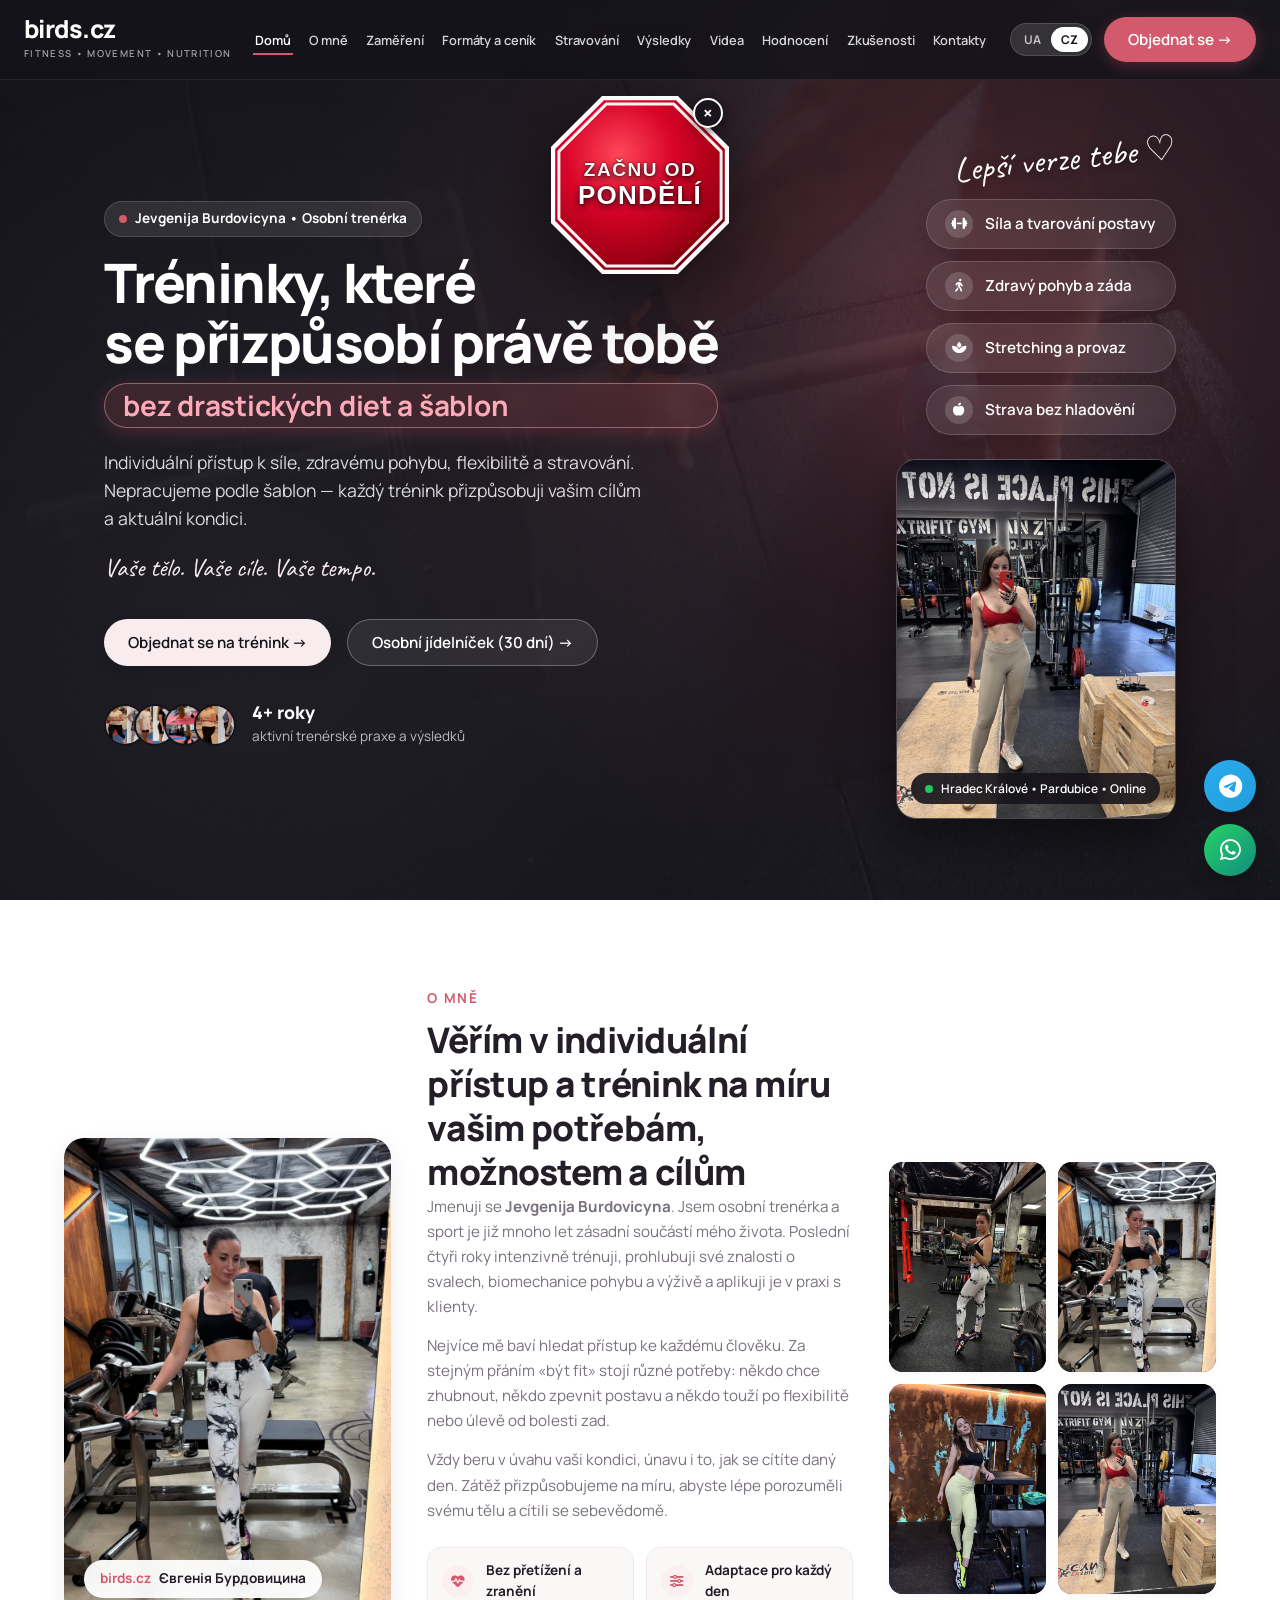
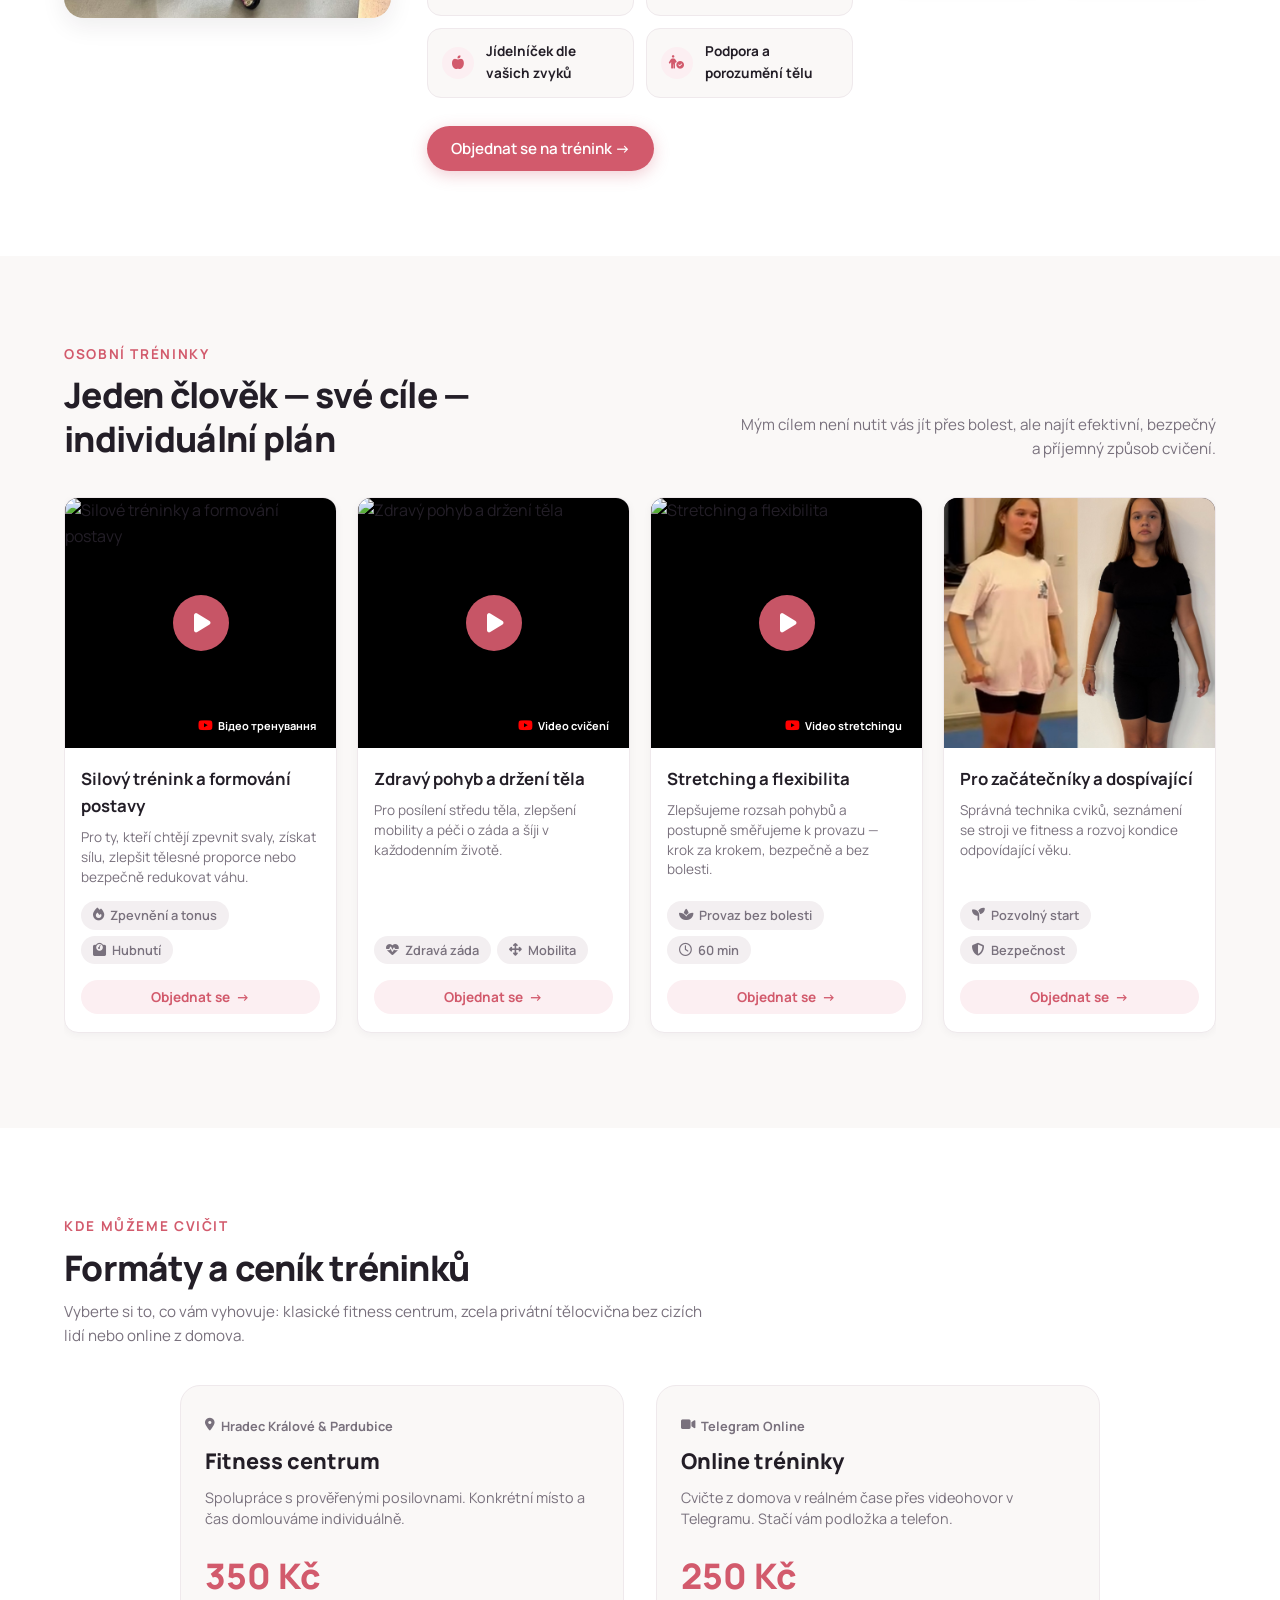
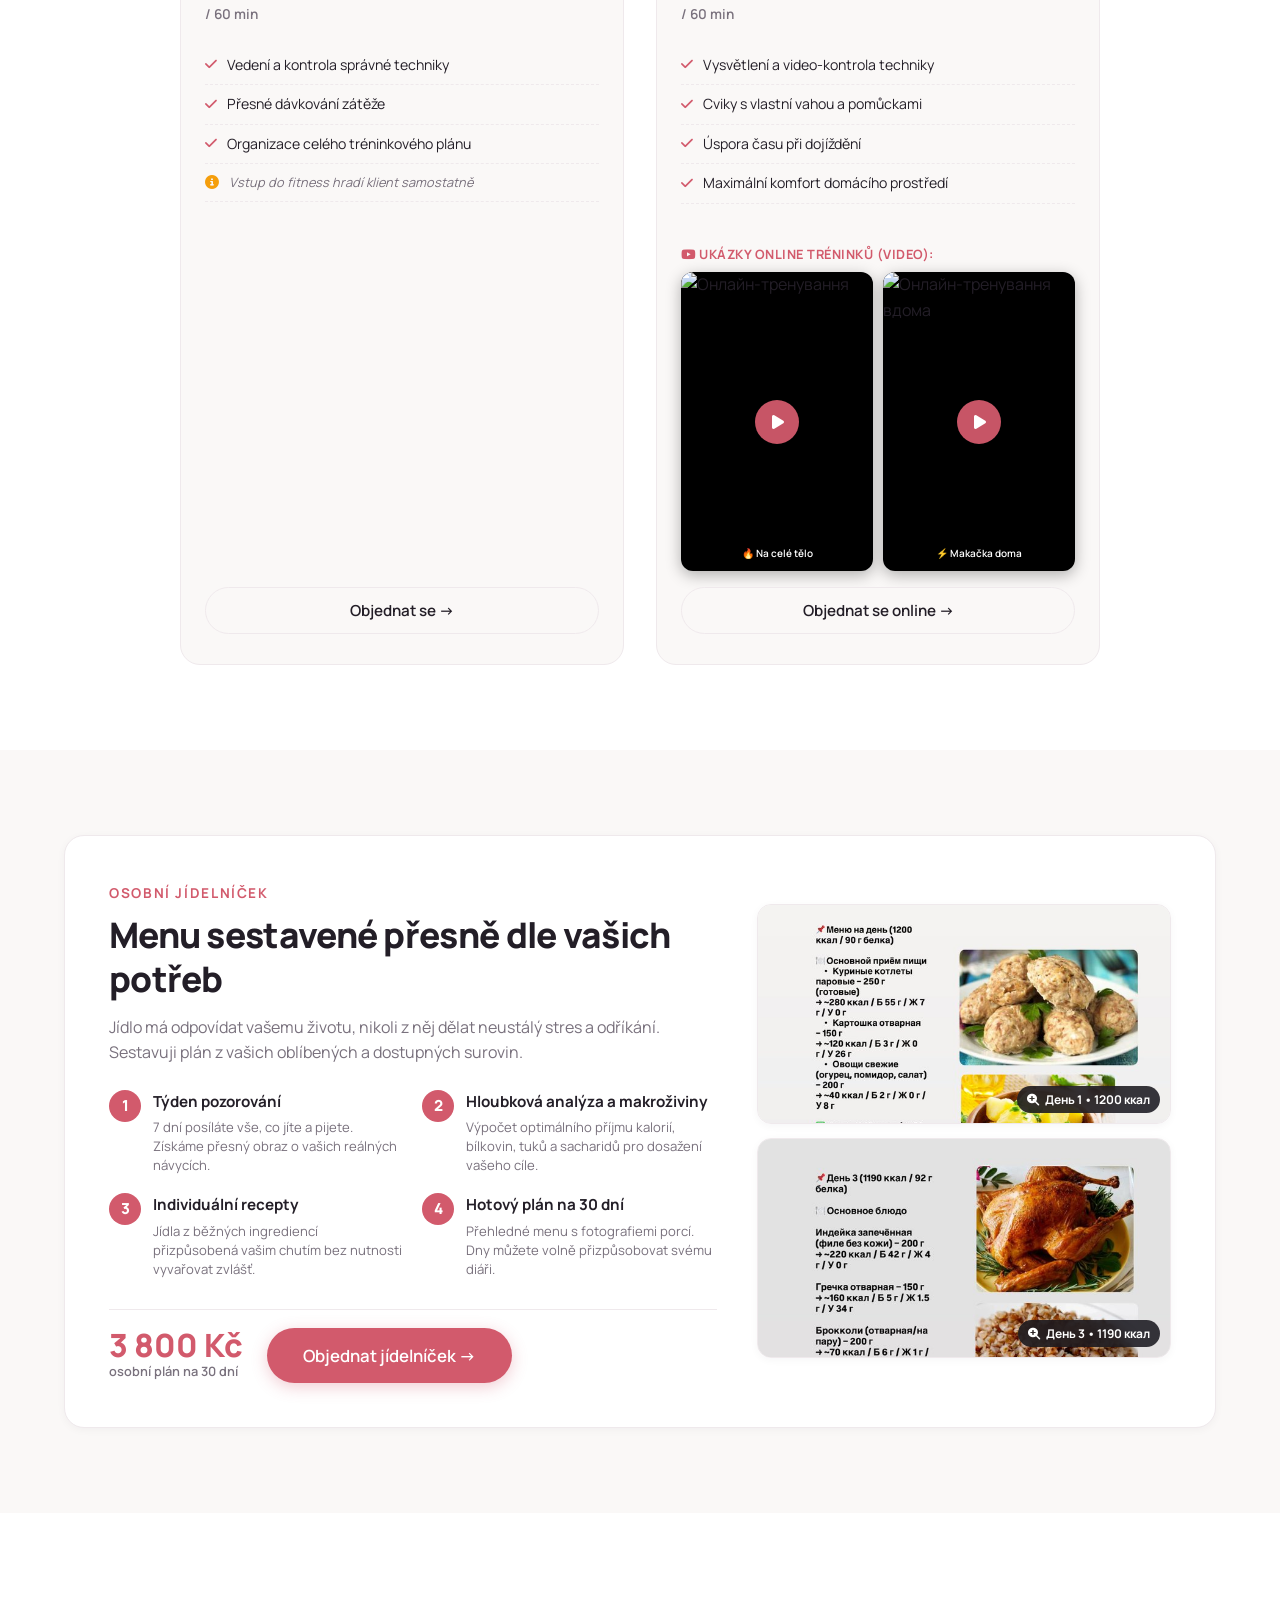
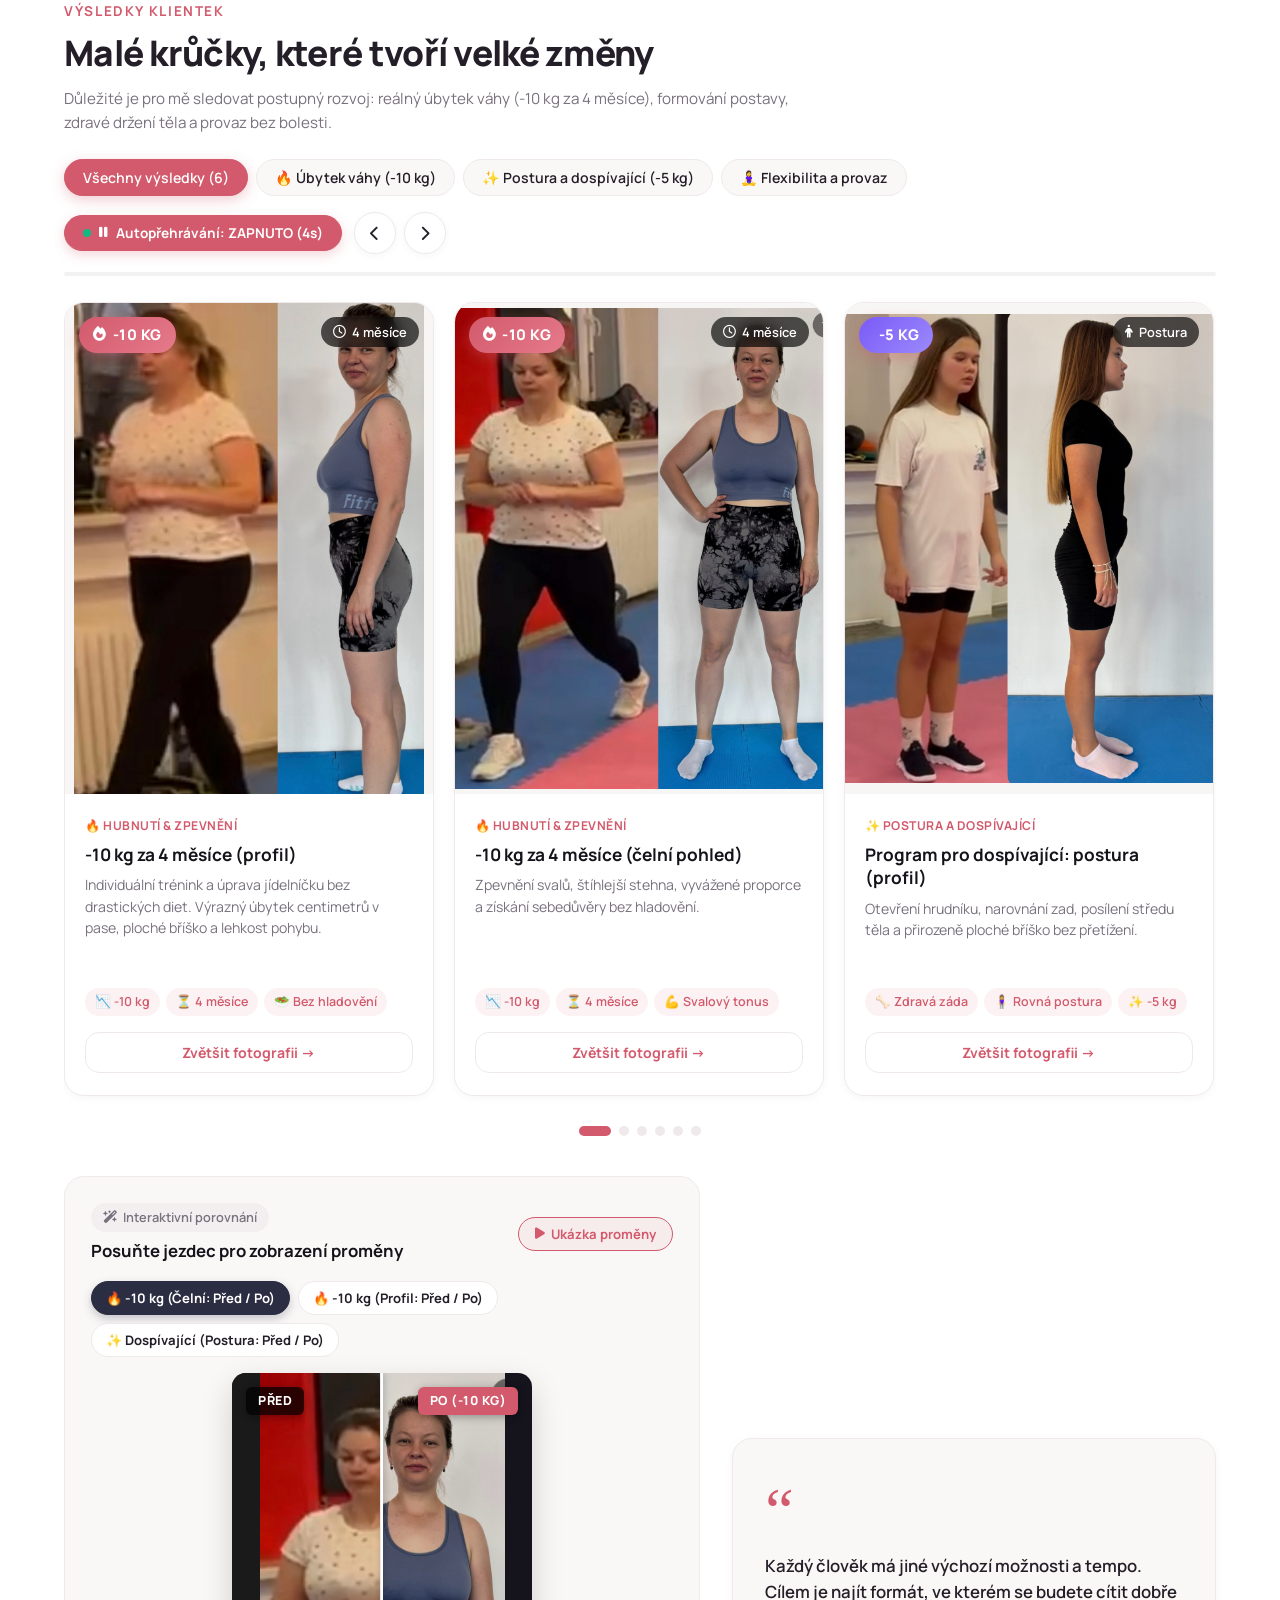
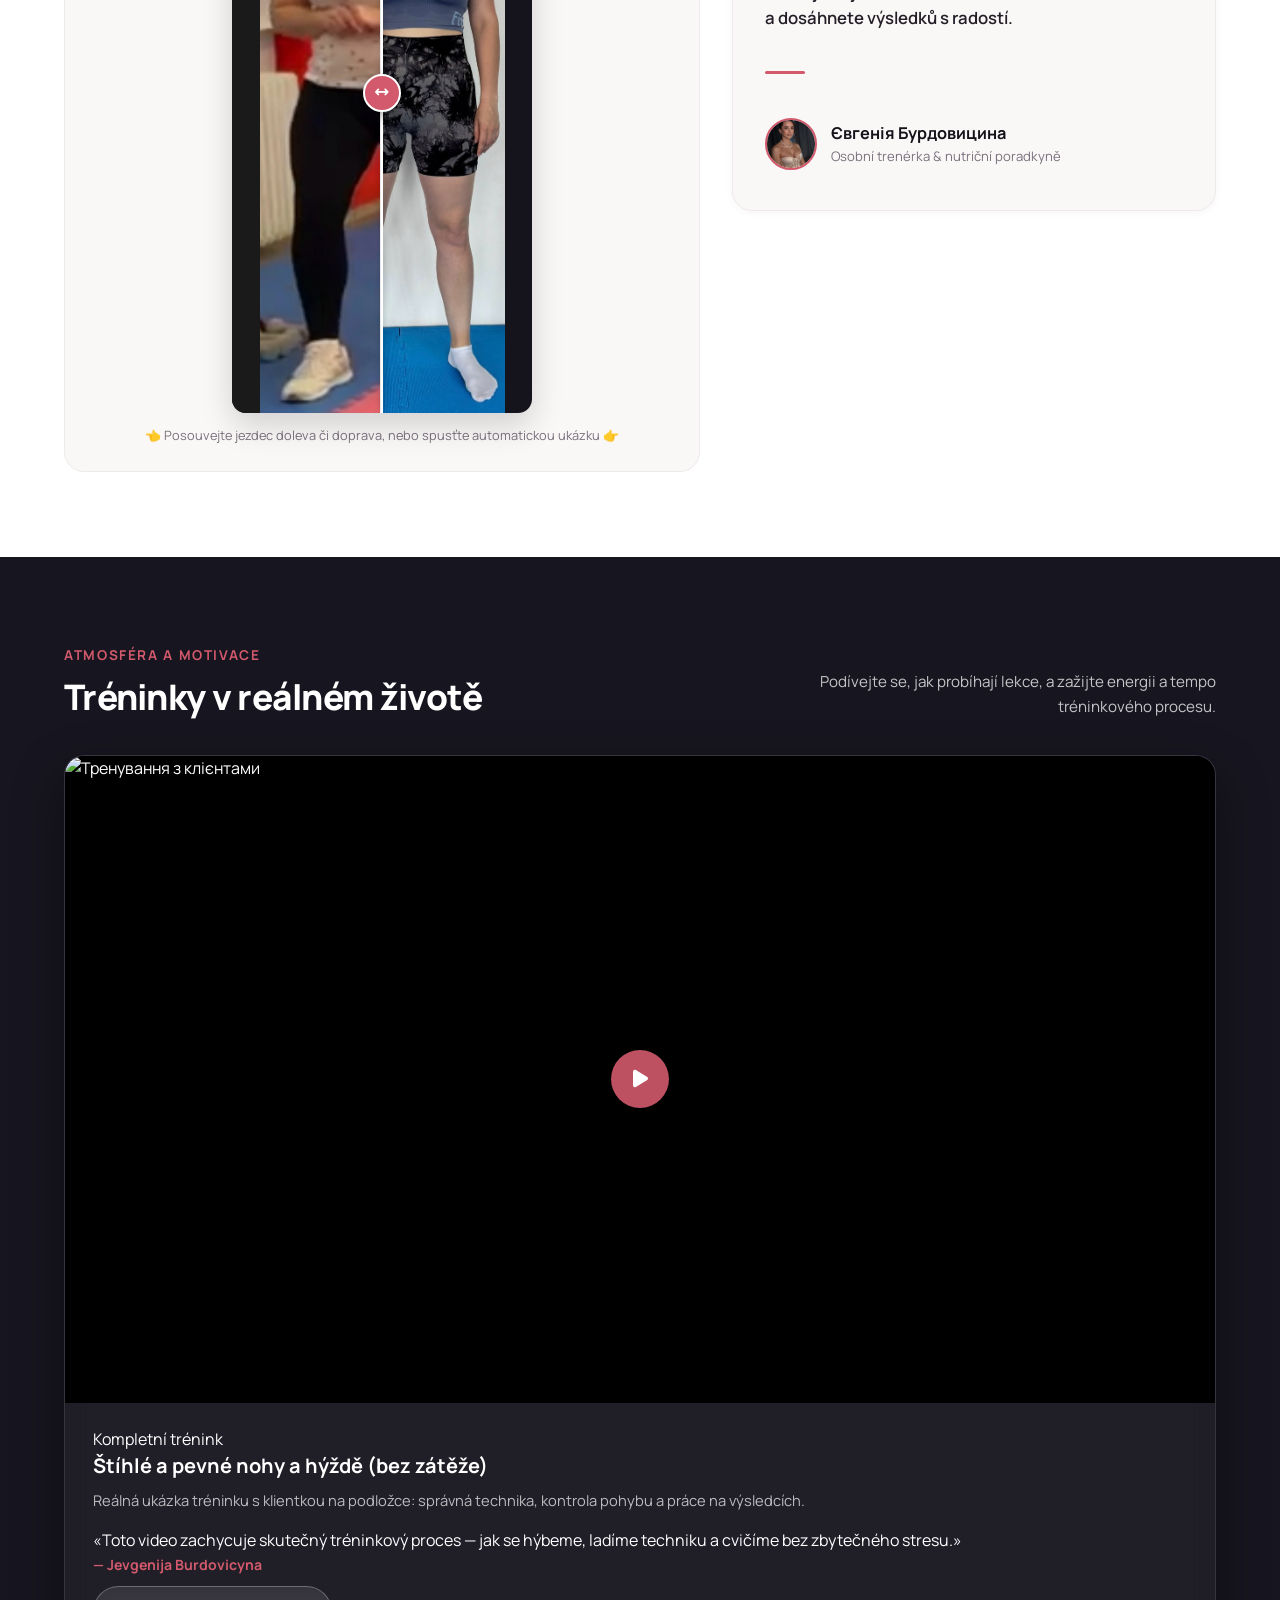
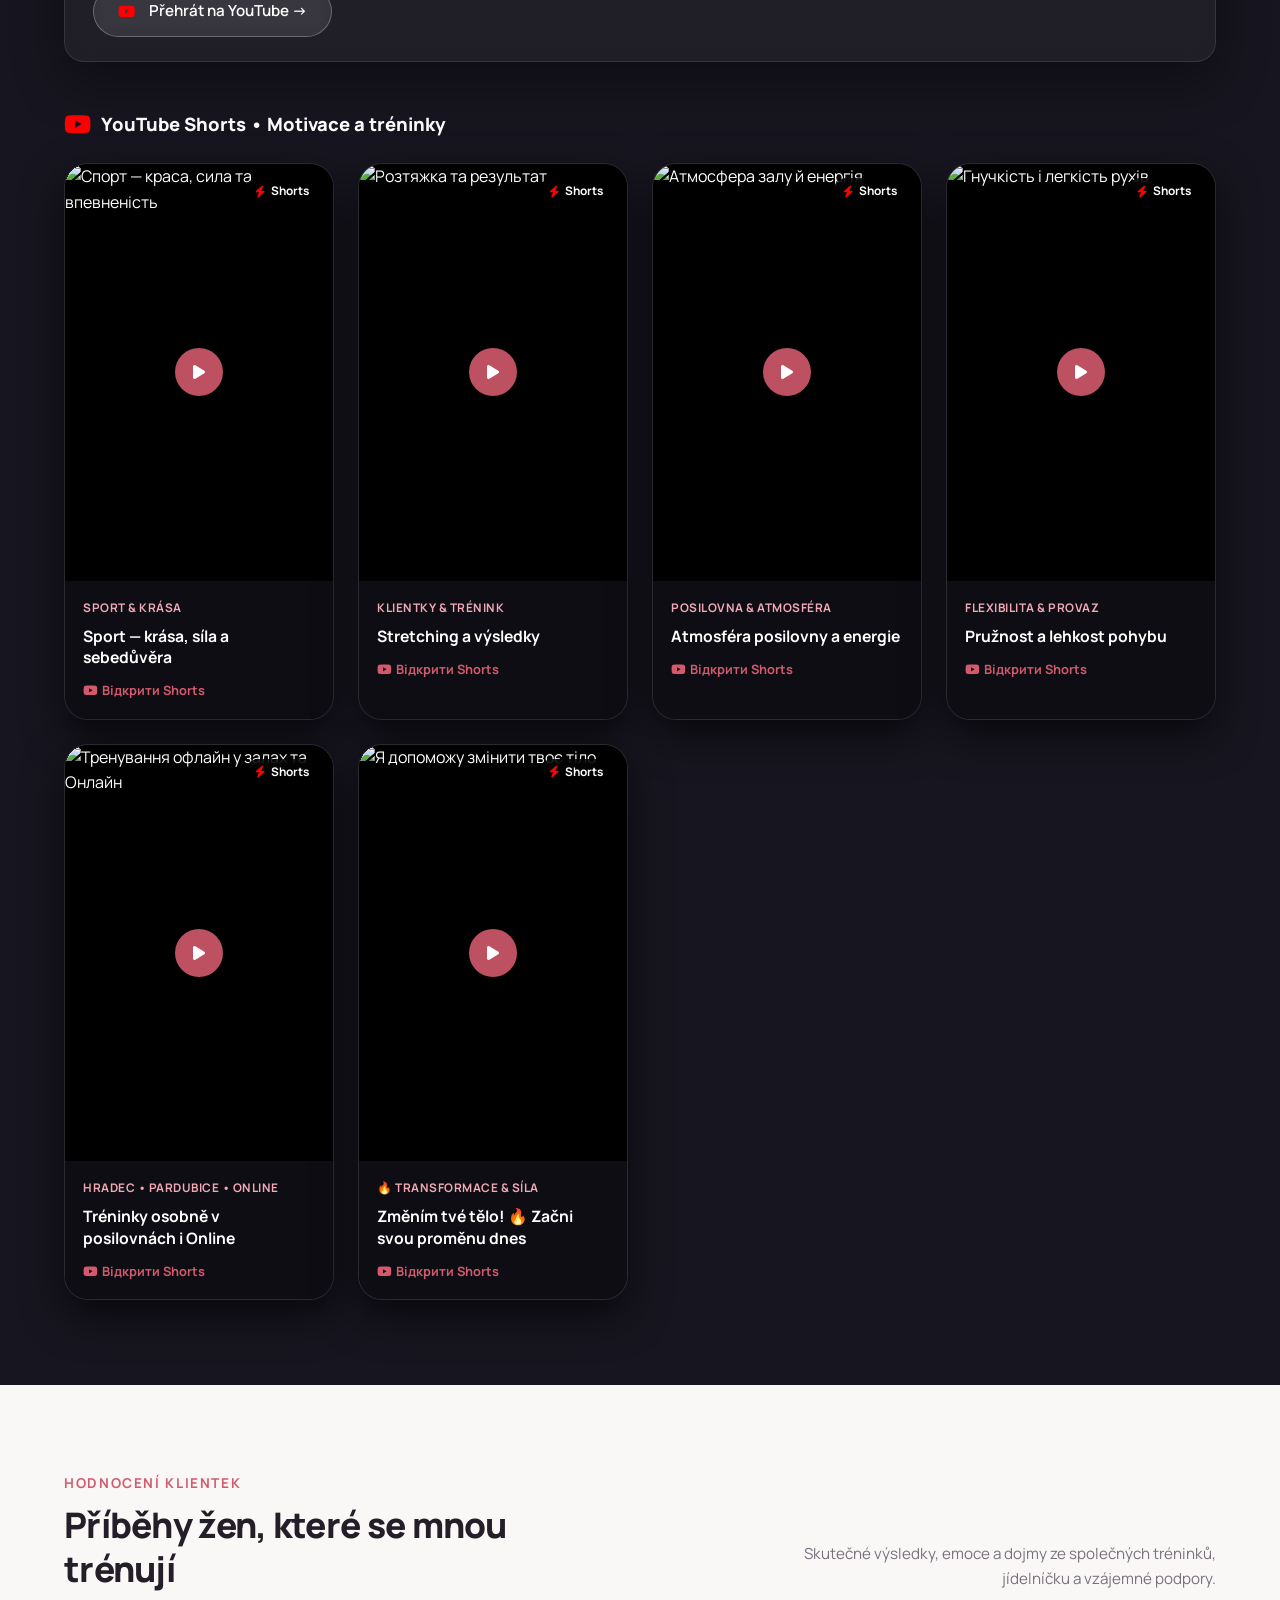
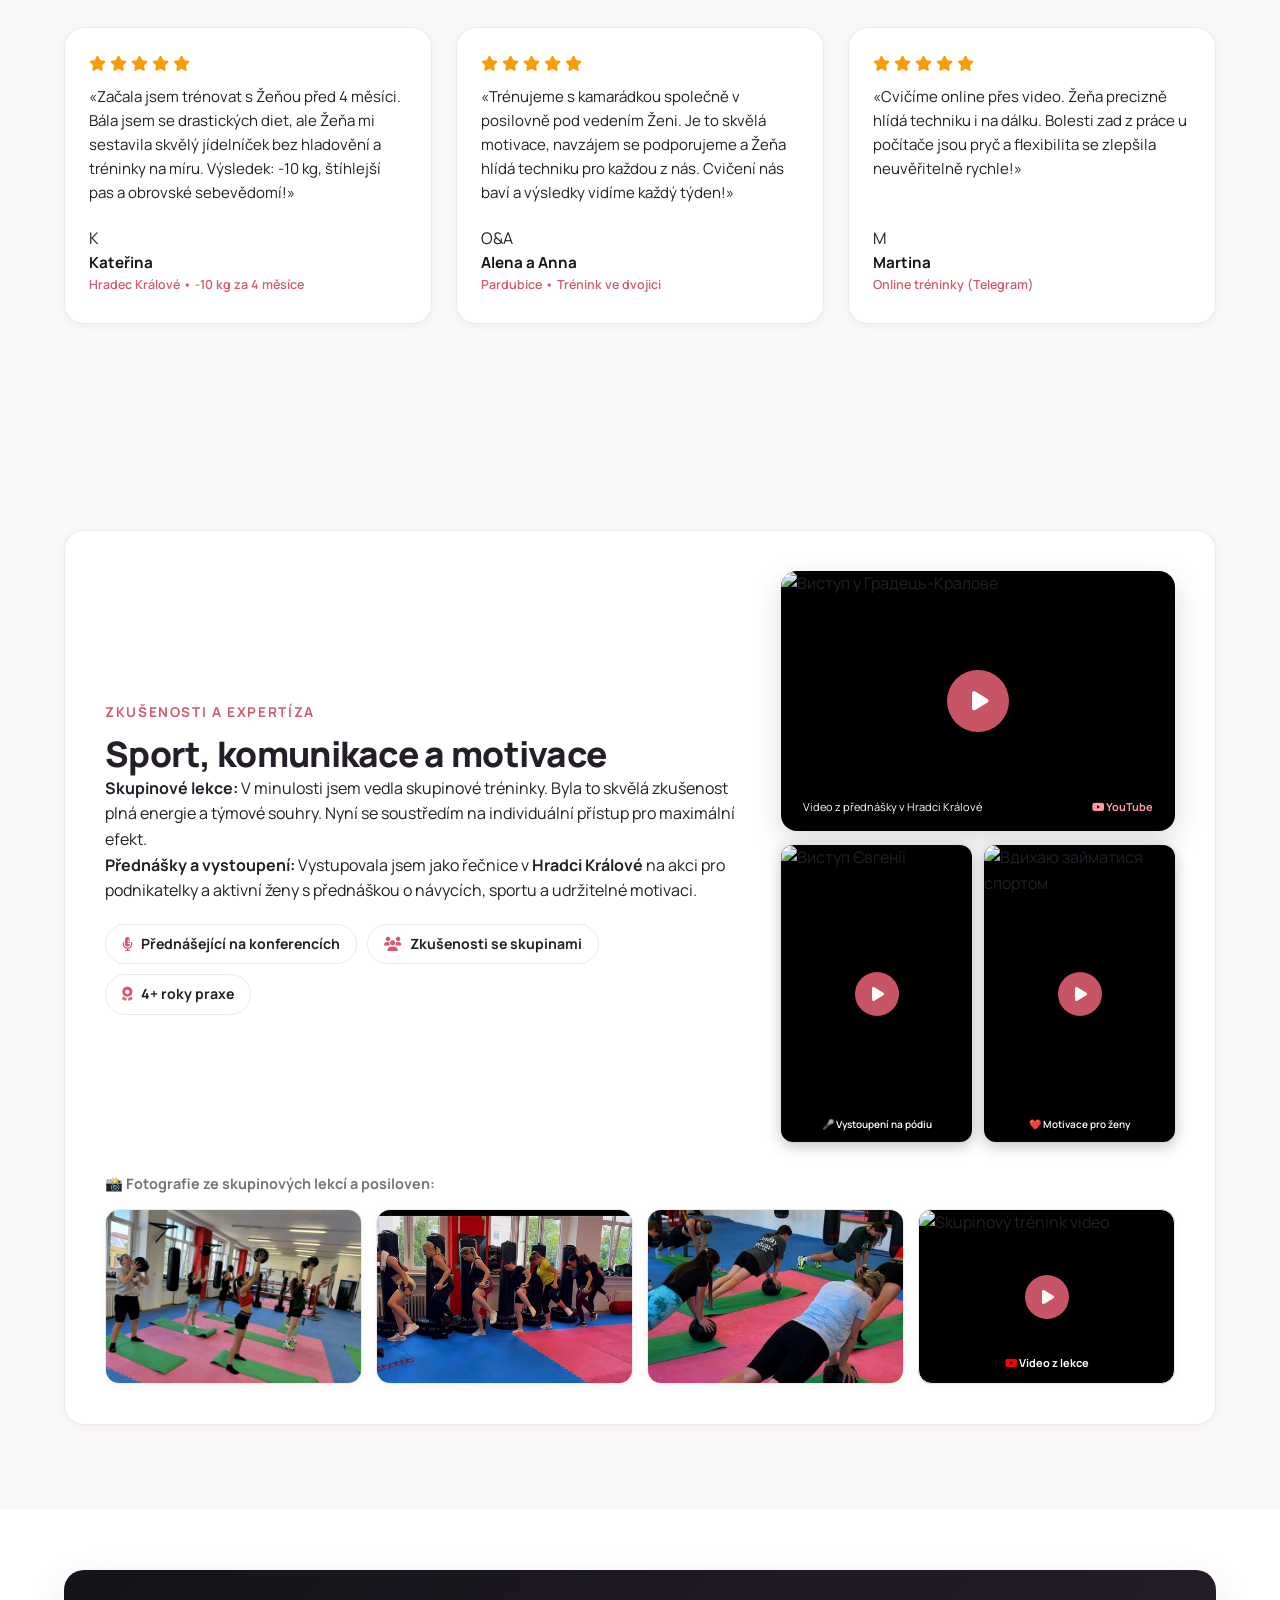
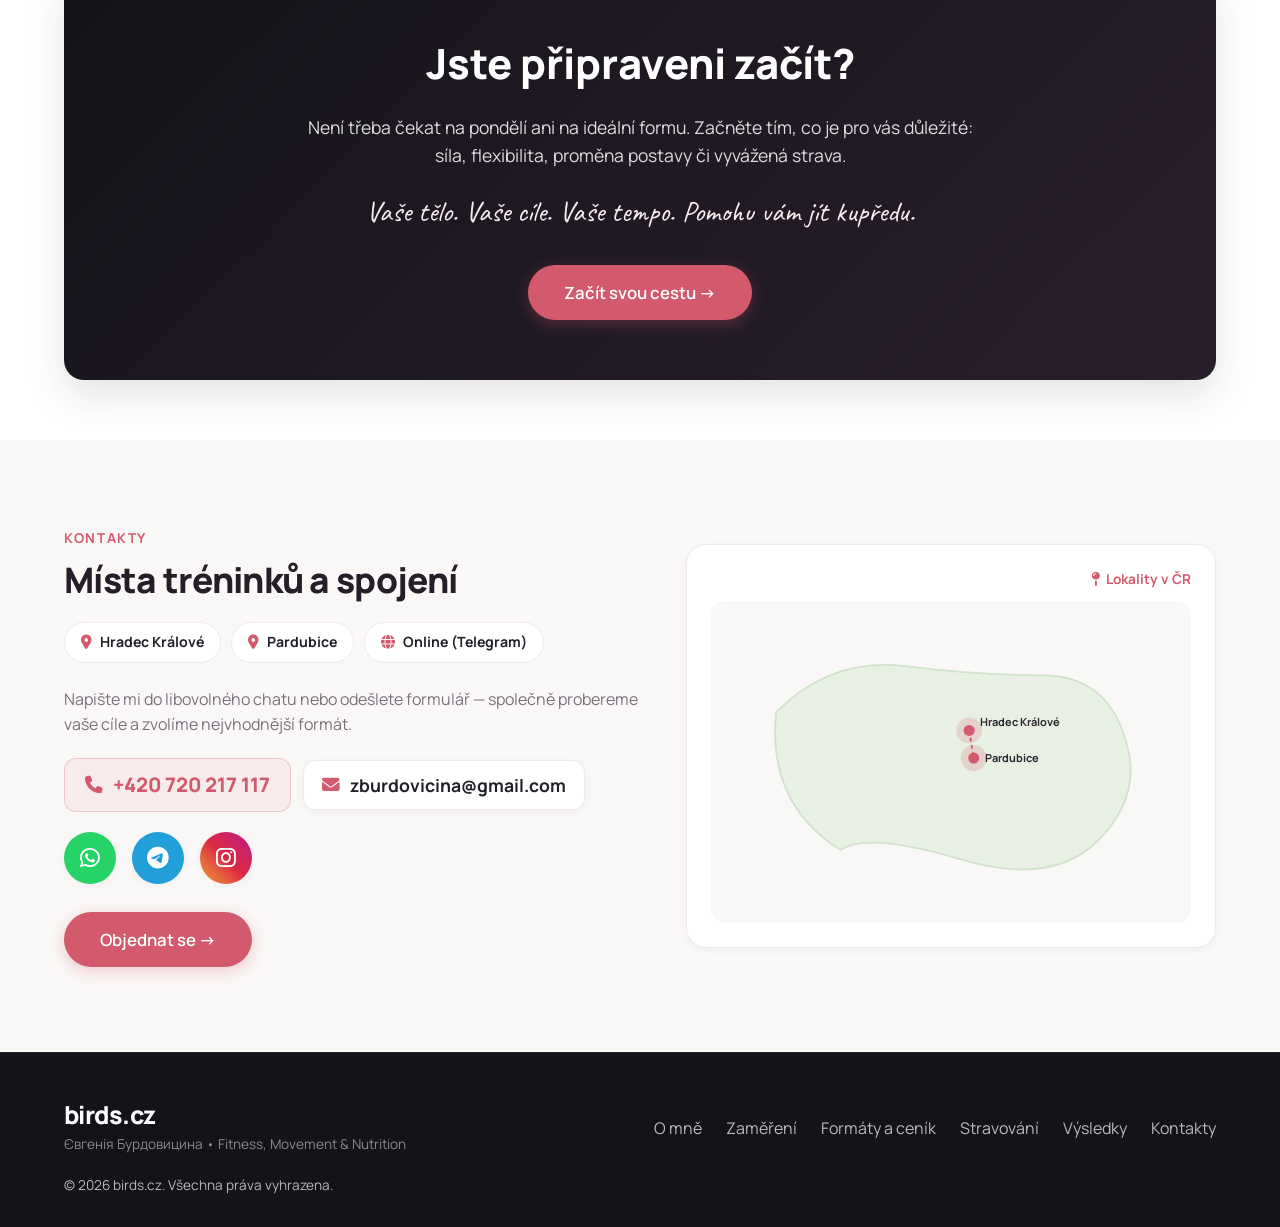
==== commit 901484c5: "Restore authentic STOP road sign octagon with 'ПОЧНУ З ПОНЕДІЛКА' (UA) / 'ZAČNU OD PONDĚLÍ' (CZ) and" ====
--- a/cz/index.html
+++ b/cz/index.html
@@ -63,80 +63,32 @@
   <link rel="stylesheet" href="https://cdnjs.cloudflare.com/ajax/libs/font-awesome/6.5.1/css/all.min.css" media="print" onload="this.media='all'">
   <noscript><link rel="stylesheet" href="https://cdnjs.cloudflare.com/ajax/libs/font-awesome/6.5.1/css/all.min.css"></noscript>
 
-  <link rel="stylesheet" href="../styles.css?v=4.0">
+  <link rel="stylesheet" href="../styles.css?v=4.1">
 </head>
 <body>
 
-    <!-- ==================== RUNAWAY "START ON MONDAY" 3D RED EMERGENCY BUTTON ==================== -->
+    <!-- ==================== RUNAWAY "START ON MONDAY" 3D STOP SIGN ==================== -->
   <div id="runaway-wrapper">
     <div id="runaway-btn" role="button" tabindex="0" aria-label="ZAČNU OD PONDĚLÍ">
+      <!-- Authentic Octagonal Road Sign (STOP) with White Outer & Inner Stripes -->
+      <svg class="stop-sign-svg" viewBox="0 0 180 180" width="100%" height="100%" aria-hidden="true">
+        <defs>
+          <radialGradient id="stopGradCZ" cx="38%" cy="32%" r="75%">
+            <stop offset="0%" stop-color="#ff4759" />
+            <stop offset="42%" stop-color="#d90429" />
+            <stop offset="85%" stop-color="#9a0012" />
+            <stop offset="100%" stop-color="#67000b" />
+          </radialGradient>
+        </defs>
+        <!-- Outer metallic white border -->
+        <polygon points="52.7,2 127.3,2 178,52.7 178,127.3 127.3,178 52.7,178 2,127.3 2,52.7"
+                 fill="url(#stopGradCZ)" stroke="#ffffff" stroke-width="4.5" stroke-linejoin="round" />
+        <!-- Inner classic white stripe -->
+        <polygon points="56,8 124,8 172,56 172,124 124,172 56,172 8,124 8,56"
+                 fill="none" stroke="#ffffff" stroke-width="3" stroke-linejoin="round" opacity="0.95" />
+      </svg>
+
       <button id="runaway-close-btn" type="button" aria-label="Zavřít" title="Zavřít" data-i18n-title="runaway_close_title">&times;</button>
-
-      <!-- 3D Red Emergency Button Graphic (Chrome Base, Bevel, 3D Dome & Gloss) -->
-      <svg class="emergency-btn-svg" viewBox="0 0 180 180" width="100%" height="100%" aria-hidden="true">
-        <defs>
-          <!-- Chrome Metallic Wall / Extrusion Gradient -->
-          <linearGradient id="chromeWallCZ" x1="0%" y1="0%" x2="100%" y2="0%">
-            <stop offset="0%" stop-color="#7a8490" />
-            <stop offset="20%" stop-color="#ffffff" />
-            <stop offset="40%" stop-color="#555d67" />
-            <stop offset="65%" stop-color="#ced5dc" />
-            <stop offset="85%" stop-color="#495059" />
-            <stop offset="100%" stop-color="#8b95a0" />
-          </linearGradient>
-
-          <!-- Chrome Bezel Top Face Gradient -->
-          <linearGradient id="chromeTopCZ" x1="0%" y1="0%" x2="100%" y2="100%">
-            <stop offset="0%" stop-color="#ffffff" />
-            <stop offset="25%" stop-color="#9da7b3" />
-            <stop offset="50%" stop-color="#ffffff" />
-            <stop offset="75%" stop-color="#646d79" />
-            <stop offset="100%" stop-color="#d6dde4" />
-          </linearGradient>
-
-          <!-- Red Dome Radial Gradient -->
-          <radialGradient id="redDomeCZ" cx="42%" cy="32%" r="68%">
-            <stop offset="0%" stop-color="#ff5c6f" />
-            <stop offset="25%" stop-color="#ee162d" />
-            <stop offset="55%" stop-color="#b80016" />
-            <stop offset="85%" stop-color="#7d000e" />
-            <stop offset="100%" stop-color="#450007" />
-          </radialGradient>
-
-          <!-- Red Button Skirt Gradient -->
-          <linearGradient id="redSkirtCZ" x1="0%" y1="0%" x2="0%" y2="100%">
-            <stop offset="0%" stop-color="#c40019" />
-            <stop offset="100%" stop-color="#54000a" />
-          </linearGradient>
-
-          <!-- Specular High-Gloss Reflection Gradient -->
-          <linearGradient id="glossCZ" x1="0%" y1="0%" x2="0%" y2="100%">
-            <stop offset="0%" stop-color="#ffffff" stop-opacity="0.8" />
-            <stop offset="45%" stop-color="#ffffff" stop-opacity="0.2" />
-            <stop offset="100%" stop-color="#ffffff" stop-opacity="0" />
-          </linearGradient>
-        </defs>
-
-        <!-- Chrome Base 3D Extrusion Wall -->
-        <path d="M 6 92 A 84 68 0 0 0 174 92 L 174 106 A 84 68 0 0 1 6 106 Z" fill="url(#chromeWallCZ)" />
-
-        <!-- Chrome Base Top Ring Surface -->
-        <ellipse cx="90" cy="92" rx="84" ry="68" fill="url(#chromeTopCZ)" stroke="#414750" stroke-width="1.2" />
-
-        <!-- Inner Recessed Housing Groove -->
-        <ellipse cx="90" cy="90" rx="74" ry="60" fill="#15171b" stroke="#85909c" stroke-width="1.5" />
-        <ellipse cx="90" cy="90" rx="71" ry="57" fill="#090a0c" />
-
-        <!-- Red Push-Button 3D Cylinder Skirt -->
-        <path d="M 22 84 A 68 54 0 0 0 158 84 L 158 94 A 68 54 0 0 1 22 94 Z" fill="url(#redSkirtCZ)" />
-
-        <!-- Red Button Domed Face -->
-        <ellipse cx="90" cy="84" rx="68" ry="54" fill="url(#redDomeCZ)" stroke="#80000d" stroke-width="1.2" />
-
-        <!-- Specular Highlight Arc and Oval -->
-        <path d="M 40 70 C 50 42, 130 42, 140 70 C 124 54, 56 54, 40 70 Z" fill="url(#glossCZ)" />
-        <ellipse cx="90" cy="52" rx="38" ry="14" fill="url(#glossCZ)" opacity="0.6" />
-      </svg>
 
       <div class="runaway-sign-text">
         <span class="stop-line-1" data-i18n="runaway_line_1">ZAČNU OD</span>
@@ -1489,7 +1441,7 @@
     </div>
   </div>
 
-  <script src="../script.js?v=4.0" defer></script>
+  <script src="../script.js?v=4.1" defer></script>
   <!-- Floating Quick Contact Dock -->
   <aside class="floating-contact-dock" aria-label="Rychlý kontakt">
     <a href="https://t.me/candy_bird" target="_blank" rel="noopener noreferrer" class="floating-action-btn telegram-float" aria-label="Napsat na Telegram" title="Telegram">
--- a/styles.css
+++ b/styles.css
@@ -3236,7 +3236,7 @@
   color: #FFFFFF;
 }
 
-/* ==================== RUNAWAY "START ON MONDAY" 3D RED EMERGENCY BUTTON ==================== */
+/* ==================== RUNAWAY "START ON MONDAY" 3D STOP SIGN ==================== */
 #runaway-wrapper {
   position: relative;
   width: 100%;
@@ -3246,7 +3246,7 @@
 
 #runaway-btn {
   position: fixed;
-  top: 92px;
+  top: 96px;
   left: 50%;
   transform: translateX(-50%);
   width: 178px;
@@ -3258,14 +3258,14 @@
   justify-content: center;
   box-sizing: border-box;
   z-index: 9999;
-  filter: drop-shadow(0 16px 36px rgba(0, 0, 0, 0.65));
+  filter: drop-shadow(0 16px 36px rgba(0, 0, 0, 0.55));
   transition: transform 0.16s ease, left 0.22s cubic-bezier(0.18, 0.89, 0.32, 1.28), top 0.22s cubic-bezier(0.18, 0.89, 0.32, 1.28);
   animation: runawayBreathe 2.8s ease-in-out infinite;
   touch-action: manipulation;
   -webkit-tap-highlight-color: transparent;
 }
 
-.emergency-btn-svg {
+.stop-sign-svg {
   position: absolute;
   top: 0;
   left: 0;
@@ -3286,43 +3286,42 @@
   pointer-events: none;
   width: 100%;
   height: 100%;
-  padding-top: 10px;
+  padding: 16px;
   box-sizing: border-box;
   text-transform: uppercase;
   font-family: 'Impact', 'Arial Black', -apple-system, BlinkMacSystemFont, 'Segoe UI', Roboto, sans-serif;
   color: #ffffff;
   line-height: 1.05;
-  text-shadow: 
-    0 2px 5px rgba(0, 0, 0, 0.85),
-    0 0 2px rgba(0, 0, 0, 0.95);
-}
-
+  text-shadow: 0 3px 6px rgba(0, 0, 0, 0.75), 0 0 2px rgba(0, 0, 0, 0.9);
+}
+
+/* STOP sign font typography */
 .stop-line-1 {
-  font-size: 15px;
+  font-size: 19px;
   font-weight: 800;
-  letter-spacing: 2px;
+  letter-spacing: 1.5px;
   opacity: 0.96;
   margin-bottom: 2px;
 }
 
 .stop-line-2 {
-  font-size: 24px;
+  font-size: 26px;
   font-weight: 900;
   letter-spacing: 1.2px;
 }
 
-/* Close "X" Button on top-right of chrome ring */
+/* Close "X" Button on top-right octagon facet */
 #runaway-close-btn {
   position: absolute;
-  top: 0px;
-  right: 4px;
-  width: 28px;
-  height: 28px;
+  top: 2px;
+  right: 6px;
+  width: 30px;
+  height: 30px;
   border-radius: 50%;
   background: #18151D;
   color: #FFFFFF;
   border: 2px solid #FFFFFF;
-  font-size: 18px;
+  font-size: 19px;
   font-weight: 700;
   line-height: 1;
   display: flex;
@@ -3330,8 +3329,8 @@
   justify-content: center;
   cursor: pointer;
   z-index: 20;
-  box-shadow: 0 4px 12px rgba(0, 0, 0, 0.6);
-  transition: transform 0.2s ease, background 0.2s ease, color 0.2s ease;
+  box-shadow: 0 4px 12px rgba(0, 0, 0, 0.55);
+  transition: transform 0.2s ease, background-color 0.2s ease, color 0.2s ease;
   pointer-events: auto;
   touch-action: manipulation;
   padding: 0;
@@ -3347,7 +3346,7 @@
 @keyframes runawayBreathe {
   0%, 100% {
     transform: translateX(-50%) scale(1);
-    filter: drop-shadow(0 16px 36px rgba(0, 0, 0, 0.65));
+    filter: drop-shadow(0 16px 36px rgba(0, 0, 0, 0.55));
   }
   50% {
     transform: translateX(-50%) scale(1.05);
@@ -3362,31 +3361,27 @@
 
 @media (max-width: 768px) {
   #runaway-btn {
-    top: 82px;
+    top: 86px;
     width: 144px;
     height: 144px;
   }
 
-  .runaway-sign-text {
-    padding-top: 8px;
-  }
-
   .stop-line-1 {
-    font-size: 13px;
-    letter-spacing: 1.5px;
+    font-size: 15px;
+    letter-spacing: 1px;
   }
 
   .stop-line-2 {
-    font-size: 20px;
-    letter-spacing: 1px;
+    font-size: 21px;
+    letter-spacing: 0.8px;
   }
 
   #runaway-close-btn {
-    width: 25px;
-    height: 25px;
-    font-size: 15px;
-    top: -2px;
-    right: 2px;
-  }
-}
-
+    width: 26px;
+    height: 26px;
+    font-size: 16px;
+    top: 0;
+    right: 4px;
+  }
+}
+
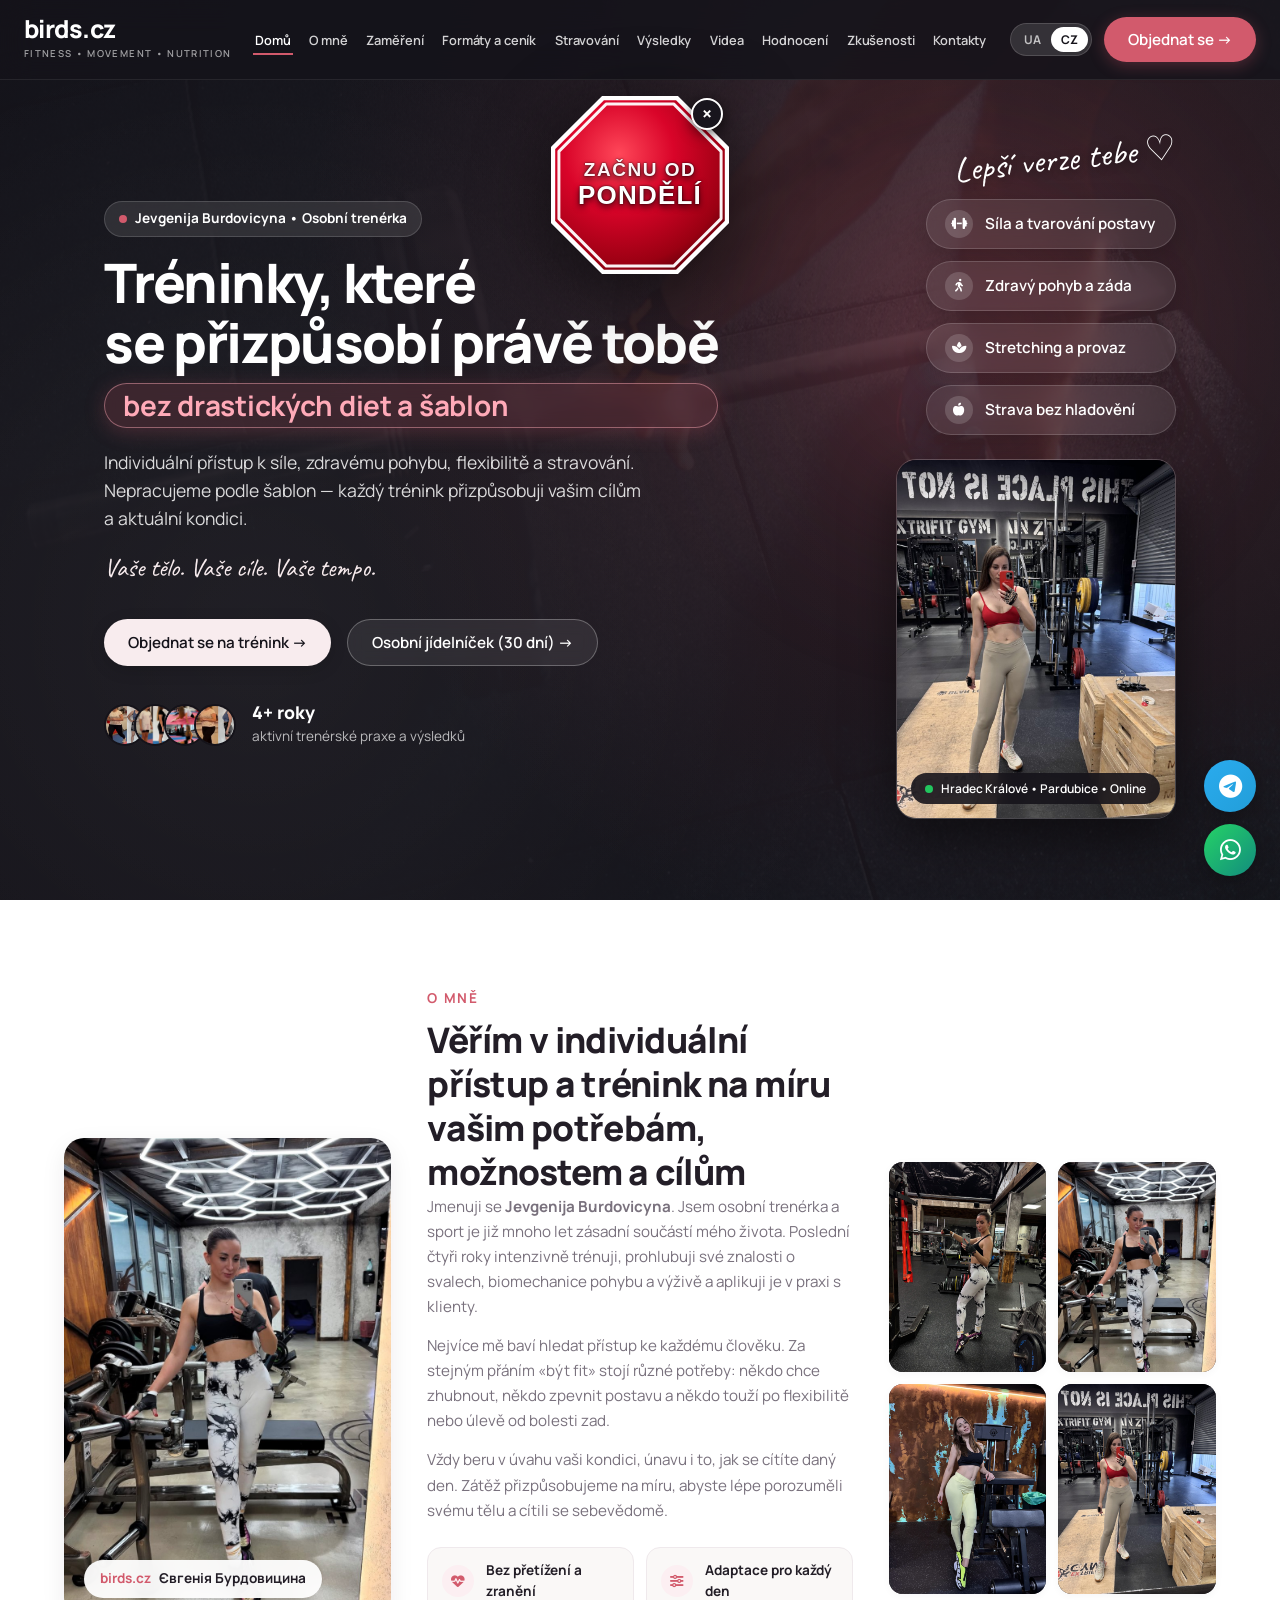
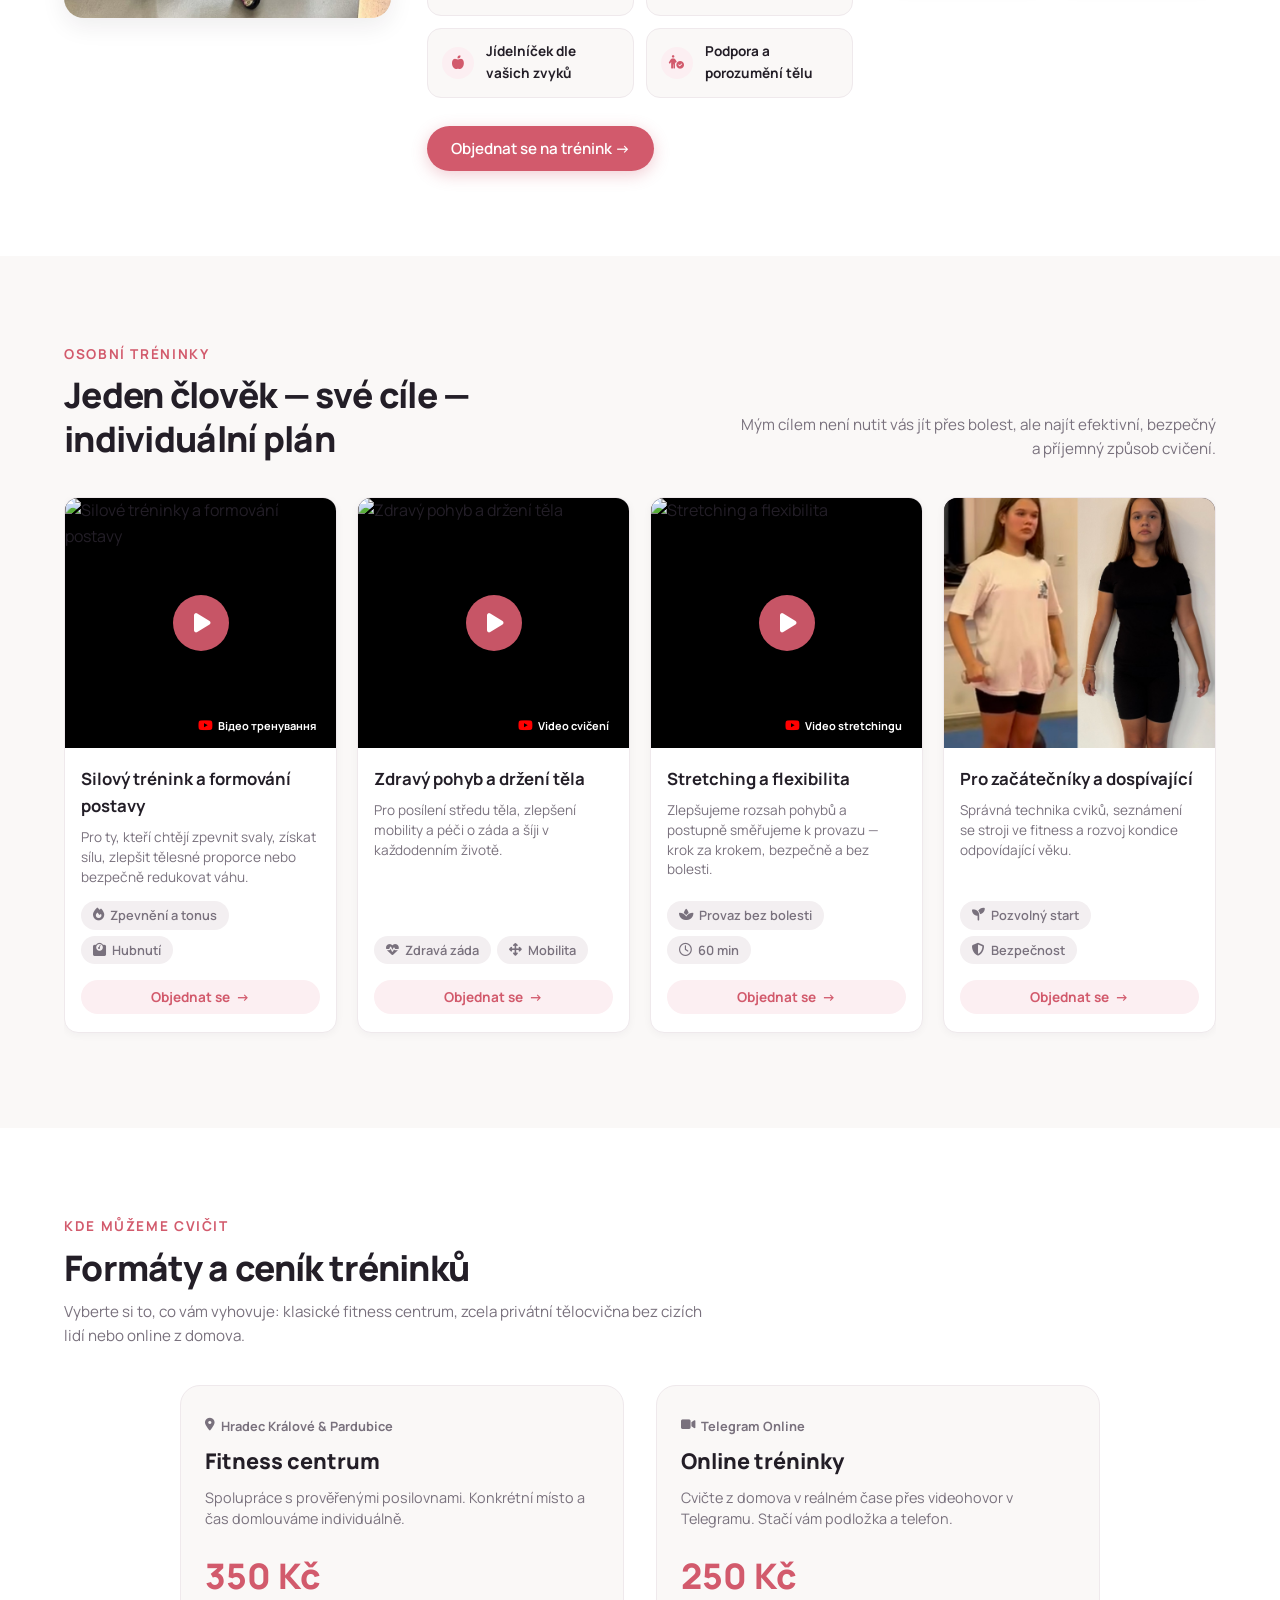
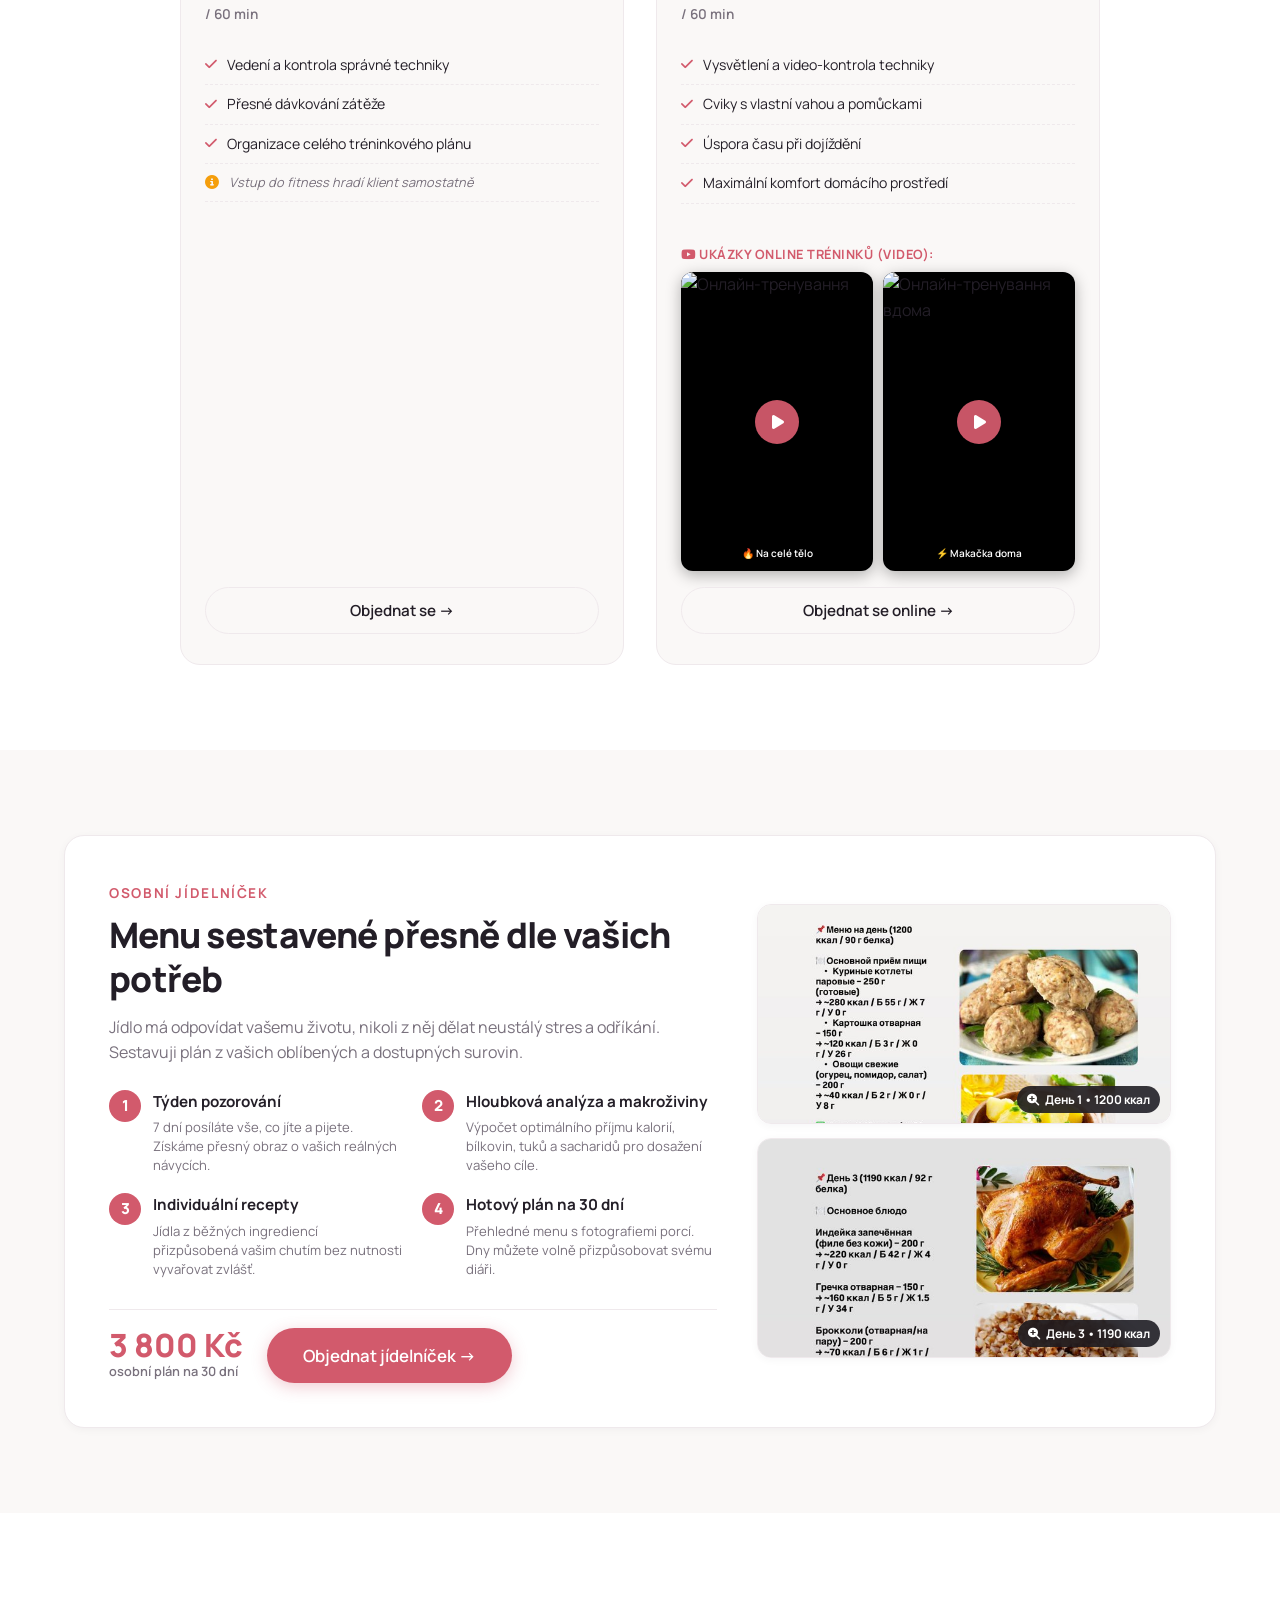
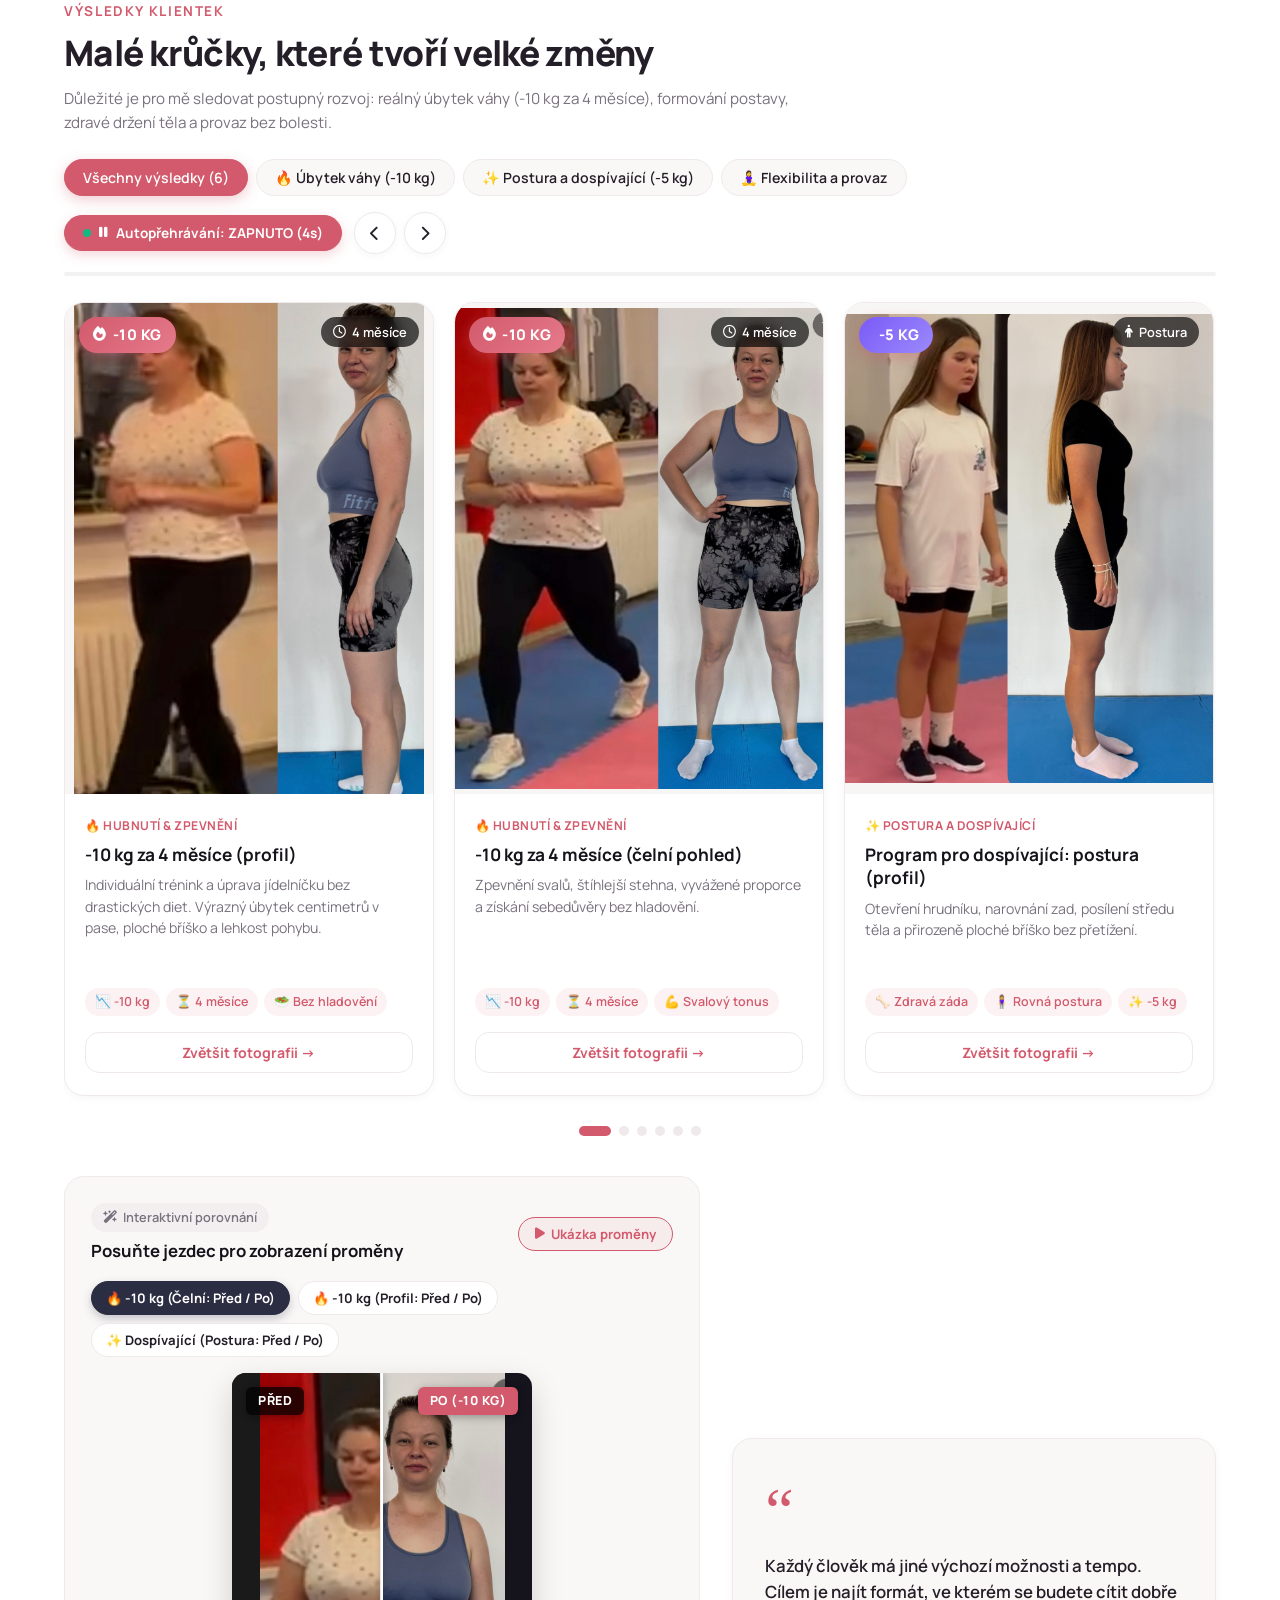
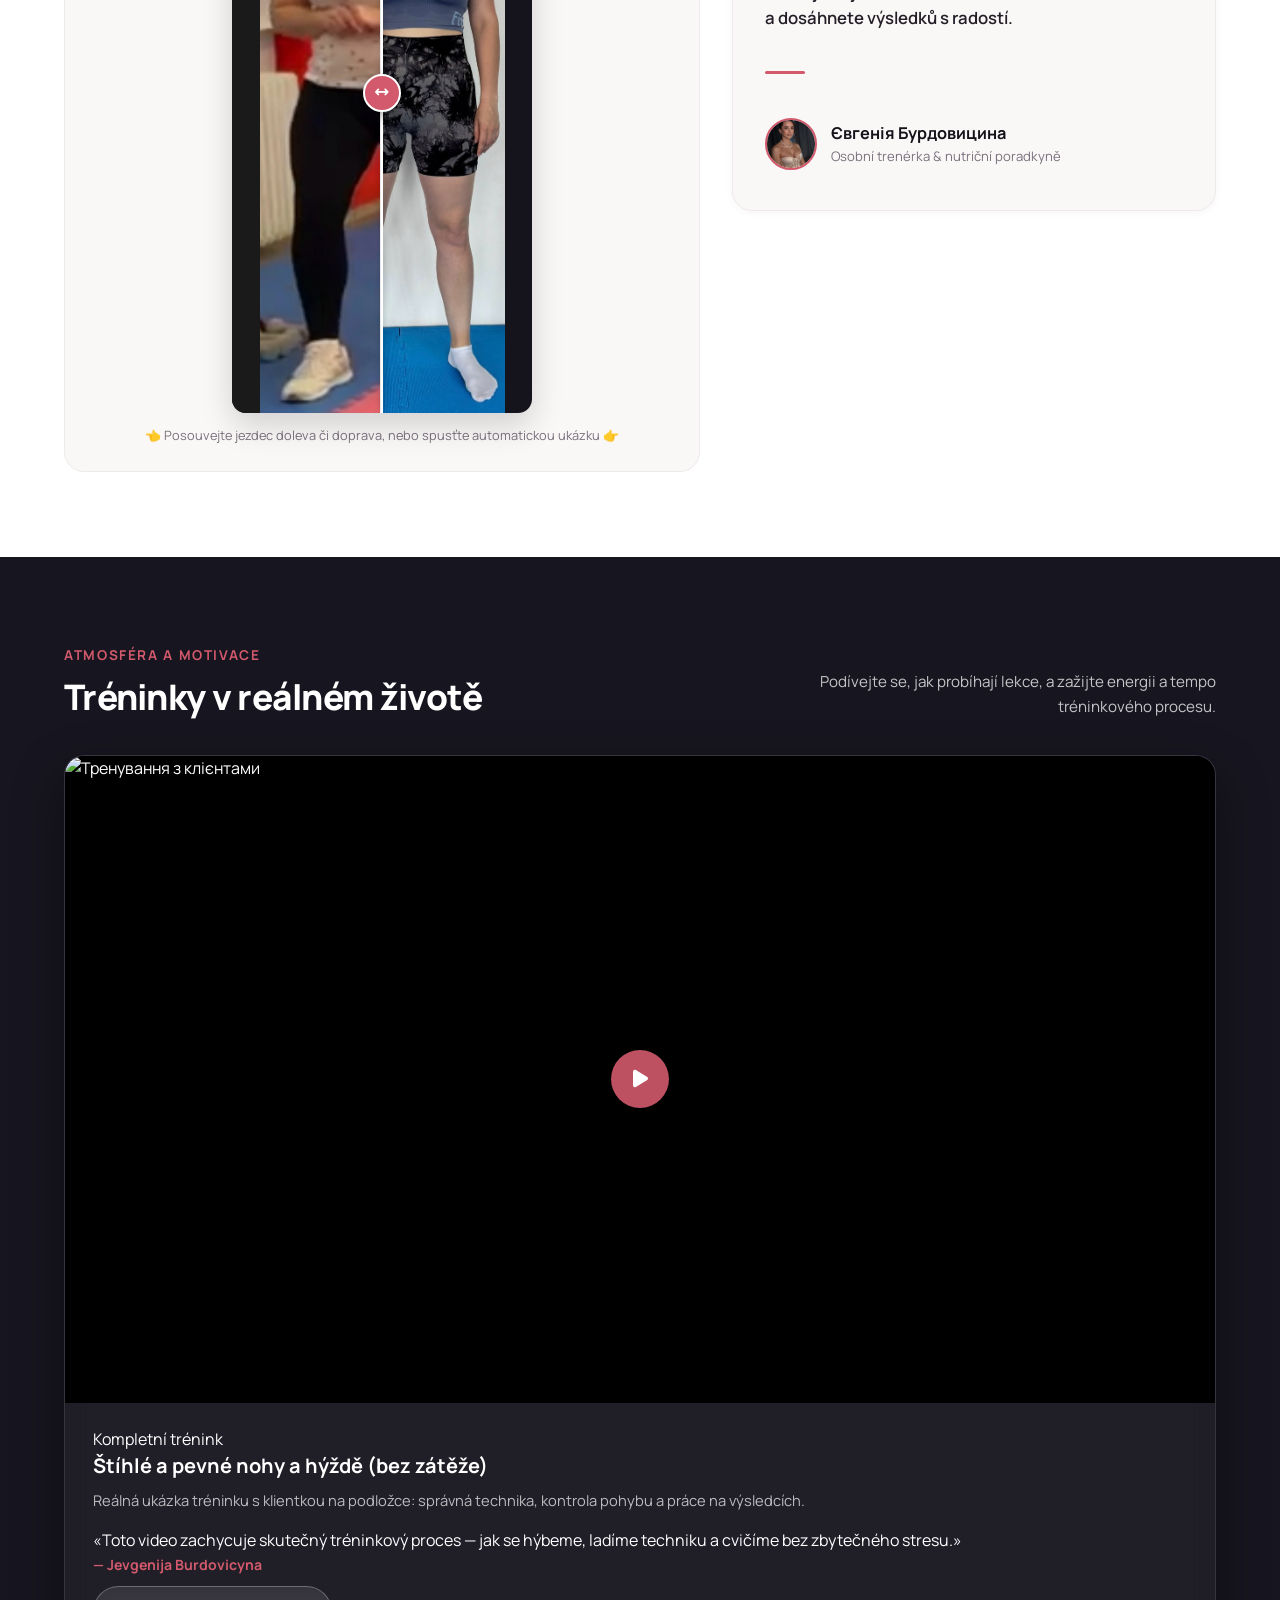
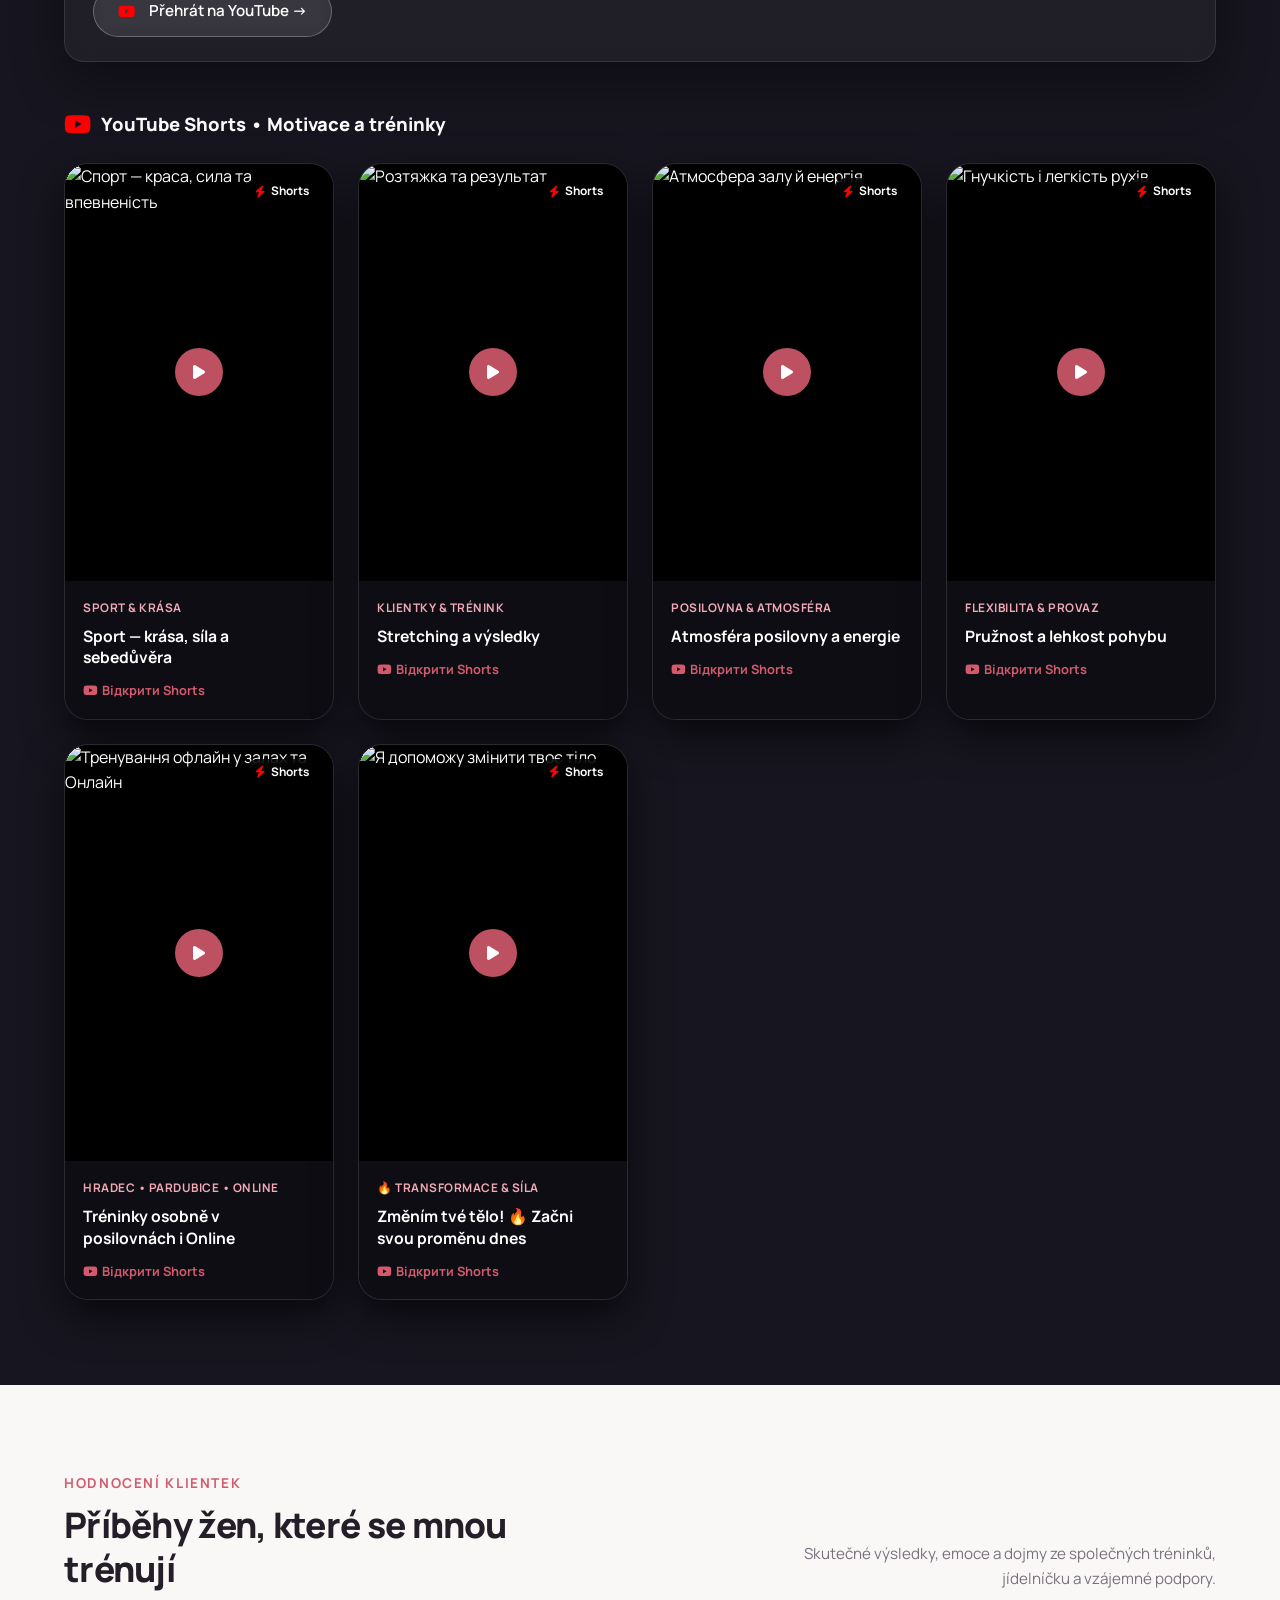
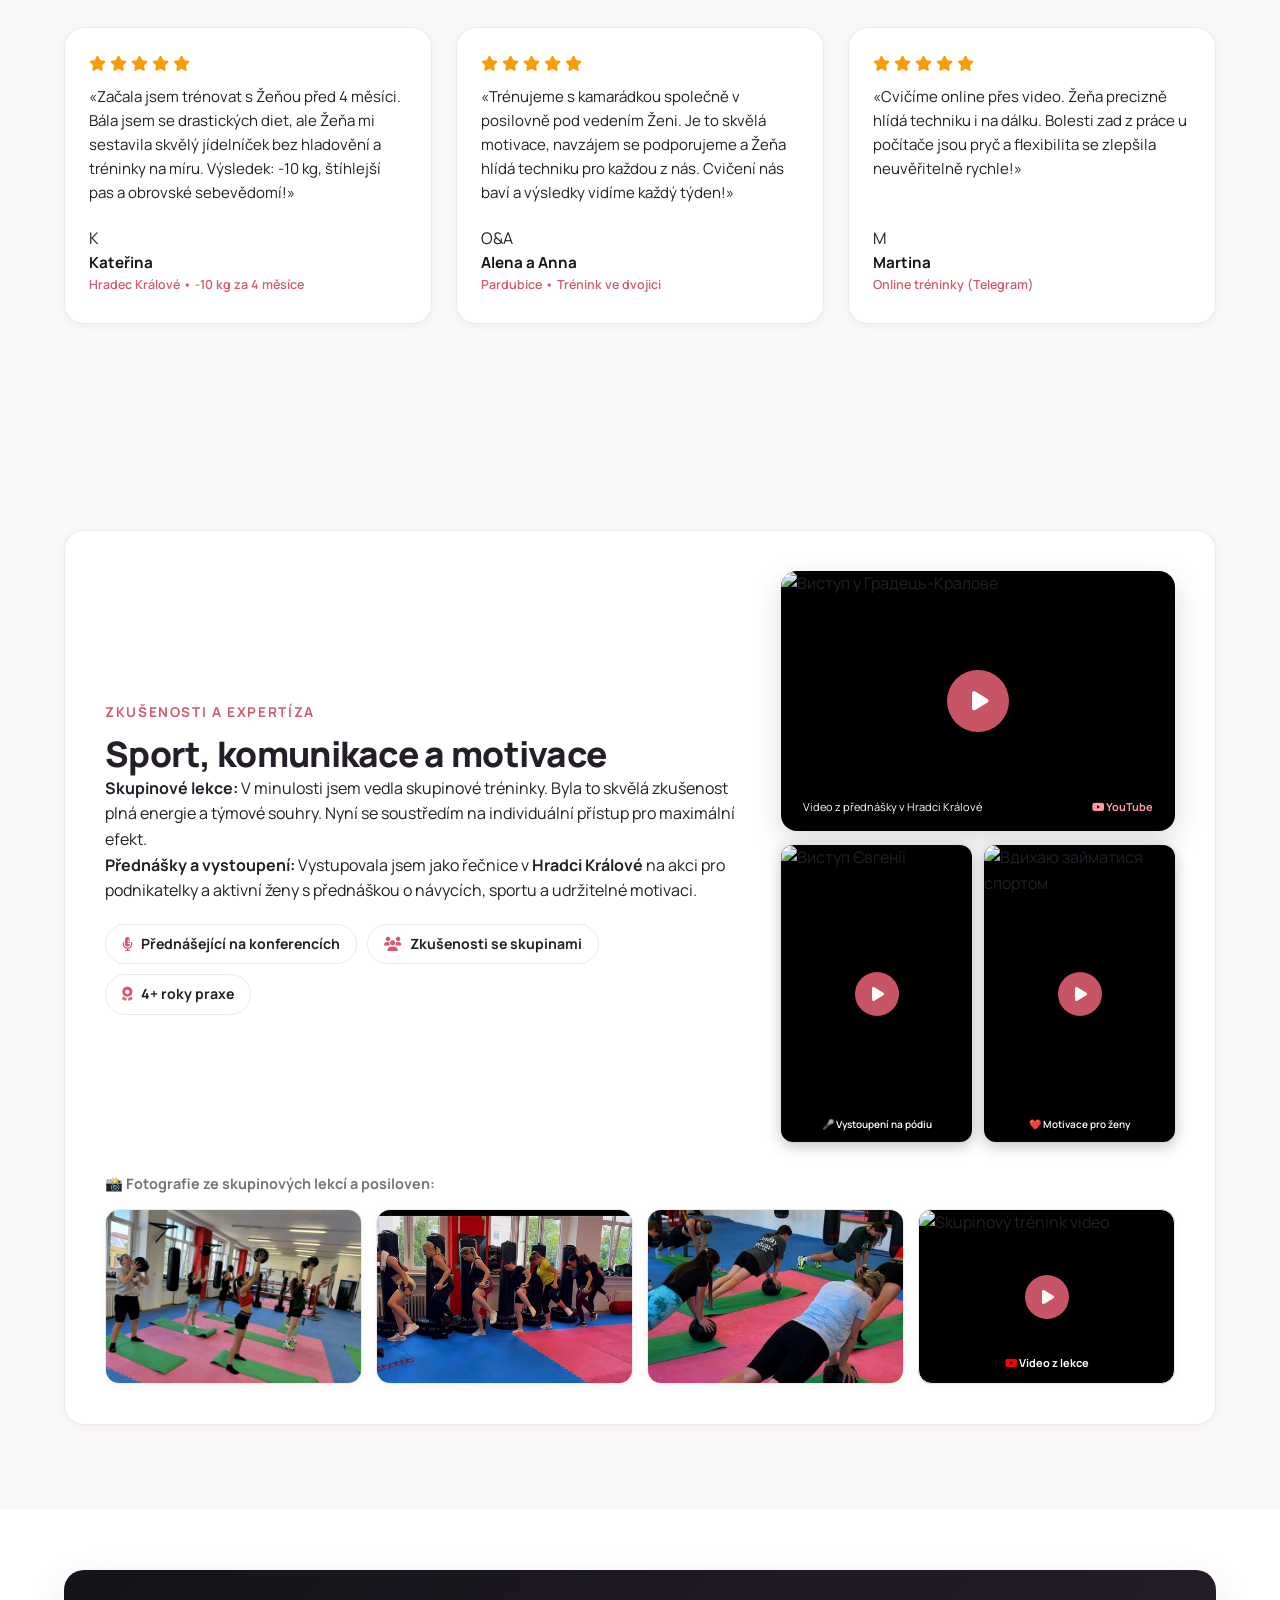
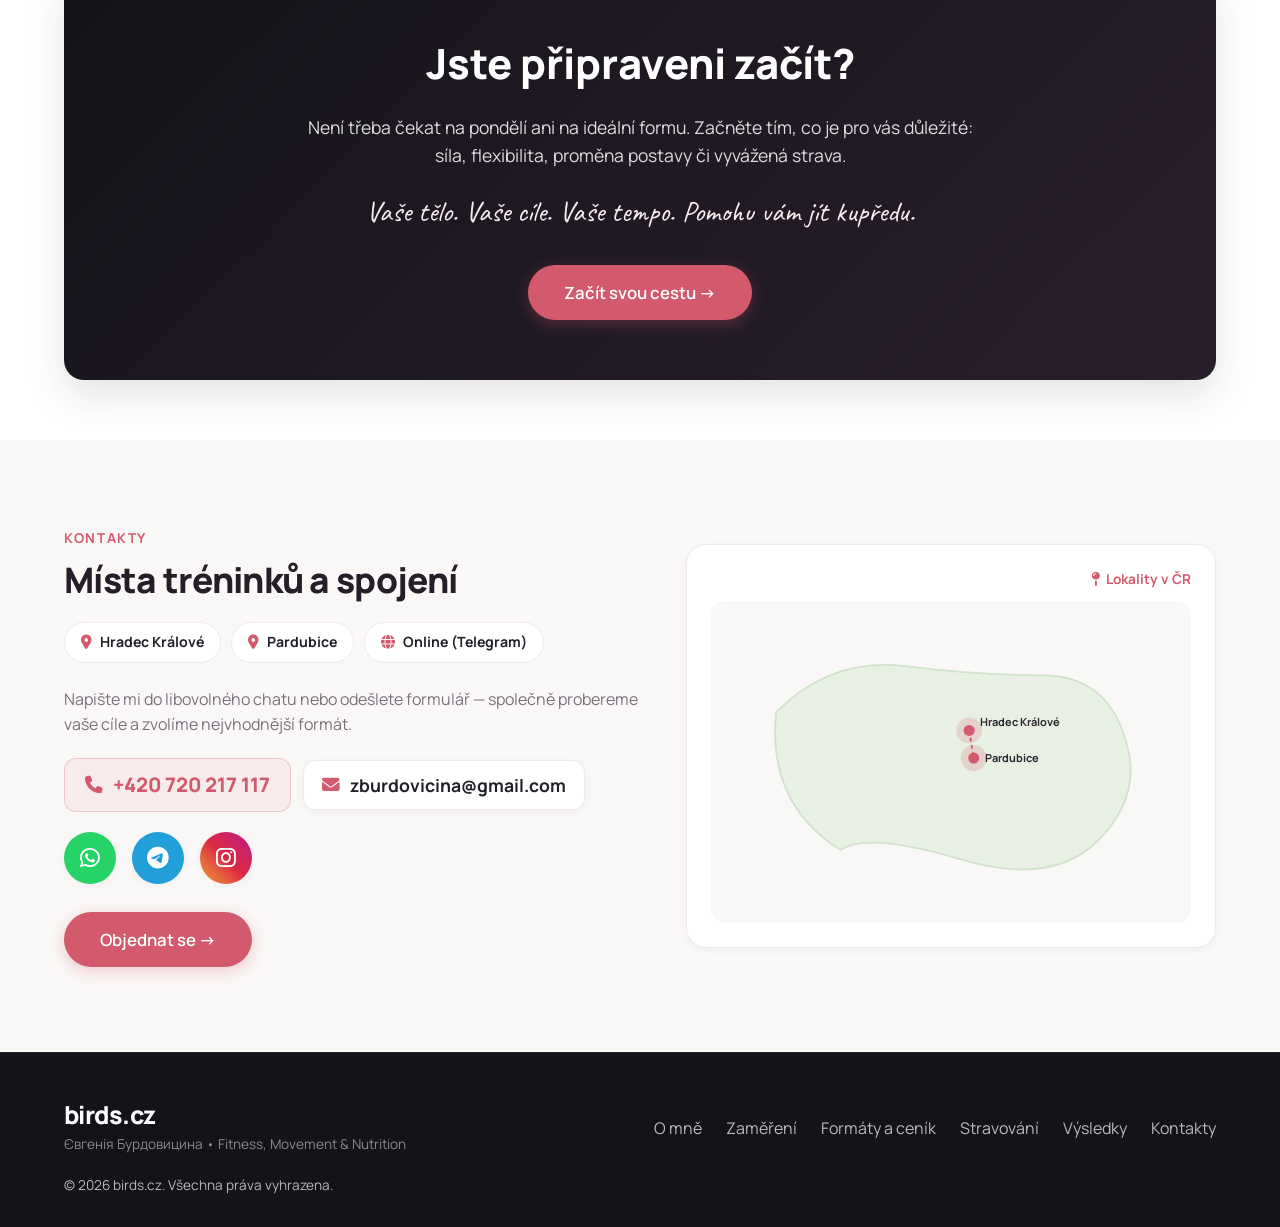
==== commit 2e74ab5a: "Add 65px proximity safe zone and 56px expanded hit target to runaway close button so it never runs a" ====
--- a/cz/index.html
+++ b/cz/index.html
@@ -63,7 +63,7 @@
   <link rel="stylesheet" href="https://cdnjs.cloudflare.com/ajax/libs/font-awesome/6.5.1/css/all.min.css" media="print" onload="this.media='all'">
   <noscript><link rel="stylesheet" href="https://cdnjs.cloudflare.com/ajax/libs/font-awesome/6.5.1/css/all.min.css"></noscript>
 
-  <link rel="stylesheet" href="../styles.css?v=4.1">
+  <link rel="stylesheet" href="../styles.css?v=4.2">
 </head>
 <body>
 
@@ -1441,7 +1441,7 @@
     </div>
   </div>
 
-  <script src="../script.js?v=4.1" defer></script>
+  <script src="../script.js?v=4.2" defer></script>
   <!-- Floating Quick Contact Dock -->
   <aside class="floating-contact-dock" aria-label="Rychlý kontakt">
     <a href="https://t.me/candy_bird" target="_blank" rel="noopener noreferrer" class="floating-action-btn telegram-float" aria-label="Napsat na Telegram" title="Telegram">
--- a/styles.css
+++ b/styles.css
@@ -3315,32 +3315,44 @@
   position: absolute;
   top: 2px;
   right: 6px;
-  width: 30px;
-  height: 30px;
+  width: 32px;
+  height: 32px;
   border-radius: 50%;
   background: #18151D;
   color: #FFFFFF;
   border: 2px solid #FFFFFF;
-  font-size: 19px;
+  font-size: 20px;
   font-weight: 700;
   line-height: 1;
   display: flex;
   align-items: center;
   justify-content: center;
   cursor: pointer;
-  z-index: 20;
-  box-shadow: 0 4px 12px rgba(0, 0, 0, 0.55);
-  transition: transform 0.2s ease, background-color 0.2s ease, color 0.2s ease;
+  z-index: 50;
+  box-shadow: 0 4px 14px rgba(0, 0, 0, 0.65);
+  transition: transform 0.2s ease, background-color 0.2s ease, box-shadow 0.2s ease;
   pointer-events: auto;
   touch-action: manipulation;
   padding: 0;
 }
 
+/* Invisible generous hit target (56px x 56px) around the cross for easy tapping/clicking */
+#runaway-close-btn::before {
+  content: '';
+  position: absolute;
+  top: -12px;
+  left: -12px;
+  right: -12px;
+  bottom: -12px;
+  border-radius: 50%;
+  cursor: pointer;
+}
+
 #runaway-close-btn:hover {
   background: #ee1b30;
   color: #FFFFFF;
-  transform: scale(1.18);
-  box-shadow: 0 6px 16px rgba(238, 27, 48, 0.6);
+  transform: scale(1.22);
+  box-shadow: 0 6px 18px rgba(238, 27, 48, 0.7);
 }
 
 @keyframes runawayBreathe {
@@ -3377,11 +3389,18 @@
   }
 
   #runaway-close-btn {
-    width: 26px;
-    height: 26px;
-    font-size: 16px;
+    width: 28px;
+    height: 28px;
+    font-size: 18px;
     top: 0;
     right: 4px;
   }
-}
-
+
+  #runaway-close-btn::before {
+    top: -14px;
+    left: -14px;
+    right: -14px;
+    bottom: -14px;
+  }
+}
+
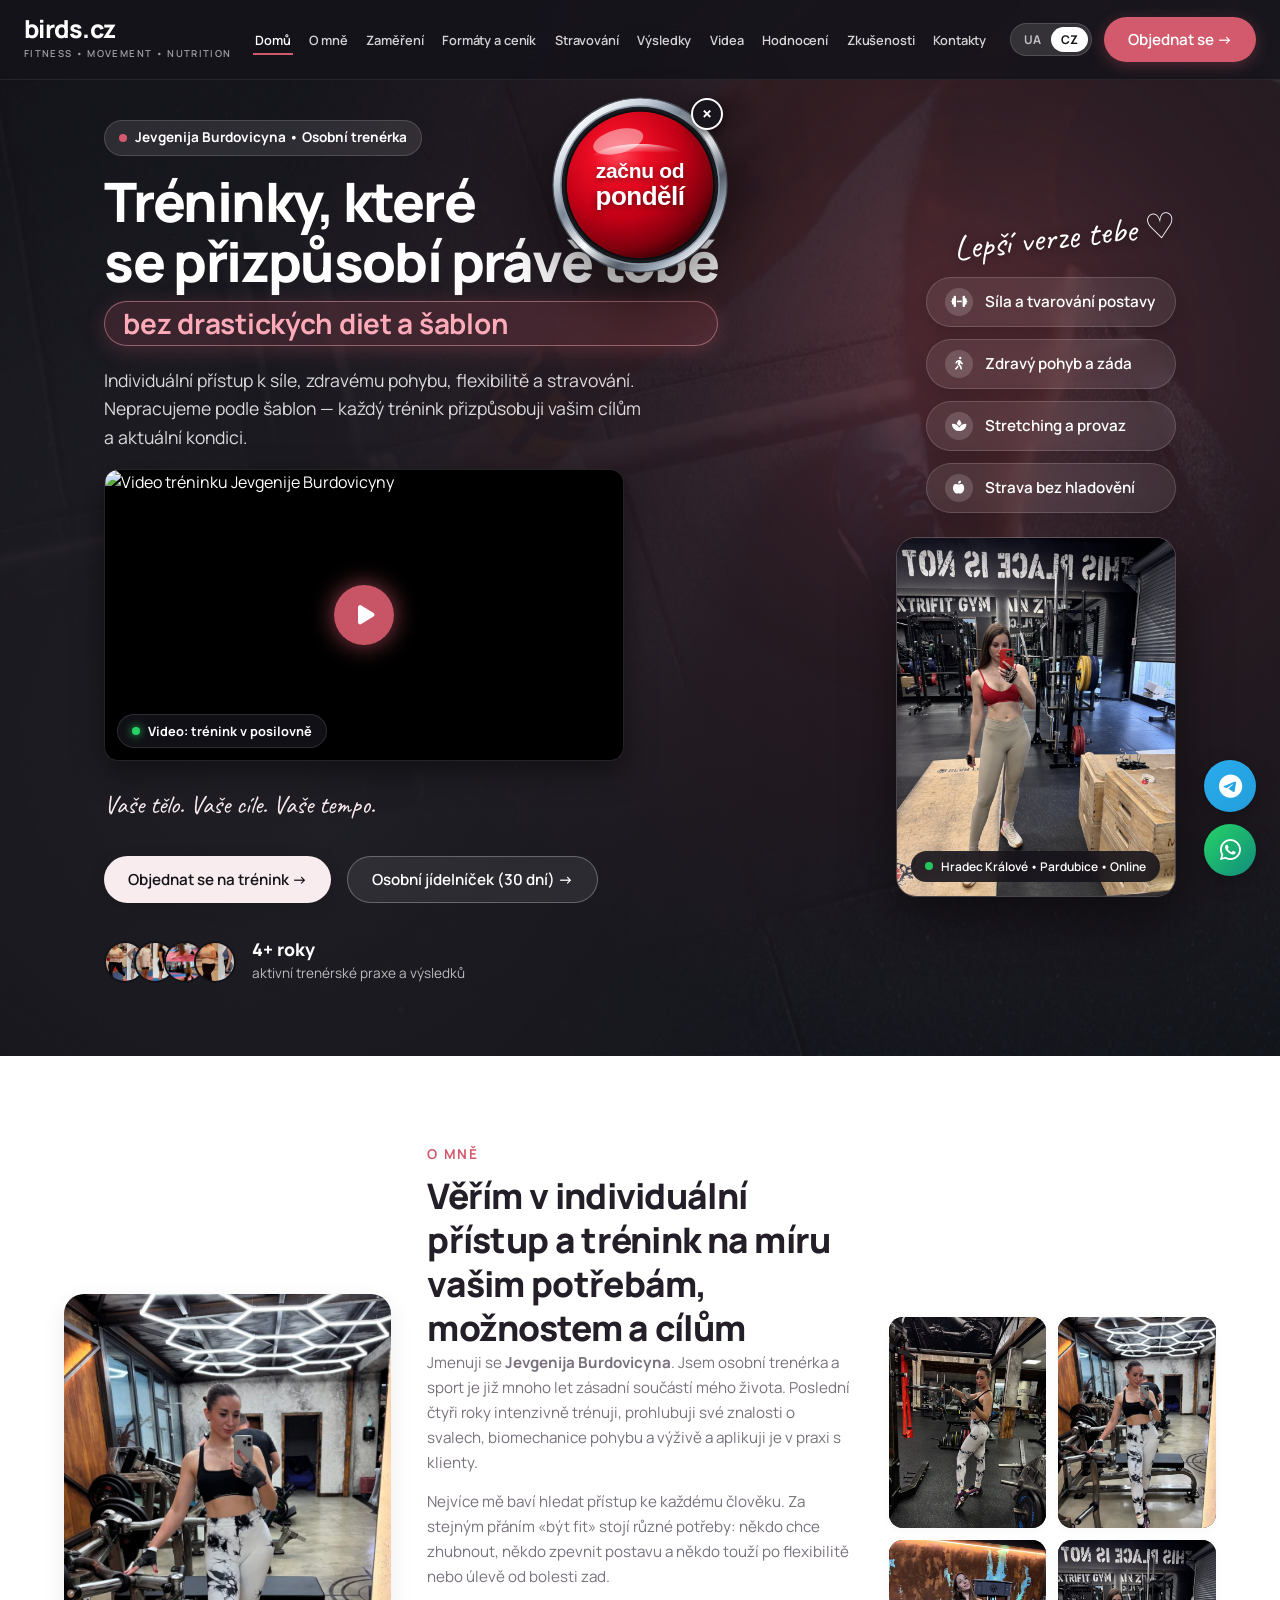
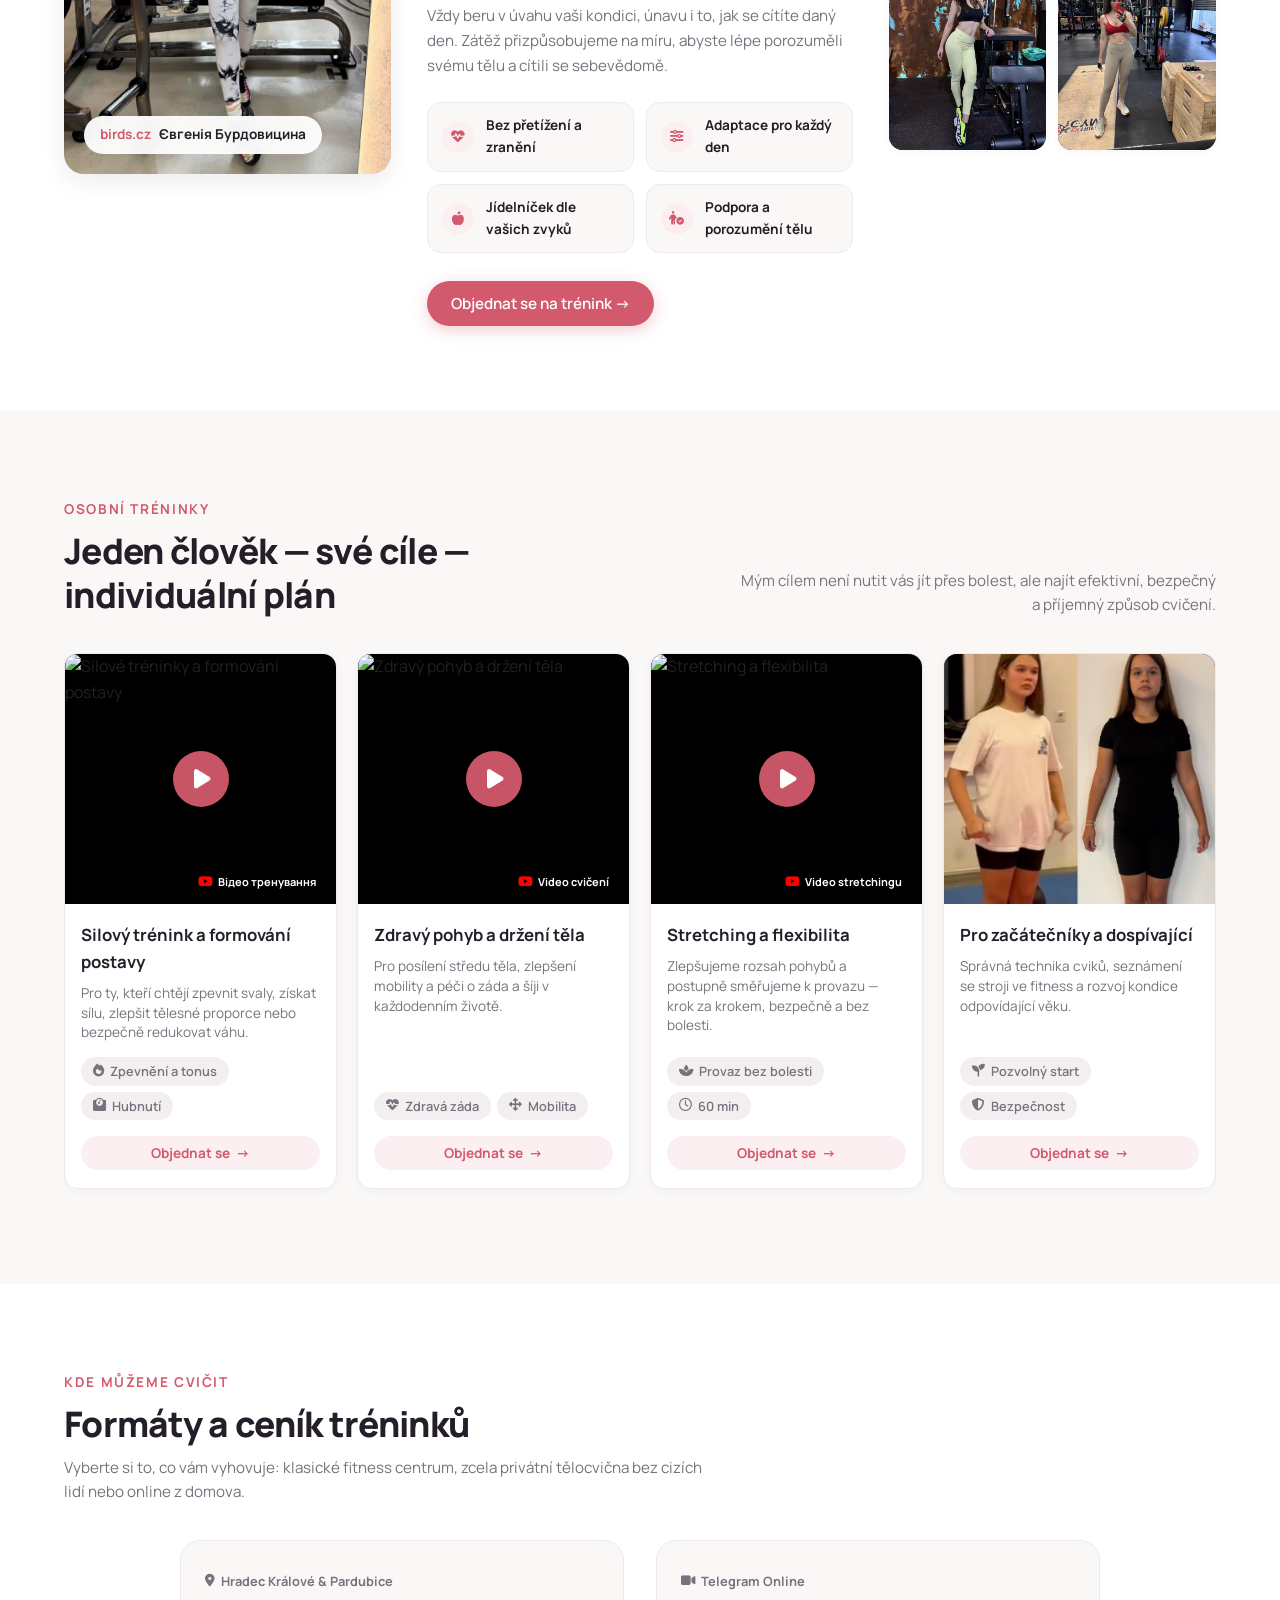
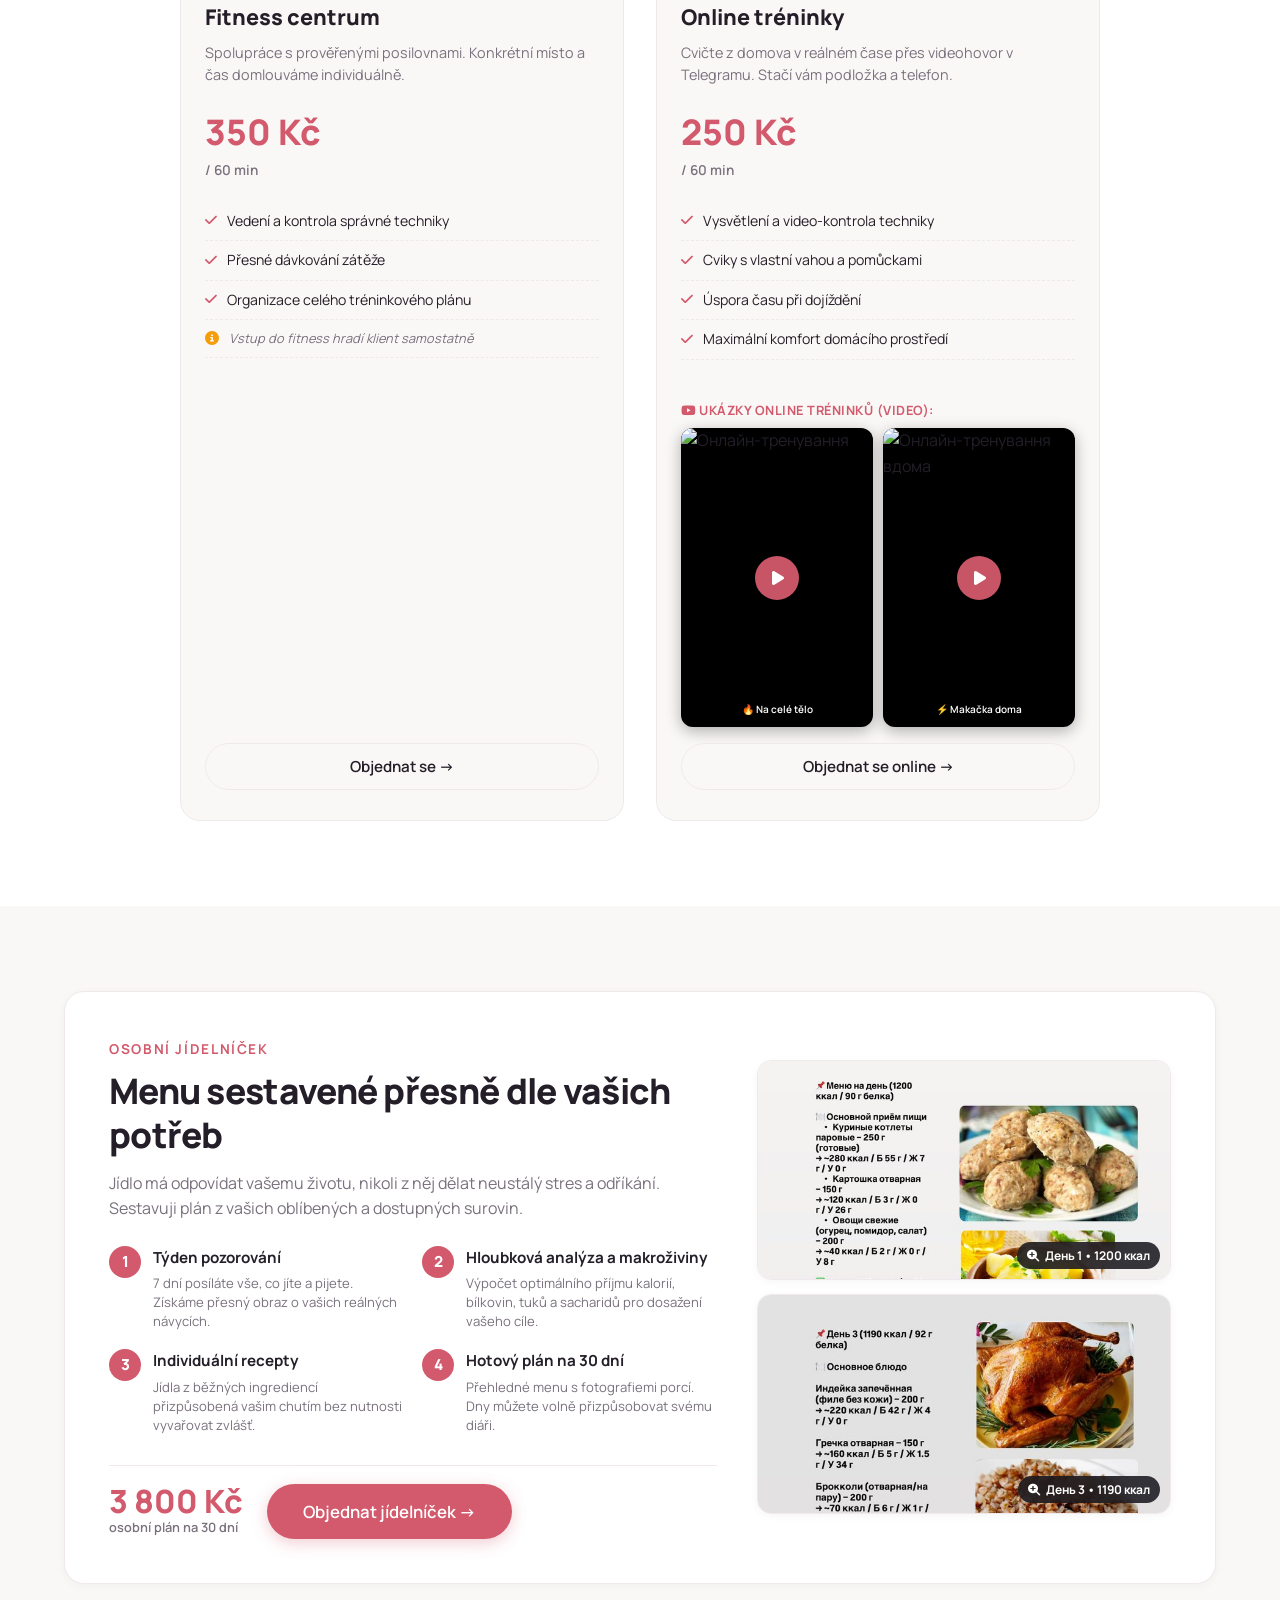
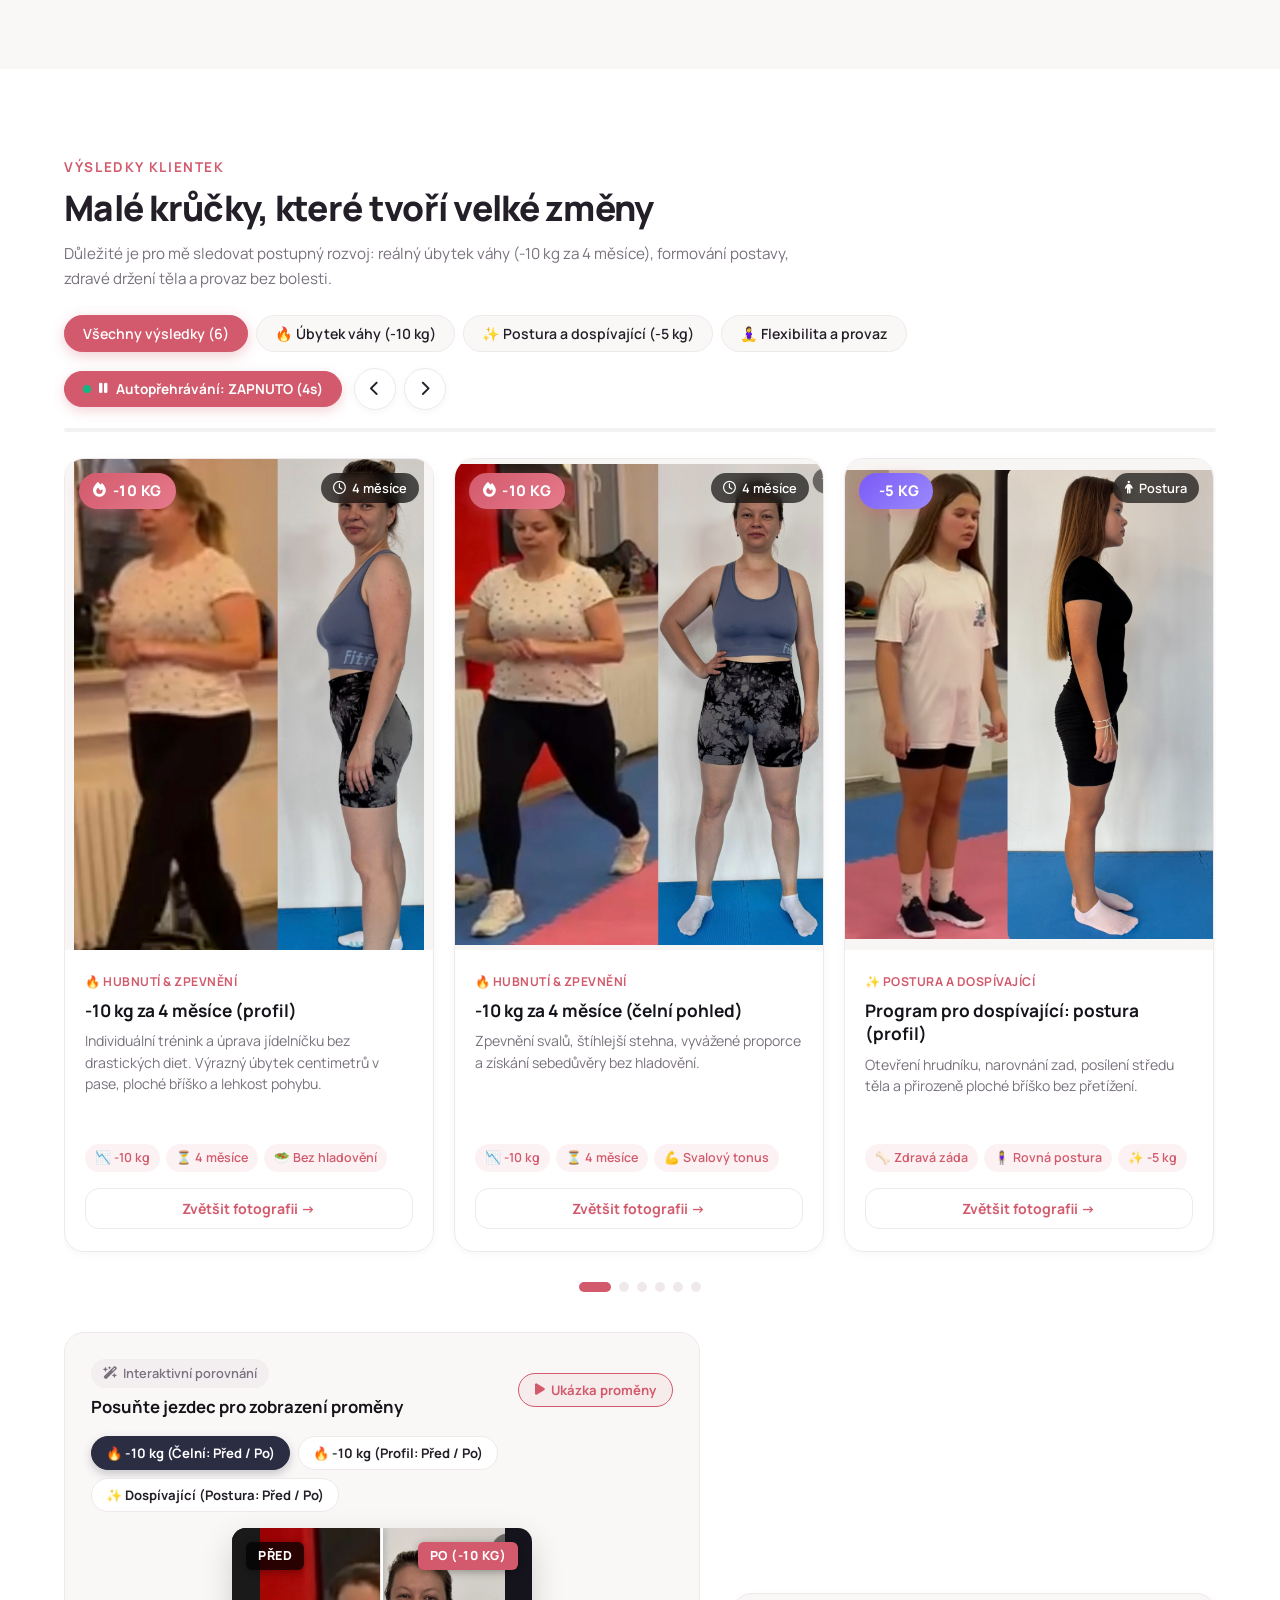
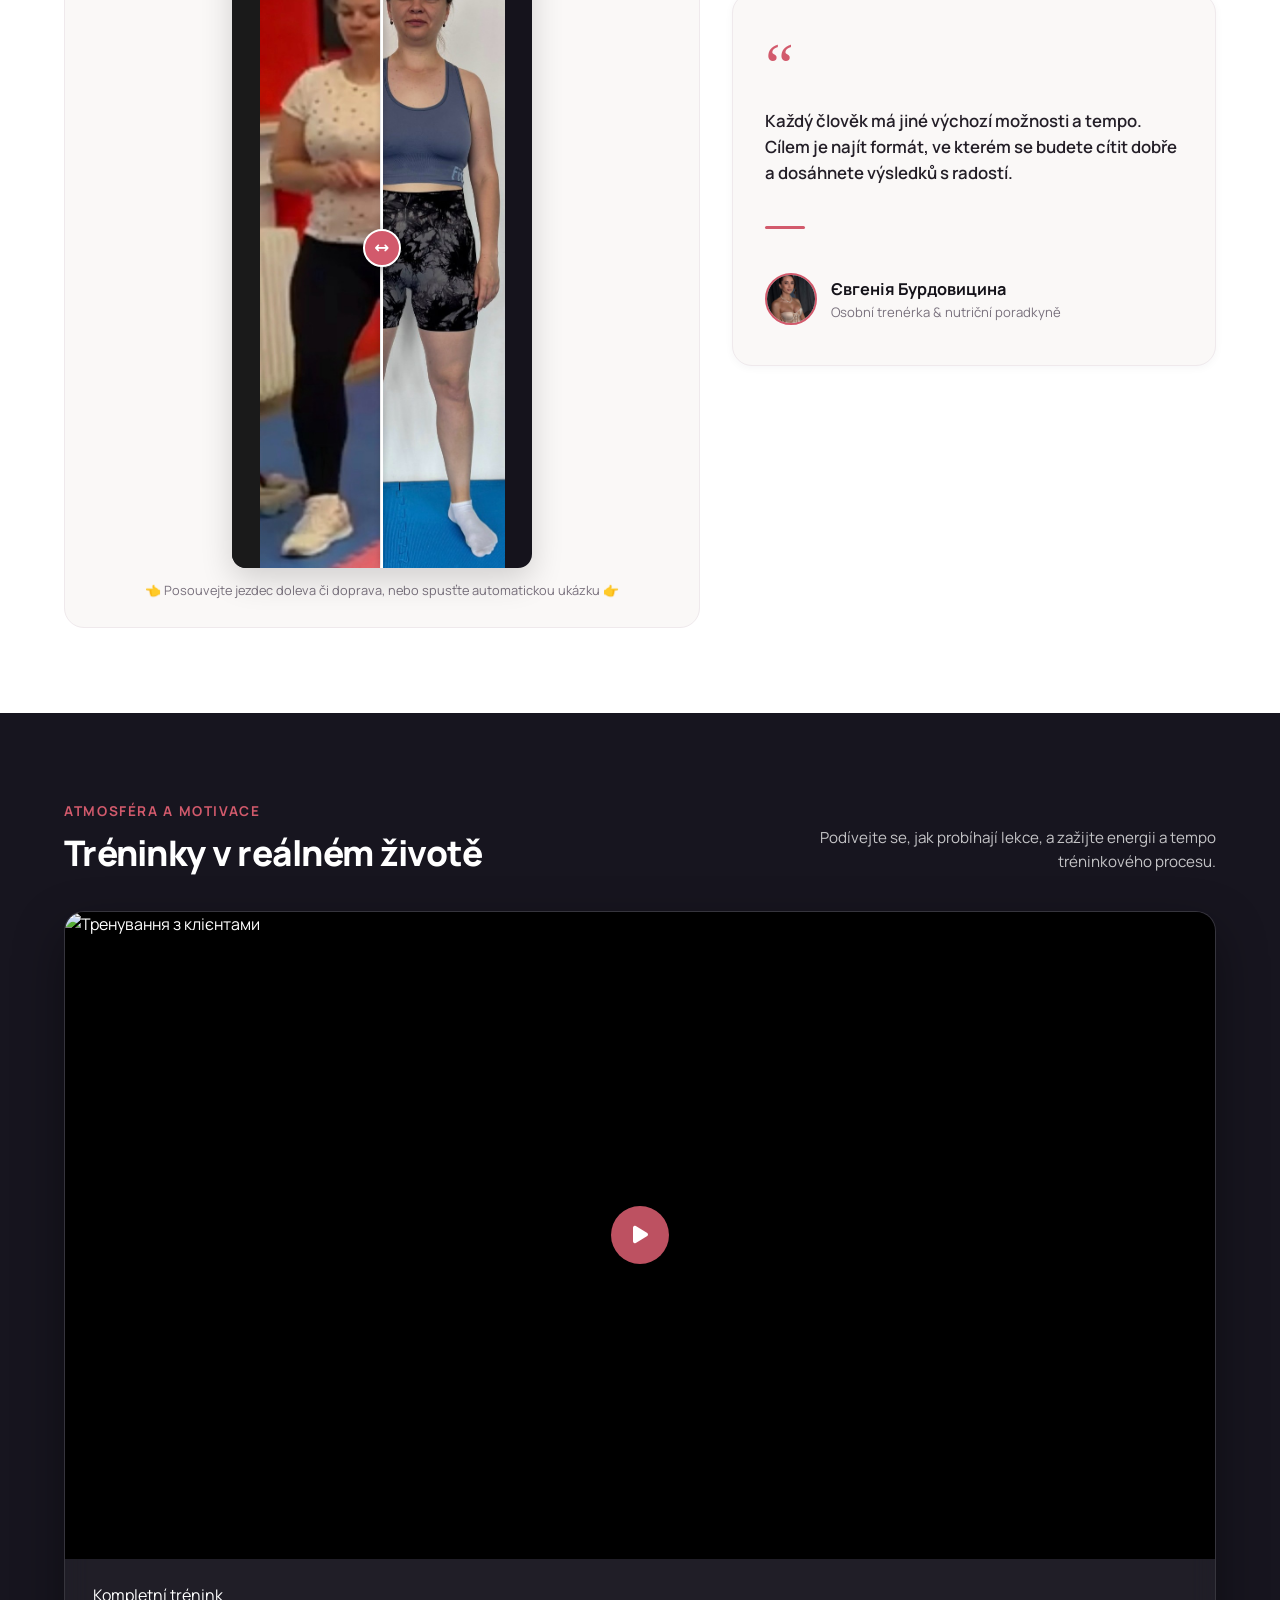
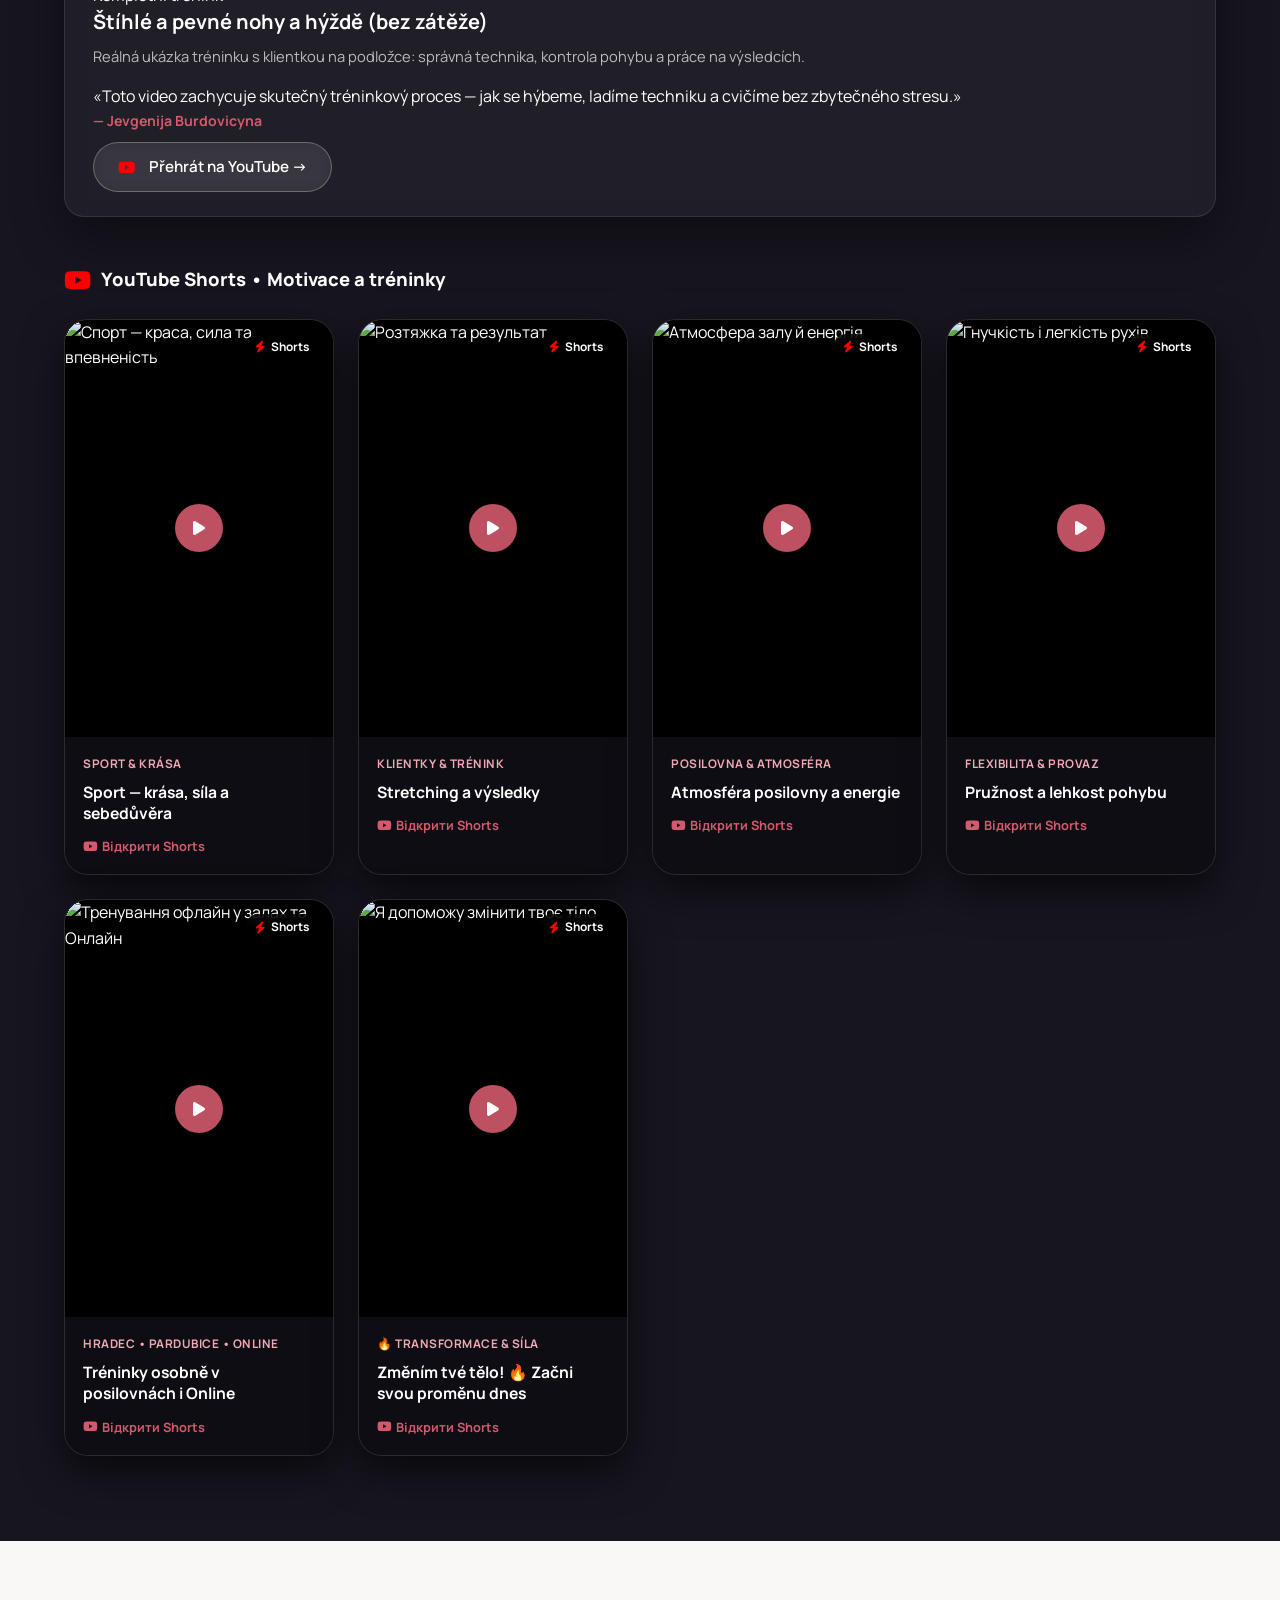
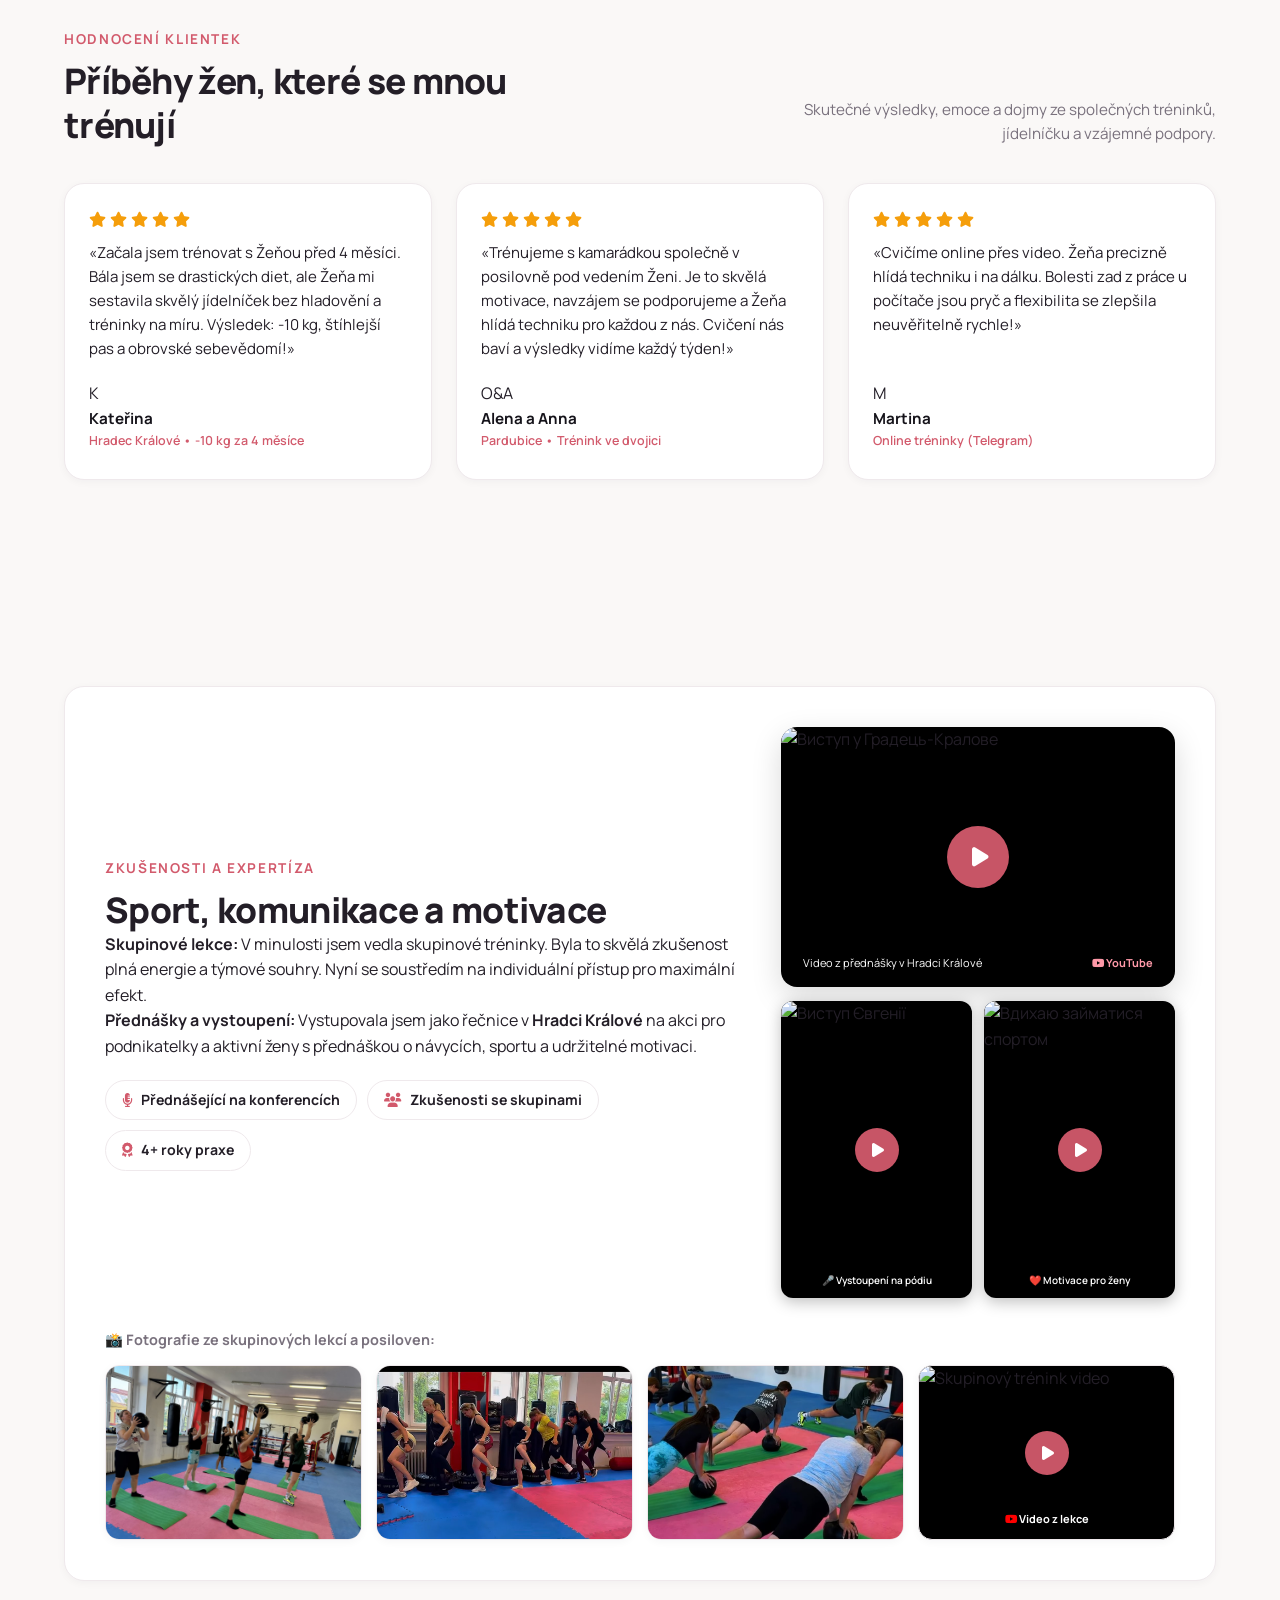
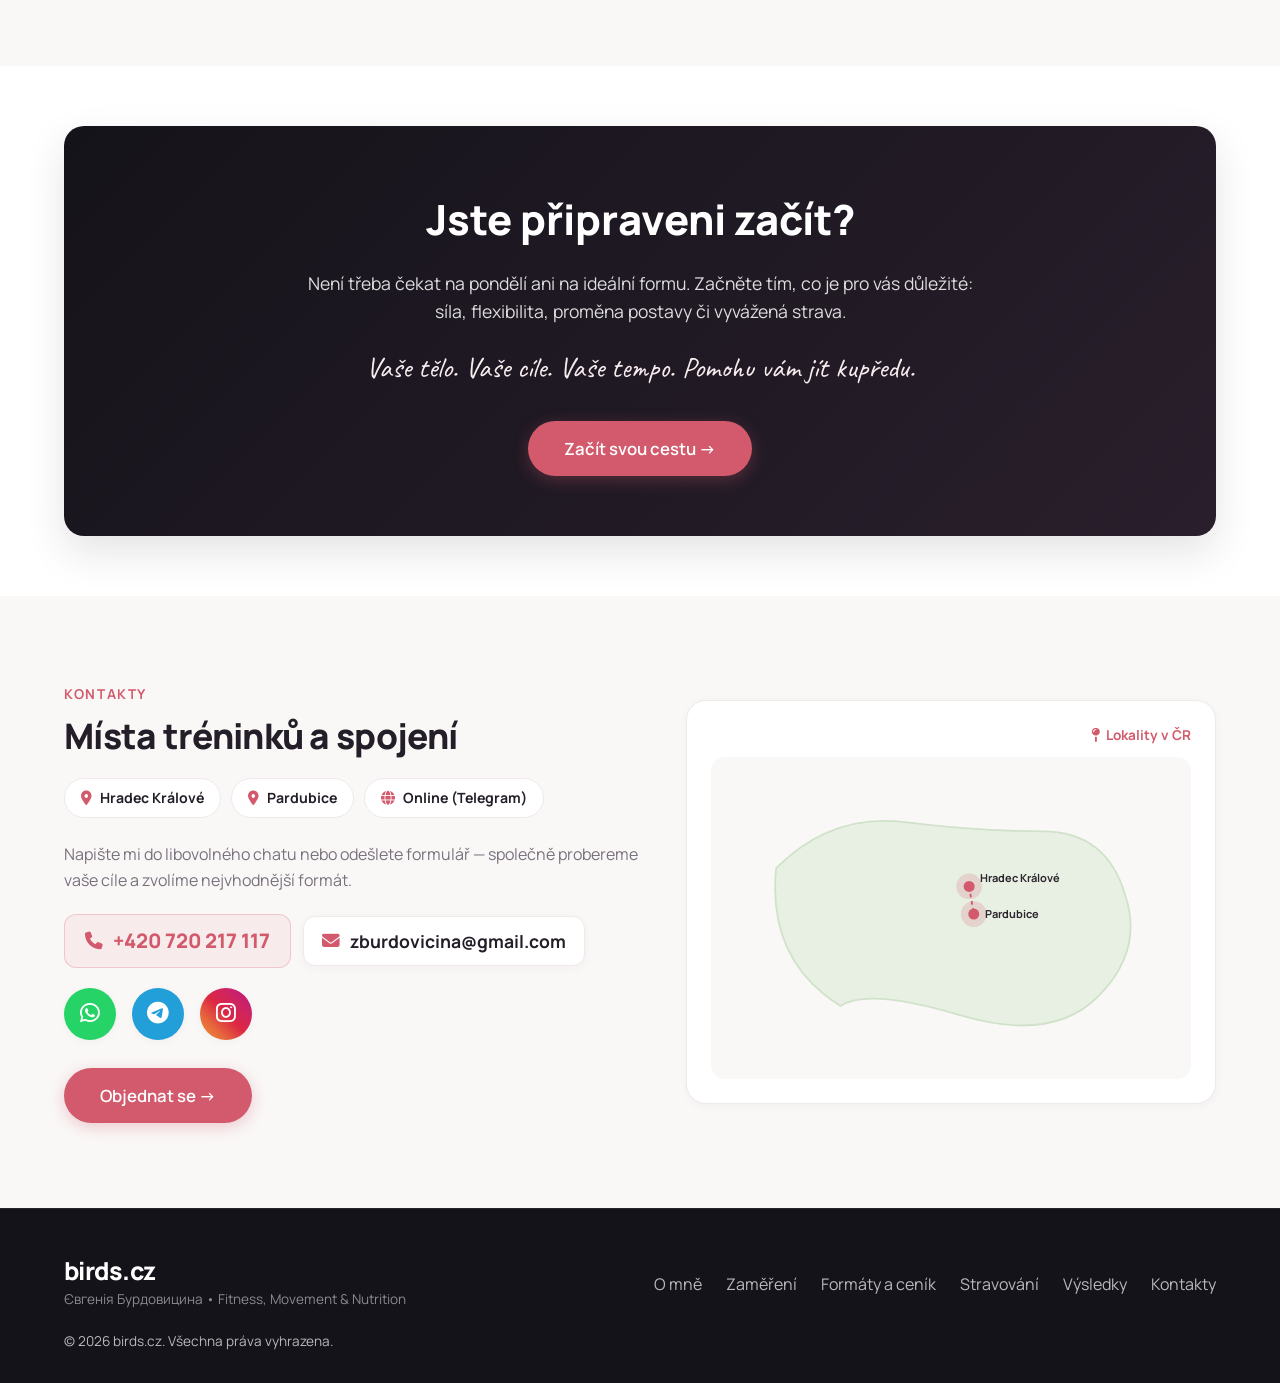
==== commit 1a31d1e6: "Implement coach feedback: add hero workout video preview, replace runaway button with glossy candy r" ====
--- a/cz/index.html
+++ b/cz/index.html
@@ -63,36 +63,61 @@
   <link rel="stylesheet" href="https://cdnjs.cloudflare.com/ajax/libs/font-awesome/6.5.1/css/all.min.css" media="print" onload="this.media='all'">
   <noscript><link rel="stylesheet" href="https://cdnjs.cloudflare.com/ajax/libs/font-awesome/6.5.1/css/all.min.css"></noscript>
 
-  <link rel="stylesheet" href="../styles.css?v=4.2">
+  <link rel="stylesheet" href="../styles.css?v=5.0">
 </head>
 <body>
 
-    <!-- ==================== RUNAWAY "START ON MONDAY" 3D STOP SIGN ==================== -->
+    <!-- ==================== RUNAWAY "START ON MONDAY" CANDY RED BUTTON ==================== -->
   <div id="runaway-wrapper">
-    <div id="runaway-btn" role="button" tabindex="0" aria-label="ZAČNU OD PONDĚLÍ">
-      <!-- Authentic Octagonal Road Sign (STOP) with White Outer & Inner Stripes -->
-      <svg class="stop-sign-svg" viewBox="0 0 180 180" width="100%" height="100%" aria-hidden="true">
+    <div id="runaway-btn" role="button" tabindex="0" aria-label="začnu od pondělí">
+      <svg class="candy-btn-svg" viewBox="0 0 180 180" width="100%" height="100%" aria-hidden="true">
         <defs>
-          <radialGradient id="stopGradCZ" cx="38%" cy="32%" r="75%">
-            <stop offset="0%" stop-color="#ff4759" />
-            <stop offset="42%" stop-color="#d90429" />
-            <stop offset="85%" stop-color="#9a0012" />
-            <stop offset="100%" stop-color="#67000b" />
+          <!-- Chrome Outer Bezel -->
+          <linearGradient id="candyChromeCZ" x1="15%" y1="10%" x2="85%" y2="90%">
+            <stop offset="0%" stop-color="#ffffff" />
+            <stop offset="18%" stop-color="#c8d1dc" />
+            <stop offset="35%" stop-color="#7a8594" />
+            <stop offset="55%" stop-color="#ffffff" />
+            <stop offset="75%" stop-color="#555d69" />
+            <stop offset="90%" stop-color="#a4b0be" />
+            <stop offset="100%" stop-color="#ffffff" />
+          </linearGradient>
+
+          <!-- Candy Red Dome Radial Gradient -->
+          <radialGradient id="candyRedGradCZ" cx="36%" cy="30%" r="72%">
+            <stop offset="0%" stop-color="#ff4557" />
+            <stop offset="25%" stop-color="#ee0e24" />
+            <stop offset="60%" stop-color="#c20016" />
+            <stop offset="88%" stop-color="#80000e" />
+            <stop offset="100%" stop-color="#4d0007" />
           </radialGradient>
+
+          <!-- Specular Curved Glare -->
+          <linearGradient id="candyGlossCZ" x1="20%" y1="0%" x2="40%" y2="80%">
+            <stop offset="0%" stop-color="#ffffff" stop-opacity="0.9" />
+            <stop offset="35%" stop-color="#ffffff" stop-opacity="0.3" />
+            <stop offset="70%" stop-color="#ffffff" stop-opacity="0" />
+          </linearGradient>
         </defs>
-        <!-- Outer metallic white border -->
-        <polygon points="52.7,2 127.3,2 178,52.7 178,127.3 127.3,178 52.7,178 2,127.3 2,52.7"
-                 fill="url(#stopGradCZ)" stroke="#ffffff" stroke-width="4.5" stroke-linejoin="round" />
-        <!-- Inner classic white stripe -->
-        <polygon points="56,8 124,8 172,56 172,124 124,172 56,172 8,124 8,56"
-                 fill="none" stroke="#ffffff" stroke-width="3" stroke-linejoin="round" opacity="0.95" />
+
+        <!-- Chrome Bezel Collar Base -->
+        <circle cx="90" cy="90" r="88" fill="url(#candyChromeCZ)" stroke="#4b525d" stroke-width="1.2" />
+        <circle cx="90" cy="90" r="80" fill="#181a1f" stroke="#8c97a5" stroke-width="1.5" />
+        <circle cx="90" cy="90" r="76" fill="#0d0e11" />
+
+        <!-- 3D Red Button Dome -->
+        <circle cx="90" cy="90" r="74" fill="url(#candyRedGradCZ)" />
+
+        <!-- Specular Crescent Glare -->
+        <path d="M 38 68 C 42 42, 138 42, 142 68 C 126 52, 54 52, 38 68 Z" fill="url(#candyGlossCZ)" />
+        <ellipse cx="68" cy="46" rx="26" ry="12" fill="#ffffff" opacity="0.45" transform="rotate(-15 68 46)" />
       </svg>
 
       <button id="runaway-close-btn" type="button" aria-label="Zavřít" title="Zavřít" data-i18n-title="runaway_close_title">&times;</button>
 
-      <div class="runaway-sign-text">
-        <span class="stop-line-1" data-i18n="runaway_line_1">ZAČNU OD</span>
-        <span class="stop-line-2" data-i18n="runaway_line_2">PONDĚLÍ</span>
+      <div class="runaway-candy-text">
+        <span class="candy-line-1" data-i18n="runaway_line_1">začnu od</span>
+        <span class="candy-line-2" data-i18n="runaway_line_2">pondělí</span>
       </div>
     </div>
   </div>
@@ -181,6 +206,18 @@
 
           <p class="hero-subtitle" data-i18n="hero_desc">Individuální přístup k síle, zdravému pohybu, flexibilitě a stravování. Nepracujeme podle šablon — každý trénink přizpůsobuji vašim cílům a aktuální kondici.</p>
 
+          <!-- Hero Workout Video Preview Card (Prompted by Coach Zhenya) -->
+          <div class="hero-video-card video-player-facade" data-youtube-id="UxmEhd5iXyw" title="Klikněte pro přehrání tréninku">
+            <img src="https://img.youtube.com/vi/UxmEhd5iXyw/hqdefault.jpg" alt="Video tréninku Jevgenije Burdovicyny" class="hero-video-thumb" width="480" height="360" loading="eager" decoding="async">
+            <div class="hero-video-play-btn">
+              <i class="fa-solid fa-play"></i>
+            </div>
+            <div class="hero-video-badge">
+              <span class="live-dot"></span>
+              <span data-i18n="hero_video_badge">Video: trénink v posilovně</span>
+            </div>
+          </div>
+
           <div class="hero-tagline-quote">
             <span data-i18n="hero_tagline">Vaše tělo. Vaše cíle. Vaše tempo.</span>
           </div>
@@ -1234,10 +1271,10 @@
               </a>
             </div>
             <div class="messenger-buttons-row">
-              <a href="https://wa.me/420720217117?text=Ahoj%2C%20%C5%BDe%C5%88o!%20Chci%20se%20zeptat%20na%20tr%C3%A9ninky%20(birds.cz)" target="_blank" rel="noopener" class="messenger-btn whatsapp-btn" aria-label="WhatsApp">
+              <a href="https://wa.me/420720217117?text=Ahoj%2C%20%C5%BDe%C5%88o!%20Chci%20se%20zeptat%20na%20tr%C3%A9ninky%20(Birds%20Fitness)" target="_blank" rel="noopener" class="messenger-btn whatsapp-btn" aria-label="WhatsApp">
                 <i class="fa-brands fa-whatsapp"></i>
               </a>
-              <a href="https://t.me/candy_bird?text=Ahoj%2C%20%C5%BDe%C5%88o!%20P%C3%AD%C5%A1u%20z%20webu%20birds.cz" target="_blank" rel="noopener" class="messenger-btn telegram-btn" aria-label="Telegram">
+              <a href="https://t.me/candy_bird?text=Ahoj%2C%20%C5%BDe%C5%88o!%20P%C3%AD%C5%A1u%20z%20webu%20Birds%20Fitness" target="_blank" rel="noopener" class="messenger-btn telegram-btn" aria-label="Telegram">
                 <i class="fa-brands fa-telegram"></i>
               </a>
               <a href="https://www.instagram.com/birds.cz/" target="_blank" rel="noopener" class="messenger-btn instagram-btn" aria-label="Instagram">
@@ -1441,7 +1478,7 @@
     </div>
   </div>
 
-  <script src="../script.js?v=4.2" defer></script>
+  <script src="../script.js?v=5.0" defer></script>
   <!-- Floating Quick Contact Dock -->
   <aside class="floating-contact-dock" aria-label="Rychlý kontakt">
     <a href="https://t.me/candy_bird" target="_blank" rel="noopener noreferrer" class="floating-action-btn telegram-float" aria-label="Napsat na Telegram" title="Telegram">
--- a/styles.css
+++ b/styles.css
@@ -2813,6 +2813,92 @@
   text-align: center;
 }
 
+
+/* ==================== HERO WORKOUT VIDEO CARD ==================== */
+.hero-video-card {
+  position: relative;
+  width: 100%;
+  max-width: 520px;
+  aspect-ratio: 16 / 9;
+  border-radius: var(--radius-md);
+  overflow: hidden;
+  background: #000000;
+  box-shadow: 0 12px 32px rgba(0, 0, 0, 0.45);
+  border: 1px solid rgba(255, 255, 255, 0.14);
+  cursor: pointer;
+  margin: 18px 0 24px;
+  transition: transform 0.25s ease, box-shadow 0.25s ease, border-color 0.25s ease;
+}
+
+.hero-video-card:hover {
+  transform: translateY(-3px);
+  box-shadow: 0 18px 40px rgba(210, 90, 108, 0.35);
+  border-color: rgba(210, 90, 108, 0.5);
+}
+
+.hero-video-thumb {
+  width: 100%;
+  height: 100%;
+  object-fit: cover;
+  display: block;
+}
+
+.hero-video-play-btn {
+  position: absolute;
+  top: 50%;
+  left: 50%;
+  transform: translate(-50%, -50%);
+  width: 60px;
+  height: 60px;
+  background: rgba(210, 90, 108, 0.95);
+  border-radius: 50%;
+  display: flex;
+  align-items: center;
+  justify-content: center;
+  color: #FFFFFF;
+  font-size: 22px;
+  box-shadow: 0 0 25px rgba(210, 90, 108, 0.7);
+  pointer-events: none;
+  transition: transform 0.2s ease, background 0.2s ease;
+}
+
+.hero-video-play-btn i {
+  margin-left: 4px;
+}
+
+.hero-video-card:hover .hero-video-play-btn {
+  transform: translate(-50%, -50%) scale(1.12);
+  background: #E84D6A;
+}
+
+.hero-video-badge {
+  position: absolute;
+  bottom: 12px;
+  left: 12px;
+  background: rgba(21, 19, 26, 0.85);
+  backdrop-filter: blur(8px);
+  -webkit-backdrop-filter: blur(8px);
+  padding: 6px 14px;
+  border-radius: var(--radius-pill);
+  font-size: 0.8rem;
+  font-weight: 700;
+  color: #FFFFFF;
+  display: flex;
+  align-items: center;
+  gap: 8px;
+  pointer-events: none;
+  border: 1px solid rgba(255, 255, 255, 0.12);
+}
+
+.live-dot {
+  width: 8px;
+  height: 8px;
+  border-radius: 50%;
+  background: #25D366;
+  box-shadow: 0 0 8px #25D366;
+  display: inline-block;
+}
+
 /* ==================== RESPONSIVE DESIGN ==================== */
 @media (max-width: 1024px) {
   .hero-container {
@@ -3236,7 +3322,7 @@
   color: #FFFFFF;
 }
 
-/* ==================== RUNAWAY "START ON MONDAY" 3D STOP SIGN ==================== */
+/* ==================== RUNAWAY "START ON MONDAY" CANDY RED BUTTON ==================== */
 #runaway-wrapper {
   position: relative;
   width: 100%;
@@ -3258,14 +3344,14 @@
   justify-content: center;
   box-sizing: border-box;
   z-index: 9999;
-  filter: drop-shadow(0 16px 36px rgba(0, 0, 0, 0.55));
+  filter: drop-shadow(0 16px 36px rgba(0, 0, 0, 0.65));
   transition: transform 0.16s ease, left 0.22s cubic-bezier(0.18, 0.89, 0.32, 1.28), top 0.22s cubic-bezier(0.18, 0.89, 0.32, 1.28);
   animation: runawayBreathe 2.8s ease-in-out infinite;
   touch-action: manipulation;
   -webkit-tap-highlight-color: transparent;
 }
 
-.stop-sign-svg {
+.candy-btn-svg {
   position: absolute;
   top: 0;
   left: 0;
@@ -3275,7 +3361,7 @@
   display: block;
 }
 
-.runaway-sign-text {
+.runaway-candy-text {
   position: relative;
   z-index: 2;
   display: flex;
@@ -3286,31 +3372,26 @@
   pointer-events: none;
   width: 100%;
   height: 100%;
-  padding: 16px;
+  padding: 20px;
   box-sizing: border-box;
-  text-transform: uppercase;
-  font-family: 'Impact', 'Arial Black', -apple-system, BlinkMacSystemFont, 'Segoe UI', Roboto, sans-serif;
+  font-family: -apple-system, BlinkMacSystemFont, 'Segoe UI', Roboto, 'Helvetica Neue', Arial, sans-serif;
+  font-weight: 800;
   color: #ffffff;
-  line-height: 1.05;
-  text-shadow: 0 3px 6px rgba(0, 0, 0, 0.75), 0 0 2px rgba(0, 0, 0, 0.9);
-}
-
-/* STOP sign font typography */
-.stop-line-1 {
-  font-size: 19px;
-  font-weight: 800;
-  letter-spacing: 1.5px;
-  opacity: 0.96;
-  margin-bottom: 2px;
-}
-
-.stop-line-2 {
+  line-height: 1.12;
+  text-shadow: 0 2px 6px rgba(0, 0, 0, 0.5);
+}
+
+.candy-line-1 {
+  font-size: 21px;
+  letter-spacing: -0.3px;
+}
+
+.candy-line-2 {
   font-size: 26px;
-  font-weight: 900;
-  letter-spacing: 1.2px;
-}
-
-/* Close "X" Button on top-right octagon facet */
+  letter-spacing: -0.5px;
+}
+
+/* Close "X" Button on top-right of chrome ring */
 #runaway-close-btn {
   position: absolute;
   top: 2px;
@@ -3358,7 +3439,7 @@
 @keyframes runawayBreathe {
   0%, 100% {
     transform: translateX(-50%) scale(1);
-    filter: drop-shadow(0 16px 36px rgba(0, 0, 0, 0.55));
+    filter: drop-shadow(0 16px 36px rgba(0, 0, 0, 0.65));
   }
   50% {
     transform: translateX(-50%) scale(1.05);
@@ -3378,14 +3459,12 @@
     height: 144px;
   }
 
-  .stop-line-1 {
-    font-size: 15px;
-    letter-spacing: 1px;
-  }
-
-  .stop-line-2 {
+  .candy-line-1 {
+    font-size: 16px;
+  }
+
+  .candy-line-2 {
     font-size: 21px;
-    letter-spacing: 0.8px;
   }
 
   #runaway-close-btn {
@@ -3402,5 +3481,10 @@
     right: -14px;
     bottom: -14px;
   }
-}
-
+
+  .hero-video-card {
+    max-width: 100%;
+    margin: 16px 0 20px;
+  }
+}
+
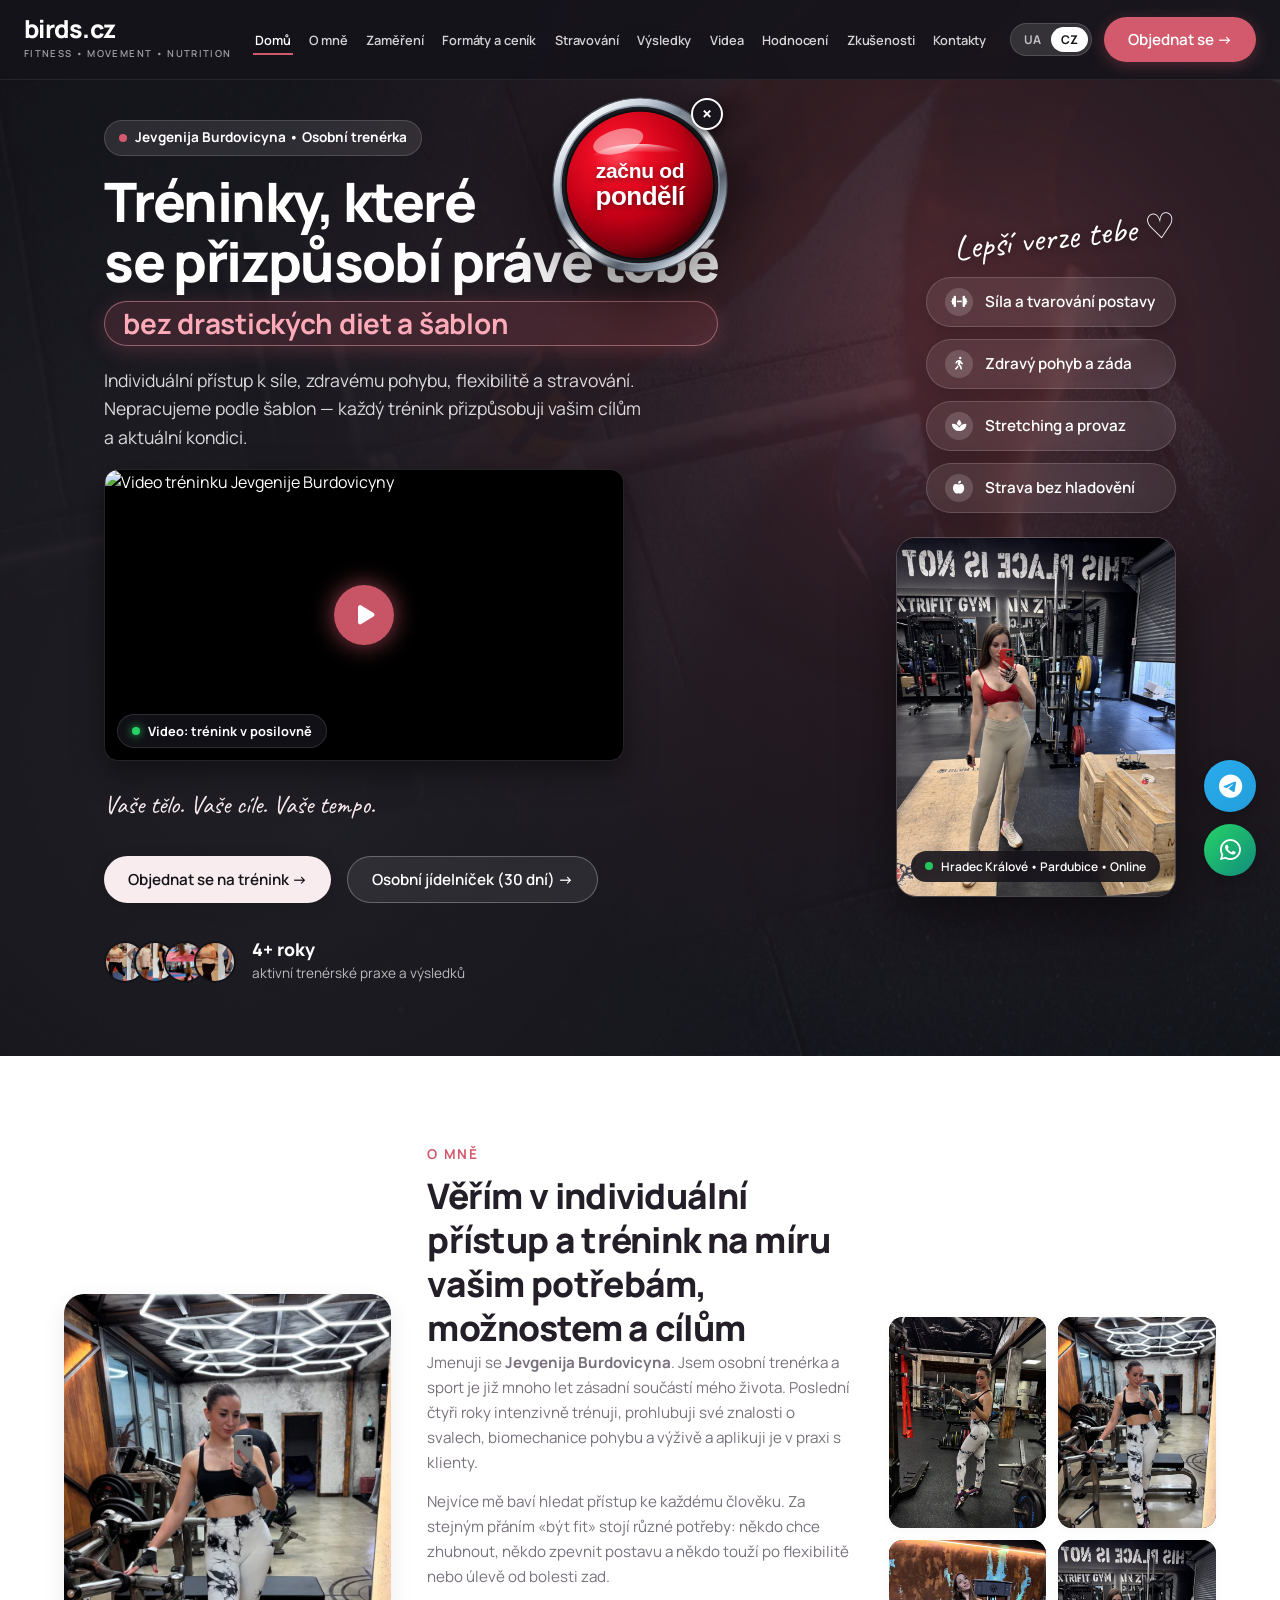
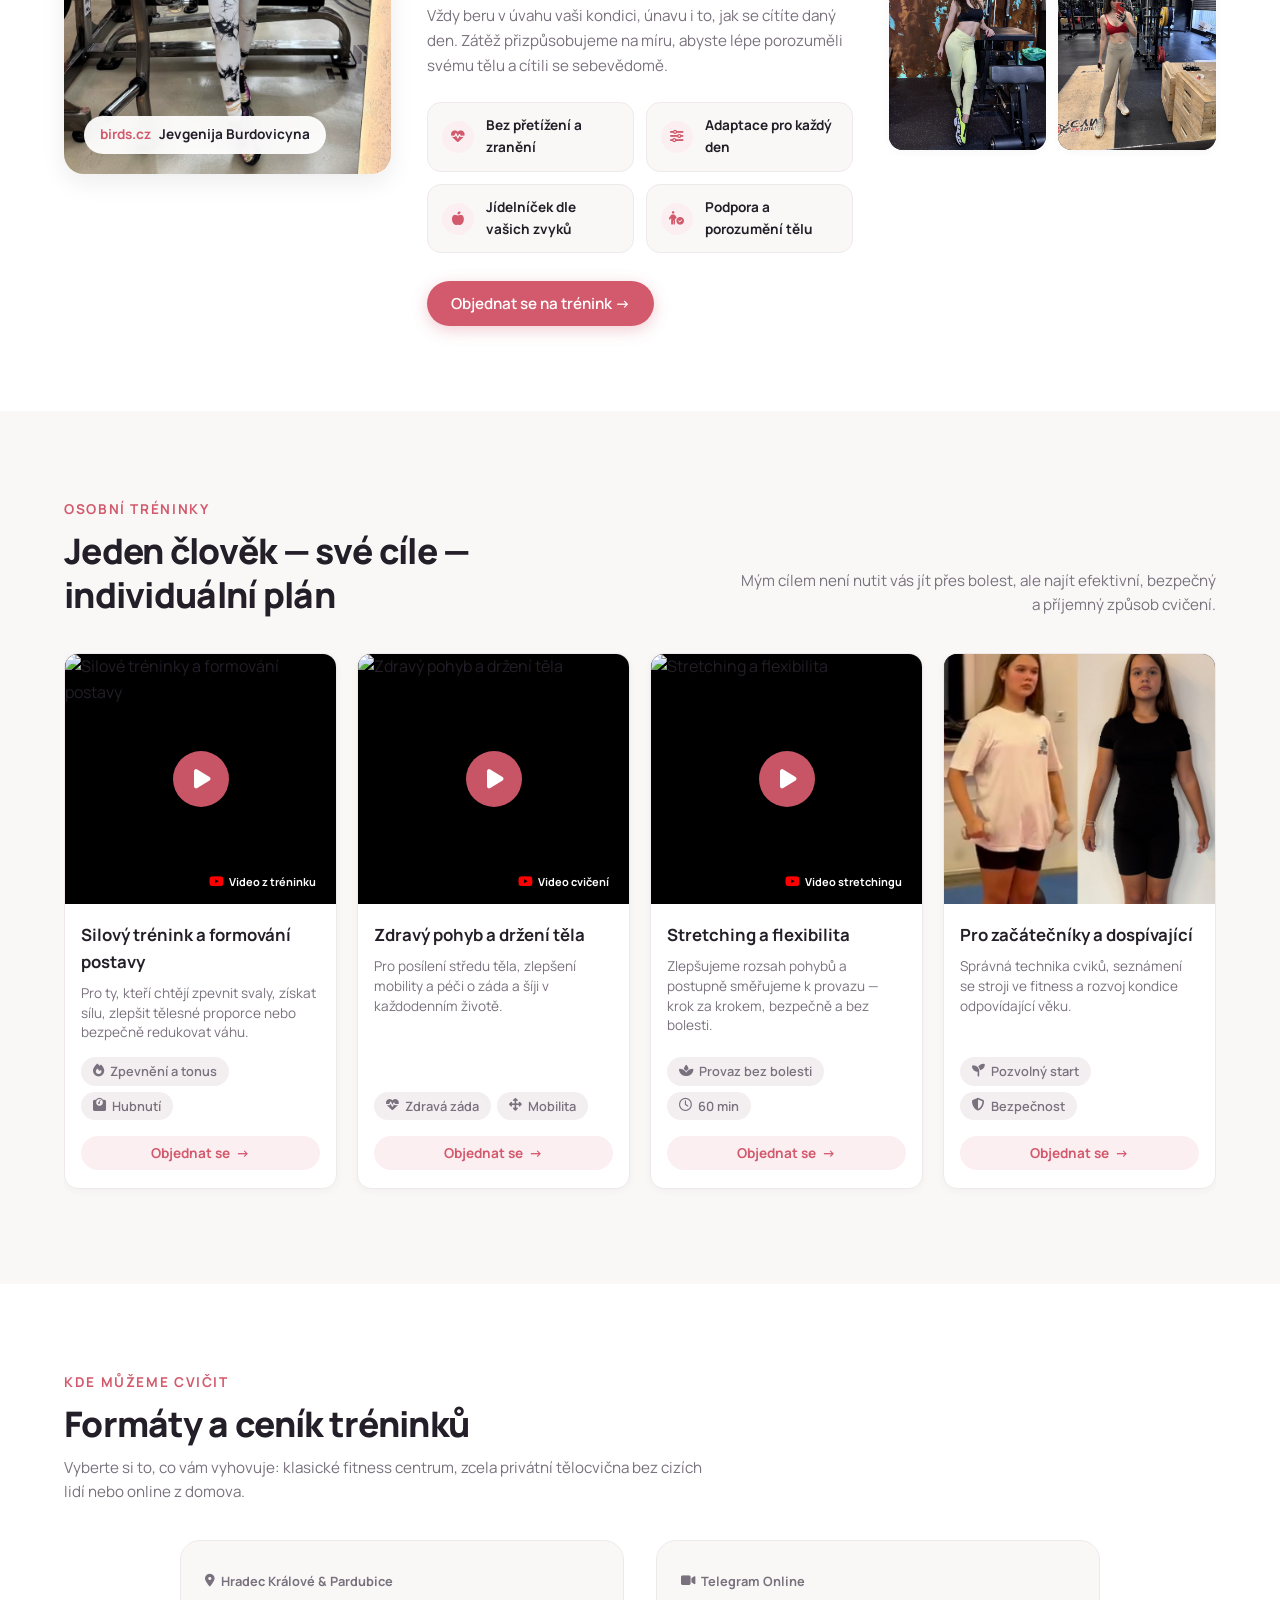
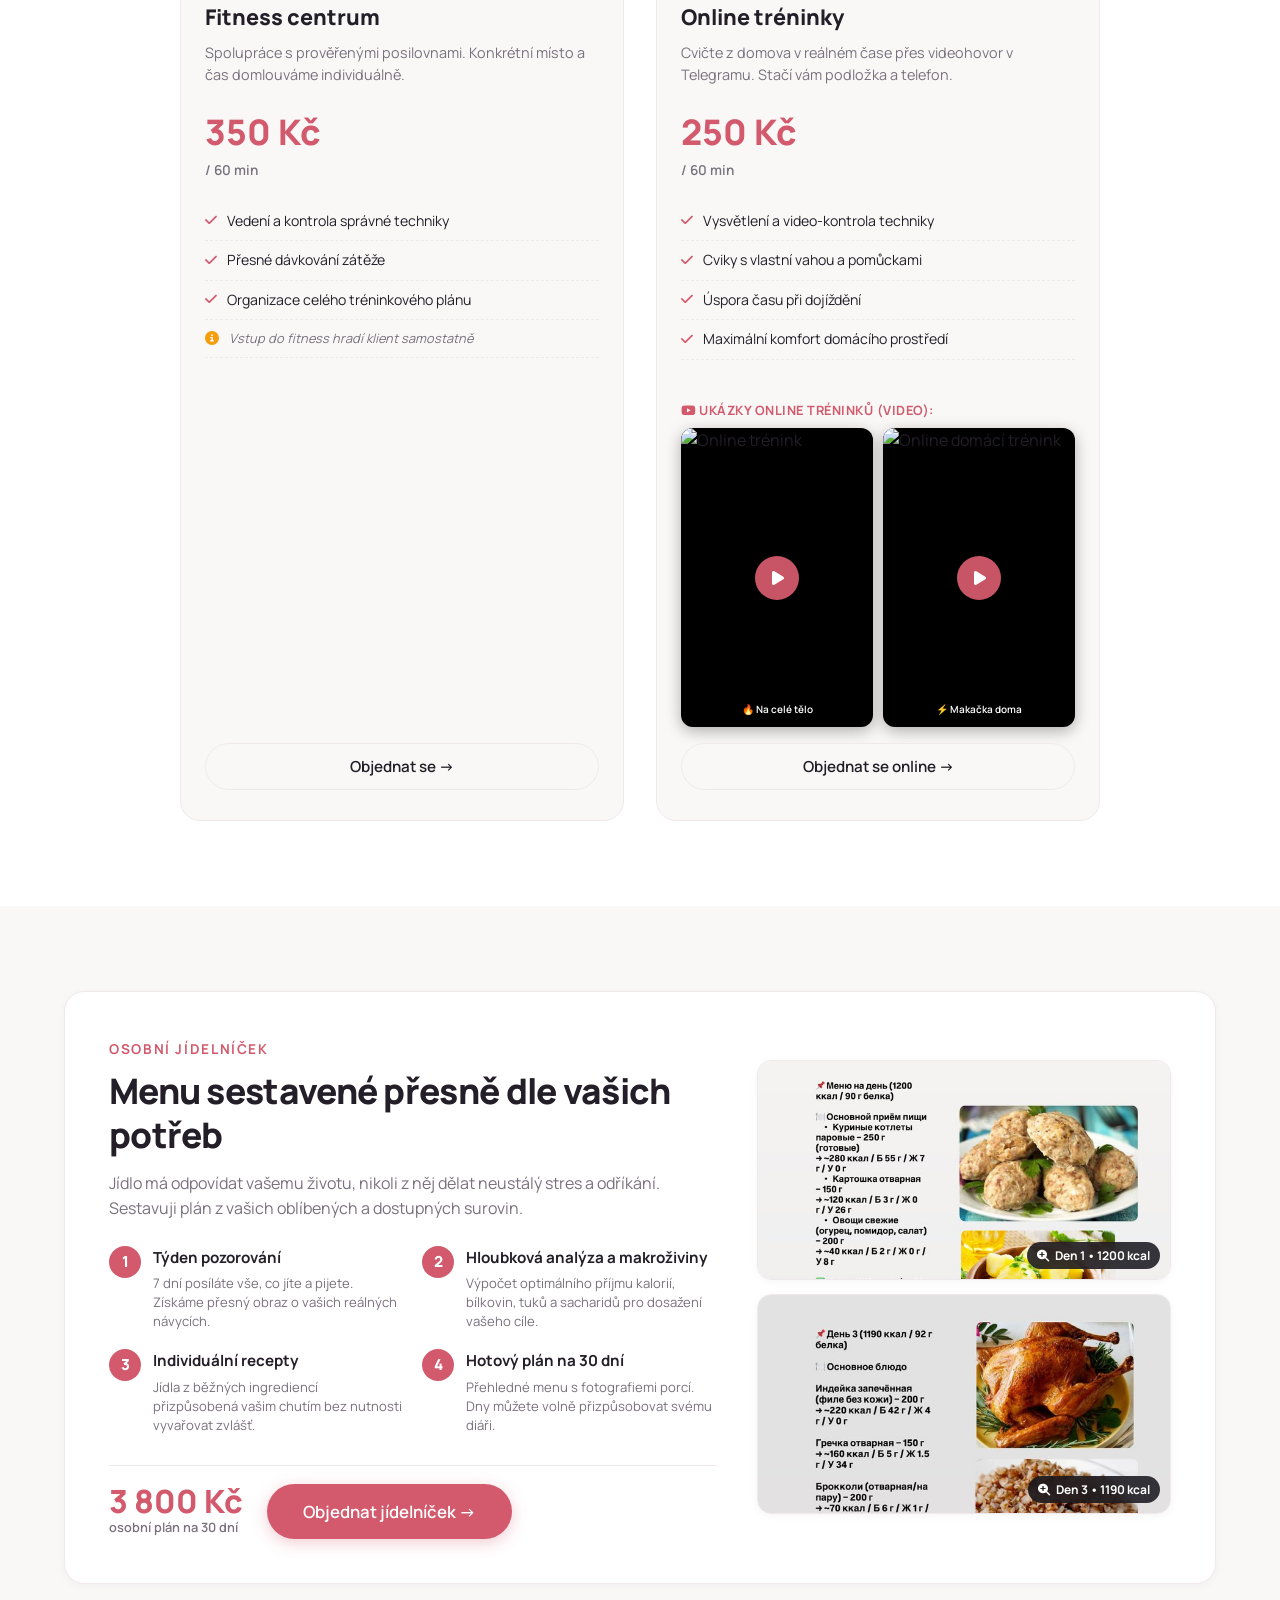
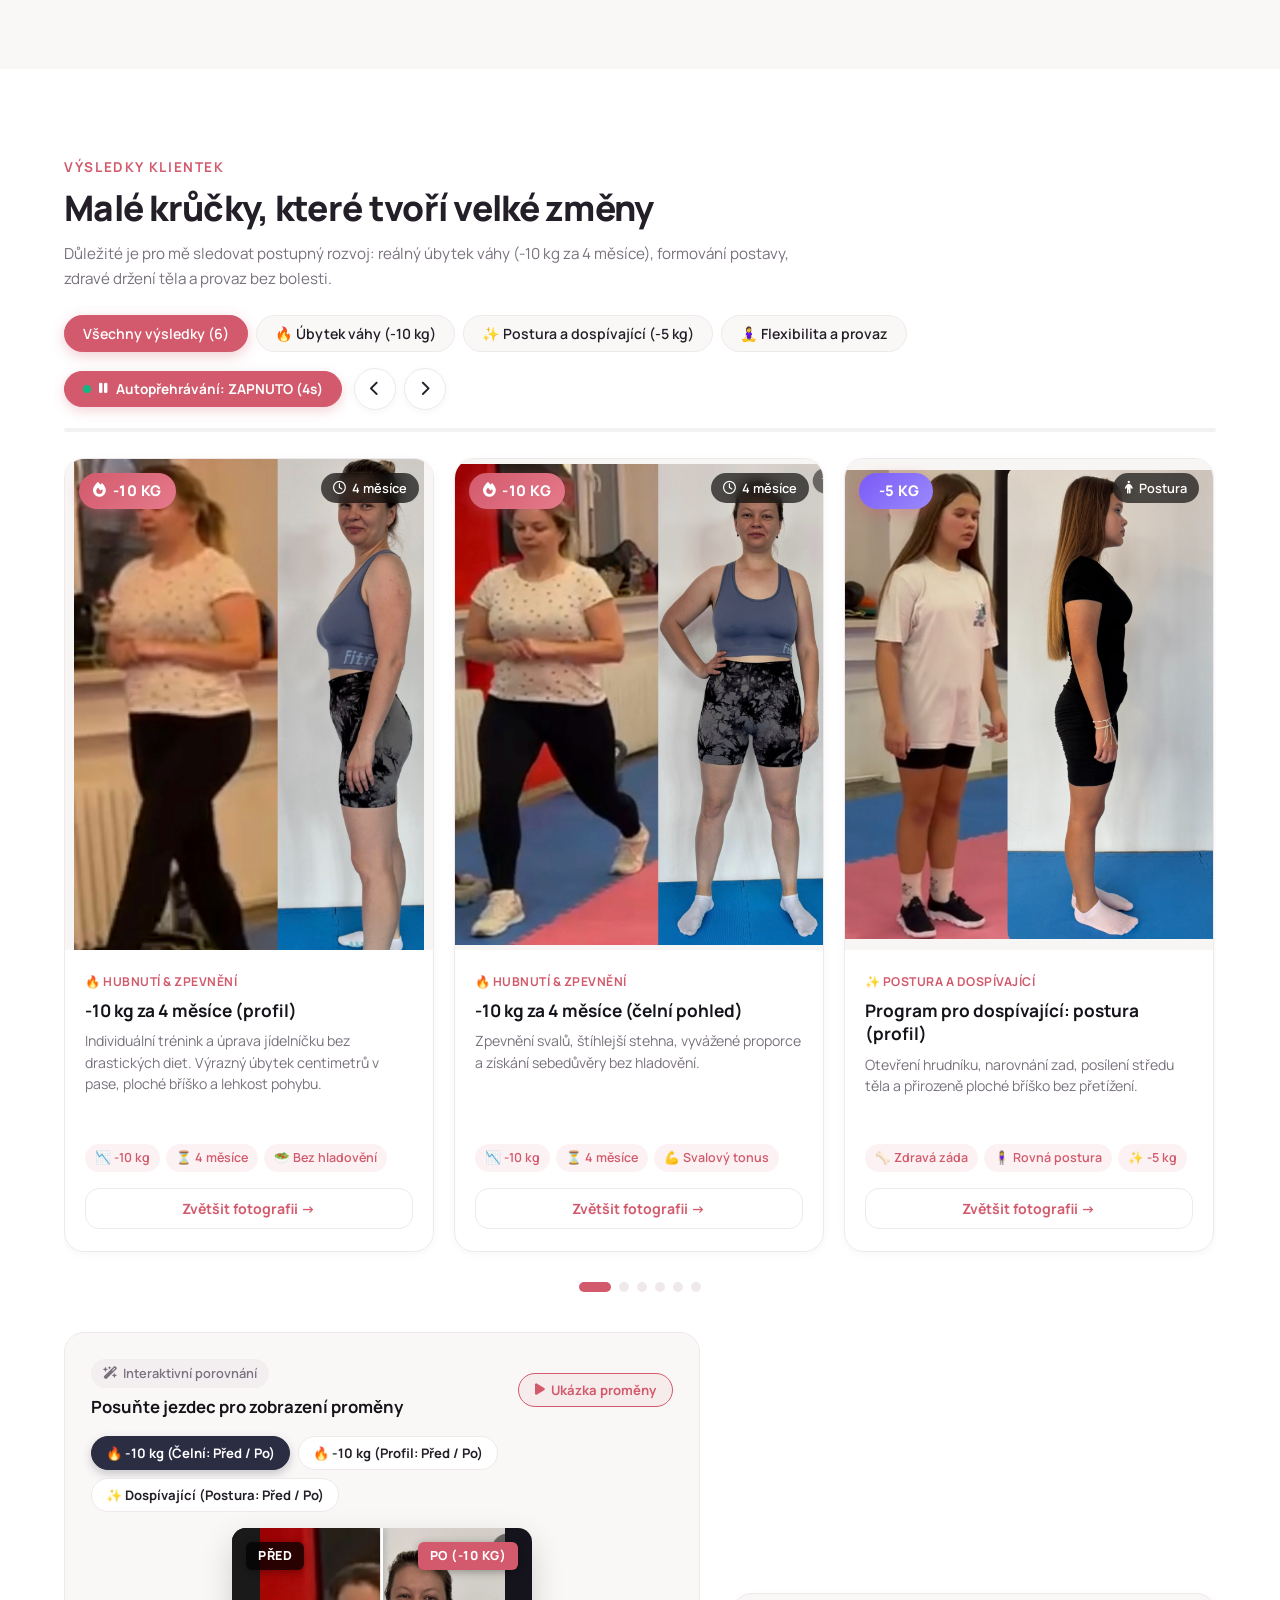
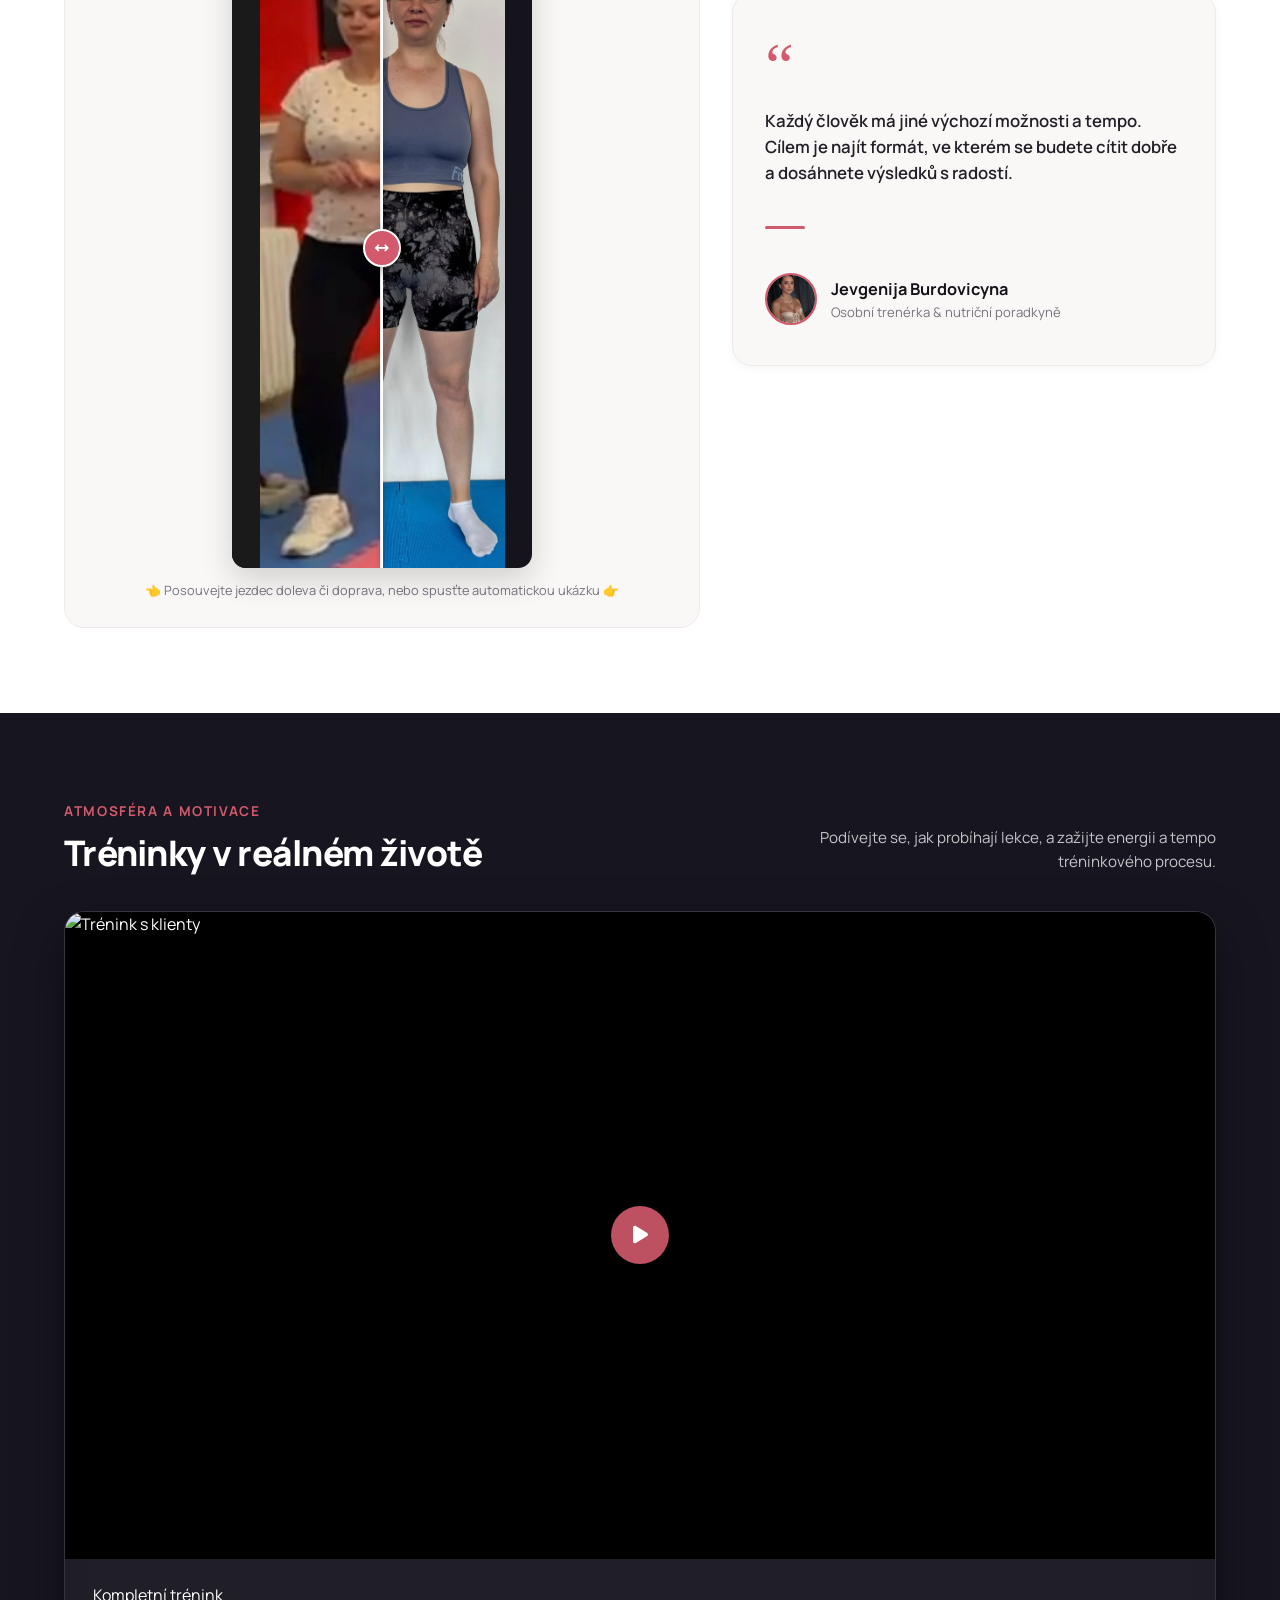
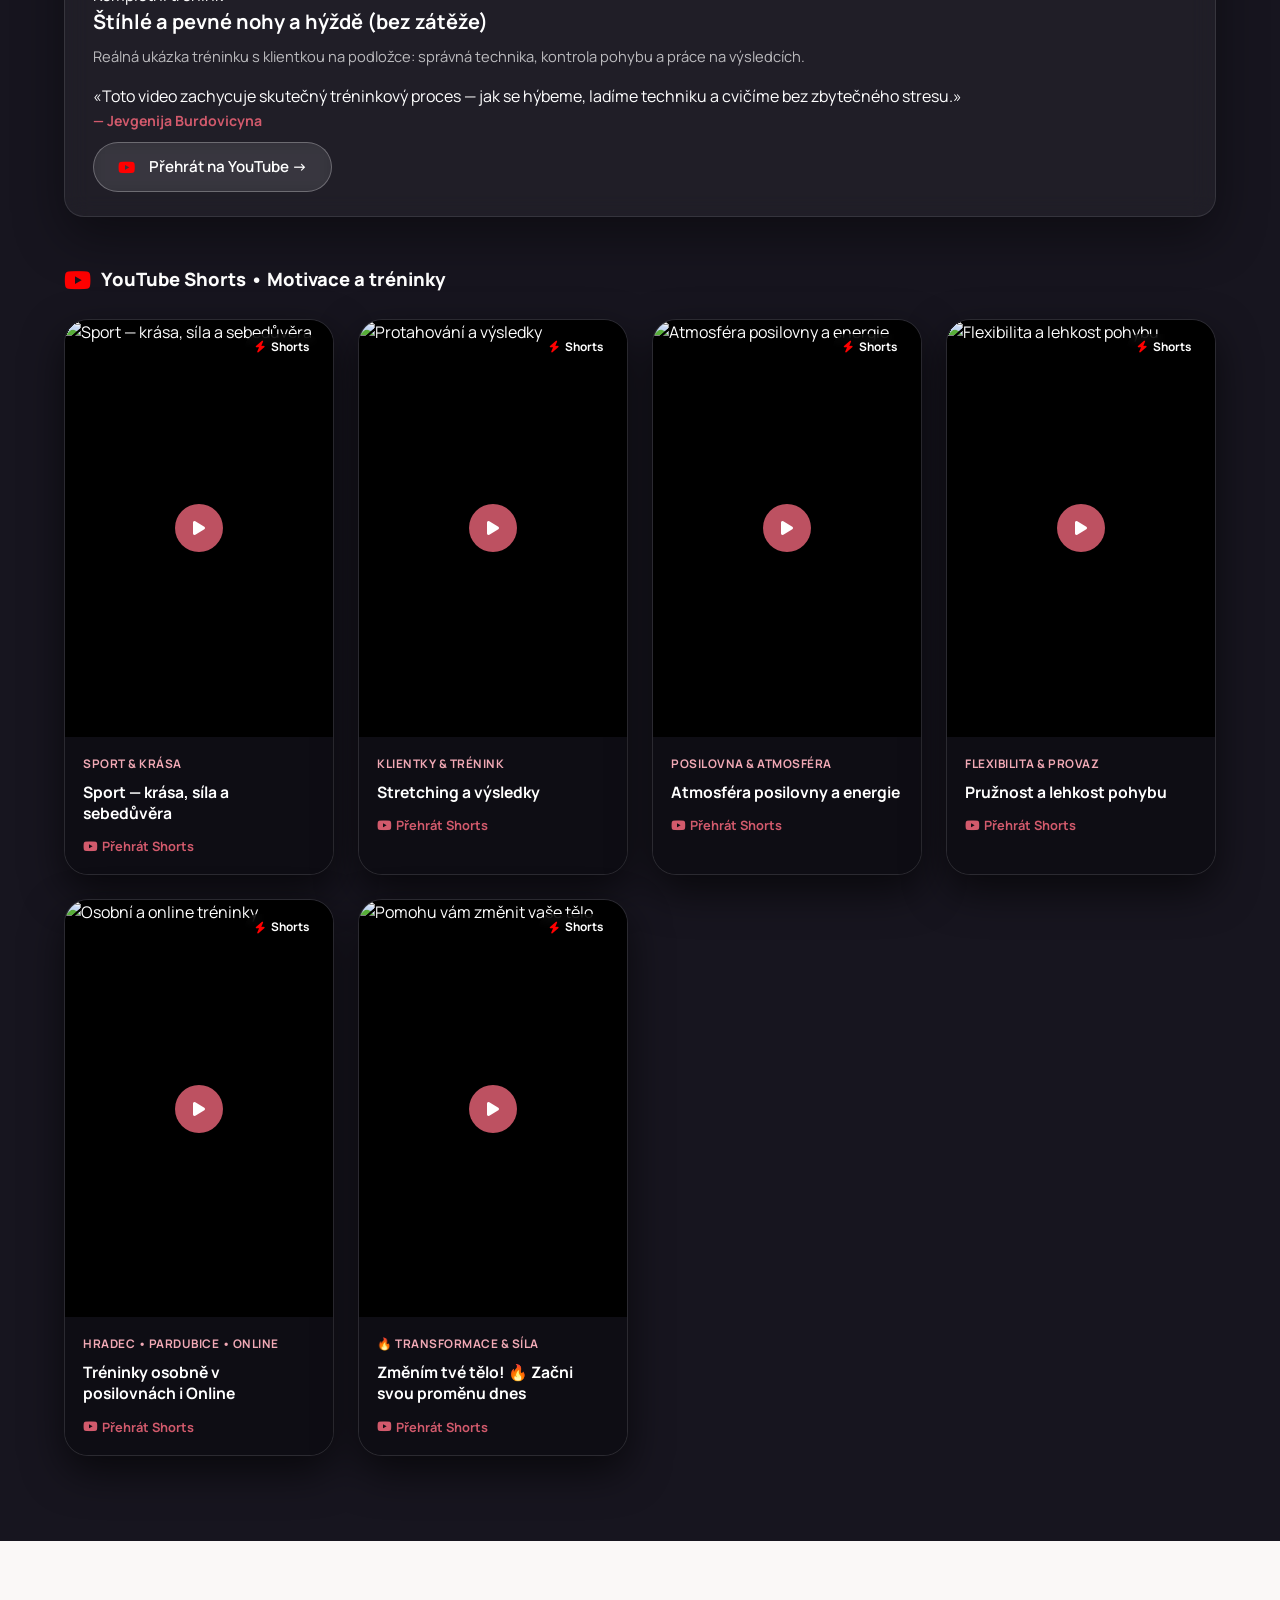
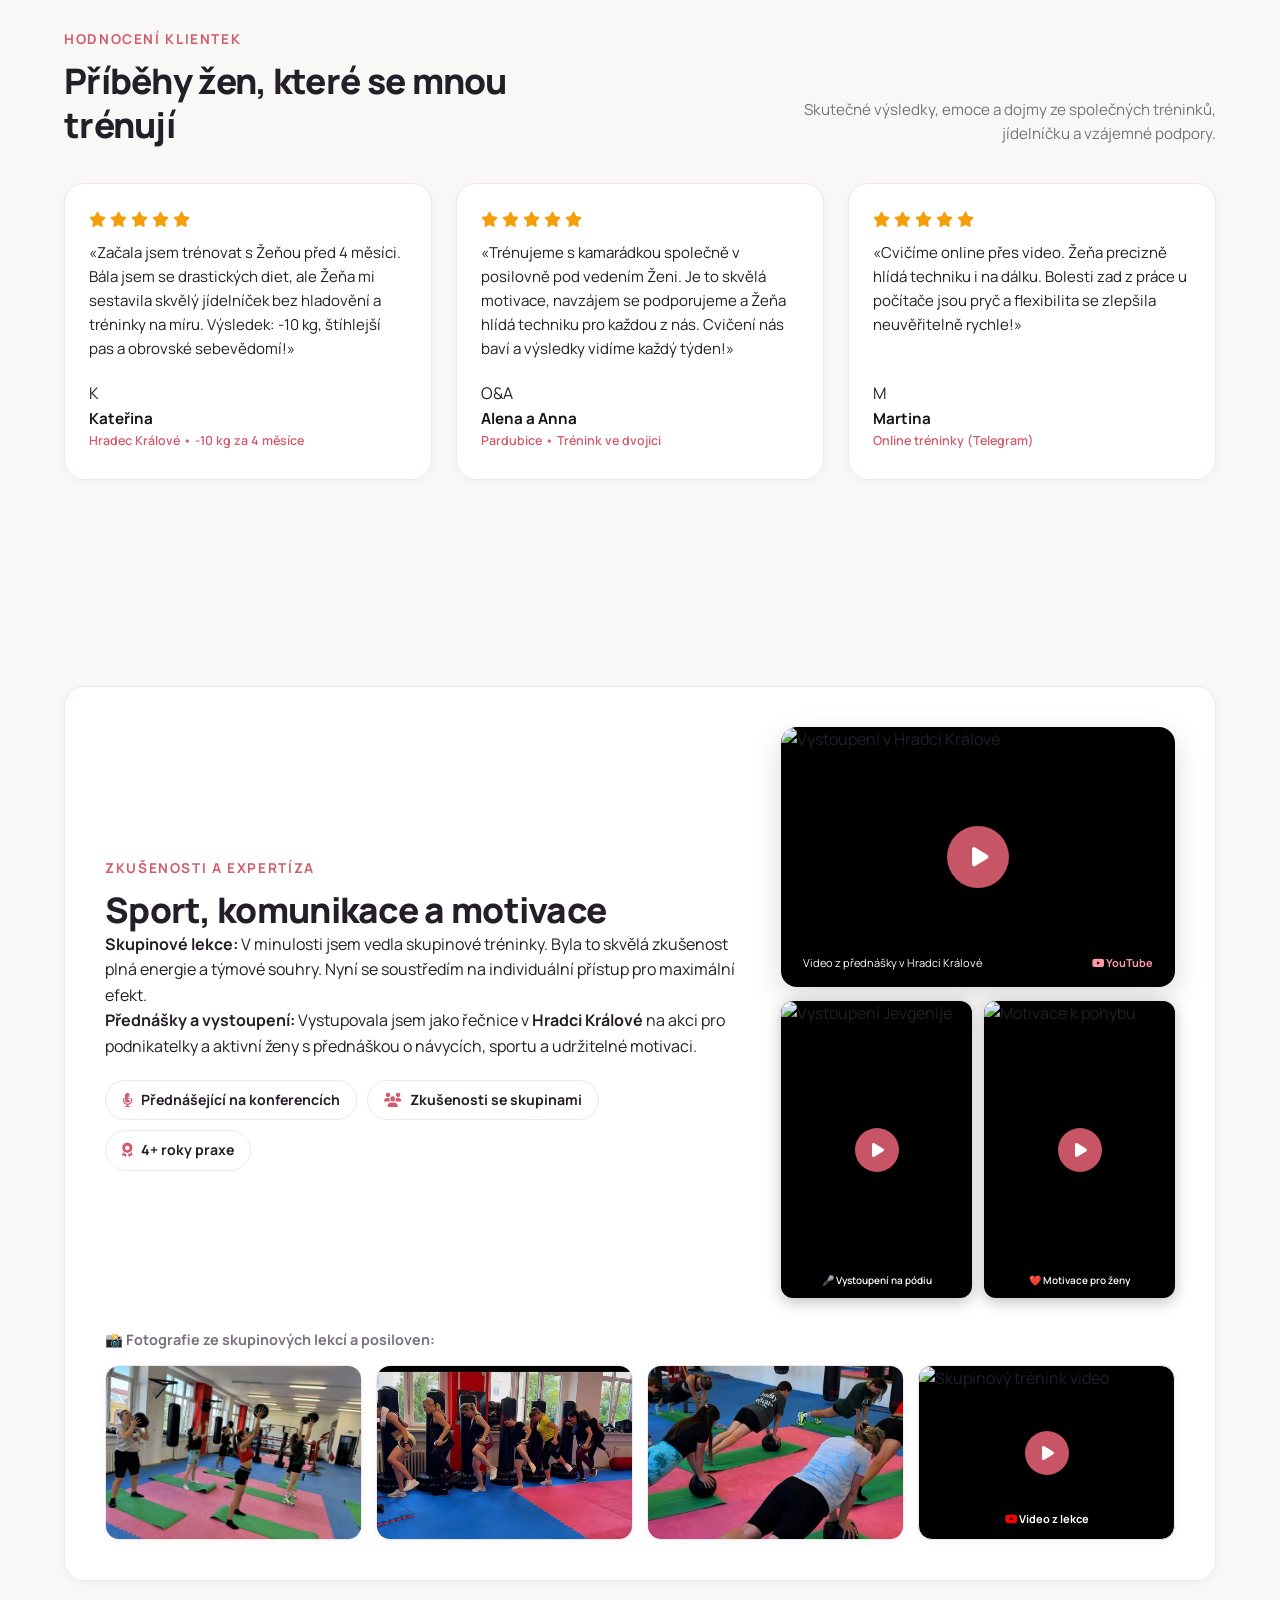
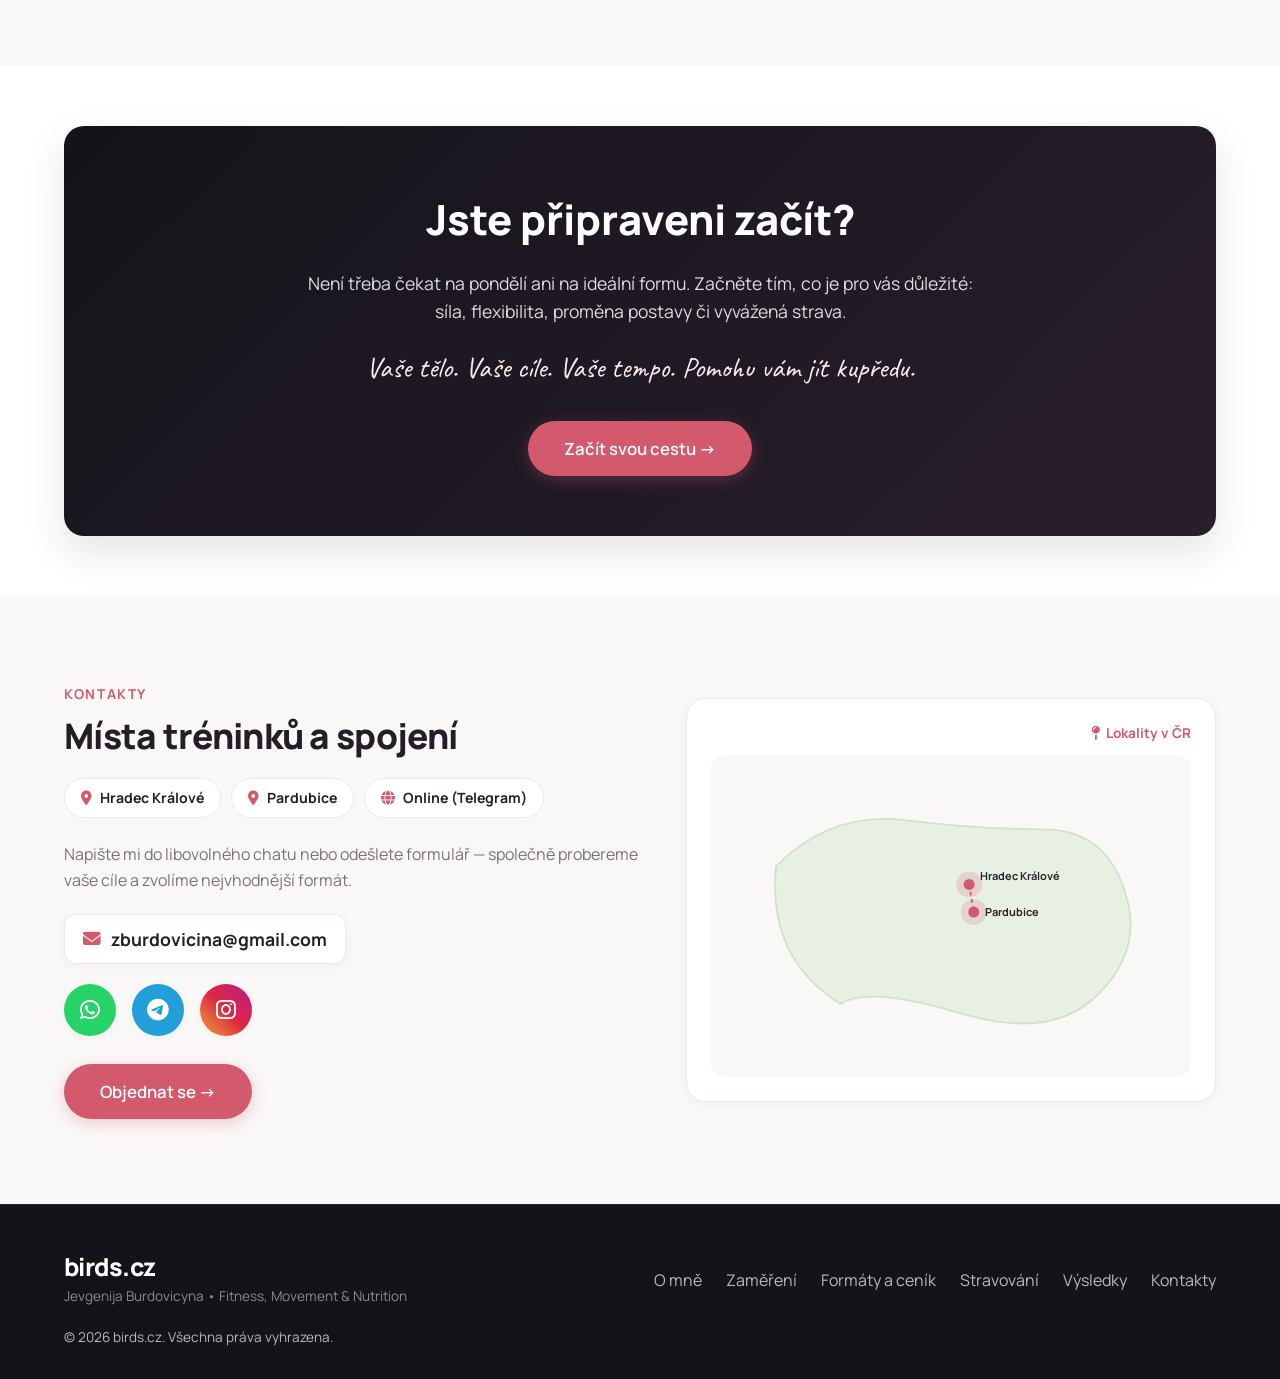
==== commit 33097c27: "Remove direct phone number for privacy and complete full Czech translation of nutrition calories sec" ====
--- a/cz/index.html
+++ b/cz/index.html
@@ -16,15 +16,15 @@
   <!-- Open Graph / Facebook -->
   <meta property="og:type" content="website">
   <meta property="og:site_name" content="birds.cz">
-  <meta property="og:title" content="Євгенія Бурдовицина — birds.cz | Фітнес, Рух &amp; Харчування">
-  <meta property="og:description" content="Тренування, які адаптуються під вас: Градець-Кралове, Пардубіце, та онлайн.">
+  <meta property="og:title" content="Jevgenija Burdovicyna — birds.cz | Fitness, Pohyb &amp; Stravování">
+  <meta property="og:description" content="Osobní fitness tréninky, zdravý pohyb a jídelníček na míru v Hradci Králové, Pardubicích a online.">
   <meta property="og:image" content="https://vargani4artem-boop.github.io/birds-fitness/assets/images/coach_speaker_stage.jpg">
   <meta property="og:url" content="https://vargani4artem-boop.github.io/birds-fitness/">
 
   <!-- Twitter Card -->
   <meta name="twitter:card" content="summary_large_image">
-  <meta name="twitter:title" content="Євгенія Бурдовицина — birds.cz">
-  <meta name="twitter:description" content="Персональні тренування, гнучкість, харчування. Градець-Кралове, Пардубіце та Онлайн.">
+  <meta name="twitter:title" content="Jevgenija Burdovicyna — birds.cz">
+  <meta name="twitter:description" content="Osobní fitness tréninky, flexibilita, stravování. Hradec Králové, Pardubice a Online.">
   <meta name="twitter:image" content="https://vargani4artem-boop.github.io/birds-fitness/assets/images/coach_speaker_stage.jpg">
 
   <!-- Schema.org JSON-LD Structured Data for Local Business / Coach -->
@@ -33,9 +33,9 @@
     "@context": "https://schema.org",
     "@type": "HealthAndBeautyBusiness",
     "name": "birds.cz — Jevgenija Burdovicyna",
-    "alternateName": "Євгенія Бурдовицина Фітнес",
+    "alternateName": "Jevgenija Burdovicyna Fitness",
     "email": "zburdovicina@gmail.com",
-    "description": "Персональні фітнес-тренування, здоровий рух, гнучкість та індивідуальне харчування в Градець-Кралове, Пардубіце та онлайн.",
+    "description": "Osobní fitness tréninky, zdravý pohyb, flexibilita a individuální stravování v Hradci Králové, Pardubicích a online.",
     "image": "https://vargani4artem-boop.github.io/birds-fitness/assets/images/coach_speaker_stage.jpg",
     "url": "https://vargani4artem-boop.github.io/birds-fitness/",
     "address": {
@@ -63,7 +63,7 @@
   <link rel="stylesheet" href="https://cdnjs.cloudflare.com/ajax/libs/font-awesome/6.5.1/css/all.min.css" media="print" onload="this.media='all'">
   <noscript><link rel="stylesheet" href="https://cdnjs.cloudflare.com/ajax/libs/font-awesome/6.5.1/css/all.min.css"></noscript>
 
-  <link rel="stylesheet" href="../styles.css?v=5.0">
+  <link rel="stylesheet" href="../styles.css?v=5.1">
 </head>
 <body>
 
@@ -155,7 +155,7 @@
         <button class="btn btn-primary open-modal-btn header-cta-desktop" data-target="bookingModal" data-i18n="btn_book">Objednat se &rarr;</button>
         
         <!-- Mobile Menu Toggle Button -->
-        <button class="mobile-menu-btn" id="mobileMenuBtn" aria-label="Меню">
+        <button class="mobile-menu-btn" id="mobileMenuBtn" aria-label="Menu">
           <span></span>
           <span></span>
           <span></span>
@@ -223,17 +223,17 @@
           </div>
 
           <div class="hero-buttons">
-            <button class="btn btn-light-pink open-modal-btn" data-target="bookingModal" data-service="Персональне тренування" data-i18n="hero_btn_book">Objednat se na trénink &rarr;</button>
+            <button class="btn btn-light-pink open-modal-btn" data-target="bookingModal" data-service="Osobní trénink" data-i18n="hero_btn_book">Objednat se na trénink &rarr;</button>
             <button class="btn btn-outline-rose open-modal-btn" data-target="nutritionModal" data-i18n="hero_btn_nutrition">Osobní jídelníček (30 dní) &rarr;</button>
           </div>
 
           <!-- Trust Social Proof -->
           <div class="hero-trust">
             <div class="avatar-group">
-              <img src="../assets/images/result_10kg_front.jpg" alt="Клієнтка" class="trust-avatar">
-              <img src="../assets/images/result_teen_transform.jpg" alt="Клієнтка" class="trust-avatar">
-              <img src="../assets/images/result_split_blocks.jpg" alt="Клієнтка" class="trust-avatar">
-              <img src="../assets/images/result_10kg_side.jpg" alt="Клієнтка" class="trust-avatar">
+              <img src="../assets/images/result_10kg_front.jpg" alt="Klientka" class="trust-avatar">
+              <img src="../assets/images/result_teen_transform.jpg" alt="Klientka" class="trust-avatar">
+              <img src="../assets/images/result_split_blocks.jpg" alt="Klientka" class="trust-avatar">
+              <img src="../assets/images/result_10kg_side.jpg" alt="Klientka" class="trust-avatar">
             </div>
             <div class="trust-text">
               <span class="trust-number" data-i18n="hero_trust_num">4+ roky</span>
@@ -269,7 +269,7 @@
 
           <!-- Photo Card in Hero -->
           <div class="hero-photo-card">
-            <img src="../assets/images/coach_hero_extrifit.jpg" alt="Євгенія Бурдовицина тренер" class="hero-photo-img">
+            <img src="../assets/images/coach_hero_extrifit.jpg" alt="Jevgenija Burdovicyna trenérka" class="hero-photo-img">
             <div class="hero-photo-glow"></div>
             <div class="hero-tag-badge">
               <span class="status-dot"></span>
@@ -289,10 +289,10 @@
           <!-- Left: Big Portrait -->
           <div class="about-main-photo-col">
             <div class="about-photo-wrapper">
-              <img src="../assets/images/coach_gym_gloves.jpg" alt="Євгенія Бурдовицина" class="about-main-img" loading='lazy' decoding='async'>
+              <img src="../assets/images/coach_gym_gloves.jpg" alt="Jevgenija Burdovicyna" class="about-main-img" loading='lazy' decoding='async'>
               <div class="about-badge-floating">
                 <span class="badge-accent">birds.cz</span>
-                <span>Євгенія Бурдовицина</span>
+                <span>Jevgenija Burdovicyna</span>
               </div>
             </div>
           </div>
@@ -333,17 +333,17 @@
           <!-- Right: 2x2 Collage with 4 Harmonized Real Gym Photos (Full Body, No Legs/Head Cut) -->
           <div class="about-collage-col">
             <div class="about-collage-grid">
-              <div class="collage-item zoomable" data-img="../assets/images/coach_gym_look_1.jpg" data-caption="Євгенія Бурдовицина — Силові тренування у залі">
-                <img src="../assets/images/coach_gym_look_1.jpg" alt="Євгенія Бурдовицина у залі" class="collage-img" loading='lazy' decoding='async'>
-              </div>
-              <div class="collage-item zoomable" data-img="../assets/images/coach_gym_look_2.jpg" data-caption="Євгенія Бурдовицина — Форма та баланс">
-                <img src="../assets/images/coach_gym_look_2.jpg" alt="Форма та баланс" class="collage-img" loading='lazy' decoding='async'>
-              </div>
-              <div class="collage-item zoomable" data-img="../assets/images/coach_gym_look_3.jpg" data-caption="Євгенія Бурдовицина — Енергія та тонус">
-                <img src="../assets/images/coach_gym_look_3.jpg" alt="Енергія та тонус" class="collage-img" loading='lazy' decoding='async'>
-              </div>
-              <div class="collage-item zoomable" data-img="../assets/images/coach_gym_look_4.jpg" data-caption="Євгенія Бурдовицина — Мотивація та результат">
-                <img src="../assets/images/coach_gym_look_4.jpg" alt="Мотивація та результат" class="collage-img" loading='lazy' decoding='async'>
+              <div class="collage-item zoomable" data-img="../assets/images/coach_gym_look_1.jpg" data-caption="Jevgenija Burdovicyna — Silový trénink v posilovně">
+                <img src="../assets/images/coach_gym_look_1.jpg" alt="Jevgenija Burdovicyna v posilovně" class="collage-img" loading='lazy' decoding='async'>
+              </div>
+              <div class="collage-item zoomable" data-img="../assets/images/coach_gym_look_2.jpg" data-caption="Jevgenija Burdovicyna — Forma a rovnováha">
+                <img src="../assets/images/coach_gym_look_2.jpg" alt="Forma a rovnováha" class="collage-img" loading='lazy' decoding='async'>
+              </div>
+              <div class="collage-item zoomable" data-img="../assets/images/coach_gym_look_3.jpg" data-caption="Jevgenija Burdovicyna — Energie a tonus">
+                <img src="../assets/images/coach_gym_look_3.jpg" alt="Energie a tonus" class="collage-img" loading='lazy' decoding='async'>
+              </div>
+              <div class="collage-item zoomable" data-img="../assets/images/coach_gym_look_4.jpg" data-caption="Jevgenija Burdovicyna — Motivace a výsledek">
+                <img src="../assets/images/coach_gym_look_4.jpg" alt="Motivace a výsledek" class="collage-img" loading='lazy' decoding='async'>
               </div>
             </div>
           </div>
@@ -372,13 +372,13 @@
             
             <!-- Direction 1 -->
             <div class="service-card">
-              <div class="service-card-media video-player-facade" data-youtube-id="UxmEhd5iXyw" title="Натисніть для перегляду відео тренування" style="position: relative; cursor: pointer; background: #000;">
+              <div class="service-card-media video-player-facade" data-youtube-id="UxmEhd5iXyw" title="Klikněte pro přehrání tréninku" style="position: relative; cursor: pointer; background: #000;">
                 <img src="https://img.youtube.com/vi/UxmEhd5iXyw/hqdefault.jpg" alt="Silové tréninky a formování postavy" class="service-img" width="480" height="360" style="object-position: center;" loading="lazy" decoding="async">
                 <div class="video-play-btn mini" style="position: absolute; top: 50%; left: 50%; transform: translate(-50%, -50%); width: 56px; height: 56px; background: rgba(210, 90, 108, 0.95); border-radius: 50%; display: flex; align-items: center; justify-content: center; color: #fff; font-size: 22px; box-shadow: 0 4px 18px rgba(0,0,0,0.5); pointer-events: none;">
                   <i class="fa-solid fa-play" style="margin-left: 3px;"></i>
                 </div>
                 <div style="position: absolute; bottom: 10px; right: 10px; background: rgba(0,0,0,0.75); backdrop-filter: blur(4px); color: #fff; font-size: 11px; font-weight: 700; padding: 4px 10px; border-radius: 6px; display: flex; align-items: center; gap: 5px; pointer-events: none;">
-                  <i class="fa-brands fa-youtube" style="color: #ff0000; font-size: 13px;"></i> Відео тренування
+                  <i class="fa-brands fa-youtube" style="color: #ff0000; font-size: 13px;"></i> Video z tréninku
                 </div>
               </div>
               <div class="service-card-body">
@@ -388,7 +388,7 @@
                   <span class="tag-pill"><i class="fa-solid fa-fire"></i> <span data-i18n="tag_relief">Zpevnění a tonus</span></span>
                   <span class="tag-pill"><i class="fa-solid fa-weight-scale"></i> <span data-i18n="tag_slimming">Hubnutí</span></span>
                 </div>
-                <button class="btn-card-link open-modal-btn" data-target="bookingModal" data-service="Силові тренування та фігура">
+                <button class="btn-card-link open-modal-btn" data-target="bookingModal" data-service="Silový trénink a formování postavy">
                   <span data-i18n="btn_details">Objednat se</span> &rarr;
                 </button>
               </div>
@@ -412,7 +412,7 @@
                   <span class="tag-pill"><i class="fa-solid fa-heart-pulse"></i> <span data-i18n="tag_back">Zdravá záda</span></span>
                   <span class="tag-pill"><i class="fa-solid fa-arrows-up-down-left-right"></i> <span data-i18n="tag_mobility">Mobilita</span></span>
                 </div>
-                <button class="btn-card-link open-modal-btn" data-target="bookingModal" data-service="Здоровий рух і постава">
+                <button class="btn-card-link open-modal-btn" data-target="bookingModal" data-service="Zdravý pohyb a držení těla">
                   <span data-i18n="btn_details">Objednat se</span> &rarr;
                 </button>
               </div>
@@ -436,7 +436,7 @@
                   <span class="tag-pill"><i class="fa-solid fa-spa"></i> <span data-i18n="tag_split">Provaz bez bolesti</span></span>
                   <span class="tag-pill"><i class="fa-regular fa-clock"></i> <span data-i18n="tag_60min">60 min</span></span>
                 </div>
-                <button class="btn-card-link open-modal-btn" data-target="bookingModal" data-service="Розтяжка та гнучкість">
+                <button class="btn-card-link open-modal-btn" data-target="bookingModal" data-service="Protahování a flexibilita">
                   <span data-i18n="btn_details">Objednat se</span> &rarr;
                 </button>
               </div>
@@ -454,7 +454,7 @@
                   <span class="tag-pill"><i class="fa-solid fa-seedling"></i> <span data-i18n="tag_starter">Pozvolný start</span></span>
                   <span class="tag-pill"><i class="fa-solid fa-shield-halved"></i> <span data-i18n="tag_safety">Bezpečnost</span></span>
                 </div>
-                <button class="btn-card-link open-modal-btn" data-target="bookingModal" data-service="Для початківців та підлітків">
+                <button class="btn-card-link open-modal-btn" data-target="bookingModal" data-service="Pro začátečníky a dospívající">
                   <span data-i18n="btn_details">Objednat se</span> &rarr;
                 </button>
               </div>
@@ -527,16 +527,16 @@
               </div>
               <div style="display: grid; grid-template-columns: 1fr 1fr; gap: 10px;">
                 <!-- Video 1: QXGYNVNSsAE -->
-                <div class="video-player-facade short-online-card" data-youtube-id="QXGYNVNSsAE" title="Онлайн-тренування на все тіло" style="position: relative; aspect-ratio: 9/14; border-radius: 12px; overflow: hidden; background: #000; cursor: pointer; box-shadow: 0 4px 15px rgba(0,0,0,0.3);">
-                  <img src="https://img.youtube.com/vi/QXGYNVNSsAE/hqdefault.jpg" alt="Онлайн-тренування" style="width: 100%; height: 100%; object-fit: cover;" loading="lazy">
+                <div class="video-player-facade short-online-card" data-youtube-id="QXGYNVNSsAE" title="Online trénink na celé tělo" style="position: relative; aspect-ratio: 9/14; border-radius: 12px; overflow: hidden; background: #000; cursor: pointer; box-shadow: 0 4px 15px rgba(0,0,0,0.3);">
+                  <img src="https://img.youtube.com/vi/QXGYNVNSsAE/hqdefault.jpg" alt="Online trénink" style="width: 100%; height: 100%; object-fit: cover;" loading="lazy">
                   <div class="video-play-btn mini" style="position: absolute; top: 50%; left: 50%; transform: translate(-50%, -50%); width: 44px; height: 44px; background: rgba(210,90,108,0.95); border-radius: 50%; display: flex; align-items: center; justify-content: center; color: #fff; font-size: 16px; pointer-events: none;">
                     <i class="fa-solid fa-play" style="margin-left: 2px;"></i>
                   </div>
                   <div style="position: absolute; bottom: 6px; left: 6px; right: 6px; background: rgba(0,0,0,0.7); backdrop-filter: blur(4px); border-radius: 6px; padding: 4px 6px; font-size: 10px; color: #fff; font-weight: 600; text-align: center; pointer-events: none;" data-i18n="onl_vid_1_label">🔥 Na celé tělo</div>
                 </div>
                 <!-- Video 2: ZFFfVMbVvTU -->
-                <div class="video-player-facade short-online-card" data-youtube-id="ZFFfVMbVvTU" title="Інтенсивне онлайн-тренування" style="position: relative; aspect-ratio: 9/14; border-radius: 12px; overflow: hidden; background: #000; cursor: pointer; box-shadow: 0 4px 15px rgba(0,0,0,0.3);">
-                  <img src="https://img.youtube.com/vi/ZFFfVMbVvTU/hqdefault.jpg" alt="Онлайн-тренування вдома" style="width: 100%; height: 100%; object-fit: cover;" loading="lazy">
+                <div class="video-player-facade short-online-card" data-youtube-id="ZFFfVMbVvTU" title="Intenzivní online trénink" style="position: relative; aspect-ratio: 9/14; border-radius: 12px; overflow: hidden; background: #000; cursor: pointer; box-shadow: 0 4px 15px rgba(0,0,0,0.3);">
+                  <img src="https://img.youtube.com/vi/ZFFfVMbVvTU/hqdefault.jpg" alt="Online domácí trénink" style="width: 100%; height: 100%; object-fit: cover;" loading="lazy">
                   <div class="video-play-btn mini" style="position: absolute; top: 50%; left: 50%; transform: translate(-50%, -50%); width: 44px; height: 44px; background: rgba(210,90,108,0.95); border-radius: 50%; display: flex; align-items: center; justify-content: center; color: #fff; font-size: 16px; pointer-events: none;">
                     <i class="fa-solid fa-play" style="margin-left: 2px;"></i>
                   </div>
@@ -612,13 +612,13 @@
           <div class="nutrition-media-col">
             <!-- Real Menu Previews Grid -->
             <div class="menu-preview-stack">
-              <div class="menu-sample-card zoomable" data-img="../assets/images/menu_plan_day1.jpg" data-caption="Приклад персонального меню: 1200 ккал / 90 г білка (котлети, яблучний пиріг, тости з лососем)">
-                <img src="../assets/images/menu_plan_day1.jpg" alt="Зразок меню 1" class="menu-preview-img" loading='lazy' decoding='async'>
-                <div class="menu-preview-badge"><i class="fa-solid fa-magnifying-glass-plus"></i> День 1 • 1200 ккал</div>
-              </div>
-              <div class="menu-sample-card zoomable" data-img="../assets/images/menu_plan_day2.jpg" data-caption="Приклад персонального меню: Індичка, гречка, творог з ягодами, протеїновий коктейль">
-                <img src="../assets/images/menu_plan_day2.jpg" alt="Зразок меню 2" class="menu-preview-img" loading='lazy' decoding='async'>
-                <div class="menu-preview-badge"><i class="fa-solid fa-magnifying-glass-plus"></i> День 3 • 1190 ккал</div>
+              <div class="menu-sample-card zoomable" data-img="../assets/images/menu_plan_day1.jpg" data-caption="Ukázka osobního jídelníčku: 1200 kcal / 90 g bílkovin (karbanátky, jablečný koláč, tousty s lososem)">
+                <img src="../assets/images/menu_plan_day1.jpg" alt="Ukázka jídelníčku 1" class="menu-preview-img" loading='lazy' decoding='async'>
+                <div class="menu-preview-badge"><i class="fa-solid fa-magnifying-glass-plus"></i> Den 1 • 1200 kcal</div>
+              </div>
+              <div class="menu-sample-card zoomable" data-img="../assets/images/menu_plan_day2.jpg" data-caption="Ukázka osobního jídelníčku: Krůtí maso, pohanka, tvaroh s lesními plody, proteinový koktejl">
+                <img src="../assets/images/menu_plan_day2.jpg" alt="Ukázka jídelníčku 2" class="menu-preview-img" loading='lazy' decoding='async'>
+                <div class="menu-preview-badge"><i class="fa-solid fa-magnifying-glass-plus"></i> Den 3 • 1190 kcal</div>
               </div>
             </div>
           </div>
@@ -645,14 +645,14 @@
           </div>
 
           <div class="carousel-controls-group">
-            <button id="carouselAutoPlayBtn" class="carousel-autoplay-btn is-playing" title="Увімкнути / зупинити автоперемикання">
+            <button id="carouselAutoPlayBtn" class="carousel-autoplay-btn is-playing" title="Zapnout / pozastavit automatické přepínání">
               <span class="autoplay-pulse-dot"></span>
               <i class="fa-solid fa-pause" id="autoPlayIcon"></i>
               <span id="autoPlayBtnText" data-i18n="autoplay_active">Autopřehrávání: ZAPNUTO (4s)</span>
             </button>
             <div class="carousel-arrow-pair">
-              <button id="carouselPrevBtn" class="carousel-nav-arrow" aria-label="Попередній результат"><i class="fa-solid fa-chevron-left"></i></button>
-              <button id="carouselNextBtn" class="carousel-nav-arrow" aria-label="Наступний результат"><i class="fa-solid fa-chevron-right"></i></button>
+              <button id="carouselPrevBtn" class="carousel-nav-arrow" aria-label="Předchozí výsledek"><i class="fa-solid fa-chevron-left"></i></button>
+              <button id="carouselNextBtn" class="carousel-nav-arrow" aria-label="Další výsledek"><i class="fa-solid fa-chevron-right"></i></button>
             </div>
           </div>
         </div>
@@ -669,7 +669,7 @@
             <!-- Slide 1: Side view -10kg -->
             <div class="carousel-card zoomable" data-category="weight" data-img="../assets/images/result_10kg_side.jpg" data-caption="Зниження ваги на 10 кг за 4 місяці (вид збоку) — корекція харчування без суворих дієт, індивідуальні вправи">
               <div class="carousel-card-img-wrap">
-                <img src="../assets/images/result_10kg_side.jpg" alt="-10 кг трансформація (вид збоку)" class="carousel-card-img" loading='lazy' decoding='async'>
+                <img src="../assets/images/result_10kg_side.jpg" alt="-10 kg proměna (z profilu)" class="carousel-card-img" loading='lazy' decoding='async'>
                 <div class="carousel-badge-loss">
                   <i class="fa-solid fa-fire"></i> <span data-i18n="badge_minus_10kg">-10 KG</span>
                 </div>
@@ -696,7 +696,7 @@
             <!-- Slide 2: Front view -10kg -->
             <div class="carousel-card zoomable" data-category="weight" data-img="../assets/images/result_10kg_front.jpg" data-caption="Зниження ваги на 10 кг за 4 місяці (вид спереду) — тонус преса, стегон та впевненість у собі">
               <div class="carousel-card-img-wrap">
-                <img src="../assets/images/result_10kg_front.jpg" alt="-10 кг трансформація (вид спереду)" class="carousel-card-img" loading='lazy' decoding='async'>
+                <img src="../assets/images/result_10kg_front.jpg" alt="-10 kg proměna (zepředu)" class="carousel-card-img" loading='lazy' decoding='async'>
                 <div class="carousel-badge-loss">
                   <i class="fa-solid fa-fire"></i> <span data-i18n="badge_minus_10kg">-10 KG</span>
                 </div>
@@ -723,7 +723,7 @@
             <!-- Slide 3: Teenager Profile -->
             <div class="carousel-card zoomable" data-category="teens" data-img="../assets/images/result_teen_transform.jpg" data-caption="Підліткова трансформація: постава та підтягнута фігура (вид збоку) — усунення сутулості, зміцнення спини">
               <div class="carousel-card-img-wrap">
-                <img src="../assets/images/result_teen_transform.jpg" alt="Підліткова трансформація (профіль)" class="carousel-card-img" loading='lazy' decoding='async'>
+                <img src="../assets/images/result_teen_transform.jpg" alt="Proměna dospívající dívky (profil)" class="carousel-card-img" loading='lazy' decoding='async'>
                 <div class="carousel-badge-loss" style="background: linear-gradient(135deg, #7A5AF8, #9B8AFB);">
                   <i class="fa-solid fa-sparkles"></i> <span data-i18n="badge_minus_5kg">-5 KG</span>
                 </div>
@@ -748,9 +748,9 @@
             </div>
 
             <!-- Slide 4: Teenager Front -->
-            <div class="carousel-card zoomable" data-category="teens" data-img="../assets/images/result_teen_front.jpg" data-caption="Підліткова трансформація: правильна техніка вправ з гантелями та тонус (вид спереду)">
+            <div class="carousel-card zoomable" data-category="teens" data-img="../assets/images/result_teen_front.jpg" data-caption="Proměna dospívající dívky: správná technika cviků s jednoručkami a tonus (pohled zepředu)">
               <div class="carousel-card-img-wrap">
-                <img src="../assets/images/result_teen_front.jpg" alt="Підліткова трансформація (анфас)" class="carousel-card-img" loading='lazy' decoding='async'>
+                <img src="../assets/images/result_teen_front.jpg" alt="Proměna dospívající dívky (zepředu)" class="carousel-card-img" loading='lazy' decoding='async'>
                 <div class="carousel-badge-loss" style="background: linear-gradient(135deg, #7A5AF8, #9B8AFB);">
                   <i class="fa-solid fa-sparkles"></i> <span data-i18n="badge_minus_5kg">-5 KG</span>
                 </div>
@@ -775,9 +775,9 @@
             </div>
 
             <!-- Slide 5: Split with Blocks -->
-            <div class="carousel-card zoomable" data-category="split" data-img="../assets/images/result_split_blocks.jpg" data-caption="Поздовжній шпагат без болю: м'яка адаптація зв'язок на йога-блоках без травм і сліз">
+            <div class="carousel-card zoomable" data-category="split" data-img="../assets/images/result_split_blocks.jpg" data-caption="Rozštěp bez bolesti: šetrné protahování vazů na jóga blocích bez zranění a nátlaku">
               <div class="carousel-card-img-wrap">
-                <img src="../assets/images/result_split_blocks.jpg" alt="Поздовжній шпагат на блоках" class="carousel-card-img" loading='lazy' decoding='async'>
+                <img src="../assets/images/result_split_blocks.jpg" alt="Rozštěp na jóga blocích" class="carousel-card-img" loading='lazy' decoding='async'>
                 <div class="carousel-badge-loss" style="background: linear-gradient(135deg, #10B981, #059669);">
                   <i class="fa-solid fa-spa"></i> <span data-i18n="badge_split">Provaz</span>
                 </div>
@@ -802,9 +802,9 @@
             </div>
 
             <!-- Slide 6: Split Knees Evolution -->
-            <div class="carousel-card zoomable" data-category="split" data-img="../assets/images/result_split_knees.jpg" data-caption="Розвиток гнучкості: від початкової розминки до повного глибокого шпагату">
+            <div class="carousel-card zoomable" data-category="split" data-img="../assets/images/result_split_knees.jpg" data-caption="Rozvoj flexibility: od úvodního rozehřátí až po hluboký rozštěp">
               <div class="carousel-card-img-wrap">
-                <img src="../assets/images/result_split_knees.jpg" alt="Розвиток гнучкості від розминки до шпагату" class="carousel-card-img" loading='lazy' decoding='async'>
+                <img src="../assets/images/result_split_knees.jpg" alt="Rozvoj flexibility od rozcvičky po rozštěp" class="carousel-card-img" loading='lazy' decoding='async'>
                 <div class="carousel-badge-loss" style="background: linear-gradient(135deg, #10B981, #059669);">
                   <i class="fa-solid fa-spa"></i> <span data-i18n="badge_flexibility">Flexibilita</span>
                 </div>
@@ -833,12 +833,12 @@
 
         <!-- Carousel Dots Indicator -->
         <div class="carousel-dots" id="carouselDots">
-          <button class="carousel-dot active" data-index="0" aria-label="Слайд 1"></button>
-          <button class="carousel-dot" data-index="1" aria-label="Слайд 2"></button>
-          <button class="carousel-dot" data-index="2" aria-label="Слайд 3"></button>
-          <button class="carousel-dot" data-index="3" aria-label="Слайд 4"></button>
-          <button class="carousel-dot" data-index="4" aria-label="Слайд 5"></button>
-          <button class="carousel-dot" data-index="5" aria-label="Слайд 6"></button>
+          <button class="carousel-dot active" data-index="0" aria-label="Snímek 1"></button>
+          <button class="carousel-dot" data-index="1" aria-label="Snímek 2"></button>
+          <button class="carousel-dot" data-index="2" aria-label="Snímek 3"></button>
+          <button class="carousel-dot" data-index="3" aria-label="Snímek 4"></button>
+          <button class="carousel-dot" data-index="4" aria-label="Snímek 5"></button>
+          <button class="carousel-dot" data-index="5" aria-label="Snímek 6"></button>
         </div>
 
         <!-- Bottom Grid: Interactive Comparison Splitter & Coach Quote Card -->
@@ -864,9 +864,9 @@
             </div>
 
             <div class="compare-wrapper" id="compareSlider">
-              <img id="compareImgAfter" src="../assets/images/compare_10kg_after.jpg" alt="Після" class="compare-img full-img" loading='lazy' decoding='async'>
+              <img id="compareImgAfter" src="../assets/images/compare_10kg_after.jpg" alt="Po" class="compare-img full-img" loading='lazy' decoding='async'>
               <div class="compare-overlay" id="compareOverlay">
-                <img id="compareImgBefore" src="../assets/images/compare_10kg_before.jpg" alt="До" class="compare-img overlay-img" loading='lazy' decoding='async'>
+                <img id="compareImgBefore" src="../assets/images/compare_10kg_before.jpg" alt="Před" class="compare-img overlay-img" loading='lazy' decoding='async'>
               </div>
               <div class="compare-badge-flag before-flag" data-i18n="compare_before_badge">PŘED</div>
               <div class="compare-badge-flag after-flag" data-i18n="compare_after_badge">PO (-10 KG)</div>
@@ -884,9 +884,9 @@
             <blockquote class="quote-content" data-i18n="results_quote_box">Každý člověk má jiné výchozí možnosti a tempo. Cílem je najít formát, ve kterém se budete cítit dobře a dosáhnete výsledků s radostí.</blockquote>
             <div class="quote-line"></div>
             <div class="quote-author-row">
-              <img src="../assets/images/coach_portrait_speaker.jpg" alt="Євгенія" class="quote-avatar" loading='lazy' decoding='async'>
+              <img src="../assets/images/coach_portrait_speaker.jpg" alt="Jevgenija" class="quote-avatar" loading='lazy' decoding='async'>
               <div>
-                <strong class="quote-name">Євгенія Бурдовицина</strong>
+                <strong class="quote-name">Jevgenija Burdovicyna</strong>
                 <span class="quote-role" data-i18n="coach_role_quote">Osobní trenérka & nutriční poradkyně</span>
               </div>
             </div>
@@ -914,13 +914,13 @@
         <!-- Featured Workout Video (cZpfZXoD7u4) -->
         <div class="video-featured-card">
           <div class="video-featured-player">
-            <div class="video-player-facade" data-youtube-id="cZpfZXoD7u4" title="Натисніть для перегляду тренування">
-              <img src="https://img.youtube.com/vi/cZpfZXoD7u4/hqdefault.jpg" alt="Тренування з клієнтами" class="video-facade-img" loading="lazy">
+            <div class="video-player-facade" data-youtube-id="cZpfZXoD7u4" title="Klikněte pro přehrání tréninku">
+              <img src="https://img.youtube.com/vi/cZpfZXoD7u4/hqdefault.jpg" alt="Trénink s klienty" class="video-facade-img" loading="lazy">
               <div class="video-play-btn">
                 <i class="fa-solid fa-play"></i>
               </div>
               <div class="video-duration-pill">
-                <i class="fa-solid fa-play-circle"></i> Повне відео
+                <i class="fa-solid fa-play-circle"></i> Celé video
               </div>
             </div>
           </div>
@@ -949,8 +949,8 @@
           <div class="shorts-grid" style="grid-template-columns: repeat(auto-fit, minmax(240px, 1fr));">
             <!-- Short 1: R7lSLrxiYGY -->
             <div class="short-phone-card">
-              <div class="short-media-wrapper" data-youtube-id="R7lSLrxiYGY" title="Натисніть для перегляду">
-                <img src="https://img.youtube.com/vi/R7lSLrxiYGY/hqdefault.jpg" alt="Спорт — краса, сила та впевненість" class="short-thumb" loading="lazy">
+              <div class="short-media-wrapper" data-youtube-id="R7lSLrxiYGY" title="Klikněte pro přehrání">
+                <img src="https://img.youtube.com/vi/R7lSLrxiYGY/hqdefault.jpg" alt="Sport — krása, síla a sebedůvěra" class="short-thumb" loading="lazy">
                 <div class="video-play-btn mini">
                   <i class="fa-solid fa-play"></i>
                 </div>
@@ -960,15 +960,15 @@
                 <span class="short-tag" data-i18n="sh_r7_tag">Sport & Krása</span>
                 <h4 class="short-title" data-i18n="sh_r7_title">Sport — krása, síla a sebedůvěra</h4>
                 <a href="https://youtube.com/shorts/R7lSLrxiYGY" target="_blank" rel="noopener noreferrer" class="short-yt-link">
-                  <i class="fa-brands fa-youtube"></i> Відкрити Shorts
+                  <i class="fa-brands fa-youtube"></i> Přehrát Shorts
                 </a>
               </div>
             </div>
 
             <!-- Short 2: gdi0IX_Ryto -->
             <div class="short-phone-card">
-              <div class="short-media-wrapper" data-youtube-id="gdi0IX_Ryto" title="Натисніть для перегляду">
-                <img src="https://img.youtube.com/vi/gdi0IX_Ryto/hqdefault.jpg" alt="Розтяжка та результат" class="short-thumb" loading="lazy">
+              <div class="short-media-wrapper" data-youtube-id="gdi0IX_Ryto" title="Klikněte pro přehrání">
+                <img src="https://img.youtube.com/vi/gdi0IX_Ryto/hqdefault.jpg" alt="Protahování a výsledky" class="short-thumb" loading="lazy">
                 <div class="video-play-btn mini">
                   <i class="fa-solid fa-play"></i>
                 </div>
@@ -978,15 +978,15 @@
                 <span class="short-tag" data-i18n="sh_gdi_tag">Klientky & Trénink</span>
                 <h4 class="short-title" data-i18n="sh_gdi_title">Stretching a výsledky</h4>
                 <a href="https://youtube.com/shorts/gdi0IX_Ryto" target="_blank" rel="noopener noreferrer" class="short-yt-link">
-                  <i class="fa-brands fa-youtube"></i> Відкрити Shorts
+                  <i class="fa-brands fa-youtube"></i> Přehrát Shorts
                 </a>
               </div>
             </div>
 
             <!-- Short 3: 9YCo62Dw900 -->
             <div class="short-phone-card">
-              <div class="short-media-wrapper" data-youtube-id="9YCo62Dw900" title="Натисніть для перегляду">
-                <img src="https://img.youtube.com/vi/9YCo62Dw900/hqdefault.jpg" alt="Атмосфера залу й енергія" class="short-thumb" loading="lazy">
+              <div class="short-media-wrapper" data-youtube-id="9YCo62Dw900" title="Klikněte pro přehrání">
+                <img src="https://img.youtube.com/vi/9YCo62Dw900/hqdefault.jpg" alt="Atmosféra posilovny a energie" class="short-thumb" loading="lazy">
                 <div class="video-play-btn mini">
                   <i class="fa-solid fa-play"></i>
                 </div>
@@ -996,15 +996,15 @@
                 <span class="short-tag" data-i18n="sh_9yc_tag">Posilovna & Atmosféra</span>
                 <h4 class="short-title" data-i18n="sh_9yc_title">Atmosféra posilovny a energie</h4>
                 <a href="https://youtube.com/shorts/9YCo62Dw900" target="_blank" rel="noopener noreferrer" class="short-yt-link">
-                  <i class="fa-brands fa-youtube"></i> Відкрити Shorts
+                  <i class="fa-brands fa-youtube"></i> Přehrát Shorts
                 </a>
               </div>
             </div>
 
             <!-- Short 4: b2Ny4F5NpEw -->
             <div class="short-phone-card">
-              <div class="short-media-wrapper" data-youtube-id="b2Ny4F5NpEw" title="Натисніть для перегляду">
-                <img src="https://img.youtube.com/vi/b2Ny4F5NpEw/hqdefault.jpg" alt="Гнучкість і легкість рухів" class="short-thumb" loading="lazy">
+              <div class="short-media-wrapper" data-youtube-id="b2Ny4F5NpEw" title="Klikněte pro přehrání">
+                <img src="https://img.youtube.com/vi/b2Ny4F5NpEw/hqdefault.jpg" alt="Flexibilita a lehkost pohybu" class="short-thumb" loading="lazy">
                 <div class="video-play-btn mini">
                   <i class="fa-solid fa-play"></i>
                 </div>
@@ -1014,15 +1014,15 @@
                 <span class="short-tag" data-i18n="sh_b2n_tag">Flexibilita & Provaz</span>
                 <h4 class="short-title" data-i18n="sh_b2n_title">Pružnost a lehkost pohybu</h4>
                 <a href="https://youtube.com/shorts/b2Ny4F5NpEw" target="_blank" rel="noopener noreferrer" class="short-yt-link">
-                  <i class="fa-brands fa-youtube"></i> Відкрити Shorts
+                  <i class="fa-brands fa-youtube"></i> Přehrát Shorts
                 </a>
               </div>
             </div>
 
             <!-- Short 5: 0gEbRnn3PGI -->
             <div class="short-phone-card">
-              <div class="short-media-wrapper" data-youtube-id="0gEbRnn3PGI" title="Натисніть для перегляду">
-                <img src="https://img.youtube.com/vi/0gEbRnn3PGI/hqdefault.jpg" alt="Тренування офлайн у залах та Онлайн" class="short-thumb" loading="lazy">
+              <div class="short-media-wrapper" data-youtube-id="0gEbRnn3PGI" title="Klikněte pro přehrání">
+                <img src="https://img.youtube.com/vi/0gEbRnn3PGI/hqdefault.jpg" alt="Osobní a online tréninky" class="short-thumb" loading="lazy">
                 <div class="video-play-btn mini">
                   <i class="fa-solid fa-play"></i>
                 </div>
@@ -1032,15 +1032,15 @@
                 <span class="short-tag" data-i18n="sh2_tag">Hradec • Pardubice • Online</span>
                 <h4 class="short-title" data-i18n="sh2_title">Tréninky osobně v posilovnách i Online</h4>
                 <a href="https://youtube.com/shorts/0gEbRnn3PGI" target="_blank" rel="noopener noreferrer" class="short-yt-link">
-                  <i class="fa-brands fa-youtube"></i> Відкрити Shorts
+                  <i class="fa-brands fa-youtube"></i> Přehrát Shorts
                 </a>
               </div>
             </div>
 
             <!-- Short 6: 9L0hFzZ1Zjo -->
             <div class="short-phone-card">
-              <div class="short-media-wrapper" data-youtube-id="9L0hFzZ1Zjo" title="Натисніть для перегляду">
-                <img src="https://img.youtube.com/vi/9L0hFzZ1Zjo/hqdefault.jpg" alt="Я допоможу змінити твоє тіло" class="short-thumb" loading="lazy">
+              <div class="short-media-wrapper" data-youtube-id="9L0hFzZ1Zjo" title="Klikněte pro přehrání">
+                <img src="https://img.youtube.com/vi/9L0hFzZ1Zjo/hqdefault.jpg" alt="Pomohu vám změnit vaše tělo" class="short-thumb" loading="lazy">
                 <div class="video-play-btn mini">
                   <i class="fa-solid fa-play"></i>
                 </div>
@@ -1050,7 +1050,7 @@
                 <span class="short-tag" data-i18n="sh3_tag">🔥 Transformace & Síla</span>
                 <h4 class="short-title" data-i18n="sh3_title">Změním tvé tělo! 🔥 Začni svou proměnu dnes</h4>
                 <a href="https://youtube.com/shorts/9L0hFzZ1Zjo" target="_blank" rel="noopener noreferrer" class="short-yt-link">
-                  <i class="fa-brands fa-youtube"></i> Відкрити Shorts
+                  <i class="fa-brands fa-youtube"></i> Přehrát Shorts
                 </a>
               </div>
             </div>
@@ -1159,8 +1159,8 @@
 
             <div class="experience-media-col">
               <!-- Stage Speech Full Video -->
-              <div class="video-player-facade" data-youtube-id="i3axyh-8pjo" title="Натисніть для перегляду виступу" style="position: relative; height: 260px; border-radius: 16px; overflow: hidden; cursor: pointer; background: #000; box-shadow: 0 10px 30px rgba(0,0,0,0.15); margin-bottom: 14px;">
-                <img src="https://img.youtube.com/vi/i3axyh-8pjo/hqdefault.jpg" alt="Виступ у Градець-Кралове" style="width: 100%; height: 100%; object-fit: cover;" loading="lazy">
+              <div class="video-player-facade" data-youtube-id="i3axyh-8pjo" title="Klikněte pro přehrání záznamu vystoupení" style="position: relative; height: 260px; border-radius: 16px; overflow: hidden; cursor: pointer; background: #000; box-shadow: 0 10px 30px rgba(0,0,0,0.15); margin-bottom: 14px;">
+                <img src="https://img.youtube.com/vi/i3axyh-8pjo/hqdefault.jpg" alt="Vystoupení v Hradci Králové" style="width: 100%; height: 100%; object-fit: cover;" loading="lazy">
                 <div class="video-play-btn" style="position: absolute; top: 50%; left: 50%; transform: translate(-50%, -50%); width: 62px; height: 62px; background: rgba(210, 90, 108, 0.95); border-radius: 50%; display: flex; align-items: center; justify-content: center; color: #fff; font-size: 22px; box-shadow: 0 8px 25px rgba(0,0,0,0.4); pointer-events: none;">
                   <i class="fa-solid fa-play" style="margin-left: 4px;"></i>
                 </div>
@@ -1173,8 +1173,8 @@
               <!-- Two Stage Shorts (aTKTGYOd-0w & _D23Fm7ivVY) -->
               <div class="stage-shorts-grid" style="display: grid; grid-template-columns: 1fr 1fr; gap: 12px;">
                 <!-- Stage Short 1 -->
-                <div class="video-player-facade" data-youtube-id="aTKTGYOd-0w" title="Виступ у Градець-Кралове" style="position: relative; aspect-ratio: 9/14; border-radius: 12px; overflow: hidden; background: #000; cursor: pointer; box-shadow: 0 4px 15px rgba(0,0,0,0.25);">
-                  <img src="https://img.youtube.com/vi/aTKTGYOd-0w/hqdefault.jpg" alt="Виступ Євгенії" style="width: 100%; height: 100%; object-fit: cover;" loading="lazy">
+                <div class="video-player-facade" data-youtube-id="aTKTGYOd-0w" title="Vystoupení v Hradci Králové" style="position: relative; aspect-ratio: 9/14; border-radius: 12px; overflow: hidden; background: #000; cursor: pointer; box-shadow: 0 4px 15px rgba(0,0,0,0.25);">
+                  <img src="https://img.youtube.com/vi/aTKTGYOd-0w/hqdefault.jpg" alt="Vystoupení Jevgenije" style="width: 100%; height: 100%; object-fit: cover;" loading="lazy">
                   <div class="video-play-btn mini" style="position: absolute; top: 50%; left: 50%; transform: translate(-50%, -50%); width: 44px; height: 44px; background: rgba(210,90,108,0.95); border-radius: 50%; display: flex; align-items: center; justify-content: center; color: #fff; font-size: 16px; pointer-events: none;">
                     <i class="fa-solid fa-play" style="margin-left: 2px;"></i>
                   </div>
@@ -1183,8 +1183,8 @@
                   </div>
                 </div>
                 <!-- Stage Short 2 -->
-                <div class="video-player-facade" data-youtube-id="_D23Fm7ivVY" title="Вдихаю дівчат займатися спортом" style="position: relative; aspect-ratio: 9/14; border-radius: 12px; overflow: hidden; background: #000; cursor: pointer; box-shadow: 0 4px 15px rgba(0,0,0,0.25);">
-                  <img src="https://img.youtube.com/vi/_D23Fm7ivVY/hqdefault.jpg" alt="Вдихаю займатися спортом" style="width: 100%; height: 100%; object-fit: cover;" loading="lazy">
+                <div class="video-player-facade" data-youtube-id="_D23Fm7ivVY" title="Motivace k pohybu a zdravému životnímu stylu" style="position: relative; aspect-ratio: 9/14; border-radius: 12px; overflow: hidden; background: #000; cursor: pointer; box-shadow: 0 4px 15px rgba(0,0,0,0.25);">
+                  <img src="https://img.youtube.com/vi/_D23Fm7ivVY/hqdefault.jpg" alt="Motivace k pohybu" style="width: 100%; height: 100%; object-fit: cover;" loading="lazy">
                   <div class="video-play-btn mini" style="position: absolute; top: 50%; left: 50%; transform: translate(-50%, -50%); width: 44px; height: 44px; background: rgba(210,90,108,0.95); border-radius: 50%; display: flex; align-items: center; justify-content: center; color: #fff; font-size: 16px; pointer-events: none;">
                     <i class="fa-solid fa-play" style="margin-left: 2px;"></i>
                   </div>
@@ -1200,14 +1200,14 @@
           <div style="margin-top: 30px;">
             <div style="font-size: 0.9rem; font-weight: 700; color: var(--color-text-muted); margin-bottom: 14px;" data-i18n="exp_gallery_title">📸 Fotografie ze skupinových lekcí a posiloven:</div>
             <div class="group-gallery-grid">
-              <div class="group-thumb zoomable" data-img="../assets/images/group_training_1.jpg" data-caption="Групове тренування з медболами">
-                <img src="../assets/images/group_training_1.jpg" alt="Групове заняття 1" loading='lazy' decoding='async'>
-              </div>
-              <div class="group-thumb zoomable" data-img="../assets/images/group_training_2.jpg" data-caption="Групове функціональне тренування з дисками">
-                <img src="../assets/images/group_training_2.jpg" alt="Групове заняття 2" loading='lazy' decoding='async'>
-              </div>
-              <div class="group-thumb zoomable" data-img="../assets/images/group_training_3.jpg" data-caption="Планка та зміцнення кора">
-                <img src="../assets/images/group_training_3.jpg" alt="Групове заняття 3" loading='lazy' decoding='async'>
+              <div class="group-thumb zoomable" data-img="../assets/images/group_training_1.jpg" data-caption="Skupinový trénink s medicinbaly">
+                <img src="../assets/images/group_training_1.jpg" alt="Skupinová lekce 1" loading='lazy' decoding='async'>
+              </div>
+              <div class="group-thumb zoomable" data-img="../assets/images/group_training_2.jpg" data-caption="Skupinový funkční trénink s kotouči">
+                <img src="../assets/images/group_training_2.jpg" alt="Skupinová lekce 2" loading='lazy' decoding='async'>
+              </div>
+              <div class="group-thumb zoomable" data-img="../assets/images/group_training_3.jpg" data-caption="Plank a posílení středu těla (core)"">
+                <img src="../assets/images/group_training_3.jpg" alt="Skupinová lekce 3" loading='lazy' decoding='async'>
               </div>
               <!-- Item 4: Video of Group Workout (ykvrXxYGYow) -->
               <div class="group-thumb video-player-facade" data-youtube-id="ykvrXxYGYow" title="Přehrát video ze skupinové lekce" style="position: relative; cursor: pointer; background: #000;">
@@ -1263,9 +1263,6 @@
             <!-- Social Messengers -->
                         <!-- Direct Phone Call & Email -->
             <div class="contact-phone-block" style="margin-bottom: 20px; display: flex; flex-wrap: wrap; gap: 12px; align-items: center;">
-              <a href="tel:+420720217117" class="direct-phone-link" style="display: inline-flex; align-items: center; gap: 10px; font-size: 1.25rem; font-weight: 800; color: var(--color-primary); text-decoration: none; padding: 10px 20px; background: rgba(210, 90, 108, 0.08); border: 1.5px solid rgba(210, 90, 108, 0.25); border-radius: 12px; transition: all 0.2s ease;">
-                <i class="fa-solid fa-phone" style="font-size: 1.1rem;"></i> +420 720 217 117
-              </a>
               <a href="mailto:zburdovicina@gmail.com" class="direct-phone-link direct-email-link" style="display: inline-flex; align-items: center; gap: 10px; font-size: 1.1rem; font-weight: 700; color: var(--color-text-main); text-decoration: none; padding: 10px 18px; background: #FFFFFF; border: 1.5px solid var(--color-border); border-radius: 12px; transition: all 0.2s ease; box-shadow: var(--shadow-sm);">
                 <i class="fa-solid fa-envelope" style="font-size: 1.1rem; color: var(--color-primary);"></i> zburdovicina@gmail.com
               </a>
@@ -1331,7 +1328,7 @@
     <div class="container footer-container">
       <div class="footer-brand">
         <div class="logo-title">birds.cz</div>
-        <p class="footer-tagline">Євгенія Бурдовицина • Fitness, Movement & Nutrition</p>
+        <p class="footer-tagline">Jevgenija Burdovicyna • Fitness, Movement & Nutrition</p>
       </div>
       <div class="footer-links">
         <a href="#about" data-i18n="nav_about">O mně</a>
@@ -1352,9 +1349,9 @@
   <!-- 1. Booking Modal -->
   <div class="modal-backdrop" id="bookingModal">
     <div class="modal-card">
-      <button class="modal-close-btn" aria-label="Закрити">&times;</button>
+      <button class="modal-close-btn" aria-label="Zavřít">&times;</button>
       <div class="modal-header">
-        <div class="modal-eyebrow">birds.cz • Євгенія Бурдовицина</div>
+        <div class="modal-eyebrow">birds.cz • Jevgenija Burdovicyna</div>
         <h3 class="modal-title" data-i18n="modal_title_book">Rezervace tréninku</h3>
         <p class="modal-desc" data-i18n="modal_desc_book">Vyplňte krátký formulář a já se vám ozvu pro domluvení termínu a fitness centra.</p>
       </div>
@@ -1362,22 +1359,22 @@
       <form id="bookingForm" class="modal-form">
         <div class="form-group">
           <label for="bookName" data-i18n="form_name">Vaše jméno *</label>
-          <input type="text" id="bookName" class="form-input" placeholder="Олена" required>
+          <input type="text" id="bookName" class="form-input" placeholder="Lucie" required>
         </div>
 
         <div class="form-group">
           <label for="bookContact" data-i18n="form_contact">Telefon nebo Telegram / WhatsApp *</label>
-          <input type="text" id="bookContact" class="form-input" placeholder="+420 ... або @username" required>
+          <input type="text" id="bookContact" class="form-input" placeholder="+420 ... nebo @username" required>
         </div>
 
         <div class="form-row">
           <div class="form-group">
             <label for="bookService" data-i18n="form_service">Formát tréninku</label>
             <select id="bookService" class="form-select">
-              <option value="Тренажерний зал (350 Kč/год)">Тренажерний зал (Hradec / Pardubice) — 350 Kč</option>
-              <option value="Онлайн-тренування (250 Kč/год)">Онлайн-тренування (Telegram) — 250 Kč</option>
-              <option value="Спільне тренування з подругами">Спільне тренування з подругами</option>
-              <option value="Персональне харчування на 30 днів">Персональне харчування (30 днів) — 3 800 Kč</option>
+              <option value="Posilovna (350 Kč/hod)">Posilovna (Hradec / Pardubice) — 350 Kč</option>
+              <option value="Online trénink (250 Kč/hod)">Online trénink (Telegram) — 250 Kč</option>
+              <option value="Trénink s kamarádkou">Trénink s kamarádkou</option>
+              <option value="Osobní jídelníček na 30 dní">Osobní jídelníček (30 dní) — 3 800 Kč</option>
             </select>
           </div>
 
@@ -1393,7 +1390,7 @@
 
         <div class="form-group">
           <label for="bookNote" data-i18n="form_note">Vaše cíle (volitelné)</label>
-          <textarea id="bookNote" rows="2" class="form-input" placeholder="Схуднення, рельєф, гнучкість, здорова спина..."></textarea>
+          <textarea id="bookNote" rows="2" class="form-input" placeholder="Hubnutí, zpevnění postavy, flexibilita, zdravá záda..."></textarea>
         </div>
 
         <button type="submit" class="btn btn-primary btn-block" data-i18n="btn_submit_book">Odeslat rezervaci &rarr;</button>
@@ -1422,9 +1419,9 @@
   <!-- 2. Nutrition Modal -->
   <div class="modal-backdrop" id="nutritionModal">
     <div class="modal-card">
-      <button class="modal-close-btn" aria-label="Закрити">&times;</button>
+      <button class="modal-close-btn" aria-label="Zavřít">&times;</button>
       <div class="modal-header">
-        <div class="modal-eyebrow">birds.cz • Персональне меню</div>
+        <div class="modal-eyebrow">birds.cz • Osobní jídelníček</div>
         <h3 class="modal-title" data-i18n="nutr_modal_title">Objednat osobní menu na 30 dní</h3>
         <p class="modal-desc" data-i18n="nutr_modal_desc">7 dní jídelníčku + přesný výpočet makroživin + recepty z oblíbených jídel. Cena: 3 800 Kč.</p>
       </div>
@@ -1432,18 +1429,18 @@
       <form id="nutritionForm" class="modal-form">
         <div class="form-group">
           <label for="nutrName" data-i18n="form_name">Vaše jméno *</label>
-          <input type="text" id="nutrName" class="form-input" placeholder="Олена" required>
+          <input type="text" id="nutrName" class="form-input" placeholder="Lucie" required>
         </div>
         <div class="form-group">
           <label for="nutrContact" data-i18n="form_contact">Telefon nebo Telegram / WhatsApp *</label>
-          <input type="text" id="nutrContact" class="form-input" placeholder="+420 ... або @username" required>
+          <input type="text" id="nutrContact" class="form-input" placeholder="+420 ... nebo @username" required>
         </div>
         <div class="form-group">
           <label for="nutrGoal" data-i18n="nutr_modal_goal">Hlavní cíl</label>
           <select id="nutrGoal" class="form-select">
-            <option value="Зниження ваги">Зниження ваги без голодувань</option>
-            <option value="Підтримка ваги та тонус">Підтримка ваги та енергія</option>
-            <option value="Набір м'язової маси">Набір м'язової маси / рельєф</option>
+            <option value="Snížení hmotnosti">Snížení hmotnosti bez hladovění</option>
+            <option value="Udržení váhy a energie">Udržení váhy a energie</option>
+            <option value="Nárůst svalové hmoty">Nárůst svalové hmoty / zpevnění postavy</option>
           </select>
         </div>
         <button type="submit" class="btn btn-primary btn-block" data-i18n="btn_order_menu_sub">Objednat plán (3 800 Kč) &rarr;</button>
@@ -1473,12 +1470,12 @@
   <div class="lightbox-backdrop" id="imageLightbox">
     <div class="lightbox-container">
       <button class="lightbox-close" id="lightboxClose">&times;</button>
-      <img src="" alt="Результат" id="lightboxImg" class="lightbox-image" loading='lazy' decoding='async'>
+      <img src="" alt="Výsledek" id="lightboxImg" class="lightbox-image" loading='lazy' decoding='async'>
       <div class="lightbox-caption" id="lightboxCaption"></div>
     </div>
   </div>
 
-  <script src="../script.js?v=5.0" defer></script>
+  <script src="../script.js?v=5.1" defer></script>
   <!-- Floating Quick Contact Dock -->
   <aside class="floating-contact-dock" aria-label="Rychlý kontakt">
     <a href="https://t.me/candy_bird" target="_blank" rel="noopener noreferrer" class="floating-action-btn telegram-float" aria-label="Napsat na Telegram" title="Telegram">
